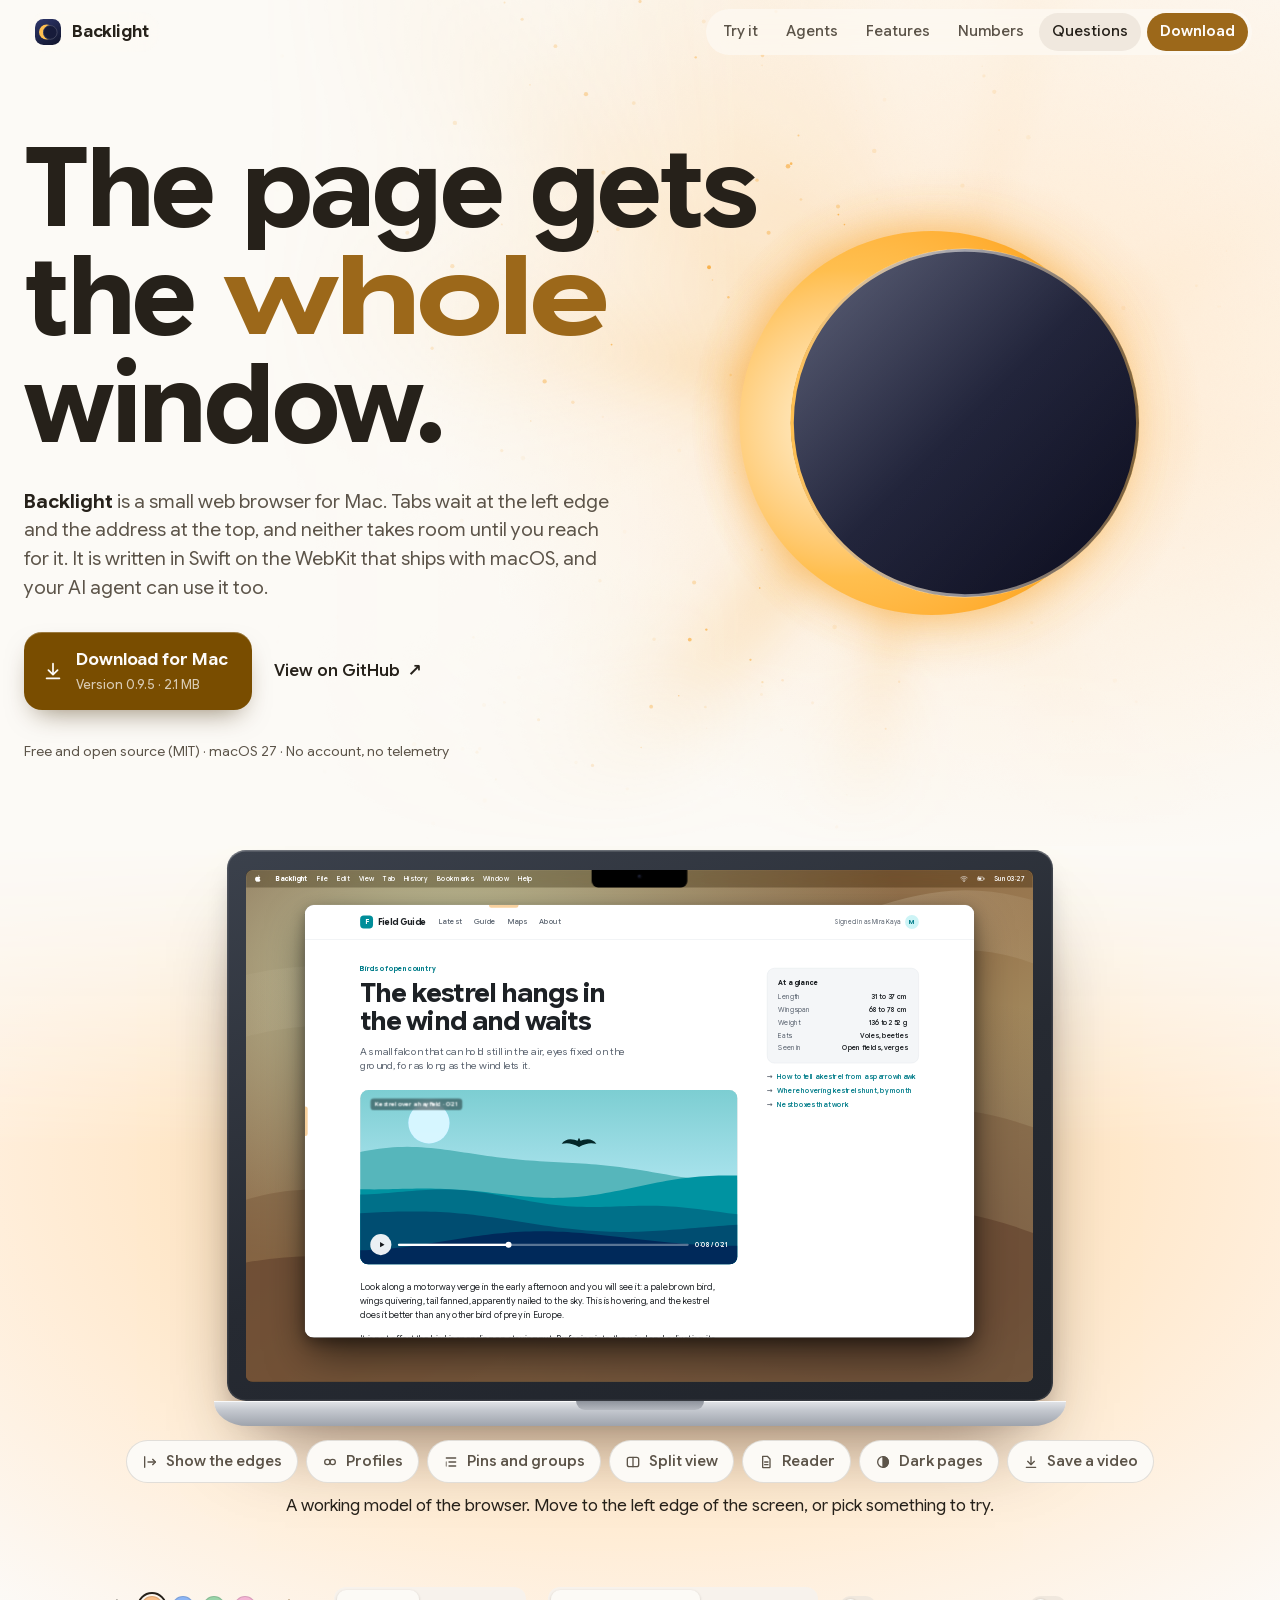
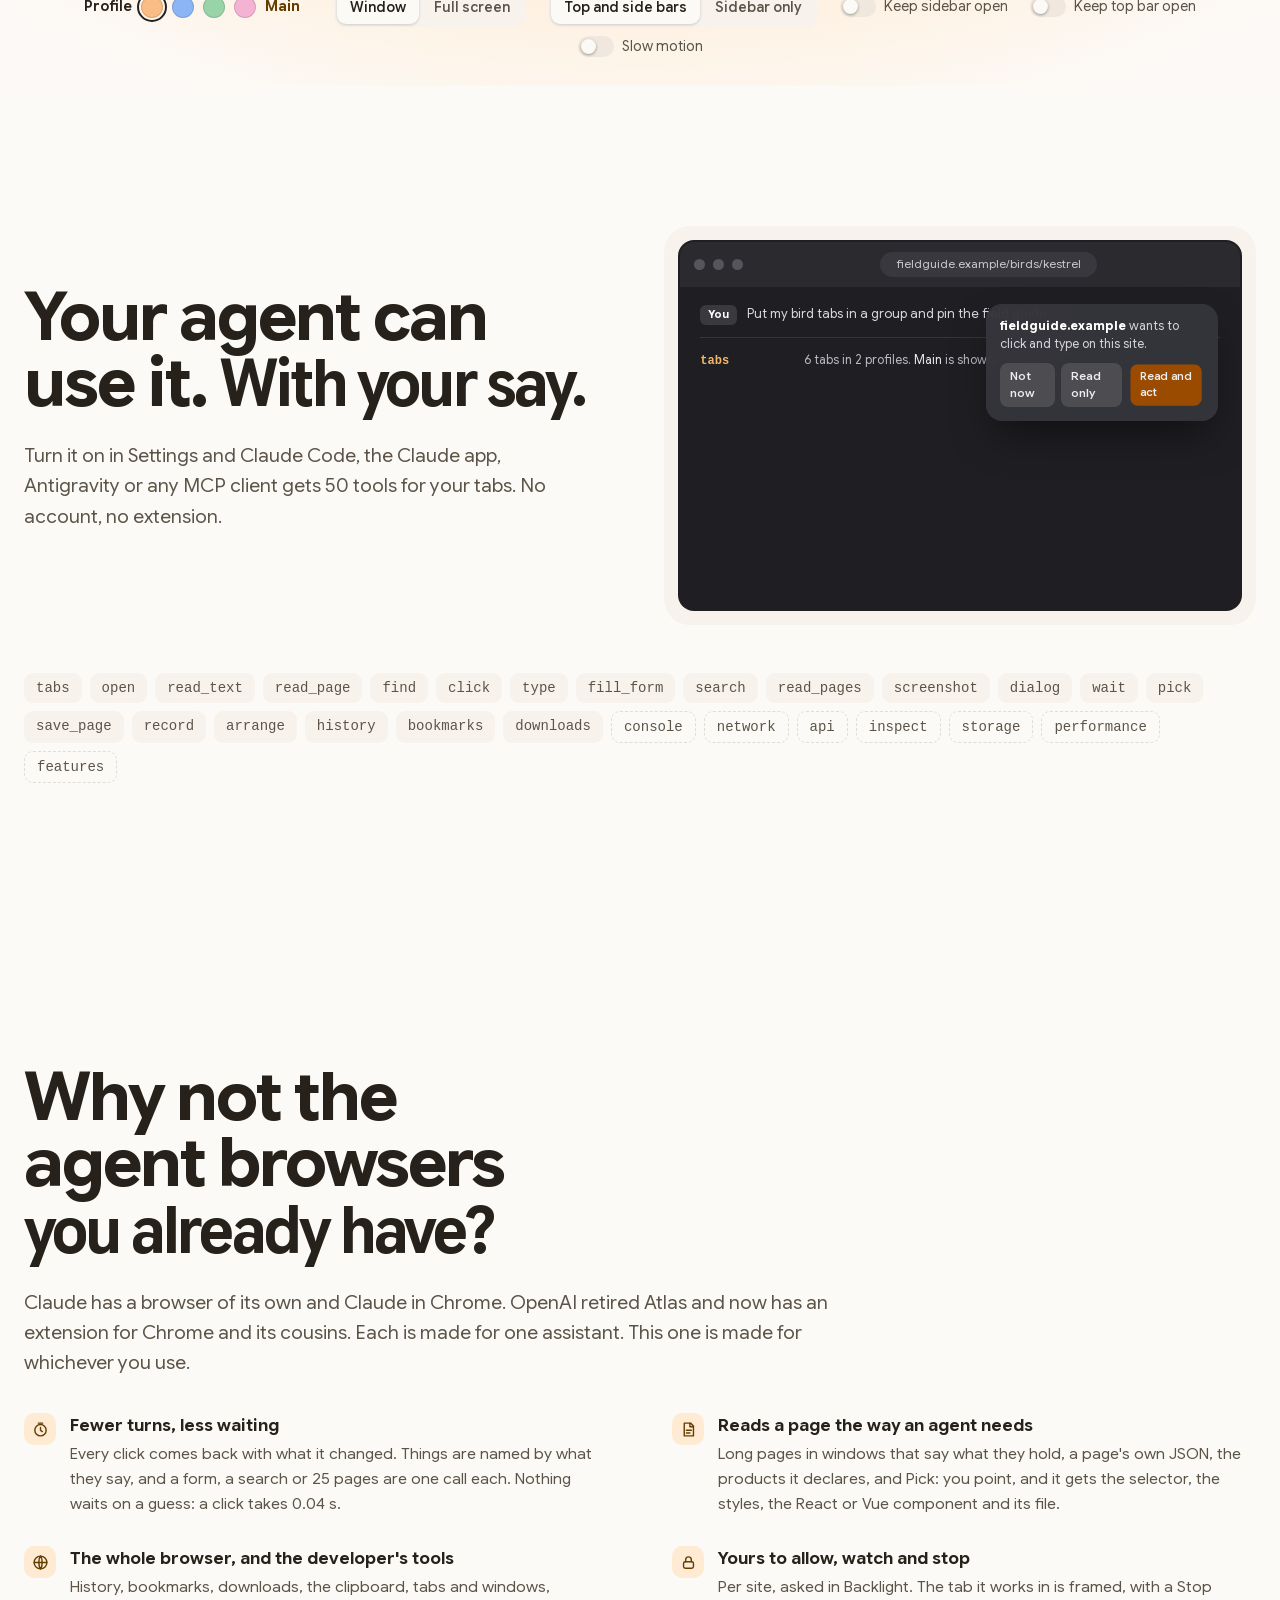
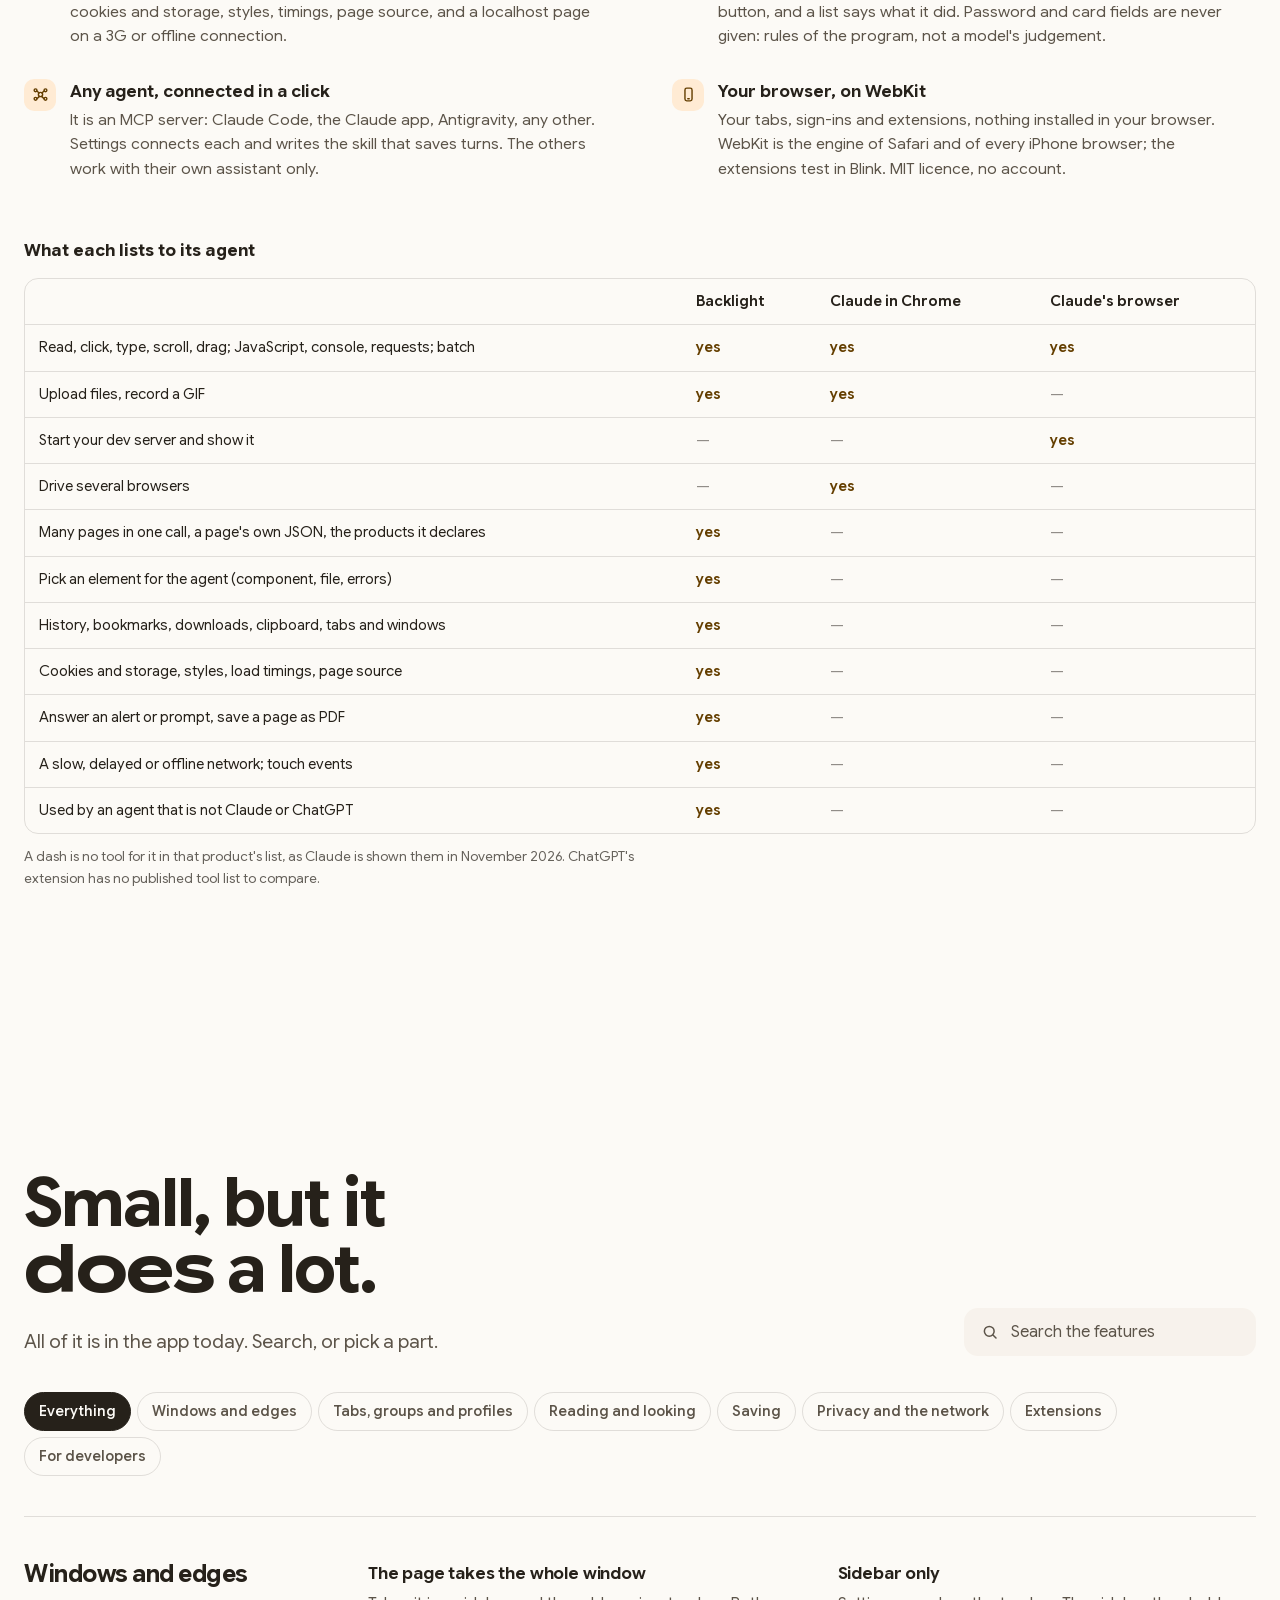
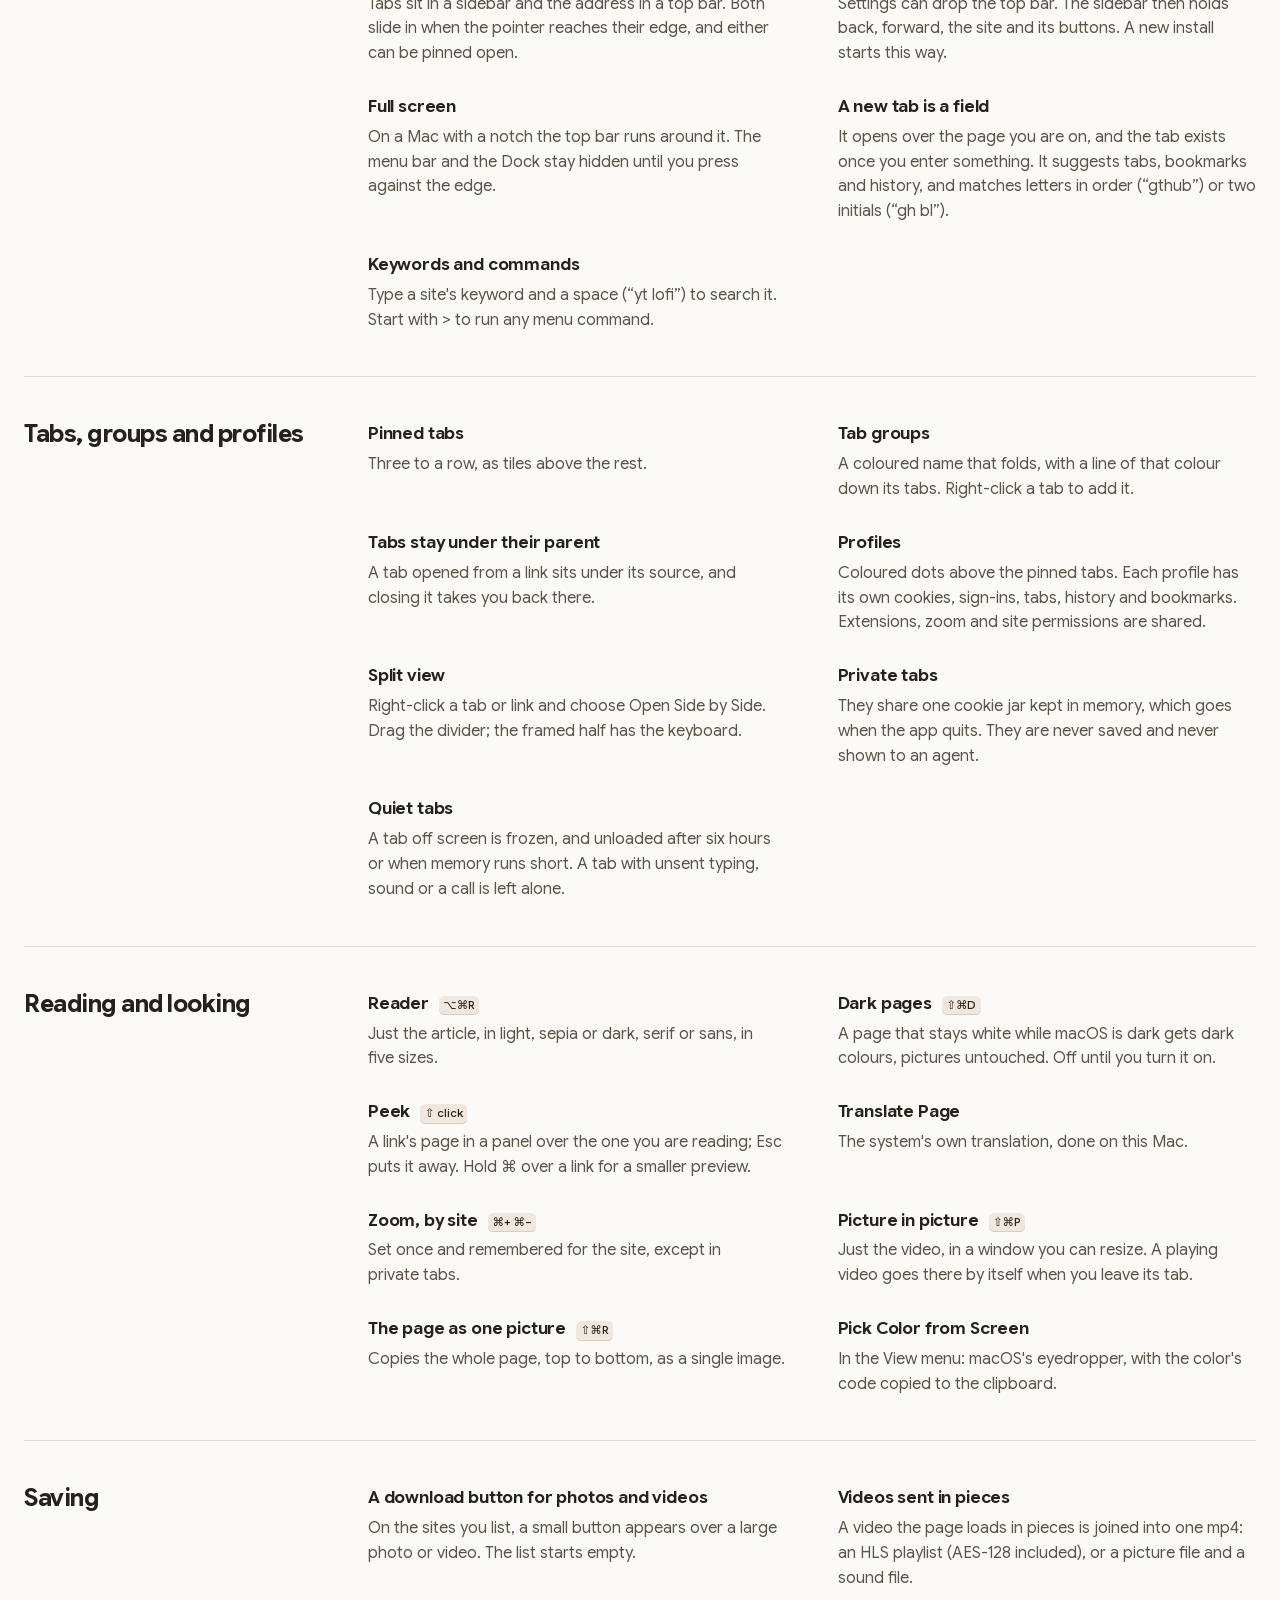
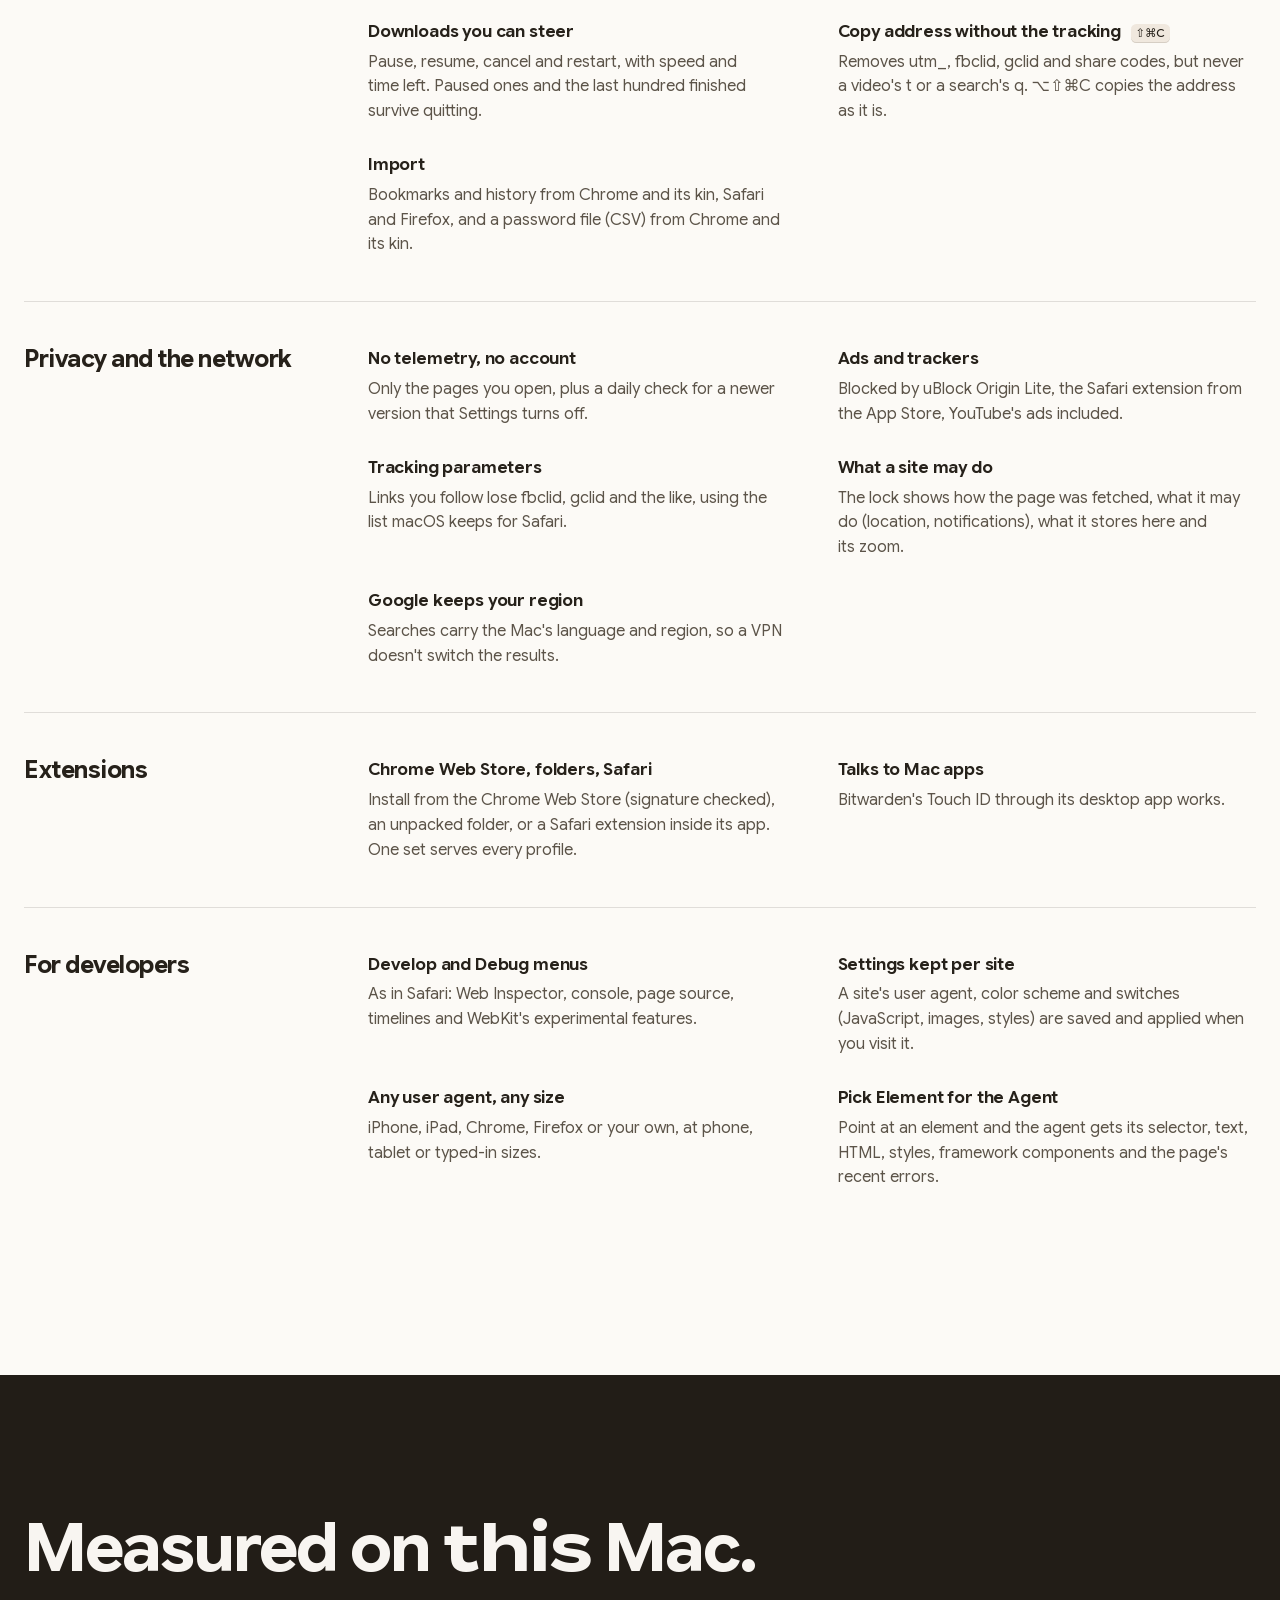
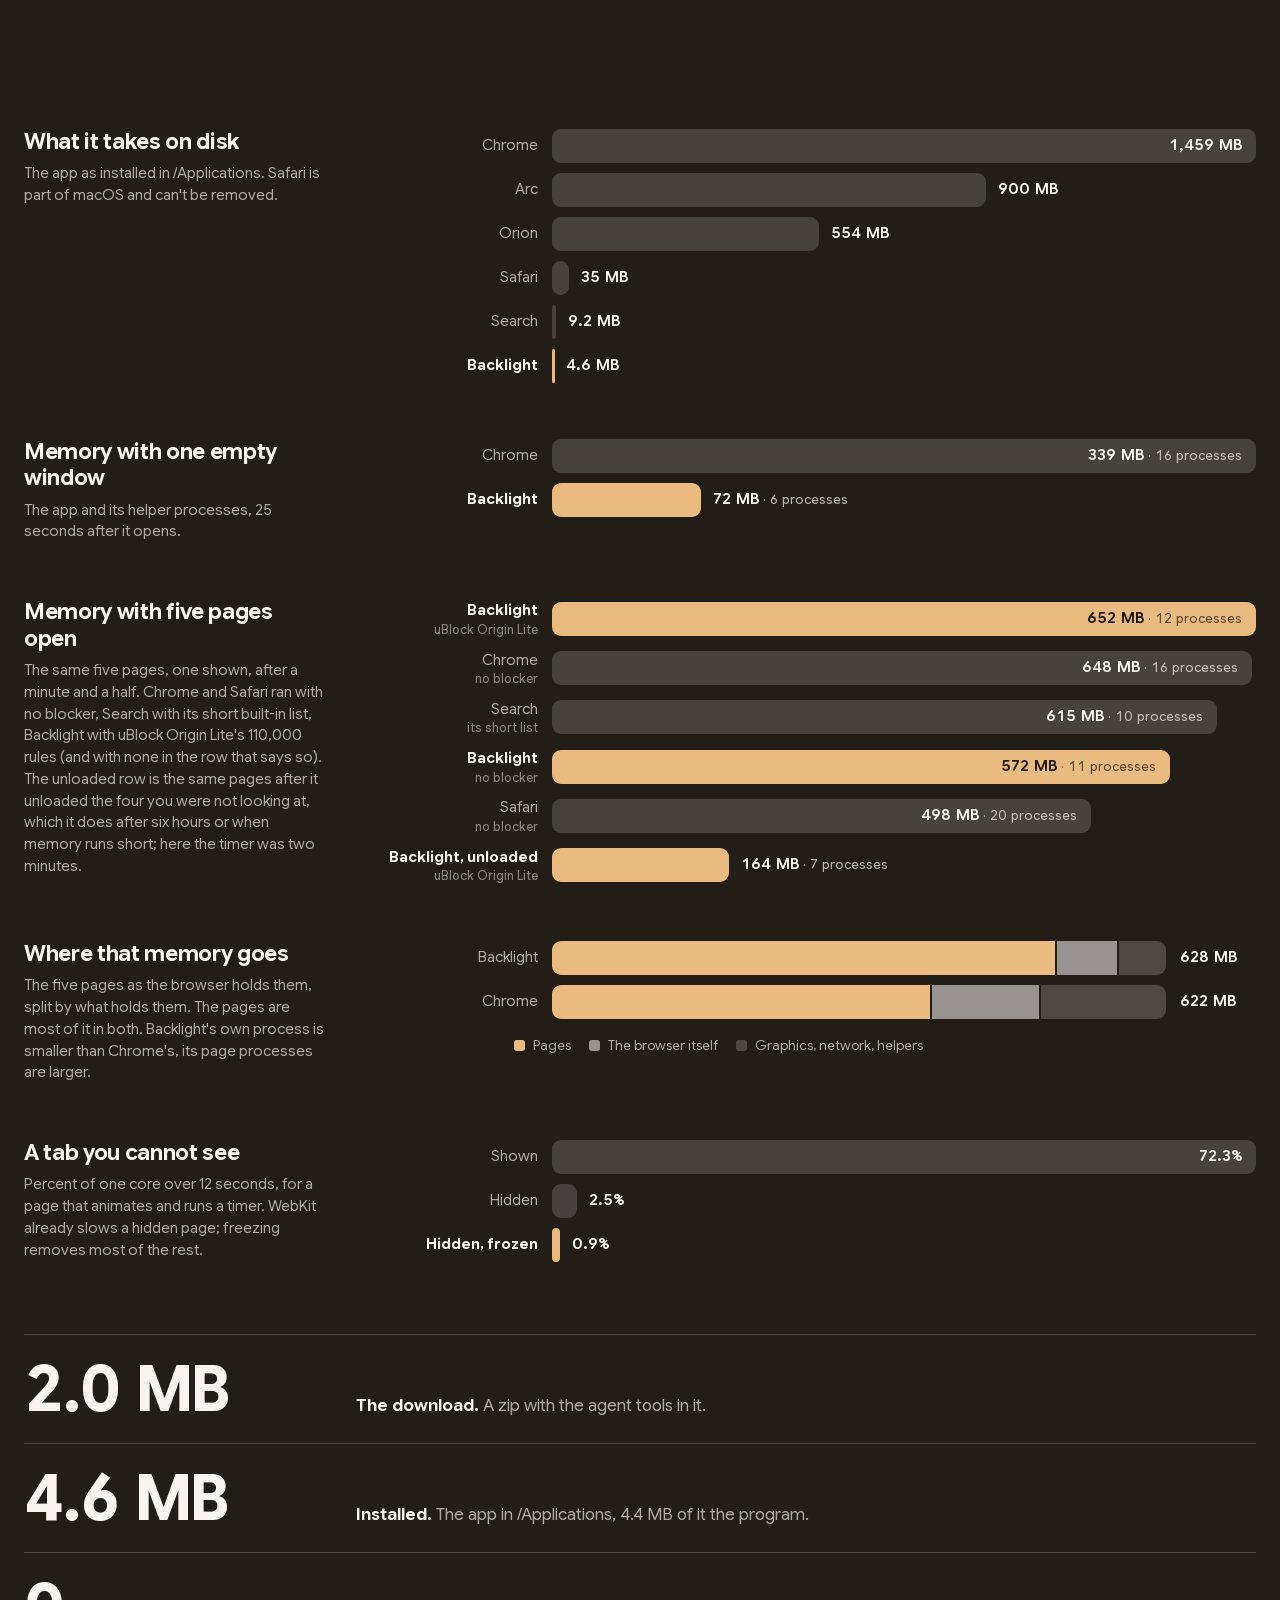
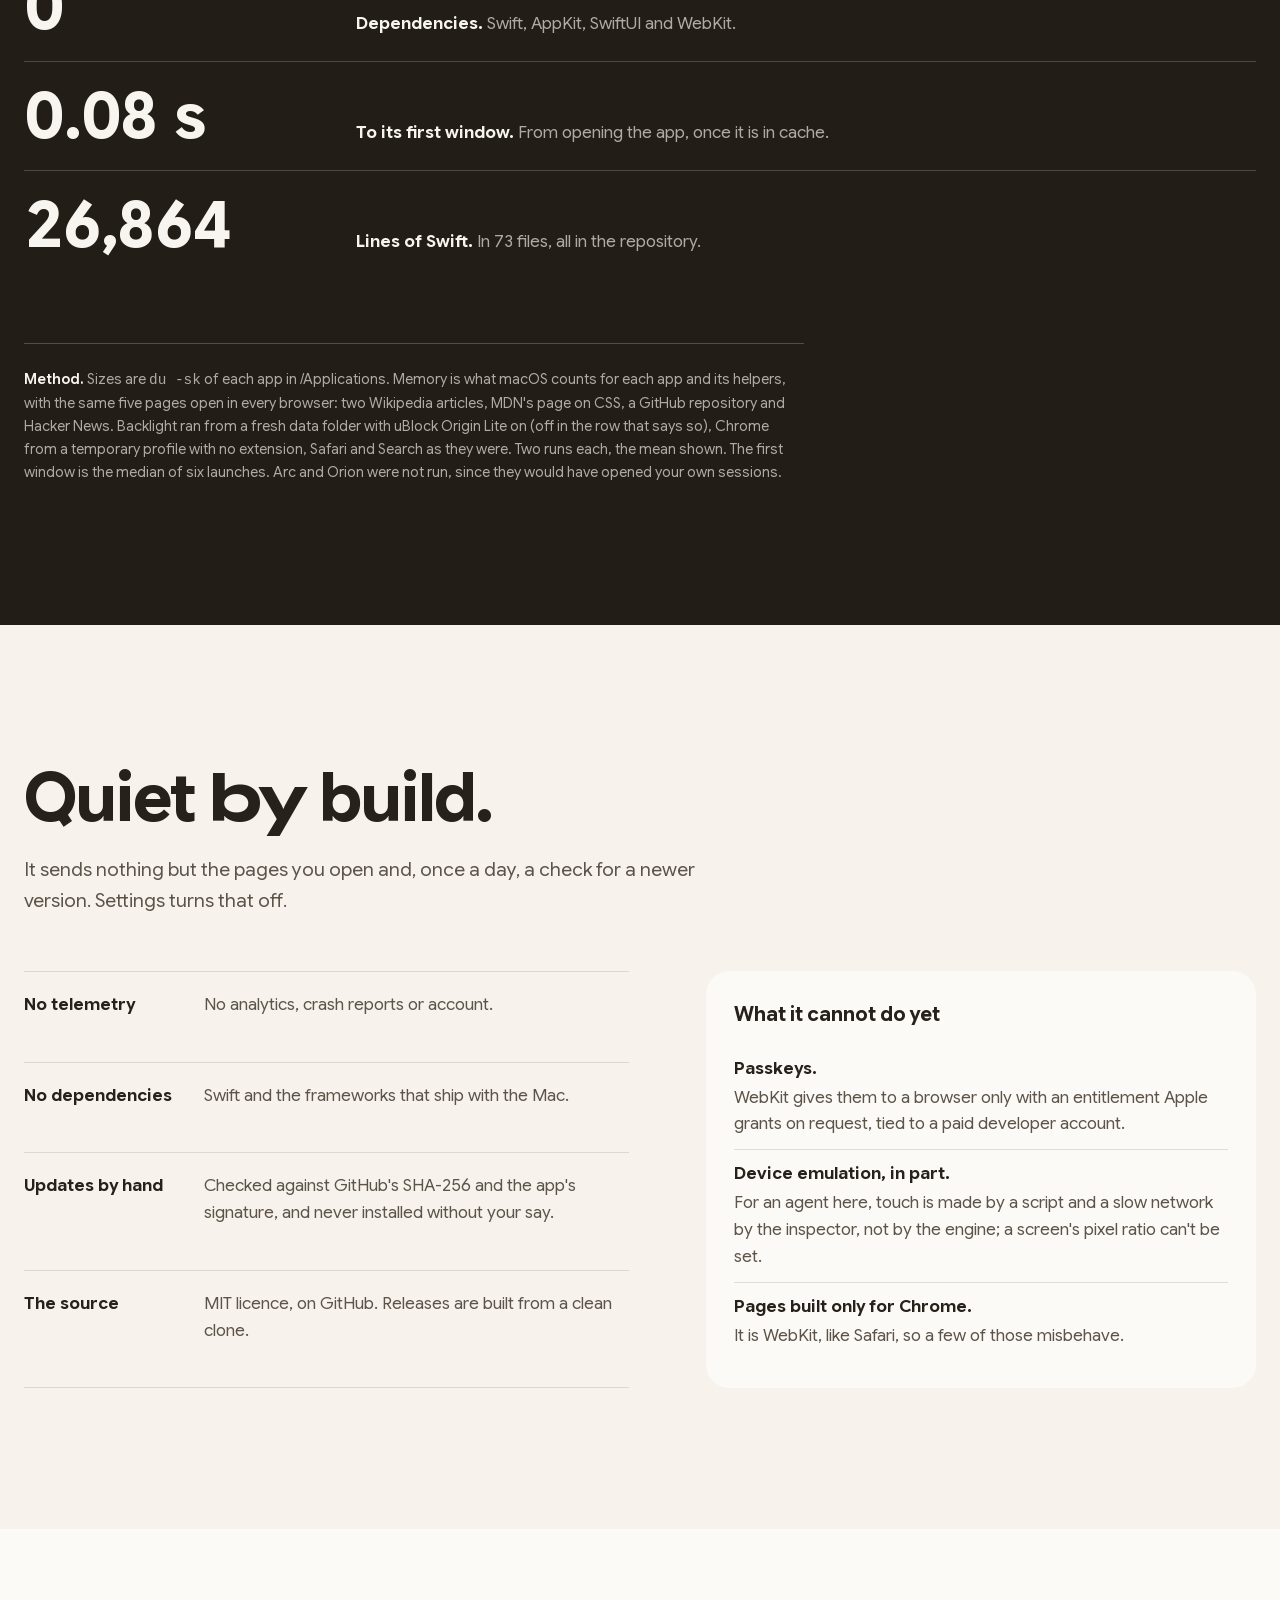
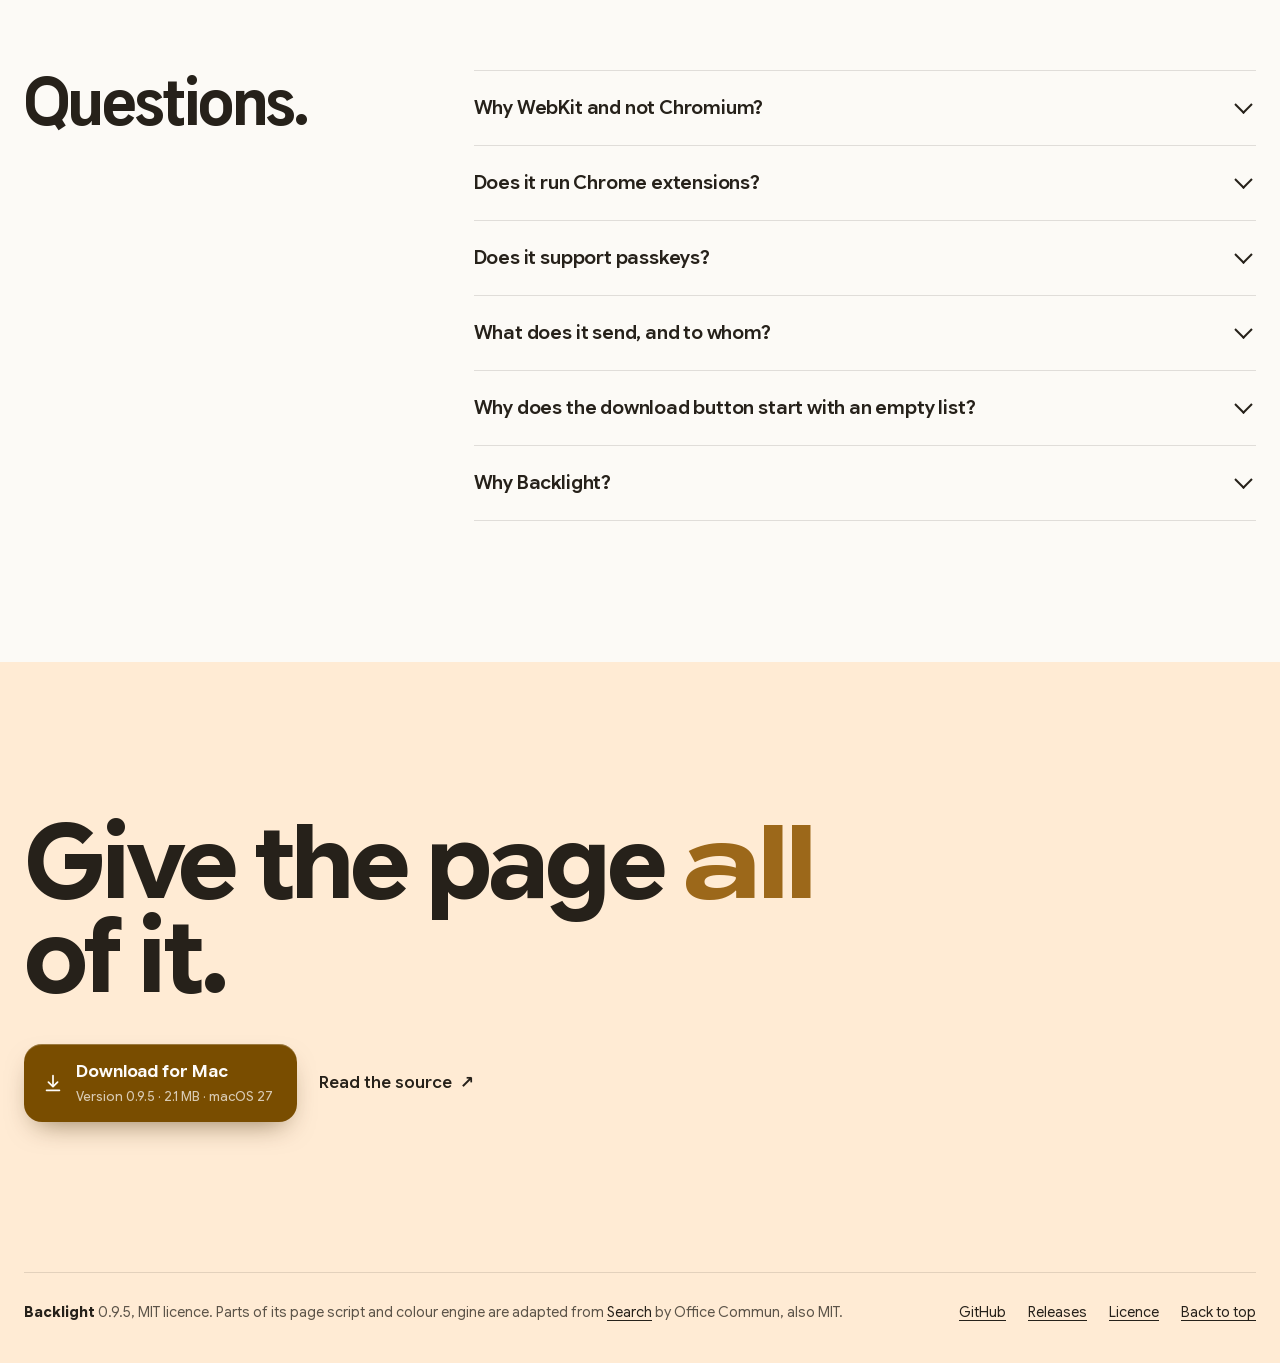
==== docs/index.html @ 26f2a79d "The website rebuilt from its source: the part Baha removed from site/src/body.html was still in docs" ====
<!doctype html>
<html lang="en">
<head>
<meta charset="utf-8">
<meta name="viewport" content="width=device-width, initial-scale=1, viewport-fit=cover">
<title>Backlight, a quiet web browser for Mac</title>
<meta name="description" content="A small web browser for macOS, written in Swift on WebKit. The page gets the whole window; tabs and the address wait at the edges. No telemetry, no account, a 2 MB download.">
<meta name="color-scheme" content="light dark">
<meta name="theme-color" content="#14172b">
<link rel="canonical" href="https://mbahakeskin.github.io/Backlight/">
<meta property="og:type" content="website">
<meta property="og:title" content="Backlight, a quiet web browser for Mac">
<meta property="og:description" content="A small web browser for macOS. The page gets the whole window; tabs and the address wait at the edges.">
<meta property="og:url" content="https://mbahakeskin.github.io/Backlight/">
<link rel="icon" href="data:image/svg+xml,%3Csvg xmlns='http://www.w3.org/2000/svg' viewBox='0 0 28 28'%3E%3Cdefs%3E%3ClinearGradient id='g' x1='.2' y1='0' x2='.8' y2='1'%3E%3Cstop offset='0' stop-color='%232d3568'/%3E%3Cstop offset='1' stop-color='%2312162f'/%3E%3C/linearGradient%3E%3Cmask id='m'%3E%3Crect width='28' height='28' fill='white'/%3E%3Ccircle cx='16.2' cy='14.4' r='7.1'/%3E%3C/mask%3E%3C/defs%3E%3Crect x='1' y='1' width='26' height='26' rx='8.5' fill='url(%23g)'/%3E%3Ccircle cx='12.6' cy='14' r='7.6' fill='%23ffc981' mask='url(%23m)'/%3E%3Ccircle cx='16.2' cy='14.4' r='7.1' fill='%23171b3a'/%3E%3C/svg%3E">
<style>
/* ---------- Tokens: the whole site wears the colour of the profile that is shown, in a pastel, and only as an accent ---------- */
@property --h { syntax: '<number>'; inherits: true; initial-value: 72; }
@property --c { syntax: '<number>'; inherits: true; initial-value: 0.11; }
@property --l { syntax: '<number>'; inherits: true; initial-value: 0.56; }

:root {
  --h: 72; --c: 0.11; --l: 0.56;
  --slow: 1;
  --ease: cubic-bezier(.16, 1, .3, 1);
  --ease-in: cubic-bezier(.7, 0, .84, 0);
  --font: "GSF", "Google Sans Flex", system-ui, sans-serif;
  --mac: -apple-system, BlinkMacSystemFont, "SF Pro Text", "GSF", system-ui, sans-serif;
  --serif: ui-serif, "New York", Georgia, serif;

  --brand: oklch(var(--l) var(--c) var(--h));
  --brand-deep: oklch(calc(var(--l) - .1) calc(var(--c) * .9) var(--h));
  --brand-ink: oklch(calc(var(--l) - .16) calc(var(--c) * .8) var(--h));
  --brand-soft: oklch(.95 calc(var(--c) * .34) var(--h));
  --brand-mid: oklch(.8 calc(var(--c) * .75) var(--h));
  --on-brand: oklch(.99 .004 var(--h));
  --on-brand-dim: oklch(.99 .004 var(--h) / .72);

  --paper: oklch(.985 .005 var(--h));
  --paper-2: oklch(.964 .01 var(--h));
  --paper-3: oklch(.935 .016 var(--h));
  --ink: oklch(.25 .015 var(--h));
  --ink-2: oklch(.45 .02 var(--h));
  --line: oklch(.25 .015 var(--h) / .13);
  --inv: oklch(.235 .014 var(--h));
  --dot: oklch(.82 calc(var(--c) * .7) var(--h));
  --wrap: min(1240px, 100% - 48px);
  /* the light behind the disc takes the colour of the profile that is shown */
  --eye-light: oklch(.86 calc(var(--c) * 1.4) var(--h));
  --eye-hot: oklch(.98 calc(var(--c) * .35) var(--h));
  --eye-edge: oklch(.76 calc(var(--c) * 1.5) var(--h));
  --eye-glow: oklch(.8 calc(var(--c) * 1.35) var(--h));
  --eye-glass-a: oklch(.31 .055 275);
  --eye-glass-b: oklch(.16 .035 280);
}
@media (prefers-color-scheme: dark) {
  :root:not([data-theme="light"]) {
    --brand: oklch(.78 calc(var(--c) * .9) var(--h));
    --brand-deep: oklch(.8 calc(var(--c) * .8) var(--h));
    --brand-ink: oklch(.86 calc(var(--c) * .6) var(--h));
    --brand-soft: oklch(.28 calc(var(--c) * .3) var(--h));
    --brand-mid: oklch(.55 calc(var(--c) * .7) var(--h));
    --on-brand: oklch(.2 .015 var(--h));
    --on-brand-dim: oklch(.2 .015 var(--h) / .7);
    --paper: oklch(.185 .008 var(--h));
    --paper-2: oklch(.225 .011 var(--h));
    --paper-3: oklch(.28 .015 var(--h));
    --ink: oklch(.95 .006 var(--h));
    --ink-2: oklch(.77 .012 var(--h));
    --line: oklch(.95 .006 var(--h) / .15);
    --inv: oklch(.27 .012 var(--h));
    --dot: oklch(.46 calc(var(--c) * .7) var(--h));
  }
}
:root { transition: --h calc(.9s * var(--slow)) var(--ease), --c calc(.9s * var(--slow)) var(--ease), --l calc(.9s * var(--slow)) var(--ease); }

/* ---------- Base ---------- */
@font-face { font-family: "GSF"; font-style: normal; font-weight: 300 800; font-stretch: 75% 125%; font-display: swap; src: url([data-uri]) format("woff2"); unicode-range: U+0000-00FF, U+0131, U+0152-0153, U+02BB-02BC, U+02C6, U+02DA, U+02DC, U+0304, U+0308, U+0329, U+2000-206F, U+20AC, U+2122, U+2191, U+2193, U+2212, U+2215, U+FEFF, U+FFFD; }
* { box-sizing: border-box; }
html { scroll-behavior: smooth; -webkit-text-size-adjust: 100%; }
body {
  margin: 0; background: var(--paper); color: var(--ink);
  font: 400 1.0625rem/1.58 var(--font); font-stretch: 100%;
  font-optical-sizing: auto; text-rendering: optimizeLegibility;
  -webkit-font-smoothing: antialiased; overflow-x: clip;
}
h1, h2, h3, h4, p, ul, ol, figure, dl, dd { margin: 0; }
ul, ol { padding: 0; list-style: none; }
a { color: inherit; text-decoration-thickness: 1px; text-underline-offset: .2em; }
button { font: inherit; color: inherit; cursor: pointer; }
:focus-visible { outline: 2px solid var(--brand); outline-offset: 3px; border-radius: 6px; }
.skip { position: absolute; left: 16px; top: -60px; z-index: 100; background: var(--paper); color: var(--ink); padding: 10px 14px; border-radius: 10px; }
.skip:focus { top: 14px; }
.wrap { width: var(--wrap); margin-inline: auto; }
.sr { position: absolute; width: 1px; height: 1px; overflow: hidden; clip-path: inset(50%); white-space: nowrap; }
kbd { font: 500 .78em/1 var(--mac); display: inline-grid; place-items: center; min-width: 1.7em; height: 1.7em; padding: 0 .4em; border-radius: .45em; background: var(--paper-3); color: var(--ink); box-shadow: inset 0 -1px 0 var(--line); }

/* ---------- Nav: anchored to the corners, nothing in the middle (the notch lives there) ---------- */
.nav { position: fixed; inset: 0 0 auto 0; z-index: 50; height: 64px; pointer-events: none; }
.nav-in { height: 100%; display: grid; grid-template-columns: 1fr minmax(0, 300px) 1fr; align-items: center; padding-inline: clamp(16px, 2.2vw, 28px); }
.nav > .nav-in > * { pointer-events: auto; }
.brand { display: inline-flex; align-items: center; gap: 10px; font-weight: 650; font-size: 1.0625rem; letter-spacing: -.01em; text-decoration: none; justify-self: start; padding: 6px 12px 6px 6px; border-radius: 999px; background: color-mix(in oklab, var(--paper) 70%, transparent); backdrop-filter: blur(14px) saturate(1.4); -webkit-backdrop-filter: blur(14px) saturate(1.4); color: var(--ink); }
.brand svg { width: 28px; height: 28px; display: block; }
.nav-links { grid-column: 3; justify-self: end; display: flex; align-items: center; gap: 2px; padding: 4px; border-radius: 999px; background: color-mix(in oklab, var(--paper) 70%, transparent); backdrop-filter: blur(14px) saturate(1.4); -webkit-backdrop-filter: blur(14px) saturate(1.4); }
.nav-links a { white-space: nowrap; text-decoration: none; padding: 7px 13px; border-radius: 999px; font-size: .9375rem; font-weight: 500; color: var(--ink-2); transition: color .2s, background .2s; }
.nav-links a:hover { color: var(--ink); background: var(--paper-2); }
.nav-links a.on { color: var(--ink); background: var(--paper-3); }
.nav-links a.get { background: var(--brand); color: var(--on-brand); font-weight: 600; margin-left: 4px; }
.nav-links a.get:hover { background: var(--brand-deep); }
@media (max-width: 880px) { .nav-links a:not(.get):not(.keep) { display: none; } .nav-in { grid-template-columns: 1fr auto; } .nav-links { grid-column: 2; } }

/* ---------- Buttons ---------- */
.btn { --bg: var(--brand-deep); --fg: var(--on-brand); display: inline-flex; align-items: center; gap: 12px; padding: 15px 24px 15px 18px; border-radius: 18px; background: var(--bg); color: var(--fg); text-decoration: none; font-weight: 650; font-size: 1.0625rem; letter-spacing: -.005em; border: 0; box-shadow: 0 1px 0 rgb(255 255 255 / .25) inset, 0 12px 28px -12px oklch(.3 .06 var(--h) / .6); transition: transform .25s var(--ease), box-shadow .25s; }
.btn:hover { transform: translateY(-2px); box-shadow: 0 1px 0 rgb(255 255 255 / .25) inset, 0 18px 34px -12px oklch(.3 .06 var(--h) / .65); }
.btn:active { transform: translateY(0) scale(.99); }
.btn svg { width: 22px; height: 22px; flex: none; }
.btn small { display: block; font-weight: 450; font-size: .8125rem; opacity: .72; margin-top: 1px; letter-spacing: 0; }
.btn-quiet { display: inline-flex; align-items: center; gap: 8px; padding: 15px 8px; color: var(--ink); font-weight: 550; text-decoration: none; }
.btn-quiet span { transition: transform .25s var(--ease); display: inline-block; }
.btn-quiet:hover span { transform: translate(3px, -3px); }

/* ---------- Hero ---------- */
.hero { position: relative; background: var(--paper); color: var(--ink); padding: clamp(112px, 15vh, 156px) 0 0; overflow: clip; isolation: isolate; }
.hero::before { content: ""; position: absolute; inset: 0; z-index: -2; background: radial-gradient(70% 90% at 82% 40%, var(--brand-soft), transparent 70%); }
/* the icon's own ground: dark indigo, not black, in the dark scheme; the hero fades into the page below it */
@media (prefers-color-scheme: dark) {
  :root:not([data-theme="light"]) .hero { background: oklch(.2 .042 276); }
  :root:not([data-theme="light"]) .hero::after { content: ""; position: absolute; left: 0; right: 0; bottom: 0; height: 260px; z-index: -1; background: linear-gradient(to bottom in oklab, transparent, var(--paper)); pointer-events: none; }
}
.dots { position: absolute; inset: 0; width: 100%; height: 100%; z-index: -1; color: var(--eye-glow); -webkit-mask-image: linear-gradient(to right, transparent 20%, #000 58%), linear-gradient(to bottom, #000 78%, transparent); -webkit-mask-composite: source-in; mask-image: linear-gradient(to right, transparent 20%, #000 58%), linear-gradient(to bottom, #000 78%, transparent); mask-composite: intersect; }
.hero-in { width: var(--wrap); margin-inline: auto; display: grid; gap: 28px; pointer-events: none; position: relative; z-index: 1; }
/* the disc that looks at the pointer: dark glass in front, the profile's light behind it, the dots ripple out from it */
.eye { position: absolute; left: 74%; top: 50%; z-index: 0; width: clamp(300px, 40vw, 600px); aspect-ratio: 1; transform: translate(-50%, -50%); pointer-events: none; }
.eye svg { display: block; width: 100%; height: 100%; overflow: visible; }
.eye .drift { animation: drift 15s ease-in-out infinite alternate; }
@keyframes drift { 0% { transform: translate(-5px, 3px); } 50% { transform: translate(4px, -4px); } 100% { transform: translate(-2px, 5px); } }
.nav .brand .mark { width: 28px; height: 28px; }
@media (max-width: 760px) { .eye { left: 78%; top: 19%; width: 68vw; opacity: .55; } }
@media (prefers-reduced-motion: reduce) { .eye .drift { animation: none; } }
.hero-in a, .hero-in .cta, .hero h1 { pointer-events: auto; }
.hero h1 { font-weight: 700; font-size: clamp(3.1rem, 8.6vw, 8.4rem); line-height: .98; letter-spacing: -.03em; word-spacing: .07em; max-width: 14ch; font-stretch: 100%; }
.hero h1 .l { display: block; overflow: hidden; padding-bottom: .08em; margin-bottom: -.08em; }
.hero h1 .l > span { display: inline-block; transform: translateY(105%); animation: rise 1.1s var(--ease) forwards; }
.hero h1 .l:nth-child(2) > span { animation-delay: .09s; }
.hero h1 .l:nth-child(3) > span { animation-delay: .18s; }
.hero h1 .narrow { font-stretch: 78%; font-weight: 640; }
.hero h1 .wide { font-stretch: 125%; font-weight: 800; letter-spacing: -.045em; color: var(--brand); transition: font-stretch .6s var(--ease), font-weight .6s var(--ease); }
.hero h1:hover .wide { font-stretch: 78%; font-weight: 700; }
@keyframes rise { to { transform: none; } }
.hero-row { display: grid; gap: 30px; justify-items: start; padding-bottom: clamp(44px, 7vw, 84px); }
.hero-sub { max-width: 46ch; font-size: clamp(1.125rem, 1.5vw, 1.3125rem); line-height: 1.5; color: var(--ink-2); opacity: 0; animation: fade .9s .45s var(--ease) forwards; }
.hero-sub b { color: var(--ink); font-weight: 650; }
.cta { display: flex; flex-wrap: wrap; align-items: center; gap: 4px 14px; opacity: 0; animation: fade .9s .6s var(--ease) forwards; }
.meta { font-size: .875rem; color: var(--ink-2); opacity: 0; animation: fade .9s .7s var(--ease) forwards; }
@keyframes fade { to { opacity: 1; } }

/* ---------- Stage section: the laptop and its controls fit in one screen ---------- */
.stage-sec { position: relative; background: var(--paper); padding: 4px 0 28px; scroll-margin-top: 56px; overflow: clip; isolation: isolate; --wash: oklch(.9 calc(var(--c) * .8) var(--h)); }
.stage-sec::before { content: ""; position: absolute; inset: 0; z-index: -1; background: radial-gradient(75% 70% at 50% 38%, var(--wash), color-mix(in oklch, var(--wash) 45%, var(--paper)) 55%, var(--paper) 100%); pointer-events: none; -webkit-mask-image: linear-gradient(to bottom, transparent 0, #000 300px); mask-image: linear-gradient(to bottom, transparent 0, #000 300px); }
@media (prefers-color-scheme: dark) { :root:not([data-theme="light"]) .stage-sec { --wash: oklch(.3 calc(var(--c) * .7) var(--h)); } }
.pulse { position: absolute; left: 50%; top: 42%; width: 120vmax; aspect-ratio: 1; border-radius: 50%; translate: -50% -50%; z-index: -1; pointer-events: none; background: radial-gradient(closest-side, var(--pc) 0, var(--pc) 55%, transparent 100%); opacity: 0; scale: .05; animation: pulse 1.3s var(--ease) forwards; }
@keyframes pulse { 0% { opacity: .85; scale: .05; } 100% { opacity: 0; scale: 1; } }
.profdots { display: inline-flex; align-items: center; gap: 9px; }
.profdots .lbl { font-weight: 600; color: var(--ink); }
.profdots button { width: 22px; height: 22px; border-radius: 50%; border: 0; padding: 0; position: relative; box-shadow: inset 0 0 0 1px oklch(0 0 0 / .12); transition: transform .25s var(--ease); }
.profdots button:hover { transform: scale(1.15); }
.profdots button[aria-pressed="true"]::after { content: ""; position: absolute; inset: -4px; border-radius: 50%; border: 2px solid var(--ink); }
.profdots .pn { min-width: 3.2em; font-weight: 650; color: var(--brand-ink); }
.stage-wrap { width: clamp(560px, calc((100svh - 330px) * 1.45), 1380px); max-width: calc(100% - 32px); margin-inline: auto; position: relative; }

.controls { position: relative; width: min(1360px, 100% - 32px); margin: 14px auto 0; display: grid; gap: 10px; }
.chips { display: flex; flex-wrap: wrap; gap: 8px; justify-content: center; }
.chip { display: inline-flex; align-items: center; gap: 8px; padding: 9px 15px; border-radius: 999px; border: 1px solid var(--line); background: var(--paper); color: var(--ink-2); font-weight: 550; font-size: .9375rem; transition: background .2s, color .2s, border-color .2s, transform .2s var(--ease); }
.chip:hover { background: var(--paper-2); color: var(--ink); }
.chip:active { transform: scale(.97); }
.chip[aria-pressed="true"] { background: var(--brand); border-color: transparent; color: var(--on-brand); }
.chip.ran { animation: ran .7s var(--ease); }
@keyframes ran { 0% { background: var(--brand-mid); } 100% { background: var(--paper); } }
.chip svg { width: 16px; height: 16px; }
.caption { min-height: 4.9em; display: grid; justify-items: center; align-content: start; text-align: center; }
.caption p { max-width: 74ch; font-size: 1.0625rem; line-height: 1.5; color: var(--ink); text-wrap: pretty; }
.caption .hint { display: none; }
.toggles { display: flex; flex-wrap: wrap; gap: 8px 22px; justify-content: center; align-items: center; font-size: .9rem; color: var(--ink-2); }
.seg { display: inline-flex; padding: 3px; border-radius: 12px; background: var(--paper-2); gap: 2px; align-items: center; }
.seg button { border: 0; background: none; padding: 6px 13px; border-radius: 9px; font-weight: 550; font-size: .875rem; color: var(--ink-2); transition: background .2s, color .2s; }
.seg button[aria-pressed="true"] { background: var(--paper); color: var(--ink); box-shadow: 0 1px 3px oklch(.2 .03 var(--h) / .18); }
.toggles label { display: inline-flex; align-items: center; gap: 8px; cursor: pointer; user-select: none; }
.sw { appearance: none; width: 36px; height: 21px; border-radius: 99px; background: var(--paper-3); position: relative; transition: background .25s; margin: 0; cursor: pointer; }
.sw::after { content: ""; position: absolute; left: 3px; top: 3px; width: 15px; height: 15px; border-radius: 50%; background: var(--paper); box-shadow: 0 1px 3px oklch(.2 .03 var(--h) / .4); transition: transform .3s var(--ease); }
.sw:checked { background: var(--brand); }
.sw:checked::after { transform: translateX(15px); }
.sw:disabled { opacity: .4; cursor: not-allowed; }
.toggles .lbl { font-weight: 600; color: var(--ink); }
@media (max-width: 760px) { .stage-wrap { width: 100%; max-width: none; } }

/* ---------- Sections ---------- */
section { position: relative; }
.sec { padding: clamp(72px, 11vw, 148px) 0; }
.sec h2 { font-size: clamp(2.2rem, 5.2vw, 4.4rem); line-height: 1; letter-spacing: -.03em; font-weight: 700; max-width: 16ch; text-wrap: balance; }
.sec h2 .w { font-stretch: 125%; font-weight: 780; }
.sec h2 .n { font-stretch: 76%; font-weight: 620; }
.lede { font-size: clamp(1.1rem, 1.5vw, 1.3rem); color: var(--ink-2); max-width: 54ch; margin-top: 22px; text-wrap: pretty; }
.reveal { opacity: 0; transform: translateY(22px); transition: opacity .8s var(--ease), transform .8s var(--ease); }
.reveal.in { opacity: 1; transform: none; }
@media (prefers-reduced-motion: reduce) { .reveal { opacity: 1; transform: none; transition: none; } .hero h1 .l > span { animation: none; transform: none; } .hero-sub, .cta, .meta { animation: none; opacity: 1; } html { scroll-behavior: auto; } }

/* What it does: an index, not a grid of cards */
.index-head { display: grid; grid-template-columns: minmax(0, 1fr) auto; gap: 24px 48px; align-items: end; }
.finder { display: flex; align-items: center; gap: 10px; padding: 0 16px; height: 48px; width: min(380px, 100%); border-radius: 14px; background: var(--paper-2); border: 1px solid transparent; }
.finder:focus-within { border-color: var(--brand); }
.finder svg { width: 18px; height: 18px; color: var(--ink-2); flex: none; }
.finder input { flex: 1; min-width: 0; border: 0; background: none; color: var(--ink); font: inherit; font-size: 1rem; outline: none; }
.finder input::placeholder { color: var(--ink-2); }
.groups-nav { display: flex; flex-wrap: wrap; gap: 6px; margin-top: 36px; }
.groups-nav button { border: 1px solid var(--line); background: none; padding: 7px 14px; border-radius: 999px; font-size: .9rem; font-weight: 550; color: var(--ink-2); transition: all .2s; }
.groups-nav button:hover { color: var(--ink); background: var(--paper-2); }
.groups-nav button[aria-pressed="true"] { background: var(--ink); border-color: var(--ink); color: var(--paper); }
.fgroup { display: grid; grid-template-columns: minmax(180px, 280px) 1fr; gap: 12px clamp(24px, 5vw, 80px); padding: 44px 0; border-top: 1px solid var(--line); }
.fgroup:first-of-type { margin-top: 40px; }
.fgroup h3 { font-size: 1.5rem; line-height: 1.15; letter-spacing: -.02em; font-weight: 680; position: sticky; top: 92px; align-self: start; }
.fgroup h3 small { display: block; margin-top: 8px; font-size: .9375rem; font-weight: 400; letter-spacing: 0; color: var(--ink-2); line-height: 1.45; }
.frows { display: grid; grid-template-columns: repeat(2, minmax(0, 1fr)); gap: 28px clamp(24px, 4vw, 56px); }
.frow h4 { font-size: 1.0625rem; font-weight: 640; letter-spacing: -.01em; display: flex; align-items: baseline; gap: 10px; }
.frow h4 kbd { font-size: .72rem; font-weight: 500; }
.frow p { color: var(--ink-2); font-size: 1rem; line-height: 1.55; margin-top: 4px; text-wrap: pretty; }
.frow[hidden], .fgroup[hidden] { display: none; }
.none { padding: 40px 0; color: var(--ink-2); }
@media (max-width: 820px) { .fgroup { grid-template-columns: 1fr; } .fgroup h3 { position: static; } .frows { grid-template-columns: 1fr; } .index-head { grid-template-columns: 1fr; } }

/* Numbers */
.numbers { background: var(--inv); color: oklch(.97 .006 var(--h)); --on-brand: oklch(.97 .006 var(--h)); --on-brand-dim: oklch(.97 .006 var(--h) / .66); --brand: oklch(.82 calc(var(--c) * .85) var(--h)); overflow: clip; }
.numbers .lede { color: var(--on-brand-dim); }
.numbers h2 { max-width: 18ch; }
.bars { margin-top: 64px; display: grid; gap: 56px; }
.bar-block { display: grid; grid-template-columns: minmax(200px, 300px) 1fr; gap: 16px clamp(24px, 5vw, 72px); align-items: start; }
.bar-block h3 { font-size: 1.375rem; font-weight: 660; letter-spacing: -.015em; line-height: 1.2; }
.bar-block h3 small { display: block; font-size: .9375rem; font-weight: 400; color: var(--on-brand-dim); margin-top: 8px; letter-spacing: 0; line-height: 1.45; }
.bar-list { display: grid; gap: 10px; }
.bar-row { display: grid; grid-template-columns: 150px 1fr; gap: 14px; align-items: center; font-size: .9375rem; }
.bar-row .name { color: var(--on-brand-dim); text-align: right; }
.bar-row.me .name { color: var(--on-brand); font-weight: 650; }
.bar-track { position: relative; height: 34px; }
.bar-fill { position: absolute; inset: 0 auto 0 0; width: calc(var(--w) * 1%); min-width: 3px; border-radius: 9px; background: oklch(.97 .006 var(--h) / .17); transform: scaleX(0); transform-origin: left; transition: transform 1.3s var(--ease); }
.bar-row.me .bar-fill { background: var(--brand); }
.in .bar-fill { transform: scaleX(1); }
.bar-val { position: absolute; left: calc(var(--w) * 1% + 12px); top: 50%; translate: 0 -50%; font-weight: 600; white-space: nowrap; font-variant-numeric: tabular-nums; }
.bar-row.me .bar-val { color: var(--on-brand); }
.bar-val.in-bar { left: auto; right: calc((100 - var(--w)) * 1% + 14px); color: var(--on-brand); }
.big-facts { display: grid; grid-template-columns: repeat(auto-fit, minmax(210px, 1fr)); gap: 40px 32px; margin-top: 8px; }
.fact b { display: block; font-size: clamp(2.4rem, 4.4vw, 3.8rem); font-weight: 720; letter-spacing: -.035em; line-height: 1; font-variant-numeric: tabular-nums; font-stretch: 90%; }
.fact span { display: block; margin-top: 10px; color: var(--on-brand-dim); font-size: .9875rem; max-width: 24ch; line-height: 1.4; }
.method { margin-top: 64px; padding-top: 24px; border-top: 1px solid oklch(.985 .012 var(--h) / .22); font-size: .9rem; line-height: 1.6; color: var(--on-brand-dim); max-width: 78ch; }
.method b { color: var(--on-brand); font-weight: 600; }
@media (max-width: 820px) { .bar-block { grid-template-columns: 1fr; } .bar-row { grid-template-columns: 84px 1fr; } }

/* Agents */
.agents { display: grid; grid-template-columns: minmax(0, 1fr) minmax(0, 1.05fr); gap: clamp(32px, 6vw, 96px); align-items: center; }
.agent-points { margin-top: 36px; display: grid; gap: 22px; }
.agent-points li { display: grid; grid-template-columns: 32px 1fr; gap: 14px; }
.agent-points .dot { width: 32px; height: 32px; border-radius: 10px; background: var(--brand-soft); color: var(--brand-ink); display: grid; place-items: center; }
@media (prefers-color-scheme: dark) { :root:not([data-theme="light"]) .agent-points .dot { color: var(--brand-mid); } }
.agent-points .dot svg { width: 17px; height: 17px; }
.agent-points h3 { font-size: 1.0625rem; font-weight: 650; }
.agent-points p { color: var(--ink-2); font-size: .975rem; margin-top: 2px; }
.agent-demo { position: relative; border-radius: 26px; background: var(--paper-2); padding: 14px; }
.agent-win { border-radius: 16px; overflow: hidden; background: #1f1f23; color: #eee; font: 13px/1.4 var(--mac); position: relative; border: 2px solid transparent; transition: border-color .4s, box-shadow .4s; }
.agent-demo.work .agent-win { border-color: oklch(.7 .16 var(--h)); box-shadow: 0 0 0 4px oklch(.7 .16 var(--h) / .22); }
.agent-bar { display: flex; align-items: center; gap: 8px; padding: 10px 14px; background: #2a2a2f; }
.agent-bar i { width: 11px; height: 11px; border-radius: 50%; background: #55555c; }
.agent-bar .url { margin: 0 auto; background: #38383e; border-radius: 99px; padding: 4px 16px; font-size: 12px; color: #c8c8ce; }
.agent-body { padding: 18px 20px 20px; display: grid; gap: 12px; min-height: 322px; align-content: start; }
.log { display: grid; gap: 9px; font-size: 12.5px; }
.log li { display: grid; grid-template-columns: 94px 1fr; gap: 10px; opacity: 0; transform: translateY(6px); transition: opacity .5s, transform .5s var(--ease); }
.log li.on { opacity: 1; transform: none; }
.log code { font: 600 12px/1.5 ui-monospace, "SF Mono", Menlo, monospace; color: oklch(.82 .12 var(--h)); }
.log span { color: #b9b9c1; }
.log em { color: #ececf0; font-style: normal; }
.pill { position: absolute; left: 50%; bottom: 14px; translate: -50% 0; display: flex; align-items: center; gap: 10px; padding: 8px 8px 8px 14px; border-radius: 999px; background: rgb(60 60 66 / .85); backdrop-filter: blur(16px); font-size: 12.5px; font-weight: 550; opacity: 0; transform: translateY(8px); transition: opacity .4s, transform .5s var(--ease); }
.agent-demo.work .pill { opacity: 1; transform: none; }
.pill i { width: 8px; height: 8px; border-radius: 50%; background: oklch(.75 .17 var(--h)); animation: pulse 1.4s ease-in-out infinite; }
.pill b { background: rgb(255 255 255 / .14); padding: 4px 12px; border-radius: 99px; font-weight: 600; }
@keyframes pulse { 50% { opacity: .3; } }
.ask { position: absolute; right: 22px; top: 62px; width: 232px; padding: 14px; border-radius: 16px; background: rgb(54 54 60 / .94); backdrop-filter: blur(20px); box-shadow: 0 20px 40px -10px rgb(0 0 0 / .5); font-size: 12.5px; opacity: 0; transform: translateY(-8px) scale(.98); transition: opacity .35s, transform .5s var(--ease); pointer-events: none; }
.agent-demo.asking .ask { opacity: 1; transform: none; }
.ask p { color: #d6d6dc; margin-bottom: 10px; line-height: 1.4; }
.ask p b { color: #fff; }
.ask div { display: flex; gap: 6px; }
.ask span { padding: 5px 10px; border-radius: 8px; background: rgb(255 255 255 / .12); font-weight: 550; font-size: 12px; }
.ask span.y { background: oklch(.62 .17 var(--h)); }
@media (max-width: 960px) { .agents { grid-template-columns: 1fr; } }
.tool-cloud { margin-top: 48px; display: flex; flex-wrap: wrap; gap: 8px; }
.tool-cloud span { font: 500 .875rem/1 ui-monospace, "SF Mono", Menlo, monospace; padding: 8px 12px; border-radius: 9px; background: var(--paper-2); color: var(--ink-2); }
.tool-cloud span.dev { background: none; border: 1px dashed var(--line); }

/* Quiet by construction */
.quiet { background: var(--paper-2); }
.quiet-grid { display: grid; grid-template-columns: 1.1fr 1fr; gap: clamp(32px, 6vw, 96px); margin-top: 56px; }
.quiet ul { display: grid; gap: 0; }
.quiet li { display: grid; grid-template-columns: 160px 1fr; gap: 20px; padding: 20px 0; border-top: 1px solid var(--line); }
.quiet li:last-child { border-bottom: 1px solid var(--line); }
.quiet li b { font-weight: 650; }
.quiet li span { color: var(--ink-2); }
.honest { padding: 28px; border-radius: 24px; background: var(--paper); align-self: start; }
.honest h3 { font-size: 1.25rem; font-weight: 670; margin-bottom: 14px; }
.honest li { grid-template-columns: 1fr; padding: 11px 0; gap: 2px; border-top: 1px solid var(--line); }
.honest li:first-child { border-top: 0; }
.honest li:last-child { border-bottom: 0; }
@media (max-width: 880px) { .quiet-grid { grid-template-columns: 1fr; } .quiet li { grid-template-columns: 1fr; gap: 2px; } }

/* FAQ */
.faq { display: grid; grid-template-columns: minmax(0, 360px) minmax(0, 1fr); gap: clamp(32px, 7vw, 112px); }
.faq h2 { position: sticky; top: 96px; align-self: start; }
details { border-top: 1px solid var(--line); }
details:last-child { border-bottom: 1px solid var(--line); }
summary { list-style: none; cursor: pointer; padding: 22px 40px 22px 0; font-size: 1.1875rem; font-weight: 600; letter-spacing: -.01em; position: relative; }
summary::-webkit-details-marker { display: none; }
summary::after { content: ""; position: absolute; right: 6px; top: 50%; width: 11px; height: 11px; border-right: 2px solid currentColor; border-bottom: 2px solid currentColor; translate: 0 -75%; rotate: 45deg; transition: rotate .35s var(--ease); }
details[open] summary::after { rotate: 225deg; translate: 0 -25%; }
details .a { display: grid; grid-template-rows: 0fr; transition: grid-template-rows .4s var(--ease); }
details[open] .a { grid-template-rows: 1fr; }
details .a > div { overflow: hidden; }
details .a p { padding: 0 40px 24px 0; color: var(--ink-2); max-width: 60ch; text-wrap: pretty; }
details .a p + p { margin-top: -10px; }
@media (max-width: 880px) { .faq { grid-template-columns: 1fr; } .faq h2 { position: static; } }

/* Closing */
.closing { background: var(--brand-soft); color: var(--ink); padding: clamp(80px, 12vw, 160px) 0 0; overflow: clip; position: relative; isolation: isolate; }
.closing h2 { font-size: clamp(2.8rem, 8vw, 7.6rem); font-weight: 700; line-height: .92; letter-spacing: -.04em; max-width: 12ch; }
.closing h2 .w { font-stretch: 125%; font-weight: 800; color: var(--brand); }
.closing .cta { opacity: 1; animation: none; margin-top: 40px; }
.foot { margin-top: clamp(80px, 12vw, 150px); padding: 28px 0 40px; border-top: 1px solid var(--line); display: flex; flex-wrap: wrap; gap: 12px 32px; justify-content: space-between; font-size: .9rem; color: var(--ink-2); }
.foot a { color: var(--ink); }
.foot-links { display: flex; flex-wrap: wrap; gap: 6px 22px; }

noscript .wrap p { padding: 14px 0; }

.agent-body .you { color: #d9d9df; font-size: 13px; line-height: 1.45; padding-bottom: 12px; border-bottom: 1px solid rgb(255 255 255 / .1); margin-bottom: 2px; }
.agent-body .you b { display: inline-block; margin-right: 10px; font-size: 11px; font-weight: 650; padding: 2px 8px; border-radius: 6px; background: rgb(255 255 255 / .12); color: #fff; }
.ask span.y.press { transform: scale(.94); background: oklch(.5 .17 var(--h)); }

.bar-val small { font-weight: 450; opacity: .7; font-size: .85em; }
.bar-row.me .bar-val.in-bar { color: oklch(.22 .02 var(--h)); }

.split-row { display: grid; grid-template-columns: 150px 1fr 76px; gap: 14px; align-items: center; font-size: .9375rem; }
.split-row .name { color: var(--on-brand-dim); text-align: right; }
.split-row .tot { font-variant-numeric: tabular-nums; font-weight: 600; }
.split { display: flex; height: 34px; border-radius: 9px; overflow: hidden; gap: 2px; transform-origin: left; transform: scaleX(0); transition: transform 1.3s var(--ease); }
.in .split { transform: scaleX(1); }
.split > span { flex: 0 0 calc(var(--w) * 1%); min-width: 2px; }
.seg-p { background: var(--brand); } .seg-s { background: oklch(.97 .006 var(--h) / .55); } .seg-r { background: oklch(.97 .006 var(--h) / .2); }
.split i { display: none; }
.legend { margin: 6px 0 0 126px; font-size: .85rem; color: var(--on-brand-dim); display: flex; flex-wrap: wrap; gap: 4px 18px; align-items: center; }
.legend span { width: 11px; height: 11px; border-radius: 3px; display: inline-block; margin-right: -10px; }
.k-p { background: var(--brand); } .k-s { background: oklch(.97 .006 var(--h) / .55); } .k-r { background: oklch(.97 .006 var(--h) / .2); }
@media (max-width: 820px) { .split-row { grid-template-columns: 84px 1fr 62px; } .legend { margin-left: 0; } }

.bar-row .name small { display: block; font-size: .78rem; font-weight: 450; opacity: .72; line-height: 1.25; }
.bar-row.me .name small { color: var(--on-brand-dim); }
@media (max-width: 760px) { .dots { opacity: .35; } }

/* ---------- Split view: the whole page wears two colours, the left half's and the right half's ---------- */
body::before { content: ""; position: fixed; inset: 0; z-index: -1; pointer-events: none; opacity: 0; transition: opacity .9s var(--ease);
  --tl: oklch(.955 calc(var(--cl, .08) * .55) var(--hl, 255)); --tr: oklch(.955 calc(var(--cr, .08) * .55) var(--hr, 55));
  background: linear-gradient(90deg in oklab, var(--tl) 0, var(--tl) 40%, var(--tr) 60%, var(--tr) 100%); }
@media (prefers-color-scheme: dark) { :root:not([data-theme="light"]) body::before { --tl: oklch(.25 calc(var(--cl, .08) * .5) var(--hl, 255)); --tr: oklch(.25 calc(var(--cr, .08) * .5) var(--hr, 55)); } }
html.twin body::before { opacity: 1; }
html.twin .hero, html.twin .stage-sec { background: transparent; }
.stage-sec::after { content: ""; position: absolute; inset: 0; z-index: -1; pointer-events: none; opacity: 0; transition: opacity .9s var(--ease);
  --wl: oklch(.88 calc(var(--cl, .08) * .9) var(--hl, 255)); --wr: oklch(.88 calc(var(--cr, .08) * .9) var(--hr, 55));
  background: radial-gradient(48% 70% at 24% 40%, var(--wl), transparent 100%), radial-gradient(48% 70% at 76% 40%, var(--wr), transparent 100%); }
@media (prefers-color-scheme: dark) { :root:not([data-theme="light"]) .stage-sec::after { --wl: oklch(.34 calc(var(--cl, .08) * .8) var(--hl, 255)); --wr: oklch(.34 calc(var(--cr, .08) * .8) var(--hr, 55)); } }
html.twin .stage-sec::after { opacity: 1; }
html.twin .stage-sec::before { opacity: 0; }
.stage-sec::before { transition: opacity .9s var(--ease); }

/* Why this one: the agent points in two columns, one on a narrow screen. */
.why .lede { max-width: 62ch; }
.why .agent-points { grid-template-columns: repeat(2, minmax(0, 1fr)); gap: 30px clamp(28px, 5vw, 72px); }
.why .honest { margin-top: 56px; }
@media (max-width: 760px) { .why .agent-points { grid-template-columns: 1fr; } }

.cmp { margin-top: 56px; }
.cmp h3 { font-size: 1.05rem; margin-bottom: 14px; }
.cmp-wrap { overflow-x: auto; border: 1px solid var(--line, rgba(128,128,128,.25)); border-radius: 14px; }
.cmp table { width: 100%; border-collapse: collapse; font-size: .92rem; min-width: 560px; }
.cmp th, .cmp td { padding: 11px 14px; text-align: left; border-bottom: 1px solid var(--line, rgba(128,128,128,.2)); vertical-align: top; }
.cmp thead th { font-weight: 600; white-space: nowrap; }
.cmp tbody th { font-weight: 400; }
.cmp tbody tr:last-child th, .cmp tbody tr:last-child td { border-bottom: 0; }
.cmp td { white-space: nowrap; }
.cmp td.y { color: var(--brand-ink, inherit); font-weight: 600; }
.cmp td.n { opacity: .5; }
.cmp-note { margin-top: 12px; font-size: .85rem; opacity: .7; max-width: 70ch; }
.why .honest li b { margin-right: .45em; }

/* ---------- The laptop: a 13.6" MacBook Air, measured off the real screen (1710 x 1112 pt, notch 208 x 37.5) ---------- */
.laptop { --k: .7; position: relative; width: 100%; }
.lid { position: relative; padding: 2.37%; border-radius: 2.3% / 3.3%; background: linear-gradient(160deg, #3b414c 0%, #262a32 55%, #20242b 100%); box-shadow: inset 0 0 0 1.5px rgb(255 255 255 / .09), inset 0 1.5px 0 rgb(255 255 255 / .18), 0 60px 80px -30px oklch(.14 .06 var(--h) / .55), 0 18px 30px -12px oklch(.14 .06 var(--h) / .35); }
.screen-wrap { position: relative; aspect-ratio: 1710 / 1112; border-radius: .85% / 1.3%; overflow: hidden; background: #000; contain: layout paint; }
.screen { position: absolute; left: 0; top: 0; width: 1710px; height: 1112px; transform: scale(var(--k)); transform-origin: 0 0; font-family: var(--mac); color: #f3f3f5; overflow: hidden; user-select: none; -webkit-user-select: none; background: #111; --t: calc(.24s * var(--slow)); }
.hinge { height: 1.1%; margin: 0 -.4%; background: linear-gradient(#0c0d10, #1b1d22); border-radius: 0 0 3px 3px; }
.base { position: relative; height: clamp(8px, 1.9vw, 26px); margin: 0 -1.6%; background: linear-gradient(#e3e5e9 0, #c3c7ce 38%, #9ea3ac 100%); border-radius: 0 0 4% 4% / 0 0 100% 100%; box-shadow: inset 0 1px 0 rgb(255 255 255 / .8); }
.base::before { content: ""; position: absolute; left: 50%; top: 0; width: 15%; height: 36%; translate: -50% 0; border-radius: 0 0 99px 99px; background: linear-gradient(#8e939c, #b4b8bf); }

/* Wallpaper and the macOS menu bar */
.wall { position: absolute; inset: 0; width: 100%; height: 100%; display: block; }
.menubar { position: absolute; left: 0; right: 0; top: 0; height: 37.5px; z-index: 30; display: flex; align-items: center; padding: 0 16px 0 18px; gap: 4px; font-size: 14.5px; font-weight: 500; color: #fff; background: rgb(0 0 0 / .26); backdrop-filter: blur(24px) saturate(1.5); -webkit-backdrop-filter: blur(24px) saturate(1.5); transition: transform var(--t) var(--ease); }
.menubar .logo { width: 17px; height: 17px; margin-right: 16px; fill: #fff; flex: none; }
.menubar span { padding: 0 8px; white-space: nowrap; }
.menubar span.app { font-weight: 700; }
.menubar .sp { flex: 1; }
.menubar .sys { display: flex; align-items: center; gap: 16px; padding-right: 2px; font-weight: 500; }
.menubar .sys svg { width: 18px; height: 18px; fill: none; stroke: #fff; stroke-width: 1.6; stroke-linecap: round; stroke-linejoin: round; }
.screen.full .menubar { transform: translateY(-100%); box-shadow: none; }
.screen.full.menu-down .menubar { transform: none; }
.notch { position: absolute; left: 751px; top: -1px; width: 208px; height: 38.5px; z-index: 60; background: #000; border-radius: 0 0 14px 14px; pointer-events: none; }
.notch::after { content: ""; position: absolute; left: 50%; top: 11px; width: 8px; height: 8px; translate: -50% 0; border-radius: 50%; background: radial-gradient(circle at 35% 35%, #20243a 0, #0a0b12 70%); box-shadow: 0 0 0 2px #050508; }
.clock { position: absolute; top: 5px; right: 8px; height: 27.5px; padding: 0 9px; border-radius: 99px; display: grid; place-items: center; z-index: 45; font-size: 13px; font-weight: 500; font-variant-numeric: tabular-nums; color: #fff; background: color-mix(in oklab, rgb(40 40 46) 42%, transparent); backdrop-filter: blur(24px) saturate(1.8); -webkit-backdrop-filter: blur(24px) saturate(1.8); border: 1px solid rgb(255 255 255 / .16); box-shadow: inset 0 1px 0 rgb(255 255 255 / .12); opacity: 0; transition: opacity var(--t); pointer-events: none; }
.screen.full .clock { opacity: 1; }
.screen.full.menu-down .clock { opacity: 0; }

/* The window */
.win { position: absolute; z-index: 10; left: 128px; top: 76px; right: 128px; bottom: 96px; border-radius: 20px; overflow: hidden; background: #1c1c20; box-shadow: 0 0 0 1px rgb(255 255 255 / .12), 0 40px 90px -10px rgb(0 0 0 / .6), 0 10px 30px rgb(0 0 0 / .35); transition: left var(--t) var(--ease), top var(--t) var(--ease), right var(--t) var(--ease), bottom var(--t) var(--ease), border-radius var(--t) var(--ease), box-shadow var(--t); font-size: 13px; line-height: 1.25; --pad-l: 0px; --pad-t: 0px; }
.screen.full .win { left: 0; top: 0; right: 0; bottom: 0; border-radius: 0; box-shadow: none; }
.screen.full.menu-down .win { }
.pagehost { position: absolute; left: var(--pad-l); top: var(--pad-t); right: 0; bottom: 0; background: #fff; overflow: hidden; transition: left var(--t) var(--ease), top var(--t) var(--ease), right var(--t) var(--ease), bottom var(--t) var(--ease), border-radius var(--t) var(--ease); }
.win.pin-side { --pad-l: 262px; }
.win.pin-top { --pad-t: 54px; }
.win.pin-side .pagehost, .win.pin-top .pagehost { border-radius: 12px; right: 6px; bottom: 6px; }
.win.pin-side { background: #232327; }
.win.pin-side:not(.pin-top) .pagehost { top: 6px; }
.win.pin-top:not(.pin-side) .pagehost { left: 6px; }
.screen.full.notch-bar .win.pin-top { --pad-t: 43px; }
.screen.full.notch-bar .win.pin-top.pin-side { --pad-t: 43px; }

.glass { background: color-mix(in oklab, rgb(40 40 46) 58%, transparent); backdrop-filter: blur(28px) saturate(1.8) brightness(1.02); -webkit-backdrop-filter: blur(28px) saturate(1.8) brightness(1.02); border: 1px solid rgb(255 255 255 / .15); box-shadow: 0 14px 44px rgb(0 0 0 / .36), inset 0 1px 0 rgb(255 255 255 / .14); }

/* Sidebar */
.sb { position: absolute; z-index: 20; left: 6px; top: 6px; bottom: 6px; width: 250px; border-radius: 14px; padding: 8px; display: flex; flex-direction: column; gap: 2px; transform: translateX(calc(-100% - 14px)); opacity: 0; visibility: hidden; transition: transform var(--t) var(--ease), opacity var(--t) ease-out, top var(--t) var(--ease), visibility 0s var(--t); }
.sb.out { transform: none; opacity: 1; visibility: visible; transition: transform var(--t) var(--ease), opacity var(--t) ease-out, visibility 0s; }
.win.pin-side .sb { transform: none; opacity: 1; visibility: visible; left: 0; top: 0; bottom: 0; background: transparent; border: 0; box-shadow: none; backdrop-filter: none; -webkit-backdrop-filter: none; width: 262px; padding: 8px 8px 8px 8px; }
.sb-row { display: flex; align-items: center; height: 30px; flex: none; gap: 2px; }
.sb-row.sp { justify-content: space-between; }
.ib { width: 28px; height: 28px; display: grid; place-items: center; border-radius: 8px; border: 0; background: none; color: #e6e6ea; padding: 0; position: relative; transition: background .15s; }
.ib:hover { background: rgb(255 255 255 / .1); }
.ib:disabled { color: rgb(255 255 255 / .28); pointer-events: none; }
.ib svg, .tbt svg { width: 16px; height: 16px; fill: none; stroke: currentColor; stroke-width: 1.6; stroke-linecap: round; stroke-linejoin: round; }
.ib.on { color: #6aa9ff; }
.ib.awake-on { color: #ff9f2e; }
.ib.kept { color: #ffd23f; }
.ib.paused { color: rgb(255 255 255 / .45); }

.lights { display: flex; gap: 8px; padding: 0 8px; flex: none; }
.lights i { width: 13px; height: 13px; border-radius: 50%; background: #ff5f57; box-shadow: inset 0 0 0 .5px rgb(0 0 0 / .25); }
.lights i:nth-child(2) { background: #febc2e; }
.lights i:nth-child(3) { background: #28c840; }
.addr { flex: 1; min-width: 0; height: 28px; border-radius: 99px; background: rgb(255 255 255 / .09); display: flex; align-items: center; font-size: 13px; color: #f1f1f4; transition: background .15s; }
.addr:hover { background: rgb(255 255 255 / .13); }
.addr .host { flex: 1; text-align: center; white-space: nowrap; overflow: hidden; text-overflow: ellipsis; }
.addr .ib { width: 28px; height: 28px; flex: none; color: #cfcfd5; }
.addr .lock svg { width: 13px; height: 13px; }
.prof { display: flex; align-items: center; gap: 9px; height: 26px; padding: 0 8px; flex: none; margin-top: 2px; }
.prof .dot { width: 14px; height: 14px; border-radius: 50%; border: 0; padding: 0; position: relative; flex: none; background: var(--dc); transition: transform .2s var(--ease); }
.prof .dot:hover { transform: scale(1.18); }
.prof .dot.cur::after { content: ""; position: absolute; inset: -3.5px; border-radius: 50%; border: 1.5px solid rgb(255 255 255 / .8); }
.prof .plus { color: rgb(255 255 255 / .45); font-size: 15px; line-height: 1; border: 0; background: none; padding: 0 2px; }
.prof .pname { margin-left: auto; font-size: 11.5px; font-weight: 600; color: var(--pc); transition: color .3s; }
.pins { display: grid; grid-template-columns: repeat(3, 1fr); gap: 6px; padding: 4px 0 6px; flex: none; }
.pin { height: 42px; border-radius: 11px; border: 1px solid rgb(255 255 255 / .1); background: rgb(255 255 255 / .06); display: grid; place-items: center; padding: 0; transition: background .15s, border-color .15s, transform .25s var(--ease); position: relative; }
.pin:hover { background: rgb(255 255 255 / .12); }
.pin.sel { background: rgb(255 255 255 / .16); border-color: rgb(255 255 255 / .22); }
.pin.pop { animation: pop .5s var(--ease); }
@keyframes pop { from { transform: scale(.6); opacity: 0; } }
.fav { width: 18px; height: 18px; border-radius: 5px; display: grid; place-items: center; font: 700 10.5px/1 var(--mac); color: #fff; flex: none; background: var(--fc, #666); }
.pin .fav { width: 22px; height: 22px; border-radius: 6px; font-size: 12px; }
.fav.round { border-radius: 50%; }
.sb-sep { height: 1px; background: rgb(255 255 255 / .1); margin: 4px 4px; flex: none; }
.newtab { display: flex; align-items: center; gap: 9px; height: 30px; padding: 0 9px; border-radius: 9px; color: rgb(255 255 255 / .52); border: 0; background: none; text-align: left; flex: none; width: 100%; transition: background .15s; }
.newtab:hover { background: rgb(255 255 255 / .07); color: rgb(255 255 255 / .8); }
.newtab svg { width: 14px; height: 14px; stroke: currentColor; fill: none; stroke-width: 1.6; stroke-linecap: round; }
.tabs { flex: 1; min-height: 0; overflow: hidden; display: flex; flex-direction: column; padding-top: 2px; }
.tab { display: flex; align-items: center; gap: 9px; height: 31px; padding: 0 8px; margin-top: 3px; border-radius: 9px; border: 0; background: none; text-align: left; width: 100%; color: #ececf0; flex: none; position: relative; transition: background .15s; }
.tab:hover { background: rgb(255 255 255 / .07); }
.tab.sel { background: rgb(255 255 255 / .14); color: #fff; font-weight: 500; }
.tab .t { flex: 1; min-width: 0; white-space: nowrap; overflow: hidden; text-overflow: ellipsis; }
.tab .x { opacity: 0; width: 18px; height: 18px; border-radius: 5px; display: grid; place-items: center; font-size: 14px; color: #ccc; }
.tab:hover .x, .tab.sel .x { opacity: .8; }
.tab .x:hover { background: rgb(255 255 255 / .14); opacity: 1; }
.tab.enter { animation: tabin .45s var(--ease); }
@keyframes tabin { from { opacity: 0; transform: translateX(-10px); } }
.tab.depth1 { margin-left: 14px; width: calc(100% - 14px); }
.tab.depth2 { margin-left: 28px; width: calc(100% - 28px); }
.tab.depth1::before, .tab.depth2::before { content: ""; position: absolute; left: -7px; top: -4px; bottom: 50%; width: 8px; border-left: 1.5px solid var(--gc, rgb(255 255 255 / .22)); border-bottom: 1.5px solid var(--gc, rgb(255 255 255 / .22)); border-radius: 0 0 0 6px; opacity: .7; }
.grp { margin-top: 5px; flex: none; }
.grp-h { display: flex; align-items: center; gap: 6px; height: 28px; padding: 0 8px; border-radius: 8px; border: 0; background: none; width: 100%; text-align: left; color: var(--gc); font-weight: 650; font-size: 13px; transition: background .15s; }
.grp-h:hover { background: rgb(255 255 255 / .07); }
.grp-h svg { width: 10px; height: 10px; stroke: currentColor; fill: none; stroke-width: 2.2; stroke-linecap: round; stroke-linejoin: round; transition: rotate .25s var(--ease); }
.grp.folded .grp-h svg { rotate: -90deg; }
.grp-h .count { margin-left: auto; font-weight: 500; font-size: 11px; opacity: .65; }
.grp-body { display: grid; grid-template-rows: 1fr; transition: grid-template-rows calc(.32s * var(--slow)) var(--ease); }
.grp.folded .grp-body { grid-template-rows: 0fr; }
.grp-in { overflow: hidden; margin-left: 11px; padding-left: 5px; border-left: 2px solid var(--gc); border-radius: 0 0 0 2px; min-height: 0; }
.grp-in .tab:first-child { margin-top: 1px; }
.grp-in .newtab { height: 26px; font-size: 12px; margin-top: 2px; color: rgb(255 255 255 / .42); }
.sb-end { margin-top: auto; display: flex; align-items: center; justify-content: space-between; padding-top: 6px; flex: none; }

/* Top bar */
.tb { position: absolute; z-index: 21; left: 6px; right: 6px; top: 6px; height: 40px; border-radius: 14px; display: flex; align-items: center; padding: 0 6px; gap: 2px; transform: translateY(calc(-100% - 14px)); opacity: 0; visibility: hidden; transition: transform var(--t) var(--ease), opacity var(--t) ease-out, visibility 0s var(--t); }
.tb.out { transform: none; opacity: 1; visibility: visible; transition: transform var(--t) var(--ease), opacity var(--t) ease-out, visibility 0s; }
.win.pin-top .tb { transform: none; opacity: 1; visibility: visible; }
.tb .lights { padding: 0 10px 0 8px; }
.tb .mid { flex: 1; display: flex; justify-content: center; min-width: 0; }
.tb .mid .addr { max-width: 640px; }
.tb .tools { display: flex; gap: 2px; }
.tb.nb { top: 0; height: 37.5px; left: 6px; right: 6px; border-radius: 14px; padding: 0; display: grid; grid-template-columns: 1fr 208px 1fr; gap: 0; }
.tb.nb .half { display: flex; align-items: center; min-width: 0; padding: 0 6px; gap: 2px; }
.tb.nb .half.r { padding-right: 70px; }
.tb.nb .half.l .lights { padding: 0 10px 0 8px; }
.tb.nb .half .sp { flex: 1; }
.tb.nb .addr { height: 27px; }
.tb.nb .gap { }
.tb.nb::after { content: none; }
.screen.full.menu-down .tb.nb { transform: translateY(37.5px); }
.screen.full.menu-down .sb:not(.x) { }
.tbt { width: 28px; height: 28px; display: grid; place-items: center; }


/* Edge hints */
.edge { position: absolute; z-index: 5; pointer-events: none; opacity: 0; }
.edge.l { left: 0; top: 14%; bottom: 14%; width: 14px; background: linear-gradient(to right, oklch(.8 .14 var(--h) / .65), transparent); }
.edge.t { top: 0; left: 14%; right: 55%; height: 14px; background: linear-gradient(to bottom, oklch(.8 .14 var(--h) / .65), transparent); }
.screen.hint .edge.l { animation: edge 2.4s ease-in-out infinite; }
.screen.hint.show-top .edge.t { animation: edge 2.4s ease-in-out infinite .6s; }
.screen.hint.layout-side .edge.t { display: none; }
@keyframes edge { 0%, 100% { opacity: 0; } 50% { opacity: 1; } }
.handle { position: absolute; z-index: 25; border: 0; padding: 0; background: oklch(.82 .12 var(--h) / .85); border-radius: 0 5px 5px 0; opacity: 0; transition: opacity .3s; }
.handle.l { left: 0; top: 50%; width: 6px; height: 64px; margin-top: -32px; }
.handle.t { top: 0; left: 400px; width: 64px; height: 6px; border-radius: 0 0 5px 5px; }
.screen.hint .handle { opacity: .75; }
.handle:hover { opacity: 1 !important; }

/* Pop-overs, menus, toast */
.dlp { position: absolute; z-index: 30; width: 340px; border-radius: 14px; padding: 12px; right: 12px; top: 54px; transform: translateY(-8px) scale(.97); transform-origin: top right; opacity: 0; visibility: hidden; transition: transform var(--t) var(--ease), opacity var(--t), visibility 0s var(--t); font-size: 12.5px; }
.dlp.open { transform: none; opacity: 1; visibility: visible; transition: transform var(--t) var(--ease), opacity var(--t), visibility 0s; }
.screen.full.notch-bar .dlp { top: 50px; }
.dlp h5 { margin: 0 0 8px 2px; font-size: 12px; font-weight: 600; color: rgb(255 255 255 / .6); }
.dl-row { display: grid; grid-template-columns: 34px 1fr auto; gap: 10px; align-items: center; padding: 8px; border-radius: 10px; background: rgb(255 255 255 / .06); }
.dl-ic { width: 34px; height: 34px; border-radius: 8px; background: rgb(255 255 255 / .12); display: grid; place-items: center; }
.dl-ic svg { width: 17px; height: 17px; stroke: #fff; fill: none; stroke-width: 1.6; stroke-linecap: round; stroke-linejoin: round; }
.dl-name { font-weight: 600; white-space: nowrap; overflow: hidden; text-overflow: ellipsis; }
.dl-meta { font-size: 11.5px; color: rgb(255 255 255 / .6); margin-top: 2px; font-variant-numeric: tabular-nums; }
.dl-bar { height: 4px; border-radius: 3px; background: rgb(255 255 255 / .14); margin-top: 6px; overflow: hidden; }
.dl-bar i { display: block; height: 100%; width: calc(var(--p, 0) * 1%); background: #6aa9ff; border-radius: 3px; }
.dl-empty { padding: 14px 6px; color: rgb(255 255 255 / .55); text-align: center; }
.dl-act { display: flex; gap: 2px; }
.dl-act .ib { width: 24px; height: 24px; }
.ring { position: absolute; inset: 2px; border-radius: 50%; background: conic-gradient(#6aa9ff calc(var(--p, 0) * 1%), transparent 0); -webkit-mask: radial-gradient(circle, transparent 11px, #000 12px); mask: radial-gradient(circle, transparent 11px, #000 12px); opacity: 0; transition: opacity .2s; }
.ring.on { opacity: 1; }

.ctx { position: absolute; z-index: 40; min-width: 210px; padding: 5px; border-radius: 12px; font-size: 13px; opacity: 0; visibility: hidden; transform: scale(.96); transform-origin: top left; transition: opacity .12s, transform .18s var(--ease), visibility 0s .12s; }
.ctx.open { opacity: 1; visibility: visible; transform: none; transition: opacity .12s, transform .18s var(--ease), visibility 0s; }
.ctx button { display: flex; width: 100%; align-items: center; justify-content: space-between; gap: 18px; padding: 6px 10px; border: 0; background: none; border-radius: 7px; text-align: left; color: #f1f1f4; }
.ctx button:hover, .ctx button.hov, .ctx button.hot { background: #2f7bf0; }
.ctx hr { border: 0; height: 1px; background: rgb(255 255 255 / .12); margin: 5px 6px; }
.ctx .sub { position: absolute; left: calc(100% - 4px); top: -5px; min-width: 190px; padding: 5px; border-radius: 12px; opacity: 0; visibility: hidden; transition: opacity .12s, visibility 0s .12s; }
.ctx .has:hover > .sub, .ctx .has.hov > .sub { opacity: 1; visibility: visible; transition: opacity .12s, visibility 0s; }
.ctx .has { position: relative; }
.ctx .sw-c { width: 10px; height: 10px; border-radius: 50%; display: inline-block; margin-right: 8px; vertical-align: -1px; }
.toast { position: absolute; z-index: 35; left: 50%; bottom: 22px; translate: -50% 0; display: flex; align-items: center; gap: 14px; padding: 9px 10px 9px 16px; border-radius: 99px; font-size: 13px; opacity: 0; transform: translateY(12px); visibility: hidden; transition: opacity .25s, transform .4s var(--ease), visibility 0s .25s; white-space: nowrap; }
.toast.open { opacity: 1; transform: none; visibility: visible; transition: opacity .25s, transform .4s var(--ease), visibility 0s; }
.toast button { border: 0; background: rgb(255 255 255 / .14); color: #fff; border-radius: 99px; padding: 5px 12px; font-weight: 550; font-size: 12.5px; }
.toast button:hover { background: rgb(255 255 255 / .24); }
.toast .q { color: rgb(255 255 255 / .7); }

/* ---------- The page inside the window: a made-up site that the demo browses ---------- */
.page { position: absolute; inset: 0; overflow: hidden; background: var(--bg); color: var(--fg); font-family: var(--font); transition: background .5s, color .5s; --bg: #fff; --fg: #1d2125; --fg2: #5b6470; --card: #f4f6f8; --line: #e3e7eb; --link: oklch(.5 .17 var(--ph, 255)); --acc: oklch(.56 .16 var(--ph, 255)); --acc-soft: oklch(.94 .04 var(--ph, 255)); }
.page.dusk, .page.nd { --bg: #17191c; --fg: #e8eaed; --fg2: #a2a9b3; --card: #20242a; --line: #30353c; --link: oklch(.78 .12 var(--ph, 255)); --acc-soft: oklch(.3 .05 var(--ph, 255)); }
.page-in { position: absolute; inset: 0; overflow: hidden; }
.page-in.swap { animation: pg .45s var(--ease); }
@keyframes pg { from { opacity: 0; transform: translateY(8px); } }
.pg-head { display: flex; align-items: center; gap: 28px; padding: 22px 120px; border-bottom: 1px solid var(--line); font-size: 16px; }
.pg-brand { display: flex; align-items: center; gap: 10px; font-weight: 700; font-size: 19px; letter-spacing: -.01em; color: var(--fg); }
.pg-brand i { width: 28px; height: 28px; border-radius: 8px; background: var(--acc); display: grid; place-items: center; color: #fff; font: 700 15px/1 var(--font); font-style: normal; }
.pg-head nav { display: flex; gap: 26px; color: var(--fg2); font-weight: 500; }
.pg-head .who { margin-left: auto; display: flex; align-items: center; gap: 10px; color: var(--fg2); font-size: 14px; }
.pg-head .who b { width: 30px; height: 30px; border-radius: 50%; background: var(--acc-soft); color: var(--link); display: grid; place-items: center; font-size: 13px; }
.pg-main { padding: 54px 120px 0; display: grid; grid-template-columns: minmax(0, 1fr) 330px; gap: 64px; }
.pg-kick { color: var(--link); font-weight: 650; font-size: 15px; margin-bottom: 14px; }
.pg-main h1 { font-size: 58px; line-height: 1.04; letter-spacing: -.028em; font-weight: 700; max-width: 17ch; text-wrap: balance; }
.pg-lede { font-size: 22px; line-height: 1.45; color: var(--fg2); margin-top: 20px; max-width: 44ch; }
.media { position: relative; margin-top: 36px; border-radius: 18px; overflow: hidden; aspect-ratio: 16 / 7.4; background: #ddd; }
.media svg.art { display: block; width: 100%; height: 100%; }
.media .play { position: absolute; left: 22px; bottom: 20px; right: 22px; display: flex; align-items: center; gap: 14px; color: #fff; font-size: 14px; font-weight: 600; }
.media .play .pbtn { width: 46px; height: 46px; border-radius: 50%; background: rgb(255 255 255 / .92); display: grid; place-items: center; flex: none; }
.media .play .pbtn svg { width: 18px; height: 18px; fill: #14171a; margin-left: 3px; }
.media .play .scrub { flex: 1; height: 5px; border-radius: 3px; background: rgb(255 255 255 / .35); position: relative; }
.media .play .scrub::after { content: ""; position: absolute; inset: 0 62% 0 0; background: #fff; border-radius: 3px; }
.media .play .scrub i { position: absolute; left: 38%; top: 50%; width: 13px; height: 13px; margin: -6.5px 0 0 -6.5px; border-radius: 50%; background: #fff; }
.media .cap { position: absolute; left: 22px; top: 18px; padding: 5px 11px; border-radius: 8px; background: rgb(0 0 0 / .42); color: #fff; font-size: 13px; font-weight: 600; backdrop-filter: blur(8px); }
.dlb { position: absolute; right: 16px; top: 16px; width: 44px; height: 44px; border-radius: 50%; border: 0; display: grid; place-items: center; background: rgb(28 28 32 / .55); backdrop-filter: blur(16px) saturate(1.6); -webkit-backdrop-filter: blur(16px) saturate(1.6); box-shadow: inset 0 0 0 1px rgb(255 255 255 / .22), 0 6px 20px rgb(0 0 0 / .3); color: #fff; opacity: 0; transform: scale(.8); pointer-events: none; transition: opacity .18s, transform .3s var(--ease); }
.dlb svg { width: 20px; height: 20px; stroke: #fff; fill: none; stroke-width: 1.8; stroke-linecap: round; stroke-linejoin: round; }
.media:hover .dlb, .media.hov .dlb { opacity: 1; transform: none; pointer-events: auto; }
.dlb:hover { background: rgb(28 28 32 / .78); }
.pg-body { margin-top: 34px; max-width: 62ch; font-size: 19px; line-height: 1.62; color: var(--fg); }
.pg-body p + p { margin-top: 1.05em; }
.pg-side { margin-top: 8px; }
.facts { border: 1px solid var(--line); border-radius: 16px; padding: 22px 24px; background: var(--card); }
.facts h3 { font-size: 15px; margin-bottom: 12px; }
.facts dl { display: grid; grid-template-columns: auto 1fr; gap: 9px 18px; font-size: 15px; }
.facts dt { color: var(--fg2); }
.facts dd { text-align: right; font-weight: 550; }
.related { margin-top: 20px; display: grid; gap: 12px; font-size: 15px; }
.related a { display: flex; gap: 10px; color: var(--link); font-weight: 550; }
.related a::before { content: "\2192"; color: var(--fg2); }
.pg-list { padding: 50px 120px 0; }
.pg-list h1 { font-size: 46px; letter-spacing: -.025em; line-height: 1.05; font-weight: 700; }
.pg-list .sub { color: var(--fg2); font-size: 19px; margin-top: 10px; }
.rows { margin-top: 30px; border-top: 1px solid var(--line); max-width: 980px; }
.rows .r { display: grid; grid-template-columns: 56px 1fr auto; gap: 18px; align-items: center; padding: 17px 4px; border-bottom: 1px solid var(--line); font-size: 17px; }
.rows .r i { width: 40px; height: 40px; border-radius: 12px; background: var(--acc-soft); color: var(--link); display: grid; place-items: center; font: 700 15px/1 var(--font); font-style: normal; }
.rows .r b { font-weight: 600; display: block; }
.rows .r span { color: var(--fg2); font-size: 15px; }
.rows .r em { font-style: normal; color: var(--fg2); font-size: 15px; font-variant-numeric: tabular-nums; }

/* Reader */
.reader { position: absolute; inset: 0; z-index: 8; overflow: hidden; background: var(--rb); color: var(--rf); transform: translateY(14px); opacity: 0; visibility: hidden; transition: opacity var(--t), transform calc(.4s * var(--slow)) var(--ease), background .35s, color .35s, visibility 0s var(--t); --rb: #fbfbfa; --rf: #1e1e20; --rf2: #6d6d72; font-family: var(--serif); }
.reader.open { opacity: 1; transform: none; visibility: visible; transition: opacity var(--t), transform calc(.4s * var(--slow)) var(--ease), background .35s, color .35s, visibility 0s; }
.reader[data-th="sepia"] { --rb: #f4ecd8; --rf: #433422; --rf2: #8b7658; }
.reader[data-th="dark"] { --rb: #19191b; --rf: #e1e1e4; --rf2: #8d8d93; }
.reader.sans { font-family: var(--mac); }
.reader .col { width: var(--rw, 720px); max-width: calc(100% - 120px); margin: 0 auto; padding: 92px 0 120px; font-size: var(--rs, 22px); line-height: 1.62; }
.reader h1 { font-size: 2.1em; line-height: 1.1; letter-spacing: -.015em; font-weight: 700; margin-bottom: .3em; text-wrap: balance; }
.reader .by { color: var(--rf2); font-size: .72em; font-family: var(--mac); margin-bottom: 1.6em; }
.reader p { margin-bottom: 1em; }
.reader .rfig { margin: 1.6em 0; border-radius: 10px; overflow: hidden; }
.reader .rfig svg { display: block; width: 100%; height: auto; }
.reader-tools { position: absolute; z-index: 9; top: 16px; right: 16px; display: flex; align-items: center; gap: 4px; padding: 5px; border-radius: 99px; background: rgb(30 30 34 / .68); backdrop-filter: blur(18px) saturate(1.6); -webkit-backdrop-filter: blur(18px) saturate(1.6); box-shadow: inset 0 0 0 1px rgb(255 255 255 / .14); color: #eee; font-size: 13px; }
.reader-tools button { height: 28px; min-width: 28px; padding: 0 9px; border: 0; background: none; border-radius: 99px; color: inherit; font-weight: 600; }
.reader-tools button:hover { background: rgb(255 255 255 / .14); }
.reader-tools button[aria-pressed="true"] { background: rgb(255 255 255 / .22); }
.reader-tools .th { width: 22px; height: 22px; border-radius: 50%; padding: 0; margin: 0 2px; box-shadow: inset 0 0 0 1px rgb(0 0 0 / .25); min-width: 0; }
.reader-tools .th[aria-pressed="true"] { box-shadow: 0 0 0 2px rgb(30 30 34), 0 0 0 3.5px #fff; background-clip: padding-box; }
.reader-tools i { width: 1px; height: 18px; background: rgb(255 255 255 / .2); margin: 0 3px; }

.agent-frame { position: absolute; inset: 0; z-index: 12; pointer-events: none; border: 3px solid transparent; border-radius: inherit; }

/* Mobile: the laptop keeps its size and scrolls sideways, as a picture of a screen would */
.stage-scroll { width: 100%; }
@media (max-width: 760px) {
  .stage-scroll { overflow-x: auto; scrollbar-width: none; padding-bottom: 6px; -webkit-overflow-scrolling: touch; }
  .stage-scroll::-webkit-scrollbar { display: none; }
  .stage-scroll .laptop { width: 760px; }
  .stage-wrap { width: 100%; }
}

/* Where the sidebar goes while the top bar is out */
.win.tb-open .sb { top: 52px; }
.screen.notch-bar .win.tb-open .sb { top: 49px; }
.screen.notch-bar.menu-down .win.tb-open .sb { top: 86px; }
.win.pin-side .sb { top: 0; }
.win.pin-side.tb-open .sb { top: 50px; }
.screen.notch-bar .win.pin-side.tb-open .sb { top: 43px; }
.screen.notch-bar.menu-down .win.pin-side.tb-open .sb { top: 80px; }
.win.pin-top:not(.pin-side) .pagehost { left: 6px; }

/* The new-tab field, over the page */
.omni { position: absolute; z-index: 38; left: 50%; top: 150px; width: 640px; margin-left: -320px; border-radius: 18px; padding: 8px; opacity: 0; visibility: hidden; transform: translateY(-10px) scale(.98); transition: opacity var(--t), transform var(--t) var(--ease), visibility 0s var(--t); }
.omni.open { opacity: 1; visibility: visible; transform: none; transition: opacity var(--t), transform var(--t) var(--ease), visibility 0s; }
.omni input { width: 100%; height: 46px; border-radius: 12px; border: 0; background: rgb(255 255 255 / .1); color: #fff; font: 400 17px var(--mac); padding: 0 16px; outline: none; }
.omni input::placeholder { color: rgb(255 255 255 / .5); }
.omni ul { list-style: none; margin: 6px 0 0; padding: 0; }
.omni li button { display: flex; width: 100%; align-items: center; gap: 12px; height: 40px; padding: 0 12px; border: 0; background: none; border-radius: 10px; color: #f1f1f4; font: 400 14px var(--mac); text-align: left; }
.omni li button:hover { background: #2f7bf0; }
.omni .ot { font-weight: 500; white-space: nowrap; overflow: hidden; text-overflow: ellipsis; }
.omni .os { color: rgb(255 255 255 / .55); font-size: 13px; flex: 1; white-space: nowrap; overflow: hidden; text-overflow: ellipsis; }
.omni em { font-style: normal; font-size: 12px; color: rgb(255 255 255 / .5); }
.omni .empty { padding: 12px; color: rgb(255 255 255 / .6); font-size: 14px; }
.dlp.beside { transform-origin: top left; }
.reader-tools[hidden], .tb[hidden] { display: none; }

/* Split view */
.page { container-type: inline-size; }
.pagehost { --sr: .5; }
.pagehost.twopane { background: #c6cad1; }
.pagehost.twopane #page { right: calc((1 - var(--sr)) * 100% + 4px); transition: background .5s, color .5s, right .35s var(--ease); }
.pagehost.dragging #page, .pagehost.dragging .page.p2, .pagehost.dragging .sframe { transition: none; }
.page.p2 { left: calc(var(--sr) * 100% + 4px); transition: background .5s, color .5s, left .35s var(--ease); }
.page.p2[hidden], .sdiv[hidden], .sframe[hidden] { display: none; }
.sdiv { position: absolute; z-index: 7; top: 0; bottom: 0; left: calc(var(--sr) * 100% - 6px); width: 16px; cursor: ew-resize; touch-action: none; transition: left .35s var(--ease); }
.pagehost.dragging .sdiv { transition: none; }
.sdiv::after { content: ""; position: absolute; left: 6.5px; top: 50%; width: 3px; height: 44px; margin-top: -22px; border-radius: 2px; background: rgb(60 60 67 / .55); }
.sframe { position: absolute; z-index: 6; top: 0; bottom: 0; border: 2px solid oklch(.6 .16 var(--h)); border-radius: 8px; pointer-events: none; transition: left .35s var(--ease), right .35s var(--ease), border-color .6s; }
.pagehost[data-focus="a"] .sframe { left: 0; right: calc((1 - var(--sr)) * 100% + 4px); }
.pagehost[data-focus="b"] .sframe { left: calc(var(--sr) * 100% + 4px); right: 0; }
.tab.pair { background: rgb(255 255 255 / .07); }
.pin.pair { box-shadow: inset 0 0 0 1.5px rgb(255 255 255 / .4); }
@container (max-width: 1100px) {
  .pg-head { padding: 16px 32px; gap: 18px; font-size: 14px; }
  .pg-head nav { gap: 16px; } .pg-head .who { font-size: 12px; }
  .pg-main { padding: 34px 32px 0; grid-template-columns: minmax(0, 1fr); gap: 30px; }
  .pg-main h1 { font-size: 40px; } .pg-lede { font-size: 18px; } .pg-body { font-size: 17px; }
  .pg-side { display: none; }
  .pg-list { padding: 34px 32px 0; } .pg-list h1 { font-size: 36px; } .pg-list .sub { font-size: 16px; }
  .rows .r { font-size: 15px; gap: 12px; }
}
@container (max-width: 700px) { .pg-head nav { display: none; } .pg-head .who span, .pg-head .who { gap: 6px; } }

</style>
</head>
<body>
<a class="skip" href="#main">Skip to the page</a>

<header class="nav" id="top">
  <div class="nav-in">
    <a class="brand" href="#top" aria-label="Backlight, back to the top">
      <svg class="mark" viewBox="0 0 28 28" aria-hidden="true"><defs><linearGradient id="mkg" x1=".2" y1="0" x2=".8" y2="1"><stop offset="0" stop-color="#2d3568"/><stop offset="1" stop-color="#12162f"/></linearGradient><mask id="mkm"><rect width="28" height="28" fill="#fff"/><circle cx="16.2" cy="14.4" r="7.1" fill="#000"/></mask></defs><rect x="1" y="1" width="26" height="26" rx="8.5" fill="url(#mkg)"/><circle cx="12.6" cy="14" r="7.6" style="fill:var(--eye-light)" mask="url(#mkm)"/><circle cx="16.2" cy="14.4" r="7.1" fill="#171b3a"/><circle cx="16.2" cy="14.4" r="6.9" fill="none" stroke="#fff" stroke-opacity=".22" stroke-width=".8"/></svg>
      <span data-name>Backlight</span>
    </a>
    <nav class="nav-links" aria-label="Sections">
      <a href="#try" data-spy="try">Try it</a>
      <a href="#agents" data-spy="agents" class="keep">Agents</a>
      <a href="#features" data-spy="features">Features</a>
      <a href="#numbers" data-spy="numbers">Numbers</a>
      <a href="#faq" data-spy="faq">Questions</a>
      <a class="get" href="https://github.com/mbahakeskin/Backlight/releases/latest">Download</a>
    </nav>
  </div>
</header>

<main id="main">
  <section class="hero" aria-labelledby="h1">
    <canvas class="dots" id="shafts" aria-hidden="true"></canvas>
    <canvas class="dots" id="dots" aria-hidden="true"></canvas>
    <div class="eye" id="eye" aria-hidden="true">
      <svg viewBox="0 0 400 400">
        <defs>
          <radialGradient id="eyeHalo" cx="50%" cy="50%" r="50%"><stop offset=".34" style="stop-color:var(--eye-glow);stop-opacity:.85"/><stop offset=".62" style="stop-color:var(--eye-glow);stop-opacity:.2"/><stop offset="1" style="stop-color:var(--eye-glow);stop-opacity:0"/></radialGradient>
          <radialGradient id="eyeLight" cx="28%" cy="50%" r="80%"><stop offset="0" style="stop-color:var(--eye-hot)"/><stop offset=".5" style="stop-color:var(--eye-light)"/><stop offset="1" style="stop-color:var(--eye-edge)"/></radialGradient>
          <linearGradient id="eyeGlass" x1="0" y1="0" x2="1" y2="1"><stop offset="0" style="stop-color:var(--eye-glass-a)"/><stop offset="1" style="stop-color:var(--eye-glass-b)"/></linearGradient>
          <linearGradient id="eyeSheen" x1="0" y1="0" x2="1" y2="1"><stop offset="0" stop-color="#fff" stop-opacity=".26"/><stop offset=".5" stop-color="#fff" stop-opacity=".04"/><stop offset="1" stop-color="#fff" stop-opacity="0"/></linearGradient>
          <linearGradient id="eyeRim" x1="0" y1="0" x2="1" y2="0"><stop offset="0" style="stop-color:var(--eye-light)"/><stop offset=".5" stop-color="#fff" stop-opacity=".5"/><stop offset="1" style="stop-color:var(--eye-light);stop-opacity:.45"/></linearGradient>
          <filter id="eyeBlur" x="-30%" y="-30%" width="160%" height="160%"><feGaussianBlur stdDeviation="16"/></filter>
        </defs>
        <circle cx="200" cy="200" r="200" fill="url(#eyeHalo)"/>
        <circle cx="188" cy="200" r="152" style="fill:var(--eye-glow)" opacity=".7" filter="url(#eyeBlur)"/>
        <circle cx="188" cy="200" r="150" fill="url(#eyeLight)"/>
        <g class="drift"><g id="iris">
          <circle cx="214" cy="200" r="136" fill="url(#eyeGlass)"/>
          <circle cx="214" cy="200" r="136" fill="url(#eyeSheen)"/>
          <circle cx="214" cy="200" r="135" fill="none" stroke="url(#eyeRim)" stroke-width="2.6"/>
        </g></g>
      </svg>
    </div>
    <div class="hero-in">
      <h1 id="h1">
        <span class="l"><span>The page gets</span></span>
        <span class="l"><span>the <span class="wide">whole</span></span></span>
        <span class="l"><span>window.</span></span>
      </h1>
      <div class="hero-row">
        <p class="hero-sub"><b data-name>Backlight</b> is a small web browser for Mac. Tabs wait at the left edge and the address at the top, and neither takes room until you reach for it. It is written in Swift on the WebKit that ships with macOS, and your AI agent can use it too.</p>
        <div class="cta">
          <a class="btn" href="https://github.com/mbahakeskin/Backlight/releases/latest">
            <svg viewBox="0 0 24 24" fill="none" stroke="currentColor" stroke-width="1.9" stroke-linecap="round" stroke-linejoin="round" aria-hidden="true"><path d="M12 4v11"/><path d="m7 11 5 5 5-5"/><path d="M5 20h14"/></svg>
            <span>Download for Mac<small>Version 0.9.5 · 2.1 MB</small></span>
          </a>
          <a class="btn-quiet" href="https://github.com/mbahakeskin/Backlight">View on GitHub <span aria-hidden="true">↗</span></a>
        </div>
        <p class="meta">Free and open source (MIT) · macOS 27 · No account, no telemetry</p>
      </div>
    </div>
  </section>

  <section class="stage-sec" id="try" aria-label="Try it">
    <div class="stage-wrap">
      <div class="stage-scroll">
      <div class="laptop" id="laptop">
        <div class="lid">
          <div class="screen-wrap" id="screenWrap">
            <div class="screen" id="screen">
              <svg class="wall" id="wall" viewBox="0 0 1710 1112" preserveAspectRatio="xMidYMid slice" aria-hidden="true"></svg>

              <div class="menubar" id="menubar" aria-hidden="true">
                <svg class="logo" viewBox="0 0 24 24"><path d="M16.37 12.64c-.03-2.6 2.12-3.85 2.22-3.91-1.21-1.77-3.09-2.01-3.76-2.04-1.6-.16-3.12.94-3.93.94-.81 0-2.06-.92-3.39-.89-1.74.03-3.35 1.01-4.25 2.57-1.81 3.14-.46 7.78 1.3 10.33.86 1.25 1.89 2.65 3.24 2.6 1.3-.05 1.79-.84 3.36-.84 1.57 0 2.01.84 3.38.82 1.4-.03 2.28-1.27 3.13-2.52.99-1.45 1.4-2.85 1.42-2.92-.03-.01-2.72-1.04-2.75-4.14zM13.8 4.9c.71-.86 1.19-2.06 1.06-3.25-1.02.04-2.26.68-3 1.54-.66.76-1.24 1.98-1.08 3.15 1.14.09 2.31-.58 3.02-1.44z"/></svg>
                <span class="app">Backlight</span><span>File</span><span>Edit</span><span>View</span><span>Tab</span><span>History</span><span>Bookmarks</span><span>Window</span><span>Help</span>
                <div class="sp"></div>
                <div class="sys">
                  <svg viewBox="0 0 24 24"><path d="M2.5 9a14 14 0 0 1 19 0"/><path d="M5.5 12.5a9.5 9.5 0 0 1 13 0"/><path d="M8.7 16a5 5 0 0 1 6.6 0"/><circle cx="12" cy="19" r=".6"/></svg>
                  <svg viewBox="0 0 24 24" style="width:24px"><rect x="2" y="7" width="17" height="10" rx="2.6"/><path d="M21.5 10.5v3"/><rect x="4" y="9" width="9" height="6" rx="1.2" fill="#fff" stroke="none"/></svg>
                  <span id="menuClock" style="padding:0">Sat 19:08</span>
                </div>
              </div>

              <div class="win" id="win">
                <div class="pagehost" id="pagehost">
                  <div class="page" id="page"><div class="page-in" id="pageIn"></div></div>
                  <div class="page p2" id="page2" hidden><div class="page-in" id="pageIn2"></div></div>
                  <div class="sdiv" id="sdiv" hidden aria-hidden="true"></div>
                  <div class="sframe" id="sframe" hidden></div>
                  <div class="reader" id="reader" aria-hidden="true"></div>
                  <div class="reader-tools" id="readerTools" hidden></div>
                </div>

                <div class="edge l"></div><div class="edge t"></div>
                <button class="handle l" id="handleL" aria-label="Show the sidebar" tabindex="-1"></button>
                <button class="handle t" id="handleT" aria-label="Show the top bar" tabindex="-1"></button>

                <aside class="sb glass" id="sb" aria-label="Sidebar of the demo browser"></aside>
                <div class="tb glass" id="tb" aria-label="Top bar of the demo browser"></div>
                <div class="dlp glass" id="dlp"></div>
                <div class="ctx glass" id="ctx" role="menu"></div>
                <div class="toast glass" id="toast" role="status" aria-live="polite"></div>
              </div>

              <div class="clock" id="clock">19:08</div>
              <div class="notch" aria-hidden="true"></div>
            </div>
          </div>
        </div>
        <div class="hinge"></div>
        <div class="base"></div>
      </div>
      </div>
    </div>

    <div class="controls">
      <div class="chips" id="chips" role="group" aria-label="Things to try">
        <button class="chip" data-preset="edges" aria-pressed="false"><svg viewBox="0 0 24 24" fill="none" stroke="currentColor" stroke-width="2" stroke-linecap="round" stroke-linejoin="round"><path d="M4 4v16"/><path d="M9 12h11"/><path d="m16 8 4 4-4 4"/></svg>Show the edges</button>
        <button class="chip" data-preset="profiles" aria-pressed="false"><svg viewBox="0 0 24 24" fill="none" stroke="currentColor" stroke-width="2"><circle cx="8" cy="12" r="4"/><circle cx="16" cy="12" r="4"/></svg>Profiles</button>
        <button class="chip" data-preset="tabs" aria-pressed="false"><svg viewBox="0 0 24 24" fill="none" stroke="currentColor" stroke-width="2" stroke-linecap="round"><path d="M5 6h14M9 12h10M9 18h10"/><path d="M5 12v6" opacity=".6"/></svg>Pins and groups</button>
        <button class="chip" data-preset="split" aria-pressed="false"><svg viewBox="0 0 24 24" fill="none" stroke="currentColor" stroke-width="2" stroke-linecap="round" stroke-linejoin="round"><rect x="3.5" y="5" width="17" height="14" rx="3"/><path d="M12 5v14"/></svg>Split view</button>
        <button class="chip" data-preset="reader" aria-pressed="false"><svg viewBox="0 0 24 24" fill="none" stroke="currentColor" stroke-width="2" stroke-linecap="round" stroke-linejoin="round"><path d="M7 3.5h7l4 4V20a.5.5 0 0 1-.5.5h-10A.5.5 0 0 1 7 20z"/><path d="M10 12h5M10 16h5"/></svg>Reader</button>
        <button class="chip" data-preset="dusk" aria-pressed="false"><svg viewBox="0 0 24 24" fill="none" stroke="currentColor" stroke-width="2"><circle cx="12" cy="12" r="8"/><path d="M12 4a8 8 0 0 1 0 16z" fill="currentColor"/></svg>Dark pages</button>
        <button class="chip" data-preset="save" aria-pressed="false"><svg viewBox="0 0 24 24" fill="none" stroke="currentColor" stroke-width="2" stroke-linecap="round" stroke-linejoin="round"><path d="M12 4v11M7 11l5 5 5-5M5 20h14"/></svg>Save a video</button>
      </div>
      <div class="caption" aria-live="polite">
        <p id="capText"></p>
        <div class="hint" id="capHint"></div>
      </div>
      <div class="toggles">
        <span class="profdots" id="profdots" role="group" aria-label="Profile, and with it the colour of this page"></span>
        <span class="seg" role="group" aria-label="Window mode"><button data-mode="window" aria-pressed="true">Window</button><button data-mode="full" aria-pressed="false">Full screen</button></span>
        <span class="seg" role="group" aria-label="Bars"><button data-layout="both" aria-pressed="true">Top and side bars</button><button data-layout="side" aria-pressed="false">Sidebar only</button></span>
        <label><input class="sw" type="checkbox" id="swSide"> Keep sidebar open</label>
        <label><input class="sw" type="checkbox" id="swTop"> Keep top bar open</label>
        <label><input class="sw" type="checkbox" id="swSlow"> Slow motion</label>
      </div>
    </div>
  </section>

  <section class="sec" id="agents" aria-labelledby="ah">
    <div class="wrap agents">
      <div>
        <h2 id="ah" class="reveal">Your agent can use it. <span class="n">With your say.</span></h2>
        <p class="lede reveal">Turn it on in Settings and Claude Code, the Claude app, Antigravity or any MCP client gets 50 tools for your tabs. No account, no extension.</p>
        <ul class="agent-points reveal">
        </ul>
      </div>
      <div class="agent-demo reveal" id="agentDemo" aria-label="An example of an agent at work, drawn here">
        <div class="agent-win">
          <div class="agent-bar"><i></i><i></i><i></i><span class="url">fieldguide.example/birds/kestrel</span></div>
          <div class="agent-body">
            <p class="you"><b>You</b>Put my bird tabs in a group and pin the field guide.</p>
            <ul class="log" id="agentLog">
              <li><code>tabs</code><span>6 tabs in 2 profiles. <em>Main</em> is shown.</span></li>
              <li><code>open</code><span>fieldguide.example/birds/kestrel in <em>Agent</em> (no sign-ins)</span></li>
              <li><code>read_text</code><span>Kestrel article, <em>4 paragraphs, 1 video</em></span></li>
              <li><code>find</code><span>“wingspan” in <em>At a glance</em>, 68 to 78 cm</span></li>
              <li><code>arrange</code><span>Group 3 tabs as <em>Birds</em>, pin 1</span></li>
              <li><code>screenshot</code><span><em>max_width 900</em>, marks on</span></li>
            </ul>
          </div>
          <div class="ask"><p><b>fieldguide.example</b> wants to click and type on this site.</p><div><span>Not now</span><span>Read only</span><span class="y">Read and act</span></div></div>
          <div class="pill"><i></i>Agent at work<b>Stop</b></div>
        </div>
      </div>
    </div>
    <div class="wrap reveal">
      <div class="tool-cloud" aria-label="Some of the tools">
        <span>tabs</span><span>open</span><span>read_text</span><span>read_page</span><span>find</span><span>click</span><span>type</span><span>fill_form</span><span>search</span><span>read_pages</span><span>screenshot</span><span>dialog</span><span>wait</span><span>pick</span><span>save_page</span><span>record</span><span>arrange</span><span>history</span><span>bookmarks</span><span>downloads</span><span class="dev">console</span><span class="dev">network</span><span class="dev">api</span><span class="dev">inspect</span><span class="dev">storage</span><span class="dev">performance</span><span class="dev">features</span>
      </div>
    </div>
  </section>

  <section class="sec why" id="why" aria-labelledby="wh">
    <div class="wrap">
      <h2 id="wh" class="reveal">Why not the agent browsers <span class="n">you already have?</span></h2>
      <p class="lede reveal">Claude has a browser of its own and Claude in Chrome. OpenAI retired Atlas and now has an extension for Chrome and its cousins. Each is made for one assistant. This one is made for whichever you use.</p>
      <ul class="agent-points reveal">
          <li><span class="dot"><svg viewBox="0 0 24 24" fill="none" stroke="currentColor" stroke-width="2" stroke-linecap="round" stroke-linejoin="round"><circle cx="12" cy="13" r="8"/><path d="M12 9v4l2.5 2"/><path d="M9 3h6"/></svg></span><div><h3>Fewer turns, less waiting</h3><p>Every click comes back with what it changed. Things are named by what they say, and a form, a search or 25 pages are one call each. Nothing waits on a guess: a click takes 0.04 s.</p></div></li>
          <li><span class="dot"><svg viewBox="0 0 24 24" fill="none" stroke="currentColor" stroke-width="2" stroke-linecap="round" stroke-linejoin="round"><path d="M6 3h9l4 4v14H6z"/><path d="M14 3v5h5"/><path d="M9 13h7M9 17h5"/></svg></span><div><h3>Reads a page the way an agent needs</h3><p>Long pages in windows that say what they hold, a page's own JSON, the products it declares, and Pick: you point, and it gets the selector, the styles, the React or Vue component and its file.</p></div></li>
          <li><span class="dot"><svg viewBox="0 0 24 24" fill="none" stroke="currentColor" stroke-width="2" stroke-linecap="round" stroke-linejoin="round"><circle cx="12" cy="12" r="9"/><path d="M3 12h18"/><path d="M12 3c3 3.2 3 14.8 0 18M12 3c-3 3.2-3 14.8 0 18"/></svg></span><div><h3>The whole browser, and the developer's tools</h3><p>History, bookmarks, downloads, the clipboard, tabs and windows, cookies and storage, styles, timings, page source, and a localhost page on a 3G or offline connection.</p></div></li>
          <li><span class="dot"><svg viewBox="0 0 24 24" fill="none" stroke="currentColor" stroke-width="2" stroke-linecap="round" stroke-linejoin="round"><rect x="5" y="11" width="14" height="9" rx="2.5"/><path d="M8 11V8a4 4 0 0 1 8 0v3"/></svg></span><div><h3>Yours to allow, watch and stop</h3><p>Per site, asked in Backlight. The tab it works in is framed, with a Stop button, and a list says what it did. Password and card fields are never given: rules of the program, not a model's judgement.</p></div></li>
          <li><span class="dot"><svg viewBox="0 0 24 24" fill="none" stroke="currentColor" stroke-width="2" stroke-linecap="round" stroke-linejoin="round"><circle cx="12" cy="12" r="3"/><circle cx="5" cy="6" r="2"/><circle cx="19" cy="6" r="2"/><circle cx="5" cy="18" r="2"/><circle cx="19" cy="18" r="2"/><path d="m7 7 3 3m7-3-3 3m-7 8 3-3m7 3-3-3"/></svg></span><div><h3>Any agent, connected in a click</h3><p>It is an MCP server: Claude Code, the Claude app, Antigravity, any other. Settings connects each and writes the skill that saves turns. The others work with their own assistant only.</p></div></li>
          <li><span class="dot"><svg viewBox="0 0 24 24" fill="none" stroke="currentColor" stroke-width="2" stroke-linecap="round" stroke-linejoin="round"><rect x="7" y="3" width="10" height="18" rx="2.5"/><path d="M11 18h2"/></svg></span><div><h3>Your browser, on WebKit</h3><p>Your tabs, sign-ins and extensions, nothing installed in your browser. WebKit is the engine of Safari and of every iPhone browser; the extensions test in Blink. MIT licence, no account.</p></div></li>
      </ul>
      <div class="cmp reveal">
        <h3>What each lists to its agent</h3>
        <div class="cmp-wrap"><table>
          <thead><tr><th></th><th>Backlight</th><th>Claude in Chrome</th><th>Claude's browser</th></tr></thead>
          <tbody>
            <tr><th scope="row">Read, click, type, scroll, drag; JavaScript, console, requests; batch</th><td class="y">yes</td><td class="y">yes</td><td class="y">yes</td></tr>
            <tr><th scope="row">Upload files, record a GIF</th><td class="y">yes</td><td class="y">yes</td><td class="n">—</td></tr>
            <tr><th scope="row">Start your dev server and show it</th><td class="n">—</td><td class="n">—</td><td class="y">yes</td></tr>
            <tr><th scope="row">Drive several browsers</th><td class="n">—</td><td class="y">yes</td><td class="n">—</td></tr>
            <tr><th scope="row">Many pages in one call, a page's own JSON, the products it declares</th><td class="y">yes</td><td class="n">—</td><td class="n">—</td></tr>
            <tr><th scope="row">Pick an element for the agent (component, file, errors)</th><td class="y">yes</td><td class="n">—</td><td class="n">—</td></tr>
            <tr><th scope="row">History, bookmarks, downloads, clipboard, tabs and windows</th><td class="y">yes</td><td class="n">—</td><td class="n">—</td></tr>
            <tr><th scope="row">Cookies and storage, styles, load timings, page source</th><td class="y">yes</td><td class="n">—</td><td class="n">—</td></tr>
            <tr><th scope="row">Answer an alert or prompt, save a page as PDF</th><td class="y">yes</td><td class="n">—</td><td class="n">—</td></tr>
            <tr><th scope="row">A slow, delayed or offline network; touch events</th><td class="y">yes</td><td class="n">—</td><td class="n">—</td></tr>
            <tr><th scope="row">Used by an agent that is not Claude or ChatGPT</th><td class="y">yes</td><td class="n">—</td><td class="n">—</td></tr>
          </tbody>
        </table></div>
        <p class="cmp-note">A dash is no tool for it in that product's list, as Claude is shown them in November 2026. ChatGPT's extension has no published tool list to compare.</p>
      </div>
    </div>
  </section>


  <section class="sec" id="features" aria-labelledby="fh">
    <div class="wrap">
      <div class="index-head reveal">
        <div>
          <h2 id="fh">Small, but it <span class="w">does</span> a lot.</h2>
          <p class="lede">All of it is in the app today. Search, or pick a part.</p>
        </div>
        <label class="finder"><svg viewBox="0 0 24 24" fill="none" stroke="currentColor" stroke-width="2" stroke-linecap="round" aria-hidden="true"><circle cx="11" cy="11" r="6.5"/><path d="m16 16 4 4"/></svg><span class="sr">Search the features</span><input id="finder" type="search" placeholder="Search the features" autocomplete="off"></label>
      </div>
      <div class="groups-nav" id="gnav" role="group" aria-label="Parts"></div>
      <div id="findex">
      <div class="fgroup reveal" id="f-edges" data-group="edges" data-title="Windows and edges">
        <h3>Windows and edges</h3>
        <div class="frows">
          <div class="frow"><h4>The page takes the whole window</h4><p>Tabs sit in a sidebar and the address in a top bar. Both slide in when the pointer reaches their edge, and either can be pinned open.</p></div>
          <div class="frow"><h4>Sidebar only</h4><p>Settings can drop the top bar. The sidebar then holds back, forward, the site and its buttons. A new install starts this way.</p></div>
          <div class="frow"><h4>Full screen</h4><p>On a Mac with a notch the top bar runs around it. The menu bar and the Dock stay hidden until you press against the edge.</p></div>
          <div class="frow"><h4>A new tab is a field</h4><p>It opens over the page you are on, and the tab exists once you enter something. It suggests tabs, bookmarks and history, and matches letters in order (“gthub”) or two initials (“gh bl”).</p></div>
          <div class="frow"><h4>Keywords and commands</h4><p>Type a site's keyword and a space (“yt lofi”) to search it. Start with &gt; to run any menu command.</p></div>
        </div>
      </div>
      <div class="fgroup reveal" id="f-tabs" data-group="tabs" data-title="Tabs, groups and profiles">
        <h3>Tabs, groups and profiles</h3>
        <div class="frows">
          <div class="frow"><h4>Pinned tabs</h4><p>Three to a row, as tiles above the rest.</p></div>
          <div class="frow"><h4>Tab groups</h4><p>A coloured name that folds, with a line of that colour down its tabs. Right-click a tab to add it.</p></div>
          <div class="frow"><h4>Tabs stay under their parent</h4><p>A tab opened from a link sits under its source, and closing it takes you back there.</p></div>
          <div class="frow"><h4>Profiles</h4><p>Coloured dots above the pinned tabs. Each profile has its own cookies, sign-ins, tabs, history and bookmarks. Extensions, zoom and site permissions are shared.</p></div>
          <div class="frow"><h4>Split view</h4><p>Right-click a tab or link and choose Open Side by Side. Drag the divider; the framed half has the keyboard.</p></div>
          <div class="frow"><h4>Private tabs</h4><p>They share one cookie jar kept in memory, which goes when the app quits. They are never saved and never shown to an agent.</p></div>
          <div class="frow"><h4>Quiet tabs</h4><p>A tab off screen is frozen, and unloaded after six hours or when memory runs short. A tab with unsent typing, sound or a call is left alone.</p></div>
        </div>
      </div>
      <div class="fgroup reveal" id="f-reading" data-group="reading" data-title="Reading and looking">
        <h3>Reading and looking</h3>
        <div class="frows">
          <div class="frow"><h4>Reader <kbd>⌥⌘R</kbd></h4><p>Just the article, in light, sepia or dark, serif or sans, in five sizes.</p></div>
          <div class="frow"><h4>Dark pages <kbd>⇧⌘D</kbd></h4><p>A page that stays white while macOS is dark gets dark colours, pictures untouched. Off until you turn it on.</p></div>
          <div class="frow"><h4>Peek <kbd>⇧ click</kbd></h4><p>A link's page in a panel over the one you are reading; Esc puts it away. Hold ⌘ over a link for a smaller preview.</p></div>
          <div class="frow"><h4>Translate Page</h4><p>The system's own translation, done on this Mac.</p></div>
          <div class="frow"><h4>Zoom, by site <kbd>⌘+ ⌘−</kbd></h4><p>Set once and remembered for the site, except in private tabs.</p></div>
          <div class="frow"><h4>Picture in picture <kbd>⇧⌘P</kbd></h4><p>Just the video, in a window you can resize. A playing video goes there by itself when you leave its tab.</p></div>
          <div class="frow"><h4>The page as one picture <kbd>⇧⌘R</kbd></h4><p>Copies the whole page, top to bottom, as a single image.</p></div>
          <div class="frow"><h4>Pick Color from Screen</h4><p>In the View menu: macOS's eyedropper, with the color's code copied to the clipboard.</p></div>
        </div>
      </div>
      <div class="fgroup reveal" id="f-saving" data-group="saving" data-title="Saving">
        <h3>Saving</h3>
        <div class="frows">
          <div class="frow"><h4>A download button for photos and videos</h4><p>On the sites you list, a small button appears over a large photo or video. The list starts empty.</p></div>
          <div class="frow"><h4>Videos sent in pieces</h4><p>A video the page loads in pieces is joined into one mp4: an HLS playlist (AES-128 included), or a picture file and a sound file.</p></div>
          <div class="frow"><h4>Downloads you can steer</h4><p>Pause, resume, cancel and restart, with speed and time left. Paused ones and the last hundred finished survive quitting.</p></div>
          <div class="frow"><h4>Copy address without the tracking <kbd>⇧⌘C</kbd></h4><p>Removes utm_, fbclid, gclid and share codes, but never a video's t or a search's q. ⌥⇧⌘C copies the address as it is.</p></div>
          <div class="frow"><h4>Import</h4><p>Bookmarks and history from Chrome and its kin, Safari and Firefox, and a password file (CSV) from Chrome and its kin.</p></div>
        </div>
      </div>
      <div class="fgroup reveal" id="f-privacy" data-group="privacy" data-title="Privacy and the network">
        <h3>Privacy and the network</h3>
        <div class="frows">
          <div class="frow"><h4>No telemetry, no account</h4><p>Only the pages you open, plus a daily check for a newer version that Settings turns off.</p></div>
          <div class="frow"><h4>Ads and trackers</h4><p>Blocked by uBlock Origin Lite, the Safari extension from the App Store, YouTube's ads included.</p></div>
          <div class="frow"><h4>Tracking parameters</h4><p>Links you follow lose fbclid, gclid and the like, using the list macOS keeps for Safari.</p></div>
          <div class="frow"><h4>What a site may do</h4><p>The lock shows how the page was fetched, what it may do (location, notifications), what it stores here and its zoom.</p></div>
          <div class="frow"><h4>Google keeps your region</h4><p>Searches carry the Mac's language and region, so a VPN doesn't switch the results.</p></div>
        </div>
      </div>
      <div class="fgroup reveal" id="f-ext" data-group="ext" data-title="Extensions">
        <h3>Extensions</h3>
        <div class="frows">
          <div class="frow"><h4>Chrome Web Store, folders, Safari</h4><p>Install from the Chrome Web Store (signature checked), an unpacked folder, or a Safari extension inside its app. One set serves every profile.</p></div>
          <div class="frow"><h4>Talks to Mac apps</h4><p>Bitwarden's Touch ID through its desktop app works.</p></div>
        </div>
      </div>
      <div class="fgroup reveal" id="f-dev" data-group="dev" data-title="For developers">
        <h3>For developers</h3>
        <div class="frows">
          <div class="frow"><h4>Develop and Debug menus</h4><p>As in Safari: Web Inspector, console, page source, timelines and WebKit's experimental features.</p></div>
          <div class="frow"><h4>Settings kept per site</h4><p>A site's user agent, color scheme and switches (JavaScript, images, styles) are saved and applied when you visit it.</p></div>
          <div class="frow"><h4>Any user agent, any size</h4><p>iPhone, iPad, Chrome, Firefox or your own, at phone, tablet or typed-in sizes.</p></div>
          <div class="frow"><h4>Pick Element for the Agent</h4><p>Point at an element and the agent gets its selector, text, HTML, styles, framework components and the page's recent errors.</p></div>
        </div>
      </div>
      </div>
      <p class="none" id="none" hidden>Nothing here by that name. <button type="button" id="clearFind" style="background:none;border:0;color:var(--brand);font-weight:600;padding:0;text-decoration:underline">Show everything</button></p>
    </div>
  </section>

  <section class="sec numbers" id="numbers" aria-labelledby="nh">
    <div class="wrap">
      <h2 id="nh" class="reveal">Measured on <span class="w">this</span> Mac.</h2>
      <p class="lede reveal">A MacBook Air with the M3 chip on macOS 27, 1 November 2026. The method is below if you want to repeat it.</p>
      <div class="bars">
        <div class="bar-block reveal" data-bars>
          <h3>What it takes on disk<small>The app as installed in /Applications. Safari is part of macOS and can't be removed.</small></h3>
          <div class="bar-list">
            <div class="bar-row"><span class="name">Chrome</span><div class="bar-track" style="--w:100.0"><span class="bar-fill"></span><span class="bar-val in-bar">1,459 MB</span></div></div>
            <div class="bar-row"><span class="name">Arc</span><div class="bar-track" style="--w:61.7"><span class="bar-fill"></span><span class="bar-val">900 MB</span></div></div>
            <div class="bar-row"><span class="name">Orion</span><div class="bar-track" style="--w:37.9"><span class="bar-fill"></span><span class="bar-val">554 MB</span></div></div>
            <div class="bar-row"><span class="name">Safari</span><div class="bar-track" style="--w:2.4"><span class="bar-fill"></span><span class="bar-val">35 MB</span></div></div>
            <div class="bar-row"><span class="name">Search</span><div class="bar-track" style="--w:0.63"><span class="bar-fill"></span><span class="bar-val">9.2 MB</span></div></div>
            <div class="bar-row me"><span class="name" data-name>Backlight</span><div class="bar-track" style="--w:0.31"><span class="bar-fill"></span><span class="bar-val">4.6 MB</span></div></div>
          </div>
        </div>
        <div class="bar-block reveal" data-bars>
          <h3>Memory with one empty window<small>The app and its helper processes, 25 seconds after it opens.</small></h3>
          <div class="bar-list">
            <div class="bar-row"><span class="name">Chrome</span><div class="bar-track" style="--w:100.0"><span class="bar-fill"></span><span class="bar-val in-bar">339 MB<small> &middot; 16 processes</small></span></div></div>
            <div class="bar-row me"><span class="name">Backlight</span><div class="bar-track" style="--w:21.2"><span class="bar-fill"></span><span class="bar-val">72 MB<small> &middot; 6 processes</small></span></div></div>
          </div>
        </div>
        <div class="bar-block reveal" data-bars>
          <h3>Memory with five pages open<small>The same five pages, one shown, after a minute and a half. Chrome and Safari ran with no blocker, Search with its short built-in list, Backlight with uBlock Origin Lite's 110,000 rules (and with none in the row that says so). The unloaded row is the same pages after it unloaded the four you were not looking at, which it does after six hours or when memory runs short; here the timer was two minutes.</small></h3>
          <div class="bar-list">
            <div class="bar-row me"><span class="name">Backlight<small>uBlock Origin Lite</small></span><div class="bar-track" style="--w:100.0"><span class="bar-fill"></span><span class="bar-val in-bar">652 MB<small> &middot; 12 processes</small></span></div></div>
            <div class="bar-row"><span class="name">Chrome<small>no blocker</small></span><div class="bar-track" style="--w:99.5"><span class="bar-fill"></span><span class="bar-val in-bar">648 MB<small> &middot; 16 processes</small></span></div></div>
            <div class="bar-row"><span class="name">Search<small>its short list</small></span><div class="bar-track" style="--w:94.4"><span class="bar-fill"></span><span class="bar-val in-bar">615 MB<small> &middot; 10 processes</small></span></div></div>
            <div class="bar-row me"><span class="name">Backlight<small>no blocker</small></span><div class="bar-track" style="--w:87.8"><span class="bar-fill"></span><span class="bar-val in-bar">572 MB<small> &middot; 11 processes</small></span></div></div>
            <div class="bar-row"><span class="name">Safari<small>no blocker</small></span><div class="bar-track" style="--w:76.5"><span class="bar-fill"></span><span class="bar-val in-bar">498 MB<small> &middot; 20 processes</small></span></div></div>
            <div class="bar-row me"><span class="name">Backlight, unloaded<small>uBlock Origin Lite</small></span><div class="bar-track" style="--w:25.2"><span class="bar-fill"></span><span class="bar-val">164 MB<small> &middot; 7 processes</small></span></div></div>
          </div>
        </div>
        <div class="bar-block reveal" data-bars>
          <h3>Where that memory goes<small>The five pages as the browser holds them, split by what holds them. The pages are most of it in both. Backlight's own process is smaller than Chrome's, its page processes are larger.</small></h3>
          <div class="bar-list">
            <div class="split-row"><span class="name">Backlight</span><div class="split"><span class="seg-p" style="--w:81.85" title="Pages, 514 MB"><i>Pages</i></span><span class="seg-s" style="--w:9.77" title="The browser itself, 61 MB"><i>The browser itself</i></span><span class="seg-r" style="--w:8.39" title="Graphics, network, helpers, 53 MB"><i>Graphics, network, helpers</i></span></div><span class="tot">628 MB</span></div>
            <div class="split-row"><span class="name">Chrome</span><div class="split"><span class="seg-p" style="--w:61.58" title="Pages, 383 MB"><i>Pages</i></span><span class="seg-s" style="--w:17.36" title="The browser itself, 108 MB"><i>The browser itself</i></span><span class="seg-r" style="--w:21.06" title="Graphics, network, helpers, 131 MB"><i>Graphics, network, helpers</i></span></div><span class="tot">622 MB</span></div>
            <p class="legend"><span class="k-p"></span>Pages <span class="k-s"></span>The browser itself <span class="k-r"></span>Graphics, network, helpers</p>
          </div>
        </div>
        <div class="bar-block reveal" data-bars>
          <h3>A tab you cannot see<small>Percent of one core over 12 seconds, for a page that animates and runs a timer. WebKit already slows a hidden page; freezing removes most of the rest.</small></h3>
          <div class="bar-list" id="cpuBars">
            <div class="bar-row"><span class="name">Shown</span><div class="bar-track" style="--w:100.0"><span class="bar-fill"></span><span class="bar-val in-bar">72.3%</span></div></div>
            <div class="bar-row"><span class="name">Hidden</span><div class="bar-track" style="--w:3.5"><span class="bar-fill"></span><span class="bar-val">2.5%</span></div></div>
            <div class="bar-row me"><span class="name">Hidden, frozen</span><div class="bar-track" style="--w:1.2"><span class="bar-fill"></span><span class="bar-val">0.9%</span></div></div>
          </div>
        </div>
      </div>

      <dl class="ledger reveal" style="margin:72px 0 0; display:grid; gap:0">
        <div style="display:grid;grid-template-columns:minmax(150px,300px) 1fr;gap:8px 32px;align-items:baseline;padding:22px 0;border-top:1px solid oklch(.985 .012 var(--h) / .2)"><dt style="font-size:clamp(2.2rem,5vw,4rem);font-weight:700;letter-spacing:-.035em;font-stretch:88%;font-variant-numeric:tabular-nums;line-height:1">2.0 MB</dt><dd style="font-size:1.0625rem;max-width:62ch"><b style="font-weight:650">The download.</b> <span style="color:var(--on-brand-dim)">A zip with the agent tools in it.</span></dd></div>
        <div style="display:grid;grid-template-columns:minmax(150px,300px) 1fr;gap:8px 32px;align-items:baseline;padding:22px 0;border-top:1px solid oklch(.985 .012 var(--h) / .2)"><dt style="font-size:clamp(2.2rem,5vw,4rem);font-weight:700;letter-spacing:-.035em;font-stretch:88%;font-variant-numeric:tabular-nums;line-height:1">4.6 MB</dt><dd style="font-size:1.0625rem;max-width:62ch"><b style="font-weight:650">Installed.</b> <span style="color:var(--on-brand-dim)">The app in /Applications, 4.4 MB of it the program.</span></dd></div>
        <div style="display:grid;grid-template-columns:minmax(150px,300px) 1fr;gap:8px 32px;align-items:baseline;padding:22px 0;border-top:1px solid oklch(.985 .012 var(--h) / .2)"><dt style="font-size:clamp(2.2rem,5vw,4rem);font-weight:700;letter-spacing:-.035em;font-stretch:88%;font-variant-numeric:tabular-nums;line-height:1">0</dt><dd style="font-size:1.0625rem;max-width:62ch"><b style="font-weight:650">Dependencies.</b> <span style="color:var(--on-brand-dim)">Swift, AppKit, SwiftUI and WebKit.</span></dd></div>
        <div style="display:grid;grid-template-columns:minmax(150px,300px) 1fr;gap:8px 32px;align-items:baseline;padding:22px 0;border-top:1px solid oklch(.985 .012 var(--h) / .2)"><dt style="font-size:clamp(2.2rem,5vw,4rem);font-weight:700;letter-spacing:-.035em;font-stretch:88%;font-variant-numeric:tabular-nums;line-height:1">0.08 s</dt><dd style="font-size:1.0625rem;max-width:62ch"><b style="font-weight:650">To its first window.</b> <span style="color:var(--on-brand-dim)">From opening the app, once it is in cache.</span></dd></div>
        <div style="display:grid;grid-template-columns:minmax(150px,300px) 1fr;gap:8px 32px;align-items:baseline;padding:22px 0;border-top:1px solid oklch(.985 .012 var(--h) / .2)"><dt style="font-size:clamp(2.2rem,5vw,4rem);font-weight:700;letter-spacing:-.035em;font-stretch:88%;font-variant-numeric:tabular-nums;line-height:1">26,864</dt><dd style="font-size:1.0625rem;max-width:62ch"><b style="font-weight:650">Lines of Swift.</b> <span style="color:var(--on-brand-dim)">In 73 files, all in the repository.</span></dd></div>
      </dl>

      <p class="method reveal"><b>Method.</b> Sizes are <code>du -sk</code> of each app in /Applications. Memory is what macOS counts for each app and its helpers, with the same five pages open in every browser: two Wikipedia articles, MDN's page on CSS, a GitHub repository and Hacker News. Backlight ran from a fresh data folder with uBlock Origin Lite on (off in the row that says so), Chrome from a temporary profile with no extension, Safari and Search as they were. Two runs each, the mean shown. The first window is the median of six launches. Arc and Orion were not run, since they would have opened your own sessions.</p>
    </div>
  </section>

  <section class="sec quiet" id="quiet" aria-labelledby="qh">
    <div class="wrap">
      <h2 id="qh" class="reveal">Quiet <span class="w">by</span> build.</h2>
      <p class="lede reveal">It sends nothing but the pages you open and, once a day, a check for a newer version. Settings turns that off.</p>
      <div class="quiet-grid">
        <ul class="reveal">
          <li><b>No telemetry</b><span>No analytics, crash reports or account.</span></li>
          <li><b>No dependencies</b><span>Swift and the frameworks that ship with the Mac.</span></li>
          <li><b>Updates by hand</b><span>Checked against GitHub's SHA-256 and the app's signature, and never installed without your say.</span></li>
          <li><b>The source</b><span>MIT licence, on GitHub. Releases are built from a clean clone.</span></li>
        </ul>
        <div class="honest reveal">
          <h3>What it cannot do yet</h3>
          <ul>
            <li><b>Passkeys.</b><span>WebKit gives them to a browser only with an entitlement Apple grants on request, tied to a paid developer account.</span></li>
            <li><b>Device emulation, in part.</b><span>For an agent here, touch is made by a script and a slow network by the inspector, not by the engine; a screen's pixel ratio can't be set.</span></li>
            <li><b>Pages built only for Chrome.</b><span>It is WebKit, like Safari, so a few of those misbehave.</span></li>
          </ul>
        </div>
      </div>
    </div>
  </section>

  <section class="sec" id="faq" aria-labelledby="qa">
    <div class="wrap faq">
      <h2 id="qa" class="reveal"><span class="n">Questions.</span></h2>
      <div class="reveal">
        <details><summary>Why WebKit and not Chromium?</summary><div class="a"><div><p>WebKit already ships with every Mac and macOS keeps it up to date, so the browser can be a few megabytes of Swift. A few pages built only for Chrome will misbehave, as they do in Safari.</p></div></div></details>
        <details><summary>Does it run Chrome extensions?</summary><div class="a"><div><p>Many. WebKit's extension engine loads them from the Chrome Web Store, a folder or a Safari app, and one set serves every profile. An extension that needs Chrome's debugger won't work.</p></div></div></details>
        <details><summary>Does it support passkeys?</summary><div class="a"><div><p>Not yet. Apple grants browsers that entitlement on request, tied to a paid Developer ID. Password managers that work as extensions, such as Bitwarden, do work.</p></div></div></details>
        <details><summary>What does it send, and to whom?</summary><div class="a"><div><p>Only the pages you open and a daily check for a newer version, which Settings turns off. What an agent reads, when you let it, goes to that agent.</p></div></div></details>
        <details><summary>Why does the download button start with an empty list?</summary><div class="a"><div><p>A button over every picture on every site gets in the way. You add the sites you want it on, in Settings.</p></div></div></details>
        <details><summary>Why Backlight?</summary><div class="a"><div><p>A backlight is the light behind a screen. The page is lit, and the tabs and address stay out of the way until you reach for them. It was called BasicShell until 0.9.0.</p></div></div></details>
      </div>
    </div>
  </section>

  <section class="closing" aria-labelledby="ch">
    <div class="wrap">
      <h2 id="ch">Give the page <span class="w">all</span> of it.</h2>
      <div class="cta">
        <a class="btn" href="https://github.com/mbahakeskin/Backlight/releases/latest">
          <svg viewBox="0 0 24 24" fill="none" stroke="currentColor" stroke-width="1.9" stroke-linecap="round" stroke-linejoin="round" aria-hidden="true"><path d="M12 4v11"/><path d="m7 11 5 5 5-5"/><path d="M5 20h14"/></svg>
          <span>Download for Mac<small>Version 0.9.5 · 2.1 MB · macOS 27</small></span>
        </a>
        <a class="btn-quiet" href="https://github.com/mbahakeskin/Backlight">Read the source <span aria-hidden="true">↗</span></a>
      </div>
      <footer class="foot">
        <span><b data-name style="color:var(--ink)">Backlight</b> 0.9.5, MIT licence. Parts of its page script and colour engine are adapted from <a href="https://github.com/driceroland/Search">Search</a> by Office Commun, also MIT.</span>
        <span class="foot-links"><a href="https://github.com/mbahakeskin/Backlight">GitHub</a><a href="https://github.com/mbahakeskin/Backlight/releases">Releases</a><a href="https://github.com/mbahakeskin/Backlight/blob/main/LICENSE">Licence</a><a href="#top">Back to top</a></span>
      </footer>
    </div>
  </section>
</main>
<noscript><div class="wrap"><p>The model browser needs JavaScript. The download link and the text work without it.</p></div></noscript>

<script>
(() => {
'use strict';
const $ = (s, r = document) => r.querySelector(s);
const $$ = (s, r = document) => [...r.querySelectorAll(s)];
const reduce = matchMedia('(prefers-reduced-motion: reduce)').matches;
const root = document.documentElement;
const esc = s => String(s).replace(/[&<>"]/g, c => ({ '&': '&amp;', '<': '&lt;', '>': '&gt;', '"': '&quot;' }[c]));
const sleep = ms => new Promise(r => setTimeout(r, reduce ? Math.min(ms, 60) : ms));

/* ------------------------------------------------------------------ */
/* Data: what the model browser shows                                  */
/* ------------------------------------------------------------------ */
// The group and profile palette is the app's own (Groups.swift).
const COLORS = ['rgb(140,181,245)', 'rgb(245,158,163)', 'rgb(153,212,168)', 'rgb(250,189,133)', 'rgb(189,166,237)', 'rgb(245,179,212)', 'rgb(133,207,207)', 'rgb(245,217,140)'];
const COLOR_NAMES = ['Blue', 'Red', 'Green', 'Orange', 'Purple', 'Pink', 'Teal', 'Yellow'];

const PROFILES = [
  { name: 'Main', who: 'Mira Kaya', ini: 'M', color: 3, h: 72, c: .11, l: .56 },
  { name: 'Work', who: 'mira@studio', ini: 'W', color: 0, h: 255, c: .1, l: .5 },
  { name: 'Home', who: 'Mira', ini: 'H', color: 2, h: 152, c: .075, l: .5 },
  { name: 'Play', who: 'miraplays', ini: 'P', color: 5, h: 350, c: .095, l: .52 },
];

// Seeded pictures: ridgelines drawn in the page's own hue, so there is no image file to carry.
function rng(seed) { let a = seed >>> 0; return () => { a = (a + 0x6D2B79F5) >>> 0; let t = a; t = Math.imul(t ^ (t >>> 15), t | 1); t ^= t + Math.imul(t ^ (t >>> 7), t | 61); return ((t ^ (t >>> 14)) >>> 0) / 4294967296; }; }
function art(seed, h, mood = 'day', bird = false) {
  const r = rng(seed), W = 1600, H = 740;
  const sky = mood === 'night' ? [`oklch(.25 .06 ${h})`, `oklch(.42 .1 ${h + 30})`] : mood === 'dusk' ? [`oklch(.72 .1 ${h + 30})`, `oklch(.9 .07 ${h - 20})`] : [`oklch(.8 .08 ${h})`, `oklch(.95 .045 ${h + 25})`];
  let s = `<svg class="art" viewBox="0 0 ${W} ${H}" preserveAspectRatio="xMidYMid slice" aria-hidden="true"><defs><linearGradient id="g${seed}" x1="0" y1="0" x2="0" y2="1"><stop offset="0" stop-color="${sky[0]}"/><stop offset="1" stop-color="${sky[1]}"/></linearGradient></defs><rect width="${W}" height="${H}" fill="url(#g${seed})"/>`;
  const sx = 280 + r() * 1000, sy = 130 + r() * 150;
  s += `<circle cx="${sx}" cy="${sy}" r="${58 + r() * 30}" fill="${mood === 'night' ? `oklch(.92 .04 ${h})` : `oklch(.97 .05 ${h + 50})`}" opacity=".92"/>`;
  const layers = 5;
  for (let i = 0; i < layers; i++) {
    const base = H * (.42 + i * .11), amp = 60 - i * 7, f1 = .0016 + r() * .002, f2 = .004 + r() * .004, p1 = r() * 9, p2 = r() * 9;
    let d = `M0 ${H} L0 ${base}`;
    for (let x = 0; x <= W; x += 20) d += ` L${x} ${(base + Math.sin(x * f1 + p1) * amp + Math.sin(x * f2 + p2) * amp * .35).toFixed(1)}`;
    d += ` L${W} ${H} Z`;
    const L = mood === 'night' ? .3 - i * .04 : .72 - i * .115, C = .09 + i * .014;
    s += `<path d="${d}" fill="oklch(${L} ${C} ${h + i * 7})"/>`;
  }
  if (bird) s += `<g transform="translate(${W * .58} ${H * .3}) scale(1.6)" fill="oklch(.25 .04 ${h})"><path d="M-46 4c10-14 26-16 46-6 20-10 36-8 46 6-14-4-28-2-46 8-18-10-32-12-46-8z"/><path d="M-4 -4l4 -8 4 8-4 16z"/></g>`;
  return s + '</svg>';
}

// Pages. kind "article" has a Reader; "list" does not (as in the app, only a page with an article offers it).
const PAGES = {
  kestrel: { site: 'Field Guide', letter: 'F', host: 'fieldguide.example', path: '/birds/kestrel', kind: 'article', hue: 200, seed: 7, mood: 'day', bird: true,
    kick: 'Birds of open country', title: 'The kestrel hangs in the wind and waits',
    lede: 'A small falcon that can hold still in the air, eyes fixed on the ground, for as long as the wind lets it.',
    media: { type: 'video', cap: 'Kestrel over a hayfield · 0:21', file: 'kestrel-hover.mp4', mb: 21.4 },
    paras: ['Look along a motorway verge in the early afternoon and you will see it: a pale brown bird, wings quivering, tail fanned, apparently nailed to the sky. This is hovering, and the kestrel does it better than any other bird of prey in Europe.',
      'It is not effort the bird is spending on staying put. By facing into the wind and adjusting its wings a few degrees at a time, it holds its head almost perfectly still, which is what lets it see a vole move in the grass thirty metres below.',
      'Kestrels see ultraviolet light, and voles leave trails of urine that glow in it. A hunting kestrel is partly reading a map. It drops in short stages, hovering again at each, and only commits when the target stops moving.'],
    facts: [['Length', '31 to 37 cm'], ['Wingspan', '68 to 78 cm'], ['Weight', '136 to 252 g'], ['Eats', 'Voles, beetles'], ['Seen in', 'Open fields, verges']],
    related: ['How to tell a kestrel from a sparrowhawk', 'Where hovering kestrels hunt, by month', 'Nest boxes that work'] },
  tides: list('TideClock', 'T', 'tideclock.example', '/saint-malo', 'Saint-Malo, this week', 'Heights in metres, times local', 200, [
    ['H|High water|Mon 06:41|12.1 m'], ['L|Low water|Mon 12:58|1.8 m'], ['H|High water|Mon 19:04|12.4 m'], ['L|Low water|Tue 01:22|1.6 m'], ['H|High water|Tue 07:25|12.6 m']]),
  porto: { site: 'Rail Notes', letter: 'R', host: 'railnotes.example', path: '/night-train/porto', kind: 'article', hue: 28, seed: 21, mood: 'dusk',
    kick: 'Slow travel', title: 'Night train to Porto, and why the top bunk wins',
    lede: 'Sixteen hours, three countries, and one very good reason to bring your own pillow.',
    media: { type: 'photo', cap: 'The border at dawn', file: 'border-dawn.jpg', mb: 3.2 },
    paras: ['The sleeper leaves at nine in the evening and the whole point of it is that you do not have to be awake for most of it. By the time the carriage lights go to their dim setting you have already crossed one border without noticing.',
      'Take the top bunk. It costs the same, it is quieter, and the small window by your head is the best seat on the train when the light changes over the Spanish plateau at about six.',
      'Bring a pillow, a scarf, and food that does not smell. Bring a paper ticket as a backup, because the one thing the night train cannot forgive is a flat phone at the platform.'],
    facts: [['Departs', '21:04'], ['Arrives', '13:20 next day'], ['Changes', 'None'], ['Bunk', 'Top, by the window']],
    related: ['Seat map for the sleeper car', 'Hostels near Ribeira'] },
  seatmap: list('Rail Notes', 'R', 'railnotes.example', '/night-train/seat-map', 'Seat map, sleeper car', 'Compartments of four, top bunks marked', 28, [
    ['1|Compartment 1|2 free|Lower'], ['2|Compartment 2|1 free|Top'], ['3|Compartment 3|Full|None'], ['4|Compartment 4|3 free|Mixed']]),
  hostels: list('Stay Porto', 'S', 'stayporto.example', '/ribeira', 'Hostels near Ribeira', 'Under 30 euros a night', 28, [
    ['C|Casa do Rio|24 euros|0.3 km'], ['A|Alma Hostel|27 euros|0.5 km'], ['T|Terraço|22 euros|0.8 km']]),
  inbox: list('Mail', 'M', 'mail.example', '/inbox', 'Inbox', '3 unread', 255, [['M|Maya from the allotment|Seeds are in, come Saturday|08:12'], ['T|Tomás|Photos from the weekend|Yesterday'], ['R|Rail Notes|Your booking is confirmed|Mon']]),
  calendar: list('Calendar', 'C', 'calendar.example', '/week', 'This week', 'Nothing before ten', 255, [['M|Mon|Dentist|10:30'], ['W|Wed|Allotment, with Maya|17:00'], ['F|Fri|Train to Porto|21:04']]),
  notes: list('Notes', 'N', 'notes.example', '/all', 'Notes', '14 notes', 255, [['L|Packing list|Pillow, scarf, paper ticket|Today'], ['I|Birds seen|Kestrel, two buzzards|Sun'], ['B|Books|Three to start|Sat']]),
  roadmap: list('Roadmap', 'R', 'roadmap.example', '/q3', 'Q3 roadmap', 'Four things, in order', 52, [['1|Ship the quiet release|Done|Aug'], ['2|Reader typography|In review|Sep'], ['3|Profiles import|Planned|Sep'], ['4|Onboarding|Planned|Oct']]),
  board: list('Board', 'B', 'board.example', '/team', 'Team board', '11 cards open', 52, [['P|Pin sync bug|Mira|Today'], ['D|Docs for groups|Ali|Wed'], ['T|Tab tree lines|Mira|Thu']]),
  docs: list('Docs', 'D', 'docs.example', '/home', 'Docs', 'Recently edited', 52, [['S|Style notes|Edited 2 h ago|Mira'], ['R|Release checklist|Edited yesterday|Ali'], ['P|Press kit|Edited Mon|Sam']]),
  review: { site: 'Studio Notes', letter: 'S', host: 'studionotes.example', path: '/design-review', kind: 'article', hue: 52, seed: 33, mood: 'dusk',
    kick: 'Design review', title: 'What the review taught us about empty states',
    lede: 'Three rounds of feedback, one surprise: the quietest screens were the ones people talked about most.',
    media: { type: 'photo', cap: 'The wall after round two', file: 'review-wall.jpg', mb: 2.4 },
    paras: ['We expected the debate to be about the busy screens, the dashboards and the tables. It was about the empty ones. What a screen says when there is nothing on it is the first thing a new person ever reads.',
      'The fix was not more illustration. It was one plain sentence that says what will appear here and how to make it appear, followed by a single button. People stopped asking where to start.',
      'We kept the rule short enough to put on the wall: an empty state explains itself, offers one next step, and never apologises.'],
    facts: [['Rounds', '3'], ['People', '9'], ['Screens', '14'], ['Decision', 'One sentence, one button']], related: ['Release checklist', 'Changelog draft'] },
  checklist: list('Studio Notes', 'S', 'studionotes.example', '/release-checklist', 'Release checklist', '5 of 8 done', 52, [['✓|Update the notes|Done|Ali'], ['✓|Build from a clean clone|Done|Mira'], ['✓|Check the signature|Done|Mira'], ['8|Tell people|Open|Sam']]),
  changelog: { site: 'Studio Notes', letter: 'S', host: 'studionotes.example', path: '/changelog', kind: 'article', hue: 300, seed: 41, mood: 'day',
    kick: 'Changelog, draft', title: 'Version 0.9: groups that remember where you were',
    lede: 'Folded groups now stay folded between launches, and a tab opened from a link finds its place under its parent.',
    media: { type: 'photo', cap: 'Groups in the sidebar', file: 'groups.png', mb: .9 },
    paras: ['A group that you folded yesterday is folded today. It sounds like nothing and it is the thing people noticed first when they tried the build.',
      'Tabs opened from a link now sit under the tab they came from, with a line of the group colour down the tree. Closing one returns you to the tab you were on before.',
      'Also fixed: a pinned tab dragged into a group now unpins itself, instead of staying in two places at once.'],
    facts: [['Version', '0.9'], ['Status', 'Draft'], ['Reviewer', 'Ali']], related: ['Release checklist'] },
  recipes: list('Kitchen', 'K', 'kitchen.example', '/saved', 'Saved recipes', '23 saved', 152, [['S|Sourdough, week two|45 min hands-on|★ 4.8'], ['T|Tomato and bread soup|30 min|★ 4.6'], ['L|Lemon polenta cake|50 min|★ 4.9']]),
  maps: list('Maps', 'M', 'maps.example', '/saved', 'Saved places', '9 places', 152, [['A|Allotment|12 min by bike|Open'], ['B|Bakery on Elm|4 min walk|Closes 18:00'], ['P|Pool|20 min by bus|Open']]),
  radio: list('Radio', 'R', 'radio.example', '/now', 'Now playing', 'Quiet hours', 152, [['1|Slow morning|Ambient|Live'], ['2|Kitchen jazz|Instrumental|Live'], ['3|Rain on a tin roof|Sounds|Loop']]),
  sourdough: { site: 'Kitchen', letter: 'K', host: 'kitchen.example', path: '/sourdough/week-two', kind: 'article', hue: 75, seed: 55, mood: 'day',
    kick: 'Bread, week two', title: 'Sourdough, week two: it finally rises',
    lede: 'The starter doubled in four hours, and the loaf, for the first time, had an ear.',
    media: { type: 'photo', cap: 'Loaf number two, cooling', file: 'loaf-two.jpg', mb: 4.1 },
    paras: ['Last week the dough sat there like a wet sandbag. This week I fed the starter twice a day, kept it by the radiator, and waited until it smelled like green apples instead of nail polish.',
      'The change that mattered was patience in the first rise. Six hours, not four, with a fold every hour for the first three. The dough went from sticky to springy, and it held its shape on the board.',
      'Baked at 240 degrees in a covered pot for twenty minutes, then uncovered for twenty more. The ear, the little ridge along the score, opened and stayed open.'],
    facts: [['Flour', '500 g'], ['Water', '375 g'], ['Starter', '100 g'], ['Rise', '6 hours'], ['Bake', '240 °C, 40 min']], related: ['Tomato and bread soup', 'Saved recipes'] },
  tomatoes: { site: 'Kitchen', letter: 'K', host: 'kitchen.example', path: '/balcony-tomatoes', kind: 'article', hue: 25, seed: 61, mood: 'dusk',
    kick: 'Growing', title: 'Balcony tomatoes, and the one thing that matters',
    lede: 'It is not the soil and it is not the feed. It is the light, and where you put the pot.',
    media: { type: 'photo', cap: 'South wall, July', file: 'tomatoes.jpg', mb: 3.6 },
    paras: ['Four plants, one south-facing wall, and a summer where nothing ripened until August. The mistake was putting the pots against the wall, where the brick kept them in shade until noon.',
      'Moved forward by half a metre, the same plants had three more hours of sun. Fruit set within a week, and the leaves stopped curling.',
      'Water in the morning, never at night, and pinch the side shoots every Sunday. That is the whole method.'],
    facts: [['Plants', '4'], ['Pot', '20 litres'], ['Sun', '8 hours'], ['First ripe', '9 August']], related: ['Sourdough, week two'] },
  paint: list('Hardware', 'H', 'hardware.example', '/paint', 'Paint samples', 'For the hallway', 152, [['W|Warm white|Matt|12 euros'], ['S|Sage|Silk|14 euros'], ['C|Clay|Matt|14 euros']]),
  boxes: list('Hardware', 'H', 'hardware.example', '/boxes', 'Boxes and tape', 'Moving on the 14th', 152, [['B|Book boxes ×10|In stock|18 euros'], ['T|Brown tape ×6|In stock|7 euros'], ['M|Marker pens|In stock|4 euros']]),
  arcade: list('Arcade', 'A', 'arcade.example', '/daily', 'Daily puzzle', 'Resets at midnight', 350, [['1|Sliding tiles|Medium|2:41'], ['2|Word ladder|Easy|1:12'], ['3|Light switch|Hard|4:50']]),
  music: list('Music', 'M', 'music.example', '/library', 'Library', 'Recently played', 350, [['C|Chiptune weekly|Playlist|42 tracks'], ['S|Synth sketches|Album|11 tracks'], ['L|Lo-fi for coding|Playlist|60 tracks']]),
  chat: list('Chat', 'C', 'chat.example', '/rooms', 'Rooms', '2 unread', 350, [['J|jam-2026|3 new|11:02'], ['G|garden-devlog|Quiet|Mon'], ['H|hello|Quiet|Sun']]),
  pixel: { site: 'Pixel Garden', letter: 'P', host: 'pixelgarden.example', path: '/devlog/12', kind: 'article', hue: 330, seed: 77, mood: 'night', dark: true,
    kick: 'Devlog 12', title: 'The garden grows when you leave',
    lede: 'Plants now keep growing while the game is closed, and the first thing you see on return is what changed.',
    media: { type: 'video', cap: 'Offline growth, captured · 0:34', file: 'garden-growth.mp4', mb: 12.7 },
    paras: ['Until this week the garden waited for you. It felt dead, like a diorama. Now the game works out how long you have been away and grows each plant by that much, within a ceiling so nothing overruns the screen.',
      'On opening, a short banner lists the three biggest changes. People told us this was the part that made them want to come back the next day, so we made it skippable but never silent.',
      'Next up: weather. Rain will fill the pond faster, and a dry week will make the sunflowers lean.'],
    facts: [['Build', '0.12'], ['Platform', 'Browser'], ['Size', '3.1 MB'], ['Players', '412']], related: ['Chiptune weekly', 'Jam rules'] },
  chiptune: list('Music', 'M', 'music.example', '/chiptune', 'Chiptune weekly', '42 tracks', 350, [['1|Pocket sunrise|Nibble|2:48'], ['2|Level select|Quarter|3:05'], ['3|Boss, second phase|Nibble|2:31']]),
  jam: { site: 'Jam', letter: 'J', host: 'jam.example', path: '/2026/rules', kind: 'article', hue: 195, seed: 83, mood: 'day',
    kick: 'Game jam 2026', title: 'Jam rules: one theme, 72 hours, no excuses',
    lede: 'Make something small that you can finish. A finished small thing beats a large unfinished one every time.',
    media: { type: 'photo', cap: 'Last year\'s winning entry', file: 'jam-winner.png', mb: 1.2 },
    paras: ['The theme is announced at the start and stays secret until then. You may work alone or in a team of up to four, and you may use any engine, as long as the game runs in a browser.',
      'Everything you submit must be made during the jam, except tools and fonts that are free to use. Credit everything. A credits screen is not optional.',
      'Judging looks at three things: does it work, does it fit the theme, and is it fun for two minutes. In that order.'],
    facts: [['Length', '72 hours'], ['Team', 'Up to 4'], ['Runs in', 'A browser']], related: ['Sprite sheet'] },
  sprite: list('Jam', 'J', 'jam.example', '/assets/sprites', 'Sprite sheet', 'Free to use, credit required', 195, [['1|Hero, 16 frames|PNG|42 KB'], ['2|Tiles, grass|PNG|18 KB'], ['3|Coins and keys|PNG|9 KB']]),
};
function list(site, letter, host, path, title, sub, hue, rows) {
  return { site, letter, host, path, kind: 'list', hue, title, sub, rows: rows.map(r => r[0].split('|')) };
}

const T = (id, title, page, extra = {}) => ({ id, title, page, ...extra });
const FAV = { F: 'oklch(.55 .12 200)', T: 'oklch(.5 .12 230)', R: 'oklch(.52 .14 28)', S: 'oklch(.52 .13 52)', M: 'oklch(.5 .15 255)', C: 'oklch(.52 .14 300)', N: 'oklch(.55 .13 85)', B: 'oklch(.5 .14 160)', D: 'oklch(.5 .14 20)', K: 'oklch(.55 .13 75)', H: 'oklch(.5 .08 150)', A: 'oklch(.55 .17 350)', J: 'oklch(.5 .13 195)', P: 'oklch(.52 .17 330)' };
const favOf = pg => FAV[PAGES[pg].letter] || '#666';

function seed() {
  return [
    { tabs: [T('m-in', 'Inbox', 'inbox', { pinned: 1 }), T('m-cal', 'Calendar', 'calendar', { pinned: 1 }), T('m-no', 'Notes', 'notes', { pinned: 1 }),
      T('m-k', 'Kestrel, a field guide', 'kestrel'), T('m-t', 'Tide tables, Saint-Malo', 'tides'),
      T('m-p', 'Night train to Porto', 'porto', { group: 'trip' }), T('m-s', 'Seat map, sleeper car', 'seatmap', { group: 'trip', depth: 1 }), T('m-h', 'Hostels near Ribeira', 'hostels', { group: 'trip' })],
      groups: [{ id: 'trip', name: 'Trip', color: 2 }], sel: 'm-k' },
    { tabs: [T('w-r', 'Roadmap', 'roadmap', { pinned: 1 }), T('w-b', 'Board', 'board', { pinned: 1 }), T('w-d', 'Docs', 'docs', { pinned: 1 }),
      T('w-v', 'What the review taught us', 'review'), T('w-c', 'Release checklist', 'checklist', { group: 'launch' }), T('w-l', 'Changelog draft', 'changelog', { group: 'launch' })],
      groups: [{ id: 'launch', name: 'Launch', color: 4 }], sel: 'w-v' },
    { tabs: [T('h-r', 'Recipes', 'recipes', { pinned: 1 }), T('h-m', 'Maps', 'maps', { pinned: 1 }), T('h-ra', 'Radio', 'radio', { pinned: 1 }),
      T('h-s', 'Sourdough, week two', 'sourdough'), T('h-t', 'Balcony tomatoes', 'tomatoes'),
      T('h-p', 'Paint samples', 'paint', { group: 'move' }), T('h-b', 'Boxes and tape', 'boxes', { group: 'move' })],
      groups: [{ id: 'move', name: 'Move', color: 7 }], sel: 'h-s' },
    { tabs: [T('p-a', 'Arcade', 'arcade', { pinned: 1 }), T('p-m', 'Music', 'music', { pinned: 1 }), T('p-c', 'Chat', 'chat', { pinned: 1 }),
      T('p-g', 'Pixel garden, devlog 12', 'pixel'), T('p-ch', 'Chiptune weekly', 'chiptune'),
      T('p-j', 'Jam rules', 'jam', { group: 'jam' }), T('p-sp', 'Sprite sheet', 'sprite', { group: 'jam' })],
      groups: [{ id: 'jam', name: 'Jam', color: 6 }], sel: 'p-g' },
  ];
}

/* ------------------------------------------------------------------ */
/* State                                                               */
/* ------------------------------------------------------------------ */
const D = seed();
const S = {
  p: 0, mode: 'window', layout: 'both', pinSide: false, pinTop: false,
  side: false, top: false, menu: false, dlOpen: false, omni: false, ctx: null,
  reader: false, rTheme: 'light', rSans: false, rSize: 2, rWidth: 1,
  duskSetting: false, duskOff: new Set(), duskPause: false, awake: new Set(), peeked: false,
  stars: new Set(), split: null, touched: false, hint: true, dl: [], newTab: null, popPin: null,
};
const prof = () => D[S.p];
const tabById = id => prof().tabs.find(t => t.id === id);
const cur = () => tabById(prof().sel) || prof().tabs[0];
const page = () => PAGES[cur().page];

/* ------------------------------------------------------------------ */
/* Icons                                                               */
/* ------------------------------------------------------------------ */
const svg = p => `<svg viewBox="0 0 24 24" aria-hidden="true">${p}</svg>`;
const IC = {
  back: svg('<path d="m14.5 6-6 6 6 6"/>'), fwd: svg('<path d="m9.5 6 6 6-6 6"/>'),
  reload: svg('<path d="M19.5 12a7.5 7.5 0 1 1-2.4-5.5"/><path d="M19.5 4.5v4.2h-4.2"/>'),
  side: svg('<rect x="3.5" y="5" width="17" height="14" rx="3.2"/><path d="M9.5 5v14"/>'),
  pin: svg('<path d="m9 4 6 0 -1 5 3 3H7l3-3z"/><path d="M12 12v8"/>'),
  plus: svg('<path d="M12 5v14M5 12h14"/>'),
  glasses: svg('<circle cx="7" cy="14.5" r="3.4"/><circle cx="17" cy="14.5" r="3.4"/><path d="M10.4 14.5h3.2M3.7 14.5 5.3 7.5M20.3 14.5 18.7 7.5"/>'),
  reader: svg('<path d="M7 3.5h7l4 4V20a.5.5 0 0 1-.5.5h-10A.5.5 0 0 1 7 20z"/><path d="M10 12h5M10 16h5"/>'),
  half: svg('<circle cx="12" cy="12" r="7.6"/><path d="M12 4.4a7.6 7.6 0 0 1 0 15.2z" fill="currentColor"/>'),
  zzz: svg('<path d="M18.5 15.5A7 7 0 0 1 9 6a7 7 0 1 0 9.5 9.5z"/><path d="M14.5 3.5h4l-4 4h4"/>'),
  sun: svg('<circle cx="12" cy="12" r="3.8" fill="currentColor"/><path d="M12 3.5v2M12 18.5v2M3.5 12h2M18.5 12h2M6 6l1.4 1.4M16.6 16.6 18 18M18 6l-1.4 1.4M7.4 16.6 6 18"/>'),
  ublock: '<svg viewBox="0 0 24 24" aria-hidden="true"><circle cx="12" cy="12" r="7.4" fill="#b3262d" stroke="none"/><path d="M8.6 12h6.8" stroke="#fff" stroke-width="2"/></svg>',
  dl: svg('<circle cx="12" cy="12" r="8.5"/><path d="M12 7.8v6.4M9 11.4l3 3 3-3"/>'),
  star: svg('<path d="m12 4.2 2.4 5 5.4.7-4 3.8 1 5.4-4.8-2.7-4.8 2.7 1-5.4-4-3.8 5.4-.7z"/>'),
  starOn: svg('<path d="m12 4.2 2.4 5 5.4.7-4 3.8 1 5.4-4.8-2.7-4.8 2.7 1-5.4-4-3.8 5.4-.7z" fill="currentColor"/>'),
  lock: svg('<rect x="6" y="11" width="12" height="8.5" rx="2.2"/><path d="M8.7 11V8.6a3.3 3.3 0 0 1 6.6 0V11"/>'),
  translate: svg('<path d="M4 6h8M8 4v2M5.5 6c.7 3 2.6 5.4 5 6.6M11 6c-.7 3-2.8 5.6-6 7"/><path d="m13.5 19 3.3-8 3.2 8M14.6 16.6h4.4"/>'),
  arrow: svg('<path d="M12 4.5v11M7.5 11 12 15.5 16.5 11M5.5 19.5h13"/>'),
  chev: svg('<path d="m6.5 9 5.5 5.5L17.5 9"/>'),
  file: svg('<path d="M7 4h7l4 4v12H7z"/><path d="M14 4v4h4"/>'),
  pause: svg('<path d="M9 6v12M15 6v12"/>'), cancel: svg('<path d="m7 7 10 10M17 7 7 17"/>'), find: svg('<circle cx="11" cy="11" r="6"/><path d="m16 16 4 4"/>'),
};
const ib = (icon, act, o = {}) => `<button class="ib${o.on ? ' on' : ''}${o.cls ? ' ' + o.cls : ''}" data-act="${act}"${o.id ? ` data-id="${o.id}"` : ''} aria-label="${esc(o.label || act)}"${o.off ? ' disabled' : ''}>${IC[icon]}${o.badge ? '<i class="badge"></i>' : ''}${o.ring ? '<i class="ring" id="dlRing"></i>' : ''}</button>`;

/* ------------------------------------------------------------------ */
/* DOM handles                                                         */
/* ------------------------------------------------------------------ */
const screen = $('#screen'), win = $('#win'), sb = $('#sb'), tb = $('#tb'), dlp = $('#dlp'), ctx = $('#ctx'), toastEl = $('#toast');
const pageEl = $('#page'), pageIn = $('#pageIn'), page2 = $('#page2'), pageIn2 = $('#pageIn2'), sdiv = $('#sdiv'), readerEl = $('#reader'), rtools = $('#readerTools'), pagehost = $('#pagehost');

/* ------------------------------------------------------------------ */
/* Rendering                                                           */
/* ------------------------------------------------------------------ */
const hostOnly = () => page().host;
const isArticle = () => page().kind === 'article';
const duskOffered = () => S.duskSetting;
const duskFor = P => S.duskSetting && !S.duskPause && !S.duskOff.has(P.host) && !P.dark;
const duskNow = () => duskFor(page());

function addrHTML() {
  return `<div class="addr"><button class="ib lock" data-act="info" aria-label="Site information">${IC.lock}</button><button class="host" data-act="omni" style="background:none;border:0;color:inherit;font:inherit;padding:0;min-width:0;cursor:text">${esc(hostOnly())}</button><button class="ib" data-act="tr" aria-label="Translate page">${IC.translate}</button>${ib('reload', 'reload', { label: 'Reload' })}</div>`;
}
function toolsHTML(ext = true) {
  const k = S.stars.has(cur().id), awake = S.awake.has(page().host);
  return (isArticle() || S.reader ? ib('reader', 'reader', { on: S.reader, label: S.reader ? 'Hide Reader' : 'Show Reader' }) : '') +
    (duskOffered() ? ib('half', 'duskmenu', { on: duskNow(), label: 'Dark pages', cls: 'dusk-btn' + (S.duskPause ? ' paused' : '') }) : '') +
    ib(awake ? 'sun' : 'zzz', 'awake', { label: awake ? 'Let this site sleep' : 'Keep this site awake', cls: awake ? 'awake-on' : '' }) +
    (ext ? `<button class="ib" data-act="ext" aria-label="uBlock Origin Lite">${IC.ublock}</button>` : '') +
    (S.dl.length || S.dlOpen ? ib('dl', 'dl', { on: S.dlOpen, label: 'Downloads', ring: true }) : '') +
    ib(k ? 'starOn' : 'star', 'star', { label: 'Bookmark', on: false, cls: k ? 'kept' : '' });
}
const fav = (pg, round) => `<span class="fav${round ? ' round' : ''}" style="--fc:${favOf(pg)}">${PAGES[pg].letter}</span>`;

const pairOf = id => S.split && id !== prof().sel && (id === S.split.a || id === S.split.b) ? ' pair' : '';
function tabRow(t) {
  const g = t.group ? prof().groups.find(x => x.id === t.group) : null;
  const gc = g ? ` style="--gc:${COLORS[g.color]}"` : '';
  return `<button class="tab${t.id === prof().sel ? ' sel' : ''}${pairOf(t.id)}${t.depth ? ' depth' + t.depth : ''}${S.newTab === t.id ? ' enter' : ''}" data-act="tab" data-id="${t.id}"${gc}>${fav(t.page, true)}<span class="t">${esc(t.title)}</span><span class="x" data-act="close" data-id="${t.id}" role="button" aria-label="Close tab">×</span></button>`;
}
function sidebarHTML() {
  const P = prof(), sideOnly = S.layout === 'side', pinned = P.tabs.filter(t => t.pinned), loose = P.tabs.filter(t => !t.pinned);
  let h = '';
  const newtabs = `<div style="display:flex">${ib('plus', 'omni', { label: 'New tab' })}${ib('glasses', 'private', { label: 'New private tab' })}</div>`;
  const pin = ib(S.pinSide ? 'side' : 'pin', 'pinside', { label: S.pinSide ? 'Hide sidebar when not in use' : 'Keep sidebar open' });
  if (sideOnly) {
    h += `<div class="sb-row"><div class="lights"><i></i><i></i><i></i></div>${ib('back', 'back', { off: 1, label: 'Back' })}${ib('fwd', 'fwd', { off: 1, label: 'Forward' })}<span style="flex:1"></span>${pin}</div>`;
    h += `<div class="sb-row">${addrHTML()}</div>`;
    h += `<div class="sb-row sp">${newtabs}<div style="display:flex">${toolsHTML(false)}</div></div>`;
  } else {
    h += `<div class="sb-row sp">${newtabs}${pin}</div>`;
  }
  h += `<div class="prof">${PROFILES.map((p, i) => `<button class="dot${i === S.p ? ' cur' : ''}" data-act="prof" data-id="${i}" style="--dc:${COLORS[p.color]}" aria-label="${p.name} profile"></button>`).join('')}<button class="plus" data-act="newprof" aria-label="New profile">+</button><span class="pname" style="--pc:${COLORS[PROFILES[S.p].color]}">${PROFILES[S.p].name}</span></div>`;
  if (pinned.length) h += `<div class="pins">${pinned.map(t => `<button class="pin${t.id === P.sel ? ' sel' : ''}${pairOf(t.id)}${S.popPin === t.id ? ' pop' : ''}" data-act="tab" data-id="${t.id}" aria-label="${esc(t.title)}" title="${esc(t.title)}">${fav(t.page)}</button>`).join('')}</div><div class="sb-sep"></div>`;
  h += `<button class="newtab" data-act="omni"><svg viewBox="0 0 24 24"><path d="M12 5v14M5 12h14"/></svg>New Tab</button>`;
  h += '<div class="tabs">';
  const done = new Set();
  for (const t of loose) {
    if (!t.group) { h += tabRow(t); continue; }
    if (done.has(t.group)) continue; done.add(t.group);
    const g = P.groups.find(x => x.id === t.group), members = loose.filter(x => x.group === g.id);
    h += `<div class="grp${g.folded ? ' folded' : ''}" data-gid="${g.id}" style="--gc:${COLORS[g.color]}"><button class="grp-h" data-act="fold" data-id="${g.id}">${IC.chev}<span class="gn">${esc(g.name)}</span><span class="count">${members.length}</span></button><div class="grp-body"><div class="grp-in">${members.map(tabRow).join('')}<button class="newtab" data-act="newin" data-id="${g.id}"><svg viewBox="0 0 24 24"><path d="M12 5v14M5 12h14"/></svg>New Tab</button></div></div></div>`;
  }
  h += '</div>';
  return h;
}
function topbarHTML() {
  const nb = S.mode === 'full';
  const nav = ib('back', 'back', { off: 1, label: 'Back' }) + ib('fwd', 'fwd', { off: 1, label: 'Forward' });
  if (nb) return `<div class="half l"><div class="lights"><i></i><i></i><i></i></div>${nav}<span class="sp"></span>${toolsHTML()}</div><div class="gap"></div><div class="half r">${addrHTML()}</div>`;
  return `<div class="lights"><i></i><i></i><i></i></div>${nav}<div class="mid">${addrHTML()}</div><div class="tools">${toolsHTML()}</div>`;
}
function dlHTML() {
  if (!S.dl.length) return `<h5>Downloads</h5><div class="dl-empty">Nothing yet. Hover a large photo or video on a listed site and press its button.</div>`;
  return `<h5>Downloads</h5>` + S.dl.map((d, i) => `<div class="dl-row" data-i="${i}"><div class="dl-ic">${IC.file}</div><div style="min-width:0"><div class="dl-name">${esc(d.name)}</div><div class="dl-meta"></div><div class="dl-bar"><i style="--p:${d.p}"></i></div></div><div class="dl-act"><button class="ib" data-act="dlpause" data-id="${i}" aria-label="Pause">${IC.pause}</button><button class="ib" data-act="dlx" data-id="${i}" aria-label="Cancel">${IC.cancel}</button></div></div>`).join('<div style="height:6px"></div>');
}
function renderSidebar() { sb.innerHTML = sidebarHTML(); S.newTab = null; S.popPin = null; }
function renderTop() { tb.innerHTML = topbarHTML(); }
function renderDl() { dlp.innerHTML = dlHTML(); paintDl(); }

function pageHTML(P) {
  const who = PROFILES[S.p];
  const head = `<div class="pg-head"><div class="pg-brand"><i>${P.letter}</i>${esc(P.site)}</div><nav><span>Latest</span><span>Guide</span><span>Maps</span><span>About</span></nav><div class="who">Signed in as ${esc(who.who)}<b>${who.ini}</b></div></div>`;
  if (P.kind === 'list') {
    return head + `<div class="pg-list"><h1>${esc(P.title)}</h1><p class="sub">${esc(P.sub)}</p><div class="rows">${P.rows.map(r => `<div class="r"><i>${esc(r[0])}</i><div><b>${esc(r[1])}</b><span>${esc(r[2])}</span></div><em>${esc(r[3])}</em></div>`).join('')}</div></div>`;
  }
  const m = P.media;
  const media = `<div class="media" id="media">${art(P.seed, P.hue, P.mood, P.bird)}<span class="cap">${esc(m.cap)}</span>${m.type === 'video' ? `<div class="play"><span class="pbtn"><svg viewBox="0 0 24 24"><path d="M7 4.5v15l13-7.5z"/></svg></span><span class="scrub"><i></i></span><span>0:08 / ${esc(m.cap.split('· ')[1] || '0:21')}</span></div>` : ''}<button class="dlb" data-act="dlb" aria-label="Save ${esc(m.type === 'video' ? 'this video' : 'this picture')}">${IC.arrow}</button></div>`;
  return head + `<div class="pg-main"><div><p class="pg-kick">${esc(P.kick)}</p><h1>${esc(P.title)}</h1><p class="pg-lede">${esc(P.lede)}</p>${media}<div class="pg-body">${P.paras.map(p => `<p>${esc(p)}</p>`).join('')}</div></div><aside class="pg-side"><div class="facts"><h3>At a glance</h3><dl>${P.facts.map(f => `<dt>${esc(f[0])}</dt><dd>${esc(f[1])}</dd>`).join('')}</dl></div><div class="related">${P.related.map(r => `<a>${esc(r)}</a>`).join('')}</div></aside></div><div style="height:90px"></div>`;
}
function drawPane(inner, P, swap) {
  inner.parentElement.style.setProperty('--ph', P.hue);
  inner.innerHTML = pageHTML(P);
  inner.scrollTop = 0;
  if (swap && !reduce) { inner.classList.remove('swap'); void inner.offsetWidth; inner.classList.add('swap'); }
}
const splitPage = k => PAGES[tabById(S.split[k]).page];
function renderPage(swap) {
  const P = S.split ? splitPage('a') : page();
  drawPane(pageIn, P, swap);
  if (S.split) drawPane(pageIn2, splitPage('b'), swap);
  applyDusk();
  if (!isArticle() && S.reader) S.reader = false;
  renderReader();
}
function applyDusk() {
  const A = S.split ? splitPage('a') : page();
  pageEl.classList.toggle('dusk', duskFor(A)); pageEl.classList.toggle('nd', !!A.dark);
  if (S.split) { const B = splitPage('b'); page2.classList.toggle('dusk', duskFor(B)); page2.classList.toggle('nd', !!B.dark); }
}
function renderReader() {
  const P = page();
  const open = S.reader && isArticle();
  readerEl.classList.toggle('open', open);
  readerEl.setAttribute('aria-hidden', open ? 'false' : 'true');
  rtools.hidden = !open;
  readerEl.dataset.th = S.rTheme;
  readerEl.classList.toggle('sans', S.rSans);
  const sizes = [18, 20, 22, 25, 29], widths = [600, 720, 860];
  readerEl.style.setProperty('--rs', sizes[S.rSize] + 'px');
  readerEl.style.setProperty('--rw', widths[S.rWidth] + 'px');
  if (isArticle()) {
    readerEl.innerHTML = `<div class="col"><h1>${esc(P.title)}</h1><p class="by">${esc(P.site)} · 4 min read</p><p>${esc(P.lede)}</p><figure class="rfig">${art(P.seed, P.hue, P.mood, P.bird)}</figure>${P.paras.map(p => `<p>${esc(p)}</p>`).join('')}</div>`;
    rtools.innerHTML = ['light', 'sepia', 'dark'].map(t => `<button class="th" data-act="rth" data-id="${t}" aria-pressed="${S.rTheme === t}" aria-label="${t} theme" style="background:${{ light: '#fbfbfa', sepia: '#f4ecd8', dark: '#19191b' }[t]}"></button>`).join('') + `<i></i><button data-act="rfont" aria-pressed="${S.rSans}" aria-label="Typeface" style="font-family:${S.rSans ? 'var(--mac)' : 'var(--serif)'}">${S.rSans ? 'Sans' : 'Serif'}</button><button data-act="rsm" aria-label="Smaller">A−</button><button data-act="rlg" aria-label="Larger">A+</button><button data-act="rw" aria-label="Width">Width ${S.rWidth + 1}/3</button><i></i><button data-act="reader" aria-label="Close Reader">✕</button>`;
  }
  syncChips();
}

/* ------------------------------------------------------------------ */
/* Layout classes: what is out, what is pinned                         */
/* ------------------------------------------------------------------ */
function apply() {
  const full = S.mode === 'full', both = S.layout === 'both';
  screen.classList.toggle('full', full);
  screen.classList.toggle('notch-bar', full && both);
  screen.classList.toggle('layout-side', !both);
  screen.classList.toggle('menu-down', full && S.menu);
  const topOut = both && (S.pinTop || S.top || S.dlOpen);
  const sideOut = S.pinSide || S.side || !!S.ctx || S.omni || (!both && S.dlOpen);
  win.classList.toggle('pin-side', S.pinSide);
  win.classList.toggle('pin-top', both && S.pinTop);
  win.classList.toggle('tb-open', topOut);
  sb.classList.toggle('out', sideOut);
  tb.classList.toggle('out', topOut);
  tb.classList.toggle('nb', full);
  screen.classList.toggle('tb-open', topOut);
  screen.classList.toggle('hint', S.hint && !sideOut && !topOut);
  screen.classList.toggle('show-top', both);
  tb.hidden = !both;
  dlp.classList.toggle('open', S.dlOpen);
  dlp.classList.toggle('beside', !both);
  $('#swSide').checked = S.pinSide; $('#swTop').checked = S.pinTop;
  $$('[data-mode]').forEach(b => b.setAttribute('aria-pressed', b.dataset.mode === S.mode));
  $$('[data-layout]').forEach(b => b.setAttribute('aria-pressed', b.dataset.layout === S.layout));
  $('#swTop').disabled = !both;
  positionDl();
}
function positionDl() {
  const both = S.layout === 'both', full = S.mode === 'full';
  if (both) { dlp.style.left = 'auto'; dlp.style.right = '12px'; dlp.style.top = (full ? 50 : 54) + (S.menu && full ? 37 : 0) + 'px'; dlp.style.transformOrigin = 'top right'; }
  else { dlp.style.right = 'auto'; dlp.style.left = '264px'; dlp.style.top = (full ? 44 : 44) + 'px'; dlp.style.transformOrigin = 'top left'; }
}
function fullRender() { renderSidebar(); renderTop(); renderReader(); applyDusk(); apply(); }

/* ------------------------------------------------------------------ */
/* Actions                                                             */
/* ------------------------------------------------------------------ */
let toastT;
function toast(html, ms = 3200, buttons = []) {
  toastEl.innerHTML = html + buttons.map((b, i) => `<button data-toast="${i}">${esc(b[0])}</button>`).join('');
  toastEl.classList.add('open');
  toastEl._b = buttons;
  clearTimeout(toastT); if (ms) toastT = setTimeout(() => toastEl.classList.remove('open'), ms);
}
toastEl.addEventListener('click', e => { const b = e.target.closest('[data-toast]'); if (!b) return; toastEl._b[+b.dataset.toast][1](); toastEl.classList.remove('open'); });

function paint(i) { const p = PROFILES[i]; root.style.setProperty('--h', p.h); root.style.setProperty('--c', p.c); root.style.setProperty('--l', p.l); root.dataset.profile = p.name; }
function setProfile(i, quiet) {
  const was = !!S.split; if (was) endSplit(true);
  if (i === S.p) { if (was) { renderPage(false); renderSidebar(); renderTop(); apply(); syncSiteDots(); syncChips(); } return; }
  S.p = i;
  paint(i);
  S.reader = false; closeCtx(); S.omni = false; omniEl.classList.remove('open');
  renderSidebar(); renderTop(); renderPage(true); apply(); syncSiteDots(); tintPulse(i);
  document.querySelector('meta[name=theme-color]').content = getComputedStyle(root).getPropertyValue('--brand') || '#3b5bdb';
}
function tintPulse(i) {
  const sec = $('.stage-sec'); if (!sec || reduce) return;
  const el = document.createElement('i'); el.className = 'pulse'; el.style.setProperty('--pc', `oklch(.84 ${PROFILES[i].c * .95} ${PROFILES[i].h})`);
  sec.appendChild(el); setTimeout(() => el.remove(), 1500);
}
/* Split view: two tabs side by side, a divider to drag, a frame round the half that has the keyboard.
   In the app both halves are one profile's. Here each half also wears a colour, so the page can show which one you are in. */
function startSplit(id) {
  const P = prof(); if (!id || id === P.sel) { toast('Pick another tab to put beside this one.', 2200); return; }
  if (S.split) endSplit(true);
  S.reader = false;
  S.split = { a: P.sel, b: id, focus: 'a', l: S.p, r: (S.p + 1) % PROFILES.length };
  syncSplit(); renderPage(false); renderReader(); renderSidebar(); renderTop(); apply(); syncSiteDots(); syncChips();
  tintPulse(S.split.r);
}
function focusSplit(which) {
  const sp = S.split; if (!sp || sp.focus === which) return;
  sp.focus = which; prof().sel = sp[which];
  paint(which === 'a' ? sp.l : sp.r); tintPulse(which === 'a' ? sp.l : sp.r);
  syncSplit(); renderSidebar(); renderTop(); apply(); syncSiteDots();
}
function endSplit(quiet) {
  if (!S.split) return;
  S.split = null; syncSplit(); paint(S.p);
  if (!quiet) { renderPage(false); renderSidebar(); renderTop(); apply(); syncSiteDots(); syncChips(); }
}
function syncSplit() {
  const sp = S.split, L = sp && PROFILES[sp.l], R = sp && PROFILES[sp.r];
  pagehost.classList.toggle('twopane', !!sp); pagehost.dataset.focus = sp ? sp.focus : '';
  root.classList.toggle('twin', !!sp);
  if (sp) { root.style.setProperty('--hl', L.h); root.style.setProperty('--cl', L.c); root.style.setProperty('--hr', R.h); root.style.setProperty('--cr', R.c); }
  page2.hidden = !sp; sdiv.hidden = !sp; $('#sframe').hidden = !sp;
}
(() => {
  let drag = false;
  const move = e => { const r = pagehost.getBoundingClientRect(); const v = Math.min(.8, Math.max(.2, (e.clientX - r.left) / r.width)); pagehost.style.setProperty('--sr', v); };
  sdiv.addEventListener('pointerdown', e => { drag = true; sdiv.setPointerCapture(e.pointerId); pagehost.classList.add('dragging'); bump(); e.preventDefault(); });
  sdiv.addEventListener('pointermove', e => { if (drag) move(e); });
  const up = () => { drag = false; pagehost.classList.remove('dragging'); };
  sdiv.addEventListener('pointerup', up); sdiv.addEventListener('pointercancel', up);
  pagehost.addEventListener('pointerdown', e => { if (!S.split) return; const w = e.target.closest('#page2') ? 'b' : e.target.closest('#page') ? 'a' : null; if (w) { bump(); focusSplit(w); } });
})();
function selectTab(id) {
  if (S.split) { if (id === S.split.a || id === S.split.b) { focusSplit(id === S.split.a ? 'a' : 'b'); return; } endSplit(true); }
  const P = prof(); if (P.sel === id) return;
  P.sel = id; S.reader = false; closeCtx();
  renderSidebar(); renderTop(); renderPage(true); apply();
}
function closeTab(id) {
  const P = prof(), i = P.tabs.findIndex(t => t.id === id); if (i < 0) return;
  if (P.tabs.length <= 1) return;
  if (S.split && (id === S.split.a || id === S.split.b)) endSplit(true);
  const t = P.tabs[i]; P.tabs.splice(i, 1);
  if (P.sel === id) { const n = P.tabs[Math.max(0, i - 1)]; P.sel = n.id; renderPage(true); }
  renderSidebar(); renderTop(); apply();
}
function togglePin(id) {
  const t = tabById(id); t.pinned = t.pinned ? 0 : 1; if (t.pinned) { t.group = null; t.depth = 0; S.popPin = id; }
  // pinned tiles first, in the order they were pinned; the rest keep theirs
  const P = prof(); P.tabs = [...P.tabs.filter(x => x.pinned && x.id !== id), ...(t.pinned ? [t] : []), ...P.tabs.filter(x => !x.pinned && x.id !== id)];
  if (!t.pinned) { const at = P.tabs.findIndex(x => !x.pinned); P.tabs.splice(at < 0 ? P.tabs.length : at, 0, t); }
  P.tabs = [...P.tabs.filter(x => x.pinned), ...P.tabs.filter(x => !x.pinned)];
  renderSidebar(); apply(); toast(t.pinned ? `Pinned “${esc(t.title)}”. It is a tile now.` : `Unpinned “${esc(t.title)}”.`, 2200);
}
function addToGroup(id, gid) {
  const P = prof(), t = tabById(id);
  if (gid === '__new') {
    const used = new Set(P.groups.map(g => g.color)); const color = [...COLORS.keys()].find(c => !used.has(c)) ?? 0;
    const g = { id: 'g' + Date.now(), name: ['Reading', 'Ideas', 'Later', 'Errands'][P.groups.length % 4], color }; P.groups.push(g); gid = g.id;
  }
  t.group = gid; t.pinned = 0; t.depth = 0;
  const rest = P.tabs.filter(x => x.id !== id), last = rest.map(x => x.group).lastIndexOf(gid);
  rest.splice(last < 0 ? rest.length : last + 1, 0, t); P.tabs = [...rest.filter(x => x.pinned), ...rest.filter(x => !x.pinned)];
  renderSidebar(); apply();
}
function removeFromGroup(id) { const t = tabById(id); t.group = null; t.depth = 0; renderSidebar(); apply(); }

/* context menu */
function openCtx(id, x, y) {
  const P = prof(), t = tabById(id); S.ctx = id;
  const groups = P.groups.map(g => `<button data-act="cgrp" data-id="${g.id}"><span><i class="sw-c" style="background:${COLORS[g.color]}"></i>${esc(g.name)}</span></button>`).join('');
  ctx.innerHTML = `<button data-act="cpin"><span>${t.pinned ? 'Unpin Tab' : 'Pin Tab'}</span></button>` +
    (t.pinned ? '' : `<div class="has"><button><span>Add to Group</span><span>›</span></button><div class="sub glass"><button data-act="cgrp" data-id="__new"><span>New Group</span></button>${groups ? '<hr>' + groups : ''}${t.group ? `<hr><button data-act="cungrp"><span>Remove from Group</span></button>` : ''}</div></div>`) +
    `<hr><button data-act="cside"><span>Open Side by Side</span></button><hr><button data-act="cclose"><span>Close Tab</span></button>`;
  const r = win.getBoundingClientRect(), k = kNow();
  ctx.style.left = Math.min(x, r.width / k - 230) + 'px'; ctx.style.top = Math.min(y, r.height / k - 190) + 'px';
  ctx.classList.add('open'); apply();
}
function closeCtx() { if (!S.ctx) return; S.ctx = null; ctx.classList.remove('open'); if (S.peeked) { S.peeked = false; if (!S.pinSide) S.side = false; } apply(); }

/* a small menu at a button, the way the dark pages button has one */
function openMenu(items, el) {
  S.ctx = 'menu';
  ctx.innerHTML = items.map(i => i === '-' ? '<hr>' : `<button data-act="${i[1]}"><span>${esc(i[0])}</span><span style="opacity:.55">${i[2] || ''}</span></button>`).join('');
  const r = el.getBoundingClientRect(), w = win.getBoundingClientRect(), k = kNow();
  ctx.style.left = Math.min((r.left - w.left) / k - 150, w.width / k - 330) + 'px'; ctx.style.top = (r.bottom - w.top) / k + 6 + 'px';
  ctx.classList.add('open'); apply();
}

/* new-tab field */
const omniEl = document.createElement('div');
omniEl.className = 'omni glass'; omniEl.innerHTML = `<input id="omniIn" type="text" placeholder="Search or enter address" autocomplete="off" spellcheck="false" aria-label="Search or enter address"><ul id="omniList"></ul>`;
win.appendChild(omniEl);
const HISTORY = [['Github notifications', 'code.example'], ['Pixel art tutorial', 'pixelgarden.example'], ['Kestrel nest box plans', 'fieldguide.example'], ['Bread flour, 25 kg', 'kitchen.example']];
function fuzzy(q, s) { q = q.toLowerCase().replace(/\s+/g, ''); s = s.toLowerCase(); let i = 0; for (const ch of s) if (ch === q[i]) i++; return i === q.length; }
function omniList() {
  const q = $('#omniIn').value.trim(), items = [];
  D[S.p].tabs.forEach(t => items.push({ k: 'Tab', title: t.title, sub: PAGES[t.page].host, id: t.id, pg: t.page }));
  HISTORY.forEach(h => items.push({ k: 'History', title: h[0], sub: h[1], pg: 'kestrel' }));
  const res = (q ? items.filter(it => fuzzy(q, it.title) || fuzzy(q, it.sub)) : items.filter(i => i.k === 'Tab')).slice(0, 6);
  $('#omniList').innerHTML = res.length ? res.map((r, i) => `<li><button data-act="omnipick" data-id="${r.id || ''}"><span class="fav round" style="--fc:${r.id ? favOf(r.pg) : '#666'}">${(r.title[0] || '').toUpperCase()}</span><span class="ot">${esc(r.title)}</span><span class="os">${esc(r.sub)}</span><em>${r.k}</em></button></li>`).join('') : `<li class="empty">Press Return to search for “${esc(q)}”</li>`;
}
function openOmni() { S.omni = true; omniEl.classList.add('open'); $('#omniIn').value = ''; omniList(); apply(); setTimeout(() => $('#omniIn').focus({ preventScroll: true }), 30); }
function closeOmni() { S.omni = false; omniEl.classList.remove('open'); $('#omniIn').blur(); apply(); }
$('#omniIn').addEventListener('input', omniList);
$('#omniIn').addEventListener('keydown', e => { if (e.key === 'Escape') { closeOmni(); e.stopPropagation(); } if (e.key === 'Enter') { const first = $('#omniList button'); if (first && first.dataset.id) { closeOmni(); selectTab(first.dataset.id); } else { closeOmni(); toast('In the browser this would search or open the address.', 2400); } } });

/* downloads, driven by the clock so that slow motion slows it */
let dlRaf = 0;
function startDownload() {
  const m = page().media; if (!m) return;
  const speed = 3.1 + Math.random() * .6;
  S.dl.unshift({ name: m.file, size: m.mb, p: 0, state: 'run', t: 0, speed, done: false });
  S.dlOpen = true; renderTop(); renderSidebar(); renderDl(); apply();
  cancelAnimationFrame(dlRaf); let last = performance.now();
  const tick = now => {
    const dt = Math.min(.1, (now - last) / 1000) / (slow() ? 3 : 1); last = now;
    let any = false;
    for (const d of S.dl) if (d.state === 'run') { d.p = Math.min(100, d.p + (d.speed * dt / d.size) * 100 * (reduce ? 8 : 2.2)); if (d.p >= 100) { d.state = 'done'; finishDl(d); } else any = true; }
    paintDl();
    if (any) dlRaf = requestAnimationFrame(tick);
  };
  dlRaf = requestAnimationFrame(tick);
}
function paintDl() {
  const run = S.dl.find(d => d.state === 'run');
  $$('#dlRing').forEach(r => { r.style.setProperty('--p', run ? run.p : 0); r.classList.toggle('on', !!run); });
  $$('.dl-row', dlp).forEach(row => {
    const d = S.dl[+row.dataset.i]; if (!d) return;
    row.querySelector('.dl-bar i').style.setProperty('--p', d.p);
    const got = d.size * d.p / 100, eta = Math.max(0, Math.ceil((d.size - got) / d.speed / (reduce ? 8 : 2.2) * 2.2));
    row.querySelector('.dl-meta').textContent = d.state === 'done' ? `${d.size.toFixed(1)} MB · Done` : d.state === 'pause' ? `${got.toFixed(1)} of ${d.size.toFixed(1)} MB · Paused` : `${got.toFixed(1)} of ${d.size.toFixed(1)} MB · ${d.speed.toFixed(1)} MB/s · ${eta} s left`;
  });
}
function finishDl(d) {
  toast(`<span>Saved <b>${esc(d.name)}</b> to Downloads</span>`, 3600, [['Show in Finder', () => { }]]);
  setTimeout(() => { if (!dlp.matches(':hover')) { S.dlOpen = false; apply(); } }, reduce ? 300 : 2600);
}
const slow = () => $('#swSlow').checked;

/* ------------------------------------------------------------------ */
/* Events on the demo                                                  */
/* ------------------------------------------------------------------ */
const kNow = () => parseFloat(screen.style.getPropertyValue('--k')) || .7;
function bump() { if (S.hint) { S.hint = false; apply(); } S.touched = true; }

win.addEventListener('click', e => {
  const a = e.target.closest('[data-act]');
  if (!a) {
    if (e.target.closest('.ctx') || e.target.closest('.omni')) return;
    if (S.ctx) closeCtx();
    if (S.omni && !e.target.closest('.omni')) closeOmni();
    if (e.target.closest('#pagehost') && !e.target.closest('.reader-tools')) { if (S.side && !S.pinSide) { S.side = false; } if (S.top && !S.pinTop) { S.top = false; } if (S.dlOpen && !e.target.closest('.dlb')) S.dlOpen = false; apply(); }
    return;
  }
  bump();
  if (S.ctx && !a.closest('.ctx')) closeCtx();
  const id = a.dataset.id;
  switch (a.dataset.act) {
    case 'tab': selectTab(id); break;
    case 'close': e.stopPropagation(); closeTab(id); break;
    case 'prof': setProfile(+id); break;
    case 'newprof': toast('A new profile gets a name and a colour in the app.', 2400); break;
    case 'fold': { const g = prof().groups.find(x => x.id === id); g.folded = !g.folded; a.closest('.grp').classList.toggle('folded', g.folded); break; }
    case 'pinside': S.pinSide = !S.pinSide; S.side = true; renderSidebar(); apply(); break;
    case 'pintop': S.pinTop = !S.pinTop; apply(); break;
    case 'reader': if (S.split) endSplit(true); S.reader = !S.reader; renderTop(); renderSidebar(); renderReader(); apply(); break;
    case 'private': toast('A private tab keeps nothing: its cookies stay in memory and go when the app quits.', 3000); break;
    case 'ext': toast('uBlock Origin Lite: its button turns it off for this site.', 2600); break;
    case 'awake': { const h = page().host; S.awake.has(h) ? S.awake.delete(h) : S.awake.add(h); renderTop(); renderSidebar(); apply(); toast(S.awake.has(h) ? `${esc(h)} is kept awake.` : `${esc(h)} may sleep again.`, 2200); break; }
    case 'duskmenu': { const h = page().host; openMenu(S.duskPause ? [['Darken light pages again', 'duskpause', '⌥⇧⌘D']] : [[S.duskOff.has(h) || page().dark ? `Darken ${h}` : `Leave ${h} as it is`, 'dusksite', '⇧⌘D'], ['Pause dark pages everywhere', 'duskpause', '⌥⇧⌘D']], a); break; }
    case 'dusksite': closeCtx(); toggleDusk(); break;
    case 'duskpause': closeCtx(); S.duskPause = !S.duskPause; refreshDusk(); toast(S.duskPause ? 'Dark pages are paused everywhere.' : 'Dark pages are back.', 2200); break;
    case 'rth': S.rTheme = id; renderReader(); break;
    case 'rfont': S.rSans = !S.rSans; renderReader(); break;
    case 'rsm': S.rSize = Math.max(0, S.rSize - 1); renderReader(); break;
    case 'rlg': S.rSize = Math.min(4, S.rSize + 1); renderReader(); break;
    case 'rw': S.rWidth = (S.rWidth + 1) % 3; renderReader(); break;
    case 'dl': S.dlOpen = !S.dlOpen; if (S.dlOpen) renderDl(); apply(); break;
    case 'dlb': e.stopPropagation(); startDownload(); break;
    case 'dlpause': { const d = S.dl[+id]; if (d.state === 'run') { d.state = 'pause'; } else if (d.state === 'pause') { d.state = 'run'; resume(); } paintDl(); break; }
    case 'dlx': S.dl.splice(+id, 1); renderDl(); paintDl(); break;
    case 'star': { const k = cur().id; S.stars.has(k) ? S.stars.delete(k) : S.stars.add(k); renderTop(); renderSidebar(); apply(); toast(S.stars.has(k) ? 'Bookmarked.' : 'Bookmark removed.', 1600); break; }
    case 'omni': openOmni(); break;
    case 'omnipick': closeOmni(); if (id) selectTab(id); else toast('In the browser this would open the page.', 2000); break;
    case 'newin': { const g = id, n = { id: 'n' + Date.now(), title: 'New tab', page: 'kestrel', group: g }; toast('In the browser this opens a field over the page.', 2200); break; }
    case 'cpin': { const t = S.ctx; closeCtx(); togglePin(t); break; }
    case 'cgrp': { const t = S.ctx; closeCtx(); addToGroup(t, id); break; }
    case 'cungrp': { const t = S.ctx; closeCtx(); removeFromGroup(t); break; }
    case 'cclose': { const t = S.ctx; closeCtx(); closeTab(t); break; }
    case 'cside': { const t = S.ctx; closeCtx(); startSplit(t); break; }
    case 'info': toast('The lock shows the certificate, what the site may do, and what it keeps.', 2600); break;
    case 'tr': toast('Translate Page: the system\'s own translation, on this Mac.', 2600); break;
    case 'reload': renderPage(true); break;
  }
});
function resume() { if (S.dl.some(d => d.state === 'run')) { const d = S.dl.find(x => x.state === 'run'); startDownloadLoop(); } }
function startDownloadLoop() {
  cancelAnimationFrame(dlRaf); let last = performance.now();
  const tick = now => { const dt = Math.min(.1, (now - last) / 1000) / (slow() ? 3 : 1); last = now; let any = false;
    for (const d of S.dl) if (d.state === 'run') { d.p = Math.min(100, d.p + (d.speed * dt / d.size) * 100 * (reduce ? 8 : 2.2)); if (d.p >= 100) { d.state = 'done'; finishDl(d); } else any = true; }
    paintDl(); if (any) dlRaf = requestAnimationFrame(tick); };
  dlRaf = requestAnimationFrame(tick);
}
function closeSoon() { S.side = false; if (!S.pinSide) apply(); }
function refreshDusk() { applyDusk(); renderTop(); renderSidebar(); apply(); syncChips(); }
function toggleDusk() {
  if (!S.duskSetting) return toast('Dark pages are off. Settings › General turns them on.', 2600);
  const P = page();
  if (P.dark) return duskNote();
  if (S.duskPause) S.duskPause = false; else if (S.duskOff.has(P.host)) S.duskOff.delete(P.host); else S.duskOff.add(P.host);
  refreshDusk(); duskNote();
}
function setDuskSetting(on) {
  S.duskSetting = on; if (on) { S.duskOff.delete(page().host); S.duskPause = false; }
  refreshDusk(); if (on) duskNote(); else toast('Dark pages are off in Settings.', 2200);
}
function duskNote() {
  const P = page();
  if (P.dark) return toast('This page is dark already, so it is left as it is.', 2800);
  if (duskNow()) toast(`<span class="q">Dark pages on for</span> ${esc(P.host)}`, 5200, [['Off for this site', () => { S.duskOff.add(P.host); refreshDusk(); }], ['Pause everywhere', () => { S.duskPause = true; refreshDusk(); }]]);
  else toast(S.duskPause ? 'Dark pages are paused everywhere.' : `Dark pages off for ${esc(P.host)}.`, 2200);
}
$('#screen').addEventListener('contextmenu', e => {
  const t = e.target.closest('.tab,.pin'); if (!t) return;
  e.preventDefault(); bump();
  const r = win.getBoundingClientRect(), k = kNow();
  openCtx(t.dataset.id, (e.clientX - r.left) / k, (e.clientY - r.top) / k);
});
// the demo's own keys, only while the pointer is over it
let over = false;
$('#screen').addEventListener('pointerenter', () => over = true);
$('#screen').addEventListener('pointerleave', () => over = false);
addEventListener('keydown', e => {
  if (!over) return;
  const k = e.key.toLowerCase();
  if (e.key === 'Escape') { if (S.reader) { S.reader = false; renderReader(); renderTop(); renderSidebar(); } closeCtx(); if (S.omni) closeOmni(); return; }
  if ((e.metaKey || e.ctrlKey) && e.shiftKey && k === 'd') { e.preventDefault(); toggleDusk(); }
  if ((e.metaKey || e.ctrlKey) && e.altKey && (k === 'r' || k === '®')) { e.preventDefault(); if (isArticle()) { S.reader = !S.reader; renderReader(); renderTop(); renderSidebar(); apply(); } }
});

/* The edges: the pointer at the left edge brings the sidebar, at the top the address; leaving takes them back. */
const TM = { show: {}, hide: {}, menu: 0 };
function schedule(which, on, delay) {
  const same = on ? TM.show : TM.hide, opp = on ? TM.hide : TM.show;
  clearTimeout(opp[which]); opp[which] = 0;
  if (!!S[which] === on || same[which]) return;
  same[which] = setTimeout(() => { same[which] = 0; S[which] = on; if (!on && which === 'top') S.menu = false; apply(); }, delay * (slow() ? 3 : 1));
}
const cancel = (which, kind) => { clearTimeout(TM[kind][which]); TM[kind][which] = 0; };
win.addEventListener('pointermove', e => {
  if (e.pointerType === 'touch') return;
  const r = win.getBoundingClientRect(), k = kNow(), x = (e.clientX - r.left) / k, y = (e.clientY - r.top) / k, w = r.width / k;
  const both = S.layout === 'both', full = S.mode === 'full';
  if (x <= 6 && y >= 0) { bump(); schedule('side', true, 120); }
  else { cancel('side', 'show'); if (S.side && !S.pinSide && !S.omni && !S.ctx) { if (x > 250 + 6 + 24) schedule('side', false, 120); else cancel('side', 'hide'); } }
  if (both) {
    if (y <= 6) { bump(); schedule('top', true, 120); }
    else { cancel('top', 'show'); if (S.top && !S.pinTop && !S.dlOpen) { if (y > 46 + 24 + (S.menu ? 37 : 0)) schedule('top', false, 120); else cancel('top', 'hide'); } }
  }
  // pressed against the very top of a full screen: macOS's own menu bar comes down over the bar
  if (full) {
    if (y <= 1.5) { if (!TM.menu && !S.menu) TM.menu = setTimeout(() => { S.menu = true; TM.menu = 0; apply(); }, 420 * (slow() ? 3 : 1)); }
    else { clearTimeout(TM.menu); TM.menu = 0; if (S.menu && y > 37.5 + 46 + 20) { S.menu = false; apply(); } }
  }
});
win.addEventListener('pointerleave', e => { if (e.pointerType === 'touch') return; clearTimeout(TM.menu); TM.menu = 0; if (S.omni || S.ctx) return; if (!S.pinSide) schedule('side', false, 120); if (!S.pinTop) schedule('top', false, 120); if (S.menu) { S.menu = false; apply(); } });
$('#handleL').addEventListener('click', () => { bump(); S.side = !S.side; apply(); });
$('#handleT').addEventListener('click', () => { bump(); S.top = !S.top; apply(); });

/* ------------------------------------------------------------------ */
/* Controls under the laptop                                           */
/* ------------------------------------------------------------------ */
const CAP = {
  start: ['A working model of the browser. Move to the left edge of the screen, or pick something to try.'],
  edges: ['The sidebar comes out of the left edge as glass, and the top edge brings the address down. Neither takes room until you want it.'],
  profiles: ['Each profile has its own sign-ins, tabs, history and bookmarks. Notice that this whole page takes the color of the profile you are in.'],
  tabs: ['Pinned tabs are tiles. Right-click a tab to pin it or add it to a group. Tabs opened from a link sit under the one they came from.'],
  reader: ['Reader, on ⌥⌘R: just the article, in light, sepia or dark. Only a page that has an article offers it.'],
  dusk: ['Dark pages, on ⇧⌘D once turned on in Settings: a page that stays white while macOS is dark gets dark colors. A page that is dark already is left alone.'],
  save: ['On the sites you list, the download button comes up over a large photo or video. It also joins videos that a site sends in pieces.'],
  split: ['Right-click a tab, then Open Side by Side. Drag the divider; the framed half has the keyboard, and the address follows it. In the app both halves share a profile, but here the second gets its own color so you can tell them apart.'],
  window: ['A window with the page across all of it. The menu bar and the Dock are macOS\'s own.'],
  full: ['Full screen on a Mac with a notch: the top bar runs around it, with the clock on glass at the far end. Press against the very top and macOS\'s menu bar comes down.'],
  both: ['Top and side bars: the sidebar holds the tabs, the top bar the address and the site\'s buttons. Each comes out at its edge.'],
  side: ['Sidebar only, how a new install starts: back, forward, the site and its buttons sit above the tabs, and a click on the site shows its whole address.'],
};
function caption(key) { $('#capText').textContent = CAP[key][0]; }
function syncChips() { $$('.chip[data-preset=reader]').forEach(c => c.setAttribute('aria-pressed', S.reader)); $$('.chip[data-preset=dusk]').forEach(c => c.setAttribute('aria-pressed', S.duskSetting)); $$('.chip[data-preset=split]').forEach(c => c.setAttribute('aria-pressed', !!S.split)); }
/* a bar shown for a moment, so that a button in it can be seen */
function peek(which, ms = 2200) { if (which === 'top' && S.layout !== 'both') which = 'side'; S[which] = true; apply(); setTimeout(() => { if (which === 'side' ? !S.pinSide : !S.pinTop) { S[which] = false; apply(); } }, ms * (slow() ? 3 : 1)); }
let runId = 0;
async function preset(key) {
  const my = ++runId; const live = () => my === runId;
  const chip = $(`[data-preset=${key}]`); if (chip && !['reader', 'dusk', 'split'].includes(key)) { chip.classList.remove('ran'); void chip.offsetWidth; chip.classList.add('ran'); }
  caption(key); S.hint = false; closeCtx(); if (S.omni) closeOmni(); toastEl.classList.remove('open');
  const article = () => prof().tabs.find(t => PAGES[t.page].kind === 'article');
  if (key === 'edges') {
    S.reader = false; renderReader(); syncChips();
    S.side = true; apply(); await sleep(1700); if (!live()) return; if (!S.pinSide) S.side = false; apply(); await sleep(500);
    if (!live() || S.layout !== 'both') return; S.top = true; apply(); await sleep(1700); if (!live()) return; if (!S.pinTop) S.top = false; apply(); S.hint = true; apply();
  } else if (key === 'profiles') {
    if (!S.pinSide) { S.side = true; apply(); } await sleep(700);
    for (const i of [1, 2, 3, 0, 1]) { if (!live()) return; setProfile(i); await sleep(1400); }
    if (live() && !S.pinSide) { S.side = false; apply(); }
  } else if (key === 'tabs') {
    S.reader = false; renderReader(); syncChips();
    const t = prof().tabs.find(x => !x.pinned && !x.group); if (!t) return;
    if (!S.pinSide) { S.side = true; S.peeked = true; apply(); } await sleep(700); if (!live()) return;
    const r = sb.querySelector(`[data-id="${t.id}"]`).getBoundingClientRect(), wr = win.getBoundingClientRect(), k = kNow();
    openCtx(t.id, (r.left - wr.left) / k + 120, (r.top - wr.top) / k + 22);
    await sleep(500); if (!live() || !S.ctx) return; ctx.querySelector('.has')?.classList.add('hov');
  } else if (key === 'split') {
    if (S.split) { endSplit(); return; }
    S.reader = false; renderReader(); syncChips();
    const P = prof(), t = P.tabs.find(x => !x.pinned && !x.group && x.id !== P.sel) || P.tabs.find(x => !x.pinned && x.id !== P.sel) || P.tabs.find(x => x.id !== P.sel);
    if (!S.pinSide) { S.side = true; S.peeked = true; apply(); } await sleep(700); if (!live()) return;
    const r = sb.querySelector(`[data-id="${t.id}"]`).getBoundingClientRect(), wr = win.getBoundingClientRect(), k = kNow();
    openCtx(t.id, (r.left - wr.left) / k + 120, (r.top - wr.top) / k + 22);
    await sleep(500); if (!live() || !S.ctx) return; ctx.querySelector('[data-act=cside]')?.classList.add('hot');
    await sleep(1100); if (!live()) return;
    closeCtx(); startSplit(t.id); if (!S.pinSide) { S.side = false; apply(); }
    await sleep(2200); if (!live() || !S.split) return; focusSplit('b');
    await sleep(2200); if (!live() || !S.split) return; focusSplit('a');
  } else if (key === 'reader') {
    if (S.split) endSplit(true);
    if (S.reader) { S.reader = false; renderReader(); renderTop(); renderSidebar(); apply(); syncChips(); return; }
    const t = isArticle() ? cur() : article(); if (t) selectTab(t.id);
    peek('top', 1600); await sleep(700); if (!live()) return;
    S.reader = true; renderReader(); renderTop(); renderSidebar(); apply(); syncChips();
  } else if (key === 'dusk') {
    if (S.duskSetting) { setDuskSetting(false); return; }
    S.reader = false; renderReader();
    if (page().dark || !isArticle()) { const t = prof().tabs.find(x => PAGES[x.page].kind === 'article' && !PAGES[x.page].dark); if (t) selectTab(t.id); }
    setDuskSetting(true); peek('top', 2600);
  } else if (key === 'save') {
    S.reader = false; renderReader(); syncChips();
    const t = prof().tabs.find(x => PAGES[x.page].media); if (t) selectTab(t.id); else return;
    await sleep(500); if (!live()) return; pageIn.scrollTop = 0; $('#media')?.classList.add('hov');
  }
}
function clearAll() { closeCtx(); if (S.omni) closeOmni(); ['side','top'].forEach(k => { cancel(k,'show'); cancel(k,'hide'); }); S.side = false; S.top = false; S.menu = false; $('#media')?.classList.remove('hov'); toastEl.classList.remove('open'); }
$('#chips').addEventListener('click', e => { const b = e.target.closest('[data-preset]'); if (b) preset(b.dataset.preset); });
$$('[data-mode]').forEach(b => b.addEventListener('click', () => { runId++; S.mode = b.dataset.mode; S.menu = false; bump(); renderTop(); renderSidebar(); apply(); caption(S.mode === 'full' ? 'full' : 'window'); if (S.layout === 'both') peek('top', 2600); }));
$$('[data-layout]').forEach(b => b.addEventListener('click', () => { runId++; S.layout = b.dataset.layout; bump(); if (S.layout === 'side') S.pinTop = false; renderTop(); renderSidebar(); apply(); caption(S.layout === 'side' ? 'side' : 'both'); peek(S.layout === 'side' ? 'side' : 'top', 2400); }));
$('#swSide').addEventListener('change', e => { S.pinSide = e.target.checked; S.side = false; bump(); renderSidebar(); apply(); });
$('#swTop').addEventListener('change', e => { S.pinTop = e.target.checked; S.top = false; bump(); apply(); });
$('#swSlow').addEventListener('change', e => { root.style.setProperty('--slow', e.target.checked ? 4 : 1); });

/* ------------------------------------------------------------------ */
/* Scale the 1710 x 1112 screen to whatever width it is given          */
/* ------------------------------------------------------------------ */
const wrap = $('#screenWrap');
function fit() { const k = wrap.clientWidth / 1710; screen.style.setProperty('--k', k); }
new ResizeObserver(fit).observe(wrap); fit();
// on a phone the laptop is wider than the screen: start in the middle of it
(() => { const sc = $('.stage-scroll'); const mid = () => { if (sc.scrollWidth > sc.clientWidth) sc.scrollLeft = (sc.scrollWidth - sc.clientWidth) / 2; }; mid(); addEventListener('load', mid); })();

/* Wallpaper, drawn in the page's own hue */
$('#wall').innerHTML = `<defs>
 <linearGradient id="wb" x1="0" y1="0" x2="1" y2="1"><stop offset="0" style="stop-color:oklch(.46 .06 calc(var(--h) - 20))"/><stop offset=".55" style="stop-color:oklch(.6 .07 var(--h))"/><stop offset="1" style="stop-color:oklch(.78 .07 calc(var(--h) + 40))"/></linearGradient>
 <radialGradient id="wr1" cx=".25" cy=".2" r=".6"><stop offset="0" style="stop-color:oklch(.9 .06 calc(var(--h) + 50) / .8)"/><stop offset="1" style="stop-color:oklch(.9 .06 calc(var(--h) + 50) / 0)"/></radialGradient>
 <radialGradient id="wr2" cx=".85" cy=".8" r=".55"><stop offset="0" style="stop-color:oklch(.4 .06 calc(var(--h) - 40) / .75)"/><stop offset="1" style="stop-color:oklch(.4 .06 calc(var(--h) - 40) / 0)"/></radialGradient>
 <linearGradient id="wr3" x1="0" y1="0" x2="1" y2="0"><stop offset="0" style="stop-color:oklch(.93 .04 calc(var(--h) + 20) / 0)"/><stop offset=".5" style="stop-color:oklch(.93 .04 calc(var(--h) + 20) / .45)"/><stop offset="1" style="stop-color:oklch(.93 .04 calc(var(--h) + 20) / 0)"/></linearGradient></defs>
 <rect width="1710" height="1112" fill="url(#wb)"/><rect width="1710" height="1112" fill="url(#wr1)"/><rect width="1710" height="1112" fill="url(#wr2)"/>
 <path d="M-100 760C260 560 520 900 900 700s640-260 980-60V1112H-100Z" style="fill:oklch(.5 .06 calc(var(--h) - 10) / .5)"/>
 <path d="M-100 880C300 740 640 1020 1000 860s520-160 810-30V1112H-100Z" style="fill:oklch(.4 .055 calc(var(--h) - 20) / .55)"/>
 <path d="M-100 330C300 150 700 470 1100 270S1600 60 1900 220" fill="none" stroke="url(#wr3)" stroke-width="130"/>`;

/* The clock in the menu bar and beside the notch */
function clockTick() { const d = new Date(), hm = d.toLocaleTimeString('en-GB', { hour: '2-digit', minute: '2-digit' }), wd = d.toLocaleDateString('en-GB', { weekday: 'short' }); $('#clock').textContent = hm; $('#menuClock').textContent = `${wd} ${hm}`; }
clockTick(); setInterval(clockTick, 20000);

/* ------------------------------------------------------------------ */
/* The site                                                            */
/* ------------------------------------------------------------------ */
function syncSiteDots() {
  const pd = $('#profdots');
  if (pd) pd.innerHTML = `<span class="lbl">Profile</span>` + PROFILES.map((p, i) => `<button style="background:${COLORS[p.color]}" data-site-prof="${i}" aria-pressed="${i === S.p || (S.split && i === S.split.r)}" aria-label="${p.name} profile"></button>`).join('') + `<span class="pn">${S.split ? PROFILES[S.p].name + ' + ' + PROFILES[S.split.r].name : PROFILES[S.p].name}</span>`;
}
syncSiteDots();
document.addEventListener('click', e => { const b = e.target.closest('[data-site-prof]'); if (b) setProfile(+b.dataset.siteProf); });

// where the disc looks, shared with the light: the crescent (and the light that leaks) is on the far side
const look = { x: 0, y: 0 };

// the hero's light: moonlight through a dark room. It is the light that gets past the dark disc: where the crescent opens, light pours
// out in soft wide lobes; where the disc covers the light, little does. Move the disc and the light moves with it. A fragment shader
// draws it at the screen's own resolution (no rays, a lit haze with a few broad shafts in it); dust hangs in the same light, and the
// pointer is a torch for it.
(() => {
  const hero = $('.hero'), cv = $('#dots'), sh = $('#shafts'), eye = $('#eye'), g = cv.getContext('2d');
  const gl = sh.getContext('webgl', { premultipliedAlpha: true, alpha: true, antialias: false });
  let W = 0, H = 0, dpr = 1, sdpr = 1, mx = -999, my = -999, on = true, raf = 0, last = 0, t0 = performance.now();
  const TAU = 6.2832, mqDark = matchMedia('(prefers-color-scheme: dark)');
  const rnd = (() => { let a = 20261107; return () => { a = (a + 0x6D2B79F5) >>> 0; let t = a; t = Math.imul(t ^ (t >>> 15), t | 1); t ^= t + Math.imul(t ^ (t >>> 7), t | 61); return ((t ^ (t >>> 14)) >>> 0) / 4294967296; }; })();
  // broad lobes of light round the disc: where, how wide (radians) and how strong; they drift slowly
  const N = 9, lobes = Array.from({ length: N }, (_, i) => ({ a: (i / N) * TAU + (rnd() - .5) * .5, w: .1 + rnd() * .17, s: .55 + rnd() * .45, sw: rnd() * TAU, sp: .02 + rnd() * .04 }));
  const lobeData = new Float32Array(N * 3);
  let motes = [];
  const seed = () => { motes = Array.from({ length: Math.round(Math.min(300, Math.max(110, W * H / 4300))) }, () => ({ x: rnd() * W, y: rnd() * H, vx: (rnd() - .4) * 5, vy: -2 - rnd() * 6, r: .6 + rnd() * 1.7, p: rnd() * TAU, f: .5 + rnd() * 1.3 })); };
  // the light itself, on the GPU
  let prog = null, U = {};
  if (gl) {
    const compile = (type, src) => { const x = gl.createShader(type); gl.shaderSource(x, src); gl.compileShader(x); if (gl.getShaderParameter(x, gl.COMPILE_STATUS)) return x; console.warn('light shader:', gl.getShaderInfoLog(x)); return null; };
    const vs = compile(gl.VERTEX_SHADER, 'attribute vec2 q; void main(){ gl_Position = vec4(q, 0., 1.); }');
    const fs = compile(gl.FRAGMENT_SHADER, `precision highp float;
      uniform vec2 res, c, off; uniform float dpr, R, Rd, L, t, gain; uniform vec3 col; uniform vec3 lobe[${N}];
      float hash(vec2 p) { return fract(sin(dot(p, vec2(12.9898, 78.233))) * 43758.5453); }
      void main() {
        vec2 p = vec2(gl_FragCoord.x, res.y - gl_FragCoord.y) / dpr, v = p - c;
        float r = length(v); if (r < R * .9) { gl_FragColor = vec4(0.); return; }   // under the disc there is only the disc
        vec2 u = v / r; float th = atan(v.y, v.x);
        // how much light gets past the dark disc along this direction
        float s = dot(off, u), perp = off.x * u.y - off.y * u.x, h = Rd * Rd - perp * perp;
        float far = h > 0. ? s + sqrt(h) : 0.;
        float vis = smoothstep(0., R * .55, max(R - far, 0.));
        float ang = 0.;
        for (int i = 0; i < ${N}; i++) { float d = abs(mod(th - lobe[i].x + 3.14159, 6.28318) - 3.14159); ang += lobe[i].z * exp(-(d * d) / (lobe[i].y * lobe[i].y)); }
        ang = .06 + .94 * min(ang, 1.25);
        float streak = .8 + .2 * sin(th * 11. + t * .12 + r * .0025);
        float out_ = max(r - R * .92, 0.);
        float fall = exp(-out_ / L);
        float I = (.04 + .96 * vis) * ang * streak * fall * 1.8;
        I += .3 * exp(-out_ / (R * .25)) * (.2 + .8 * vis);
        I *= gain; I = min(I, .92);
        I += (hash(gl_FragCoord.xy + t) - .5) / 255.;
        gl_FragColor = vec4(col * I, I);
      }`);
    prog = gl.createProgram(); gl.attachShader(prog, vs); gl.attachShader(prog, fs); gl.linkProgram(prog);
    if (!vs || !fs || !gl.getProgramParameter(prog, gl.LINK_STATUS)) { if (vs && fs) console.warn('light shader link:', gl.getProgramInfoLog(prog)); prog = null; }
    else {
      gl.useProgram(prog); const b = gl.createBuffer(); gl.bindBuffer(gl.ARRAY_BUFFER, b);
      gl.bufferData(gl.ARRAY_BUFFER, new Float32Array([-1, -1, 3, -1, -1, 3]), gl.STATIC_DRAW);
      const q = gl.getAttribLocation(prog, 'q'); gl.enableVertexAttribArray(q); gl.vertexAttribPointer(q, 2, gl.FLOAT, false, 0, 0);
      for (const n of ['res', 'c', 'off', 'dpr', 'R', 'Rd', 'L', 't', 'gain', 'col', 'lobe']) U[n] = gl.getUniformLocation(prog, n);
    }
  }
  const size = () => {
    const r = cv.getBoundingClientRect(); dpr = Math.min(2, devicePixelRatio || 1); W = r.width; H = r.height;
    cv.width = Math.round(W * dpr); cv.height = Math.round(H * dpr);
    // the light is smooth, so it is drawn at one pixel per CSS pixel and the browser stretches it: a quarter of the work on a sharp screen
    sdpr = Math.min(1, dpr); sh.width = Math.round(W * sdpr); sh.height = Math.round(H * sdpr);
    g.setTransform(dpr, 0, 0, dpr, 0, 0); if (prog) gl.viewport(0, 0, sh.width, sh.height); seed();
  };
  // the colour of the light as the shader wants it
  // (a colour the page wrote in oklch comes back as oklch: a 1 px canvas turns it into red, green and blue)
  const px = document.createElement('canvas'); px.width = px.height = 1; const pg = px.getContext('2d', { willReadFrequently: true });
  let seenCss = '', seenRgb = [1, .8, .5];
  const rgb = css => { if (css !== seenCss) { seenCss = css; pg.clearRect(0, 0, 1, 1); pg.fillStyle = css; pg.fillRect(0, 0, 1, 1); const d = pg.getImageData(0, 0, 1, 1).data; seenRgb = [d[0] / 255, d[1] / 255, d[2] / 255]; } return seenRgb; };
  let geo = null;
  const draw = (t, dt) => {
    g.clearRect(0, 0, W, H);
    const cssCol = getComputedStyle(cv).color, e = eye.getBoundingClientRect(), r0 = cv.getBoundingClientRect();
    const k = e.width / 400, gain = mqDark.matches && document.documentElement.dataset.theme !== 'light' ? 1 : .42;
    // the two discs, as the drawing has them: the light at 188, the dark one at 214 plus where it has been moved to
    const c = { x: e.left - r0.left + e.width / 2 + (188 - 200) * k, y: e.top - r0.top + e.height / 2 };
    const off = { x: (26 + look.x) * k, y: look.y * k }, R = 150 * k, Rd = 136 * k, L = Math.hypot(W, H) * .4;
    geo = { c, off, R, Rd };
    lobes.forEach((b, i) => { lobeData[i * 3] = b.a + t * b.sp * .6 + Math.sin(t * .07 + b.sw) * .08; lobeData[i * 3 + 1] = b.w; lobeData[i * 3 + 2] = b.s; });
    if (prog) {
      gl.clearColor(0, 0, 0, 0); gl.clear(gl.COLOR_BUFFER_BIT);
      gl.uniform2f(U.res, sh.width, sh.height); gl.uniform2f(U.c, c.x, c.y); gl.uniform2f(U.off, off.x, off.y); gl.uniform1f(U.dpr, sdpr);
      gl.uniform1f(U.R, R); gl.uniform1f(U.Rd, Rd); gl.uniform1f(U.L, L); gl.uniform1f(U.t, t); gl.uniform1f(U.gain, gain);
      gl.uniform3fv(U.col, rgb(cssCol)); gl.uniform3fv(U.lobe, lobeData); gl.drawArrays(gl.TRIANGLES, 0, 3);
    }
    // the same light, in numbers, for the dust
    const light = (th, r) => {
      const ux = Math.cos(th), uy = Math.sin(th), s = off.x * ux + off.y * uy, perp = off.x * uy - off.y * ux, h = Rd * Rd - perp * perp;
      const far = h > 0 ? s + Math.sqrt(h) : 0, x = Math.max(R - far, 0) / (R * .55), vis = Math.min(1, x) * Math.min(1, x) * (3 - 2 * Math.min(1, x));
      let a = 0; for (let i = 0; i < N; i++) { const d = Math.abs(((th - lobeData[i * 3] + Math.PI) % TAU + TAU) % TAU - Math.PI); a += lobeData[i * 3 + 2] * Math.exp(-(d * d) / (lobeData[i * 3 + 1] ** 2)); }
      return (.04 + .96 * vis) * (.06 + .94 * Math.min(a, 1.25)) * 1.8 * Math.exp(-Math.max(r - R * .92, 0) / L);
    };
    g.save(); g.fillStyle = cssCol;
    for (const m of motes) {
      const dx = m.x - mx, dy = m.y - my, dd = dx * dx + dy * dy;
      let torch = 0;
      if (dd < 40000) {
        const d = Math.sqrt(dd) || 1;
        if (d > 46) { const pull = (1 - d / 200) * 16 * dt; m.x -= dx / d * pull; m.y -= dy / d * pull; }
        else { const push = (1 - d / 46) * 90 * dt; m.x += dx / d * push; m.y += dy / d * push; }
        torch = Math.pow(1 - d / 200, 2);
      }
      m.x += (m.vx + Math.sin(t * .3 + m.p) * 2) * dt; m.y += m.vy * dt;
      if (m.y < -6) { m.y = H + 6; m.x = rnd() * W; } if (m.x < -6) m.x = W + 6; if (m.x > W + 6) m.x = -6;
      const ax = m.x - c.x, ay = m.y - c.y, dist = Math.hypot(ax, ay), tw = .6 + .4 * Math.sin(t * m.f + m.p);
      const seen = dist > R * .9 ? light(Math.atan2(ay, ax), dist) : 0;
      const a = Math.min(.95, (seen * 1.5 + torch * .85) * tw * (gain < 1 ? 1.4 : 1));
      if (a < .03) continue;
      g.globalAlpha = a; g.beginPath(); g.arc(m.x, m.y, m.r * (1 + torch * .6), 0, TAU); g.fill();
    }
    g.restore();
  };
  const frame = now => { raf = 0; if (!on) return; const dt = Math.min(.1, (now - last) / 1000 || .033); if (now - last > 30) { last = now; draw((now - t0) / 1000, dt); } raf = requestAnimationFrame(frame); };
  const start = () => { if (!raf && on && !reduce) raf = requestAnimationFrame(frame); };
  size(); draw(9, 0);
  new ResizeObserver(() => { size(); draw((performance.now() - t0) / 1000, 0); }).observe(cv);
  hero.addEventListener('pointermove', e => { const r = cv.getBoundingClientRect(); mx = e.clientX - r.left; my = e.clientY - r.top; });
  hero.addEventListener('pointerleave', () => { mx = my = -999; });
  new IntersectionObserver(es => { on = es[0].isIntersecting && !document.hidden; start(); }).observe(hero);
  document.addEventListener('visibilitychange', () => { on = !document.hidden; start(); });
  start();
})();

// the disc looks at the pointer: it slides toward it inside the light, leaving the crescent on the far side
(() => {
  const eye = $('#eye'), iris = $('#iris'), hero = $('.hero');
  const MAX = 38; let tx = 0, ty = 0, x = 0, y = 0, raf = 0, seen = true;
  const draw = () => iris.setAttribute('transform', `translate(${x.toFixed(2)} ${y.toFixed(2)})`);
  const tick = () => { raf = 0; x += (tx - x) * .14; y += (ty - y) * .14; look.x = x; look.y = y; draw(); if (Math.hypot(tx - x, ty - y) > .04 && seen) raf = requestAnimationFrame(tick); };
  const aim = (px, py) => {
    const r = eye.getBoundingClientRect(), dx = px - (r.left + r.width / 2), dy = py - (r.top + r.height / 2), d = Math.hypot(dx, dy) || 1, k = Math.min(1, d / (r.width * .8));
    tx = dx / d * MAX * k; ty = dy / d * MAX * k;
    if (!raf && seen && !reduce) raf = requestAnimationFrame(tick);
  };
  addEventListener('pointermove', e => aim(e.clientX, e.clientY), { passive: true });
  document.addEventListener('pointerleave', () => { tx = 0; ty = 0; if (!raf && !reduce) raf = requestAnimationFrame(tick); });
  new IntersectionObserver(es => { seen = es[0].isIntersecting; }).observe(hero);
})();

// reveal on scroll
const io = new IntersectionObserver(es => es.forEach(e => { if (e.isIntersecting) { e.target.classList.add('in'); io.unobserve(e.target); } }), { rootMargin: '0px 0px -8% 0px', threshold: .08 });
$$('.reveal').forEach(el => io.observe(el));

// the section in view, in the nav
const spyTargets = [...new Set($$('[data-spy]').map(a => a.dataset.spy))].map(id => document.getElementById(id)).filter(Boolean);
const spy = new IntersectionObserver(es => es.forEach(e => { if (e.isIntersecting) $$('[data-spy]').forEach(a => a.classList.toggle('on', a.dataset.spy === e.target.id)); }), { rootMargin: '-45% 0px -50% 0px' });
spyTargets.forEach(t => spy.observe(t));

// the feature index: search and parts
(() => {
  const groups = $$('.fgroup'), input = $('#finder'), nav = $('#gnav'), none = $('#none'); let part = 'all';
  nav.innerHTML = `<button data-g="all" aria-pressed="true">Everything</button>` + groups.map(g => `<button data-g="${g.dataset.group}" aria-pressed="false">${esc(g.dataset.title)}</button>`).join('');
  const run = () => {
    const q = input.value.trim().toLowerCase().split(/\s+/).filter(Boolean); let any = false;
    groups.forEach(g => {
      let n = 0;
      $$('.frow', g).forEach(r => { const ok = q.every(w => (r.textContent + ' ' + g.dataset.title).toLowerCase().includes(w)); r.hidden = !ok; if (ok) n++; });
      const show = n > 0 && (part === 'all' || g.dataset.group === part); g.hidden = !show; if (show) any = true;
    });
    none.hidden = any;
  };
  input.addEventListener('input', run);
  nav.addEventListener('click', e => { const b = e.target.closest('[data-g]'); if (!b) return; part = b.dataset.g; $$('button', nav).forEach(x => x.setAttribute('aria-pressed', x === b)); run(); });
  $('#clearFind').addEventListener('click', () => { input.value = ''; part = 'all'; $$('button', nav).forEach((x, i) => x.setAttribute('aria-pressed', i === 0)); run(); });
})();

// the agent example plays once when it is seen
(() => {
  const demo = $('#agentDemo'), items = $$('#agentLog li'); let playing = false;
  const play = async () => {
    if (playing) return; playing = true; items.forEach(li => li.classList.remove('on')); demo.classList.remove('work'); $('.ask .y', demo).classList.remove('press');
    await sleep(500); items[0].classList.add('on');
    await sleep(900); demo.classList.add('asking'); await sleep(2300); $('.ask .y', demo).classList.add('press'); await sleep(450);
    demo.classList.remove('asking'); demo.classList.add('work');
    for (const li of items.slice(1)) { await sleep(750); li.classList.add('on'); }
    await sleep(2600); demo.classList.remove('work'); playing = false;
  };
  new IntersectionObserver((es, o) => es.forEach(e => { if (e.isIntersecting) { play(); } }), { threshold: .55 }).observe(demo);
  demo.addEventListener('click', play);
})();

/* ------------------------------------------------------------------ */
/* Start                                                               */
/* ------------------------------------------------------------------ */
renderPage(false); fullRender(); renderDl(); caption('start'); syncChips();
// the first time the laptop is seen, show where the edges are
new IntersectionObserver((es, o) => es.forEach(async e => {
  if (!e.isIntersecting || S.touched) return; o.disconnect();
  await sleep(900); if (S.touched || reduce) return;
  S.side = true; apply(); await sleep(1500); if (S.touched) { return; } S.side = false; apply();
}), { threshold: .6 }).observe($('#laptop'));
})();

</script>
</body>
</html>
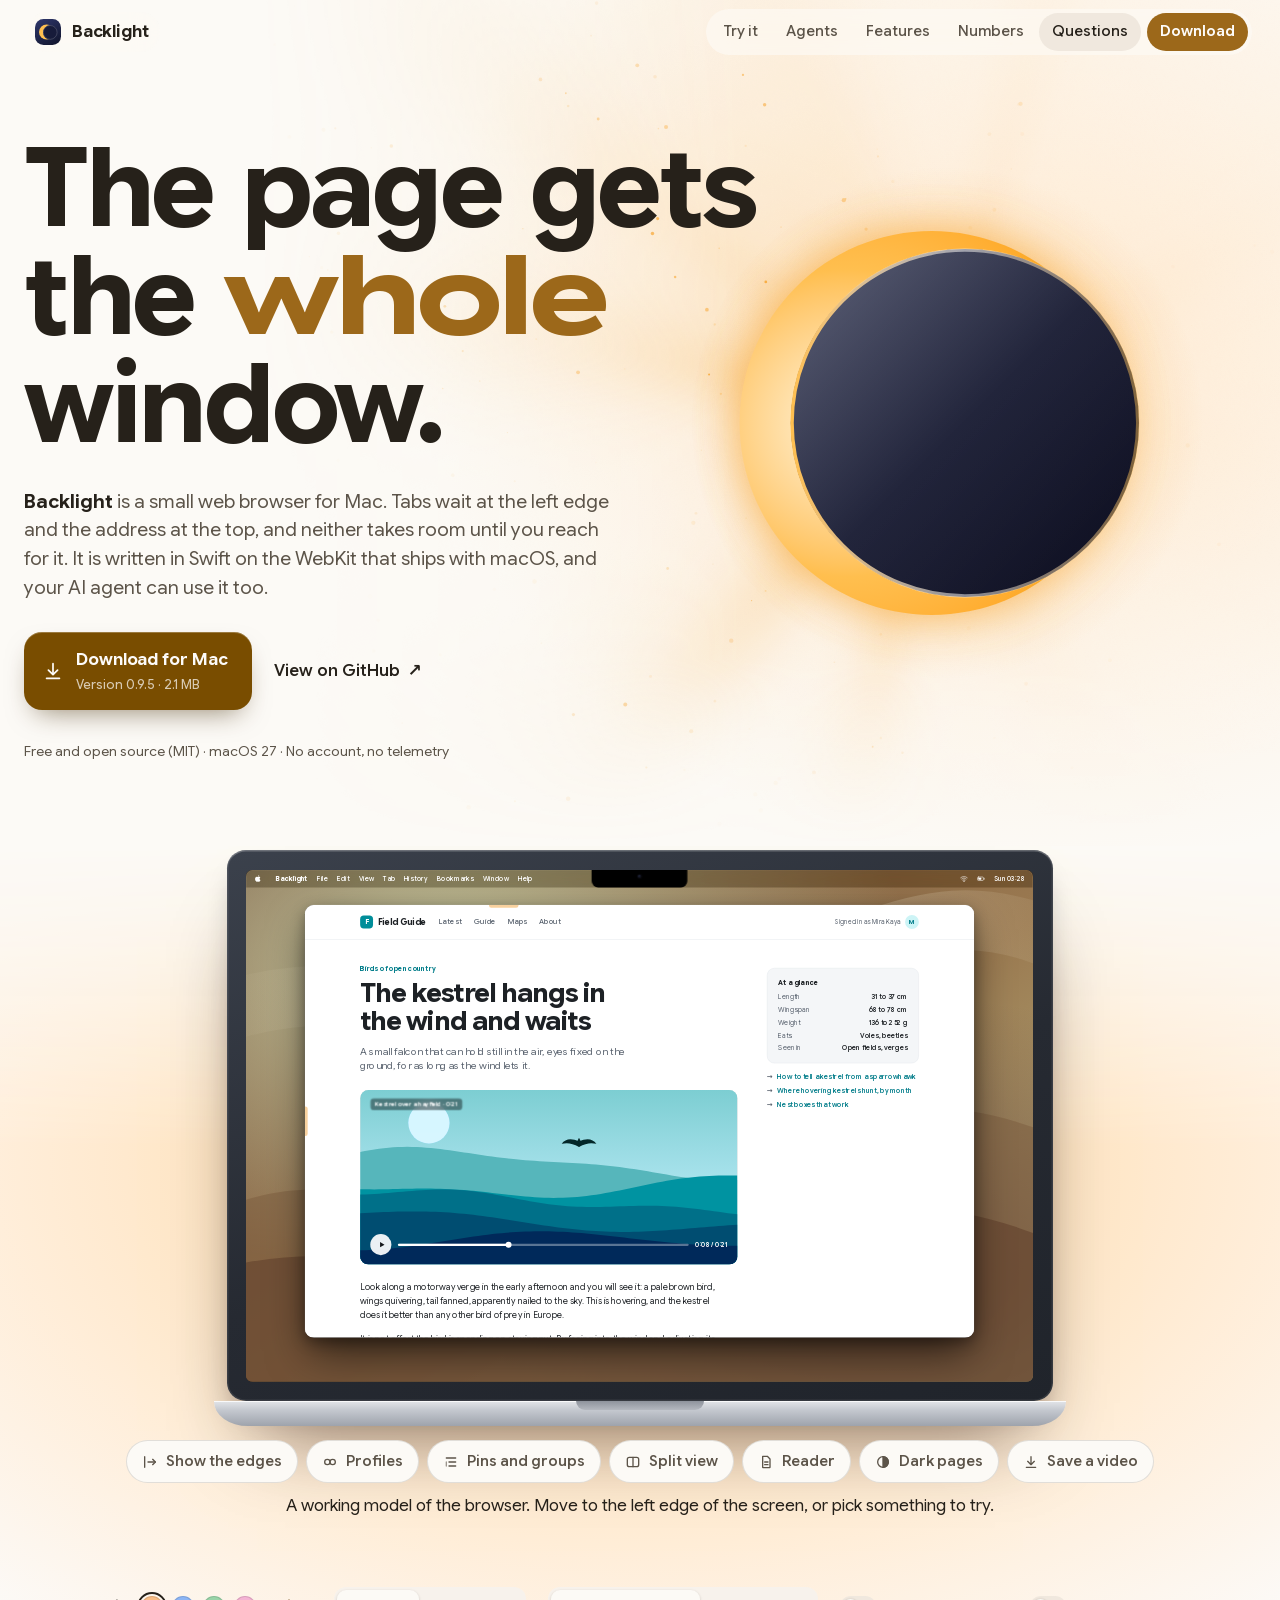
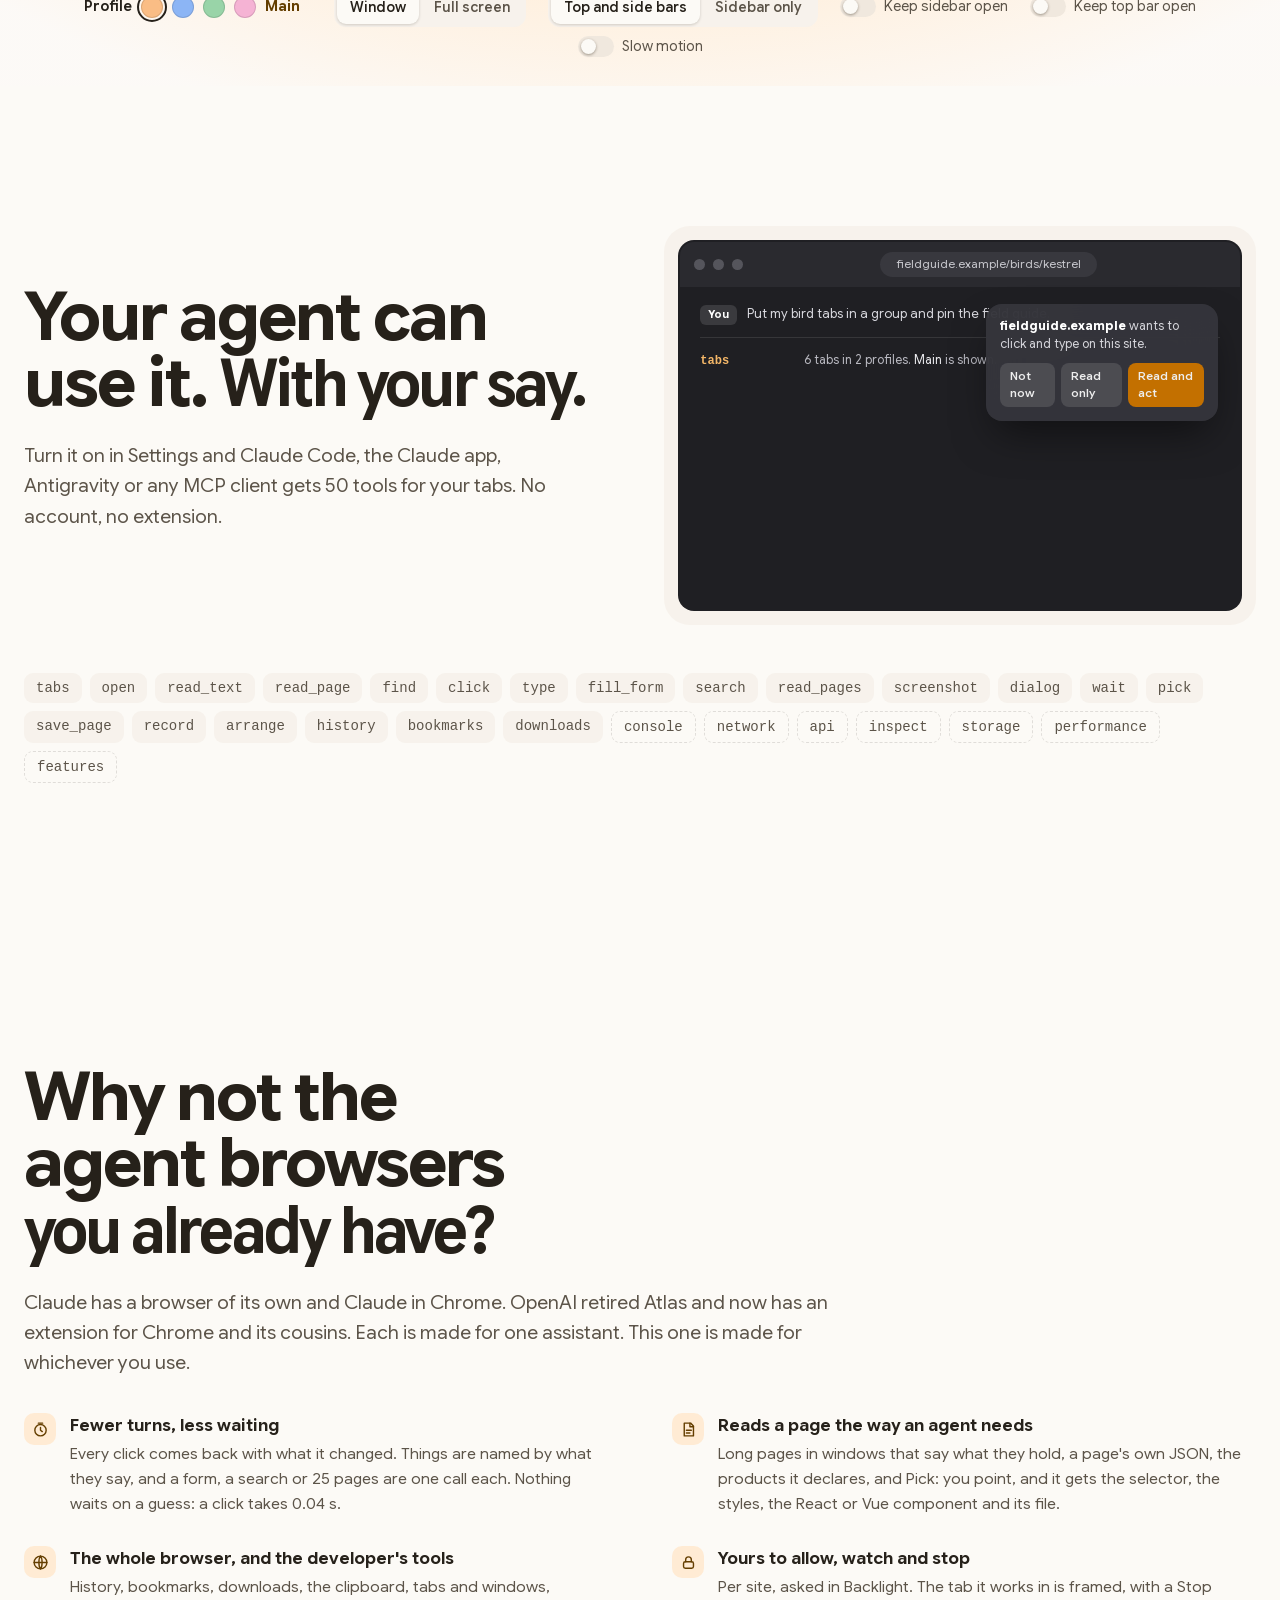
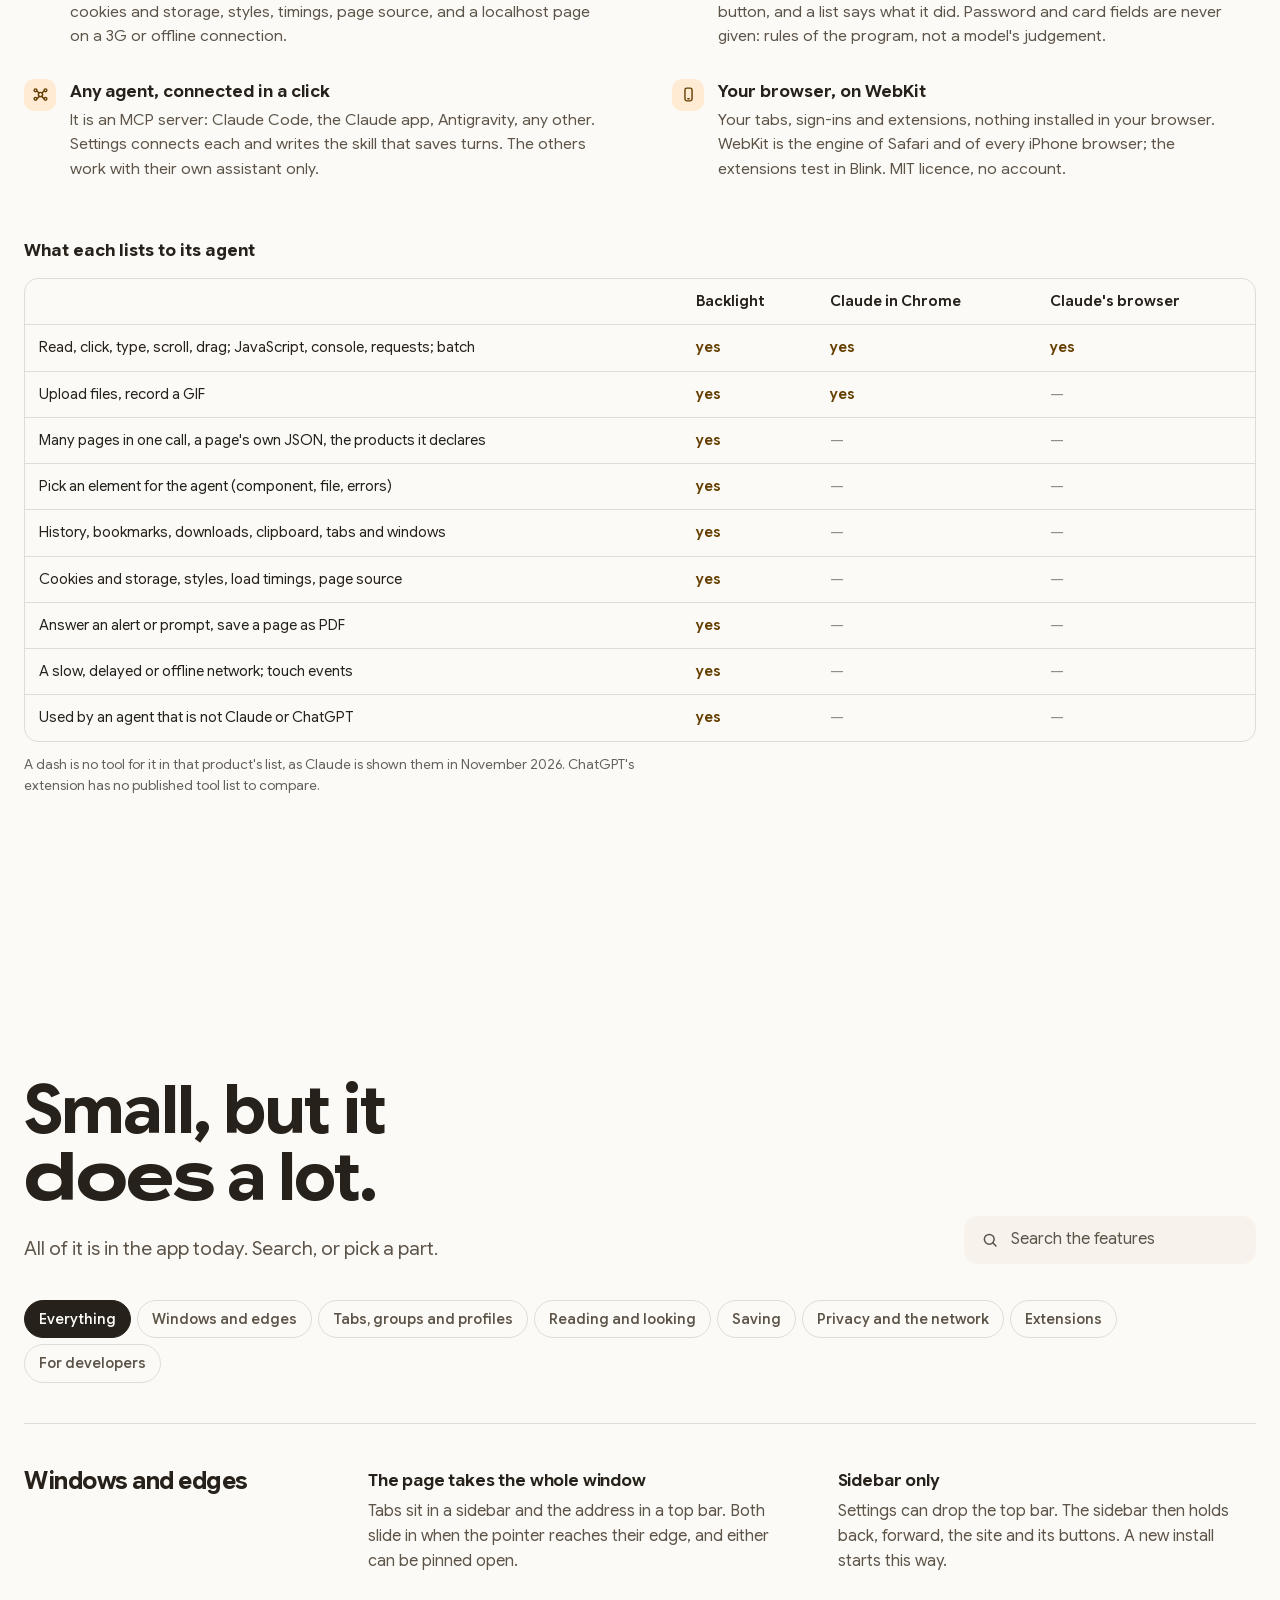
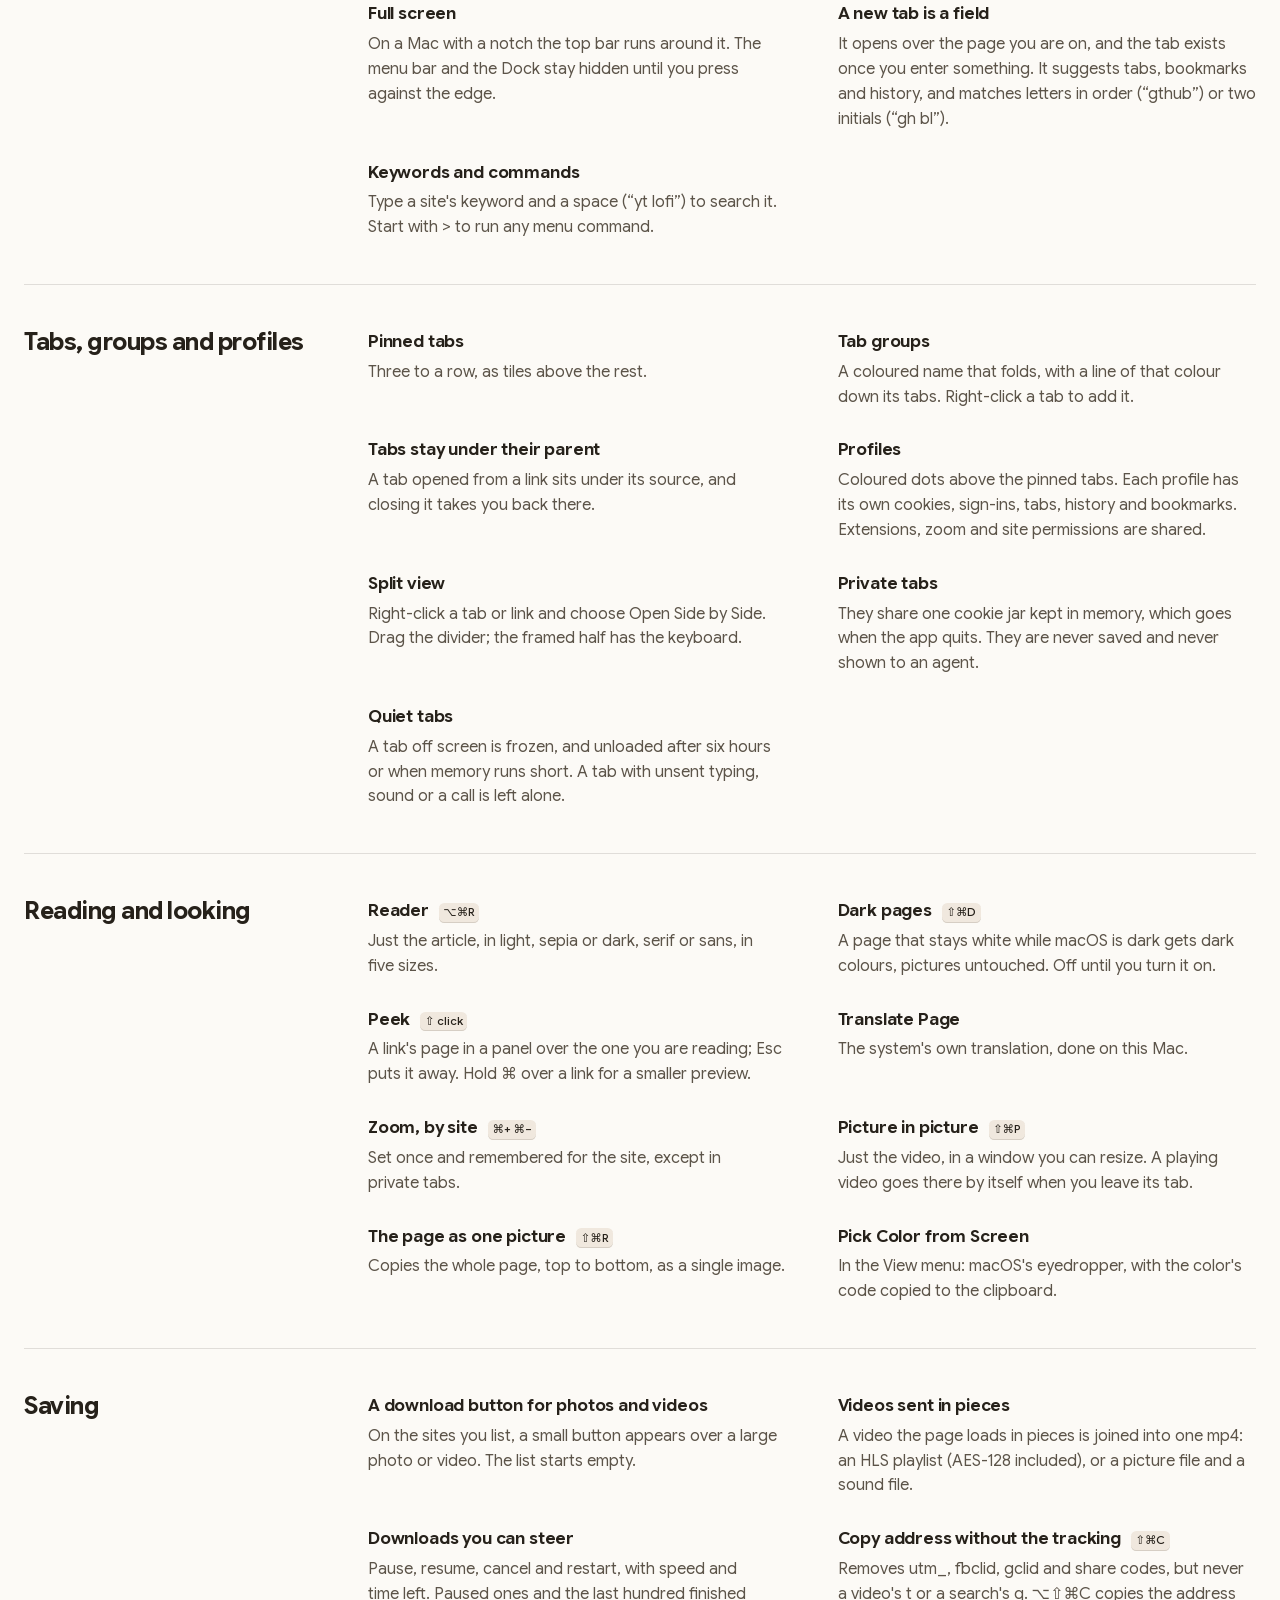
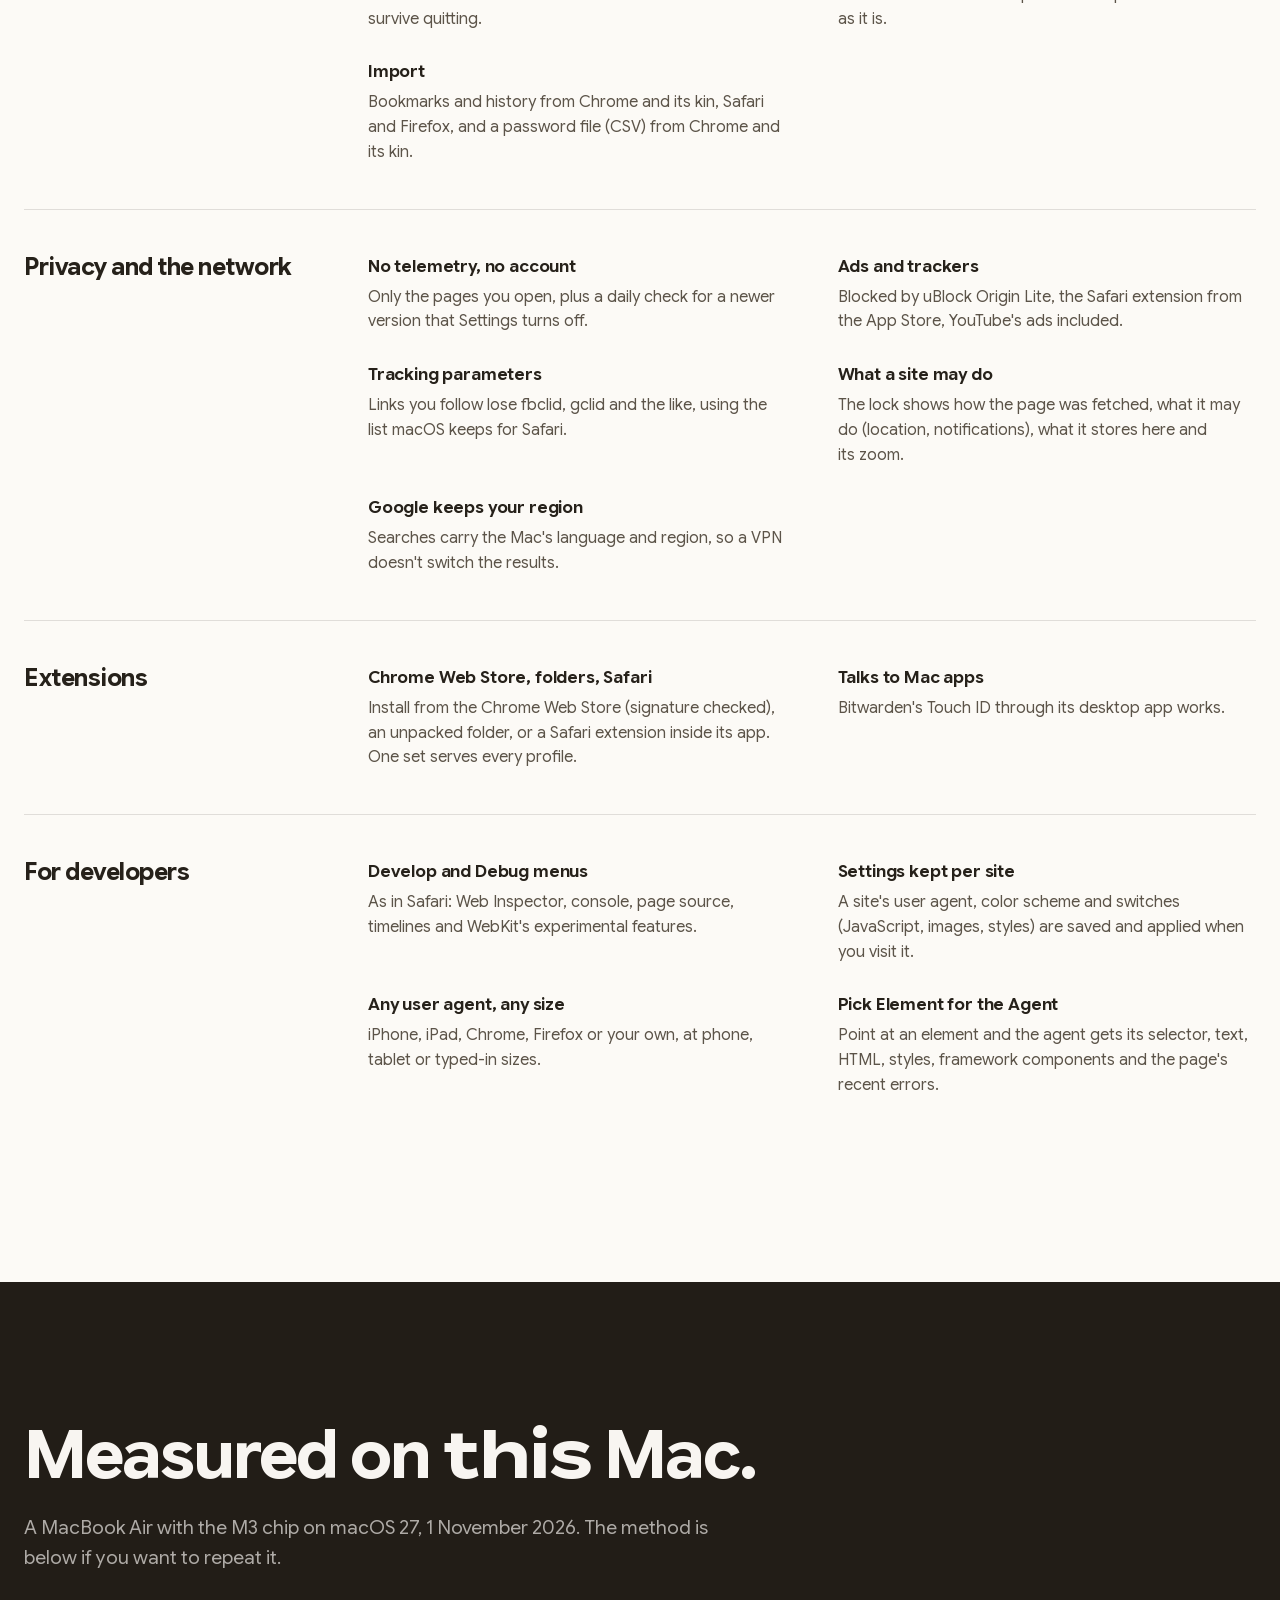
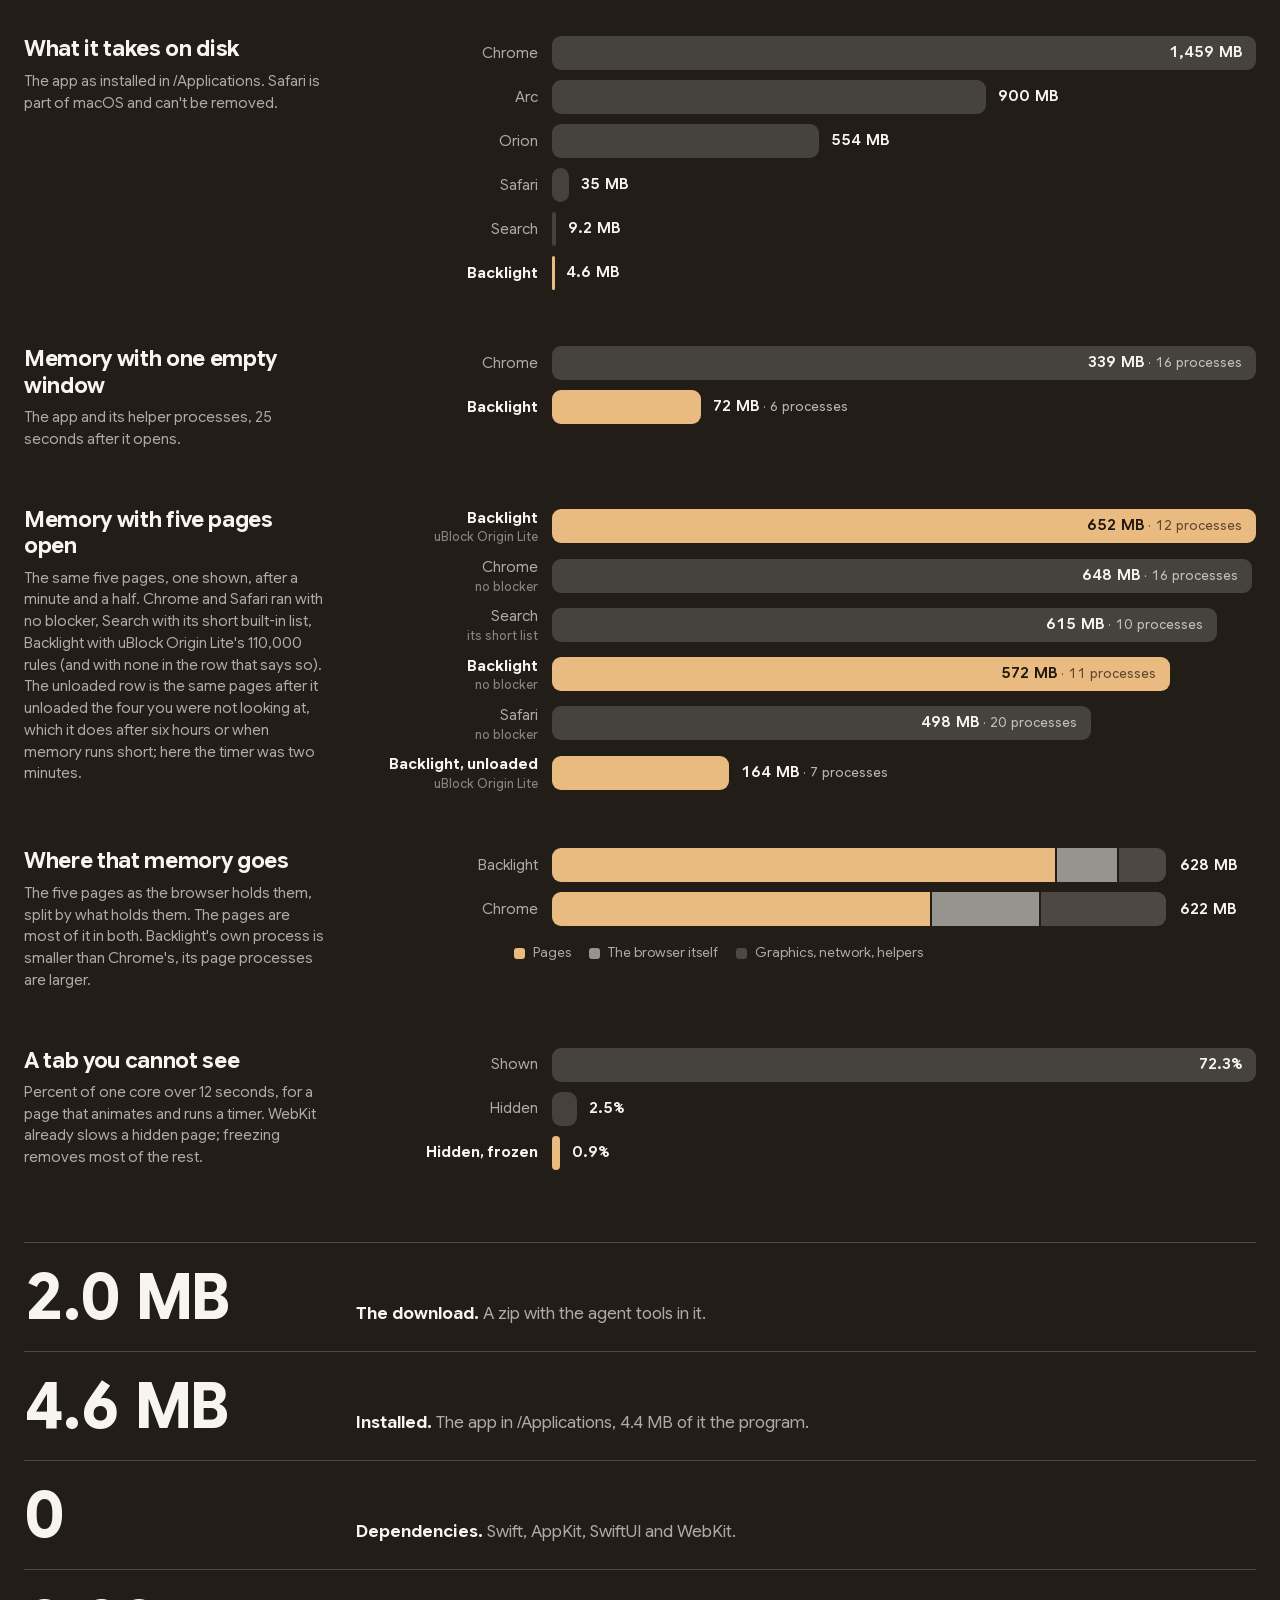
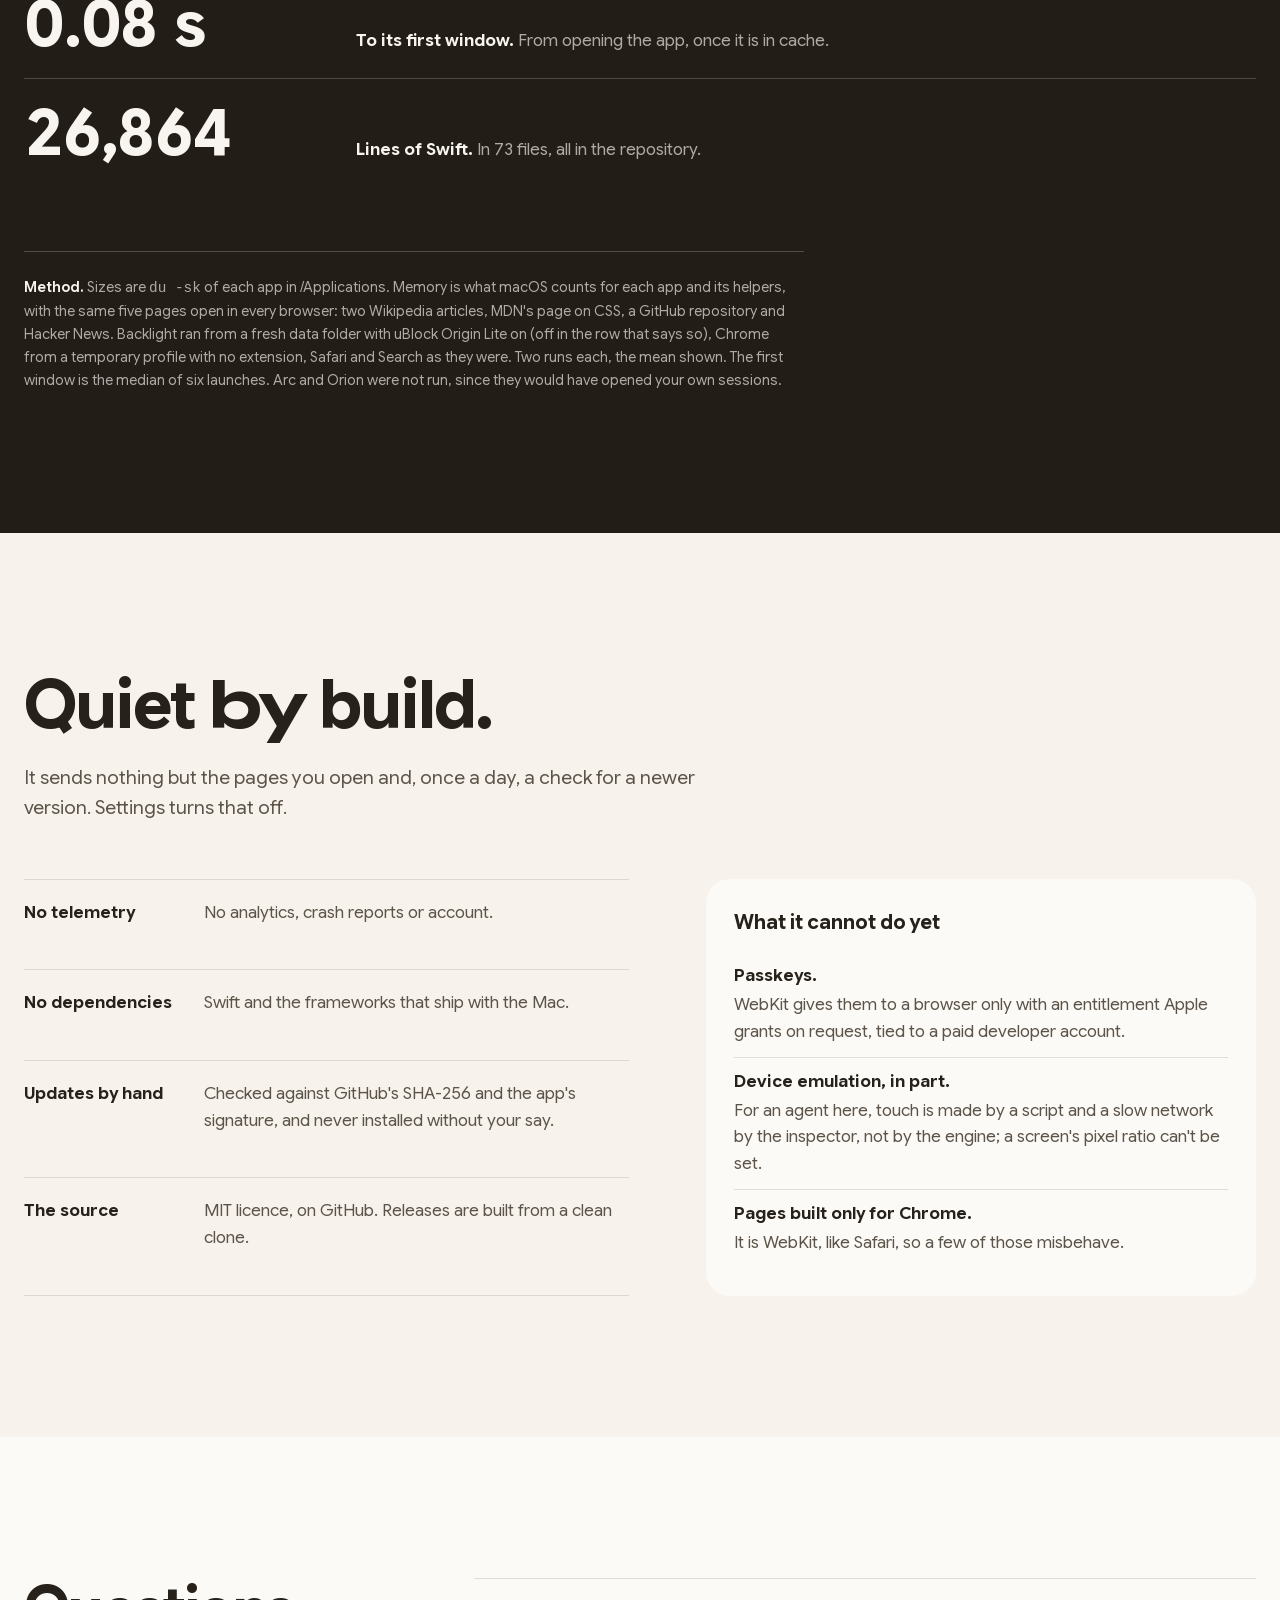
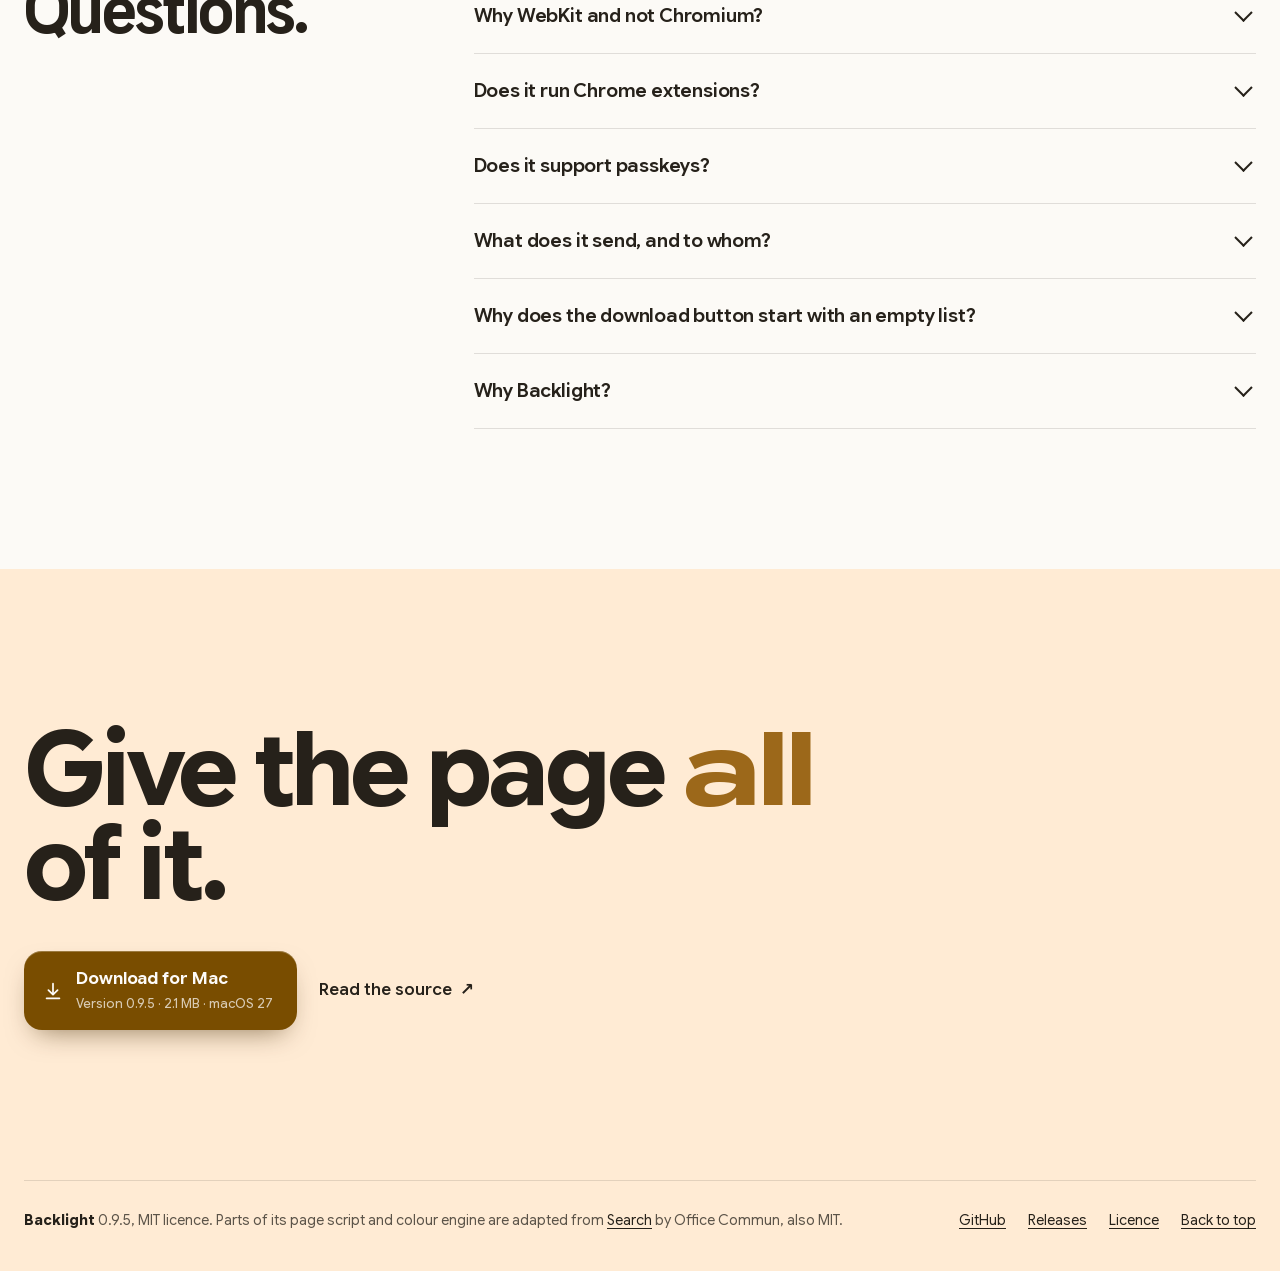
==== commit 6c579ad8: "The two rows that are not gaps of ours (several browsers; starting a dev server) are out of the tabl" ====
--- a/docs/index.html
+++ b/docs/index.html
@@ -901,8 +901,6 @@
           <tbody>
             <tr><th scope="row">Read, click, type, scroll, drag; JavaScript, console, requests; batch</th><td class="y">yes</td><td class="y">yes</td><td class="y">yes</td></tr>
             <tr><th scope="row">Upload files, record a GIF</th><td class="y">yes</td><td class="y">yes</td><td class="n">—</td></tr>
-            <tr><th scope="row">Start your dev server and show it</th><td class="n">—</td><td class="n">—</td><td class="y">yes</td></tr>
-            <tr><th scope="row">Drive several browsers</th><td class="n">—</td><td class="y">yes</td><td class="n">—</td></tr>
             <tr><th scope="row">Many pages in one call, a page's own JSON, the products it declares</th><td class="y">yes</td><td class="n">—</td><td class="n">—</td></tr>
             <tr><th scope="row">Pick an element for the agent (component, file, errors)</th><td class="y">yes</td><td class="n">—</td><td class="n">—</td></tr>
             <tr><th scope="row">History, bookmarks, downloads, clipboard, tabs and windows</th><td class="y">yes</td><td class="n">—</td><td class="n">—</td></tr>
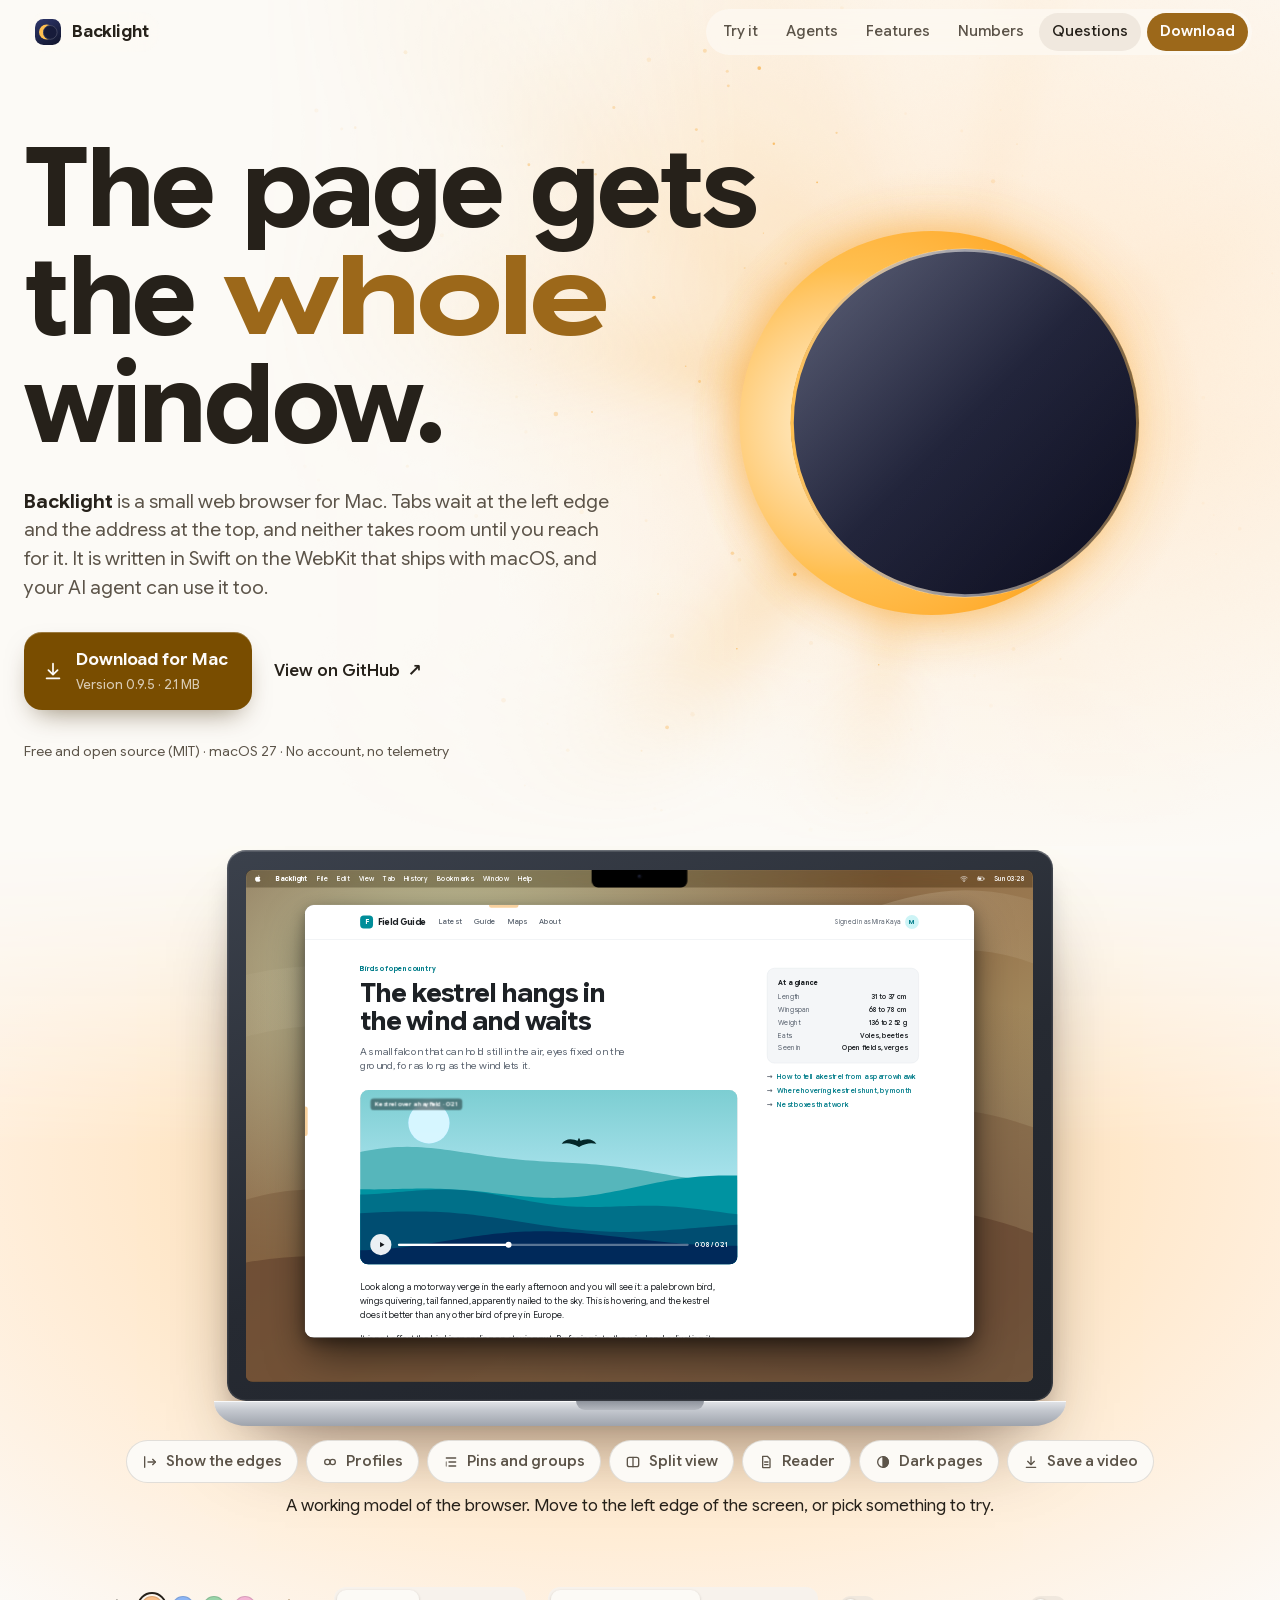
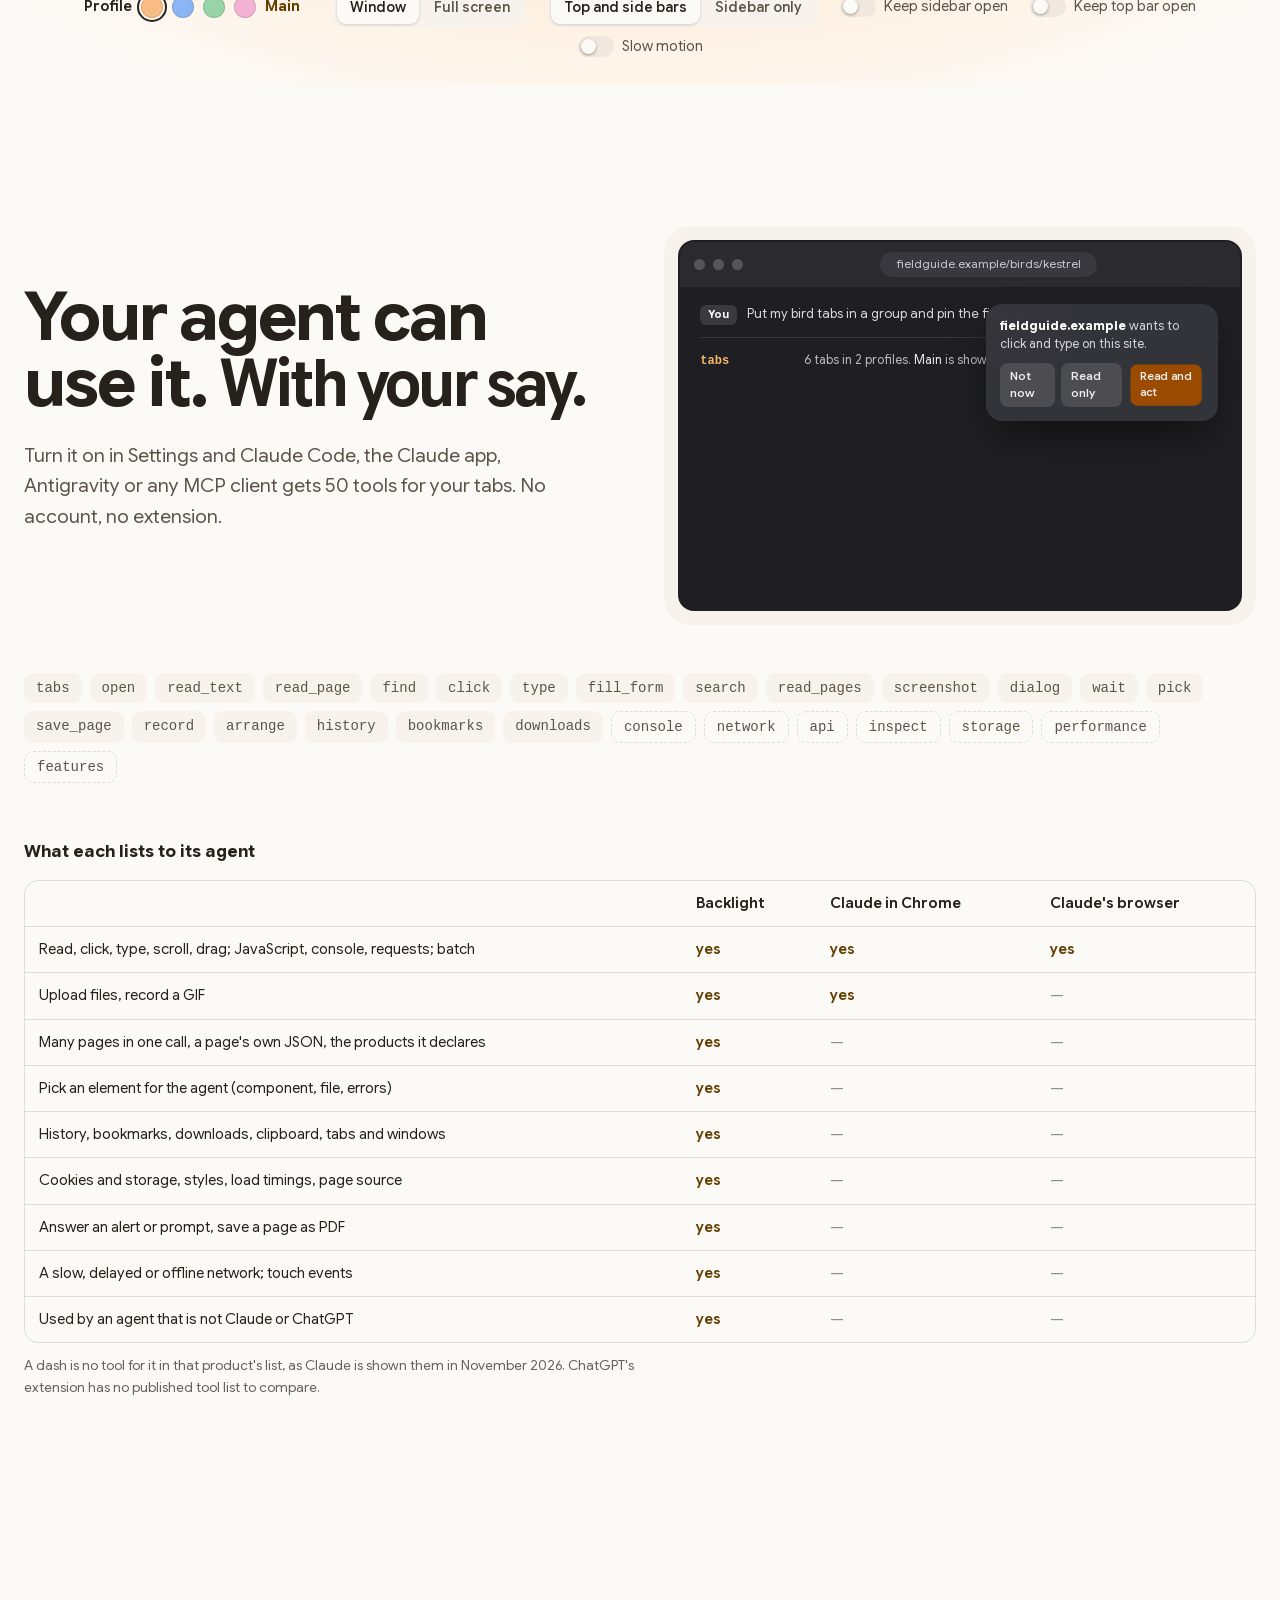
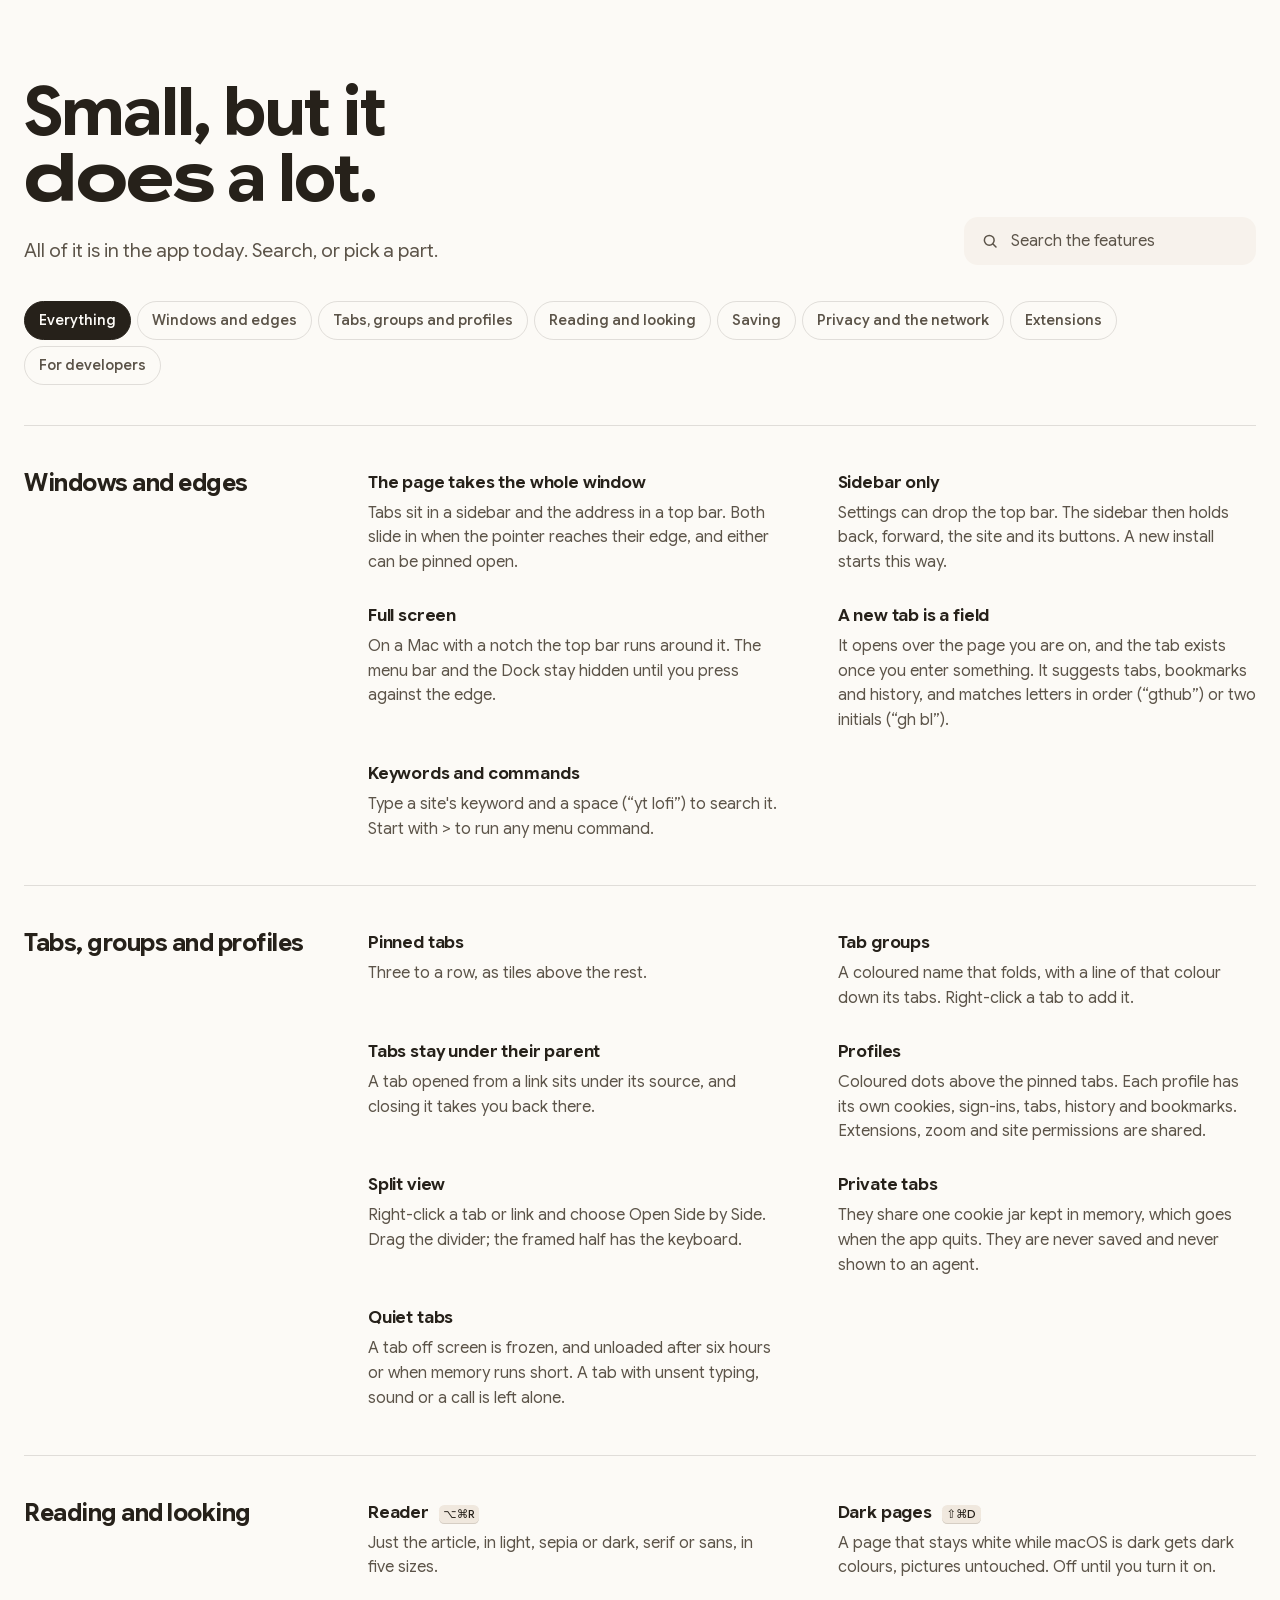
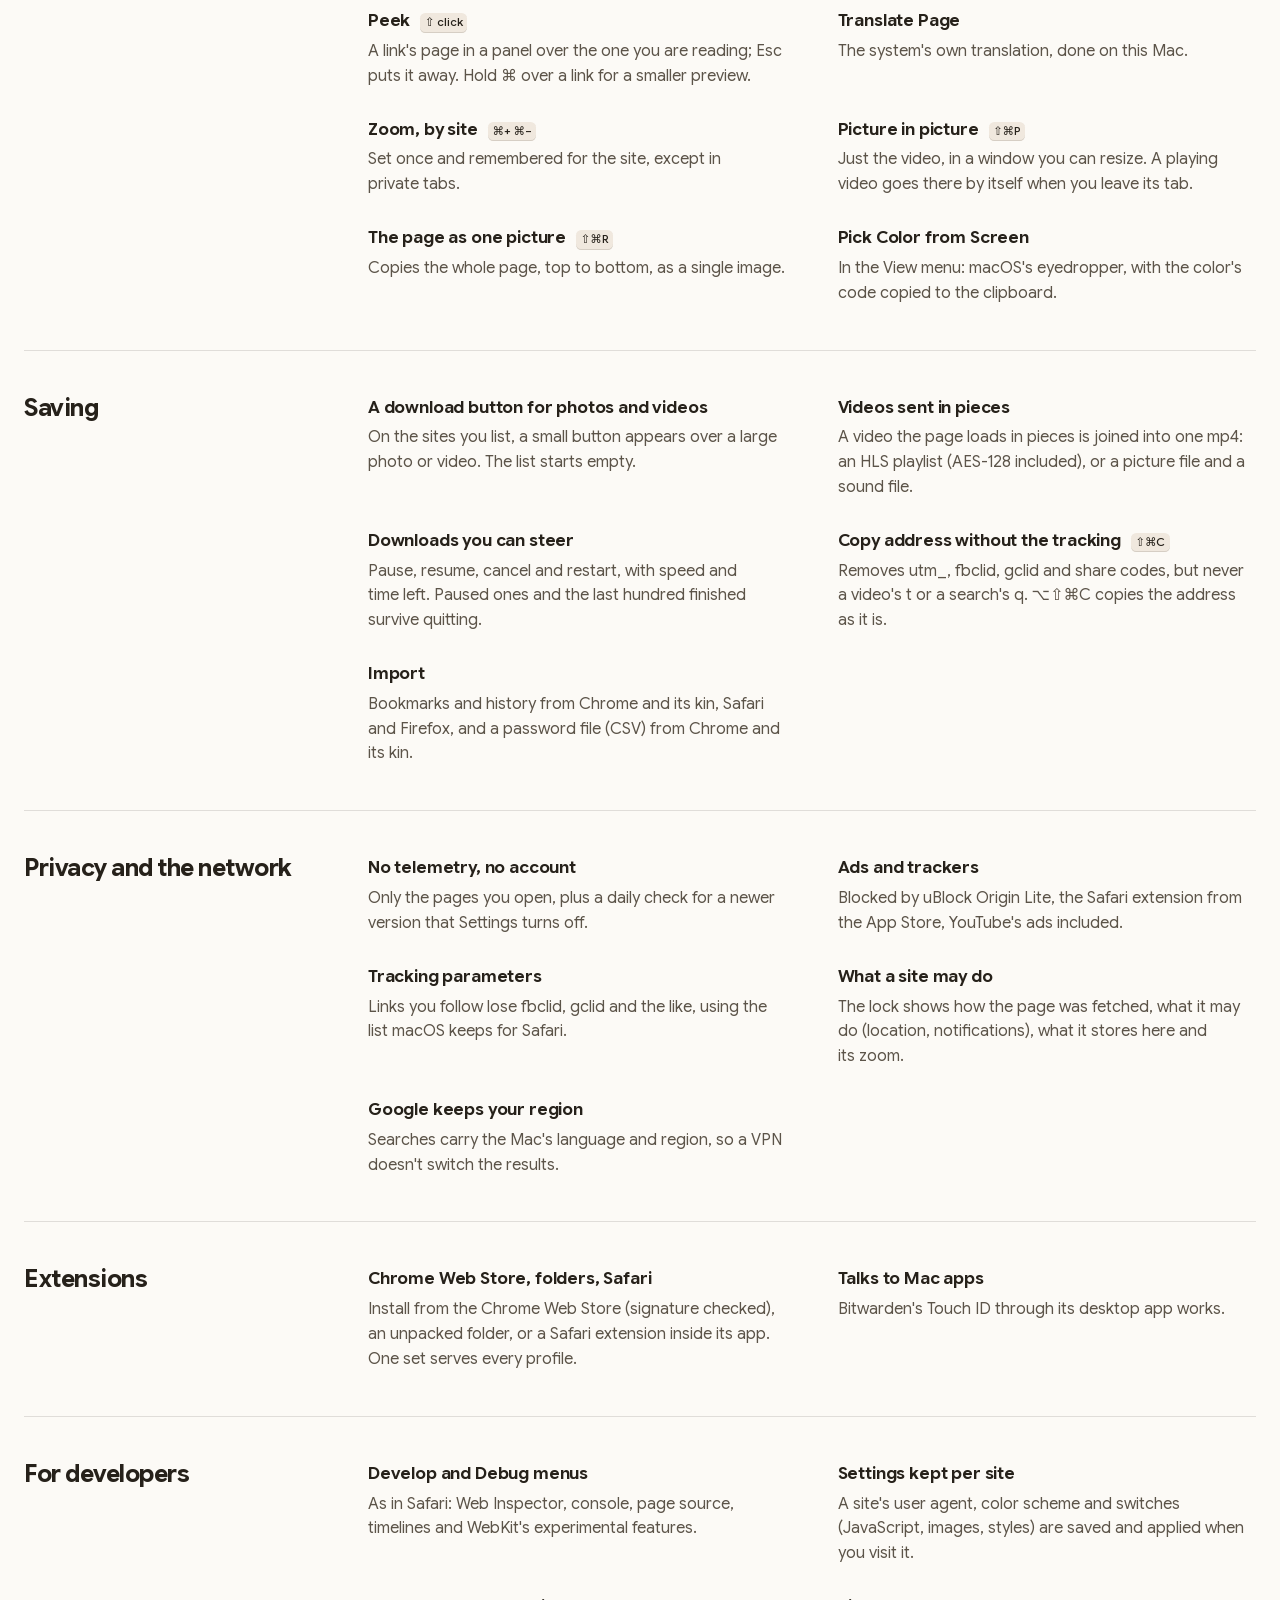
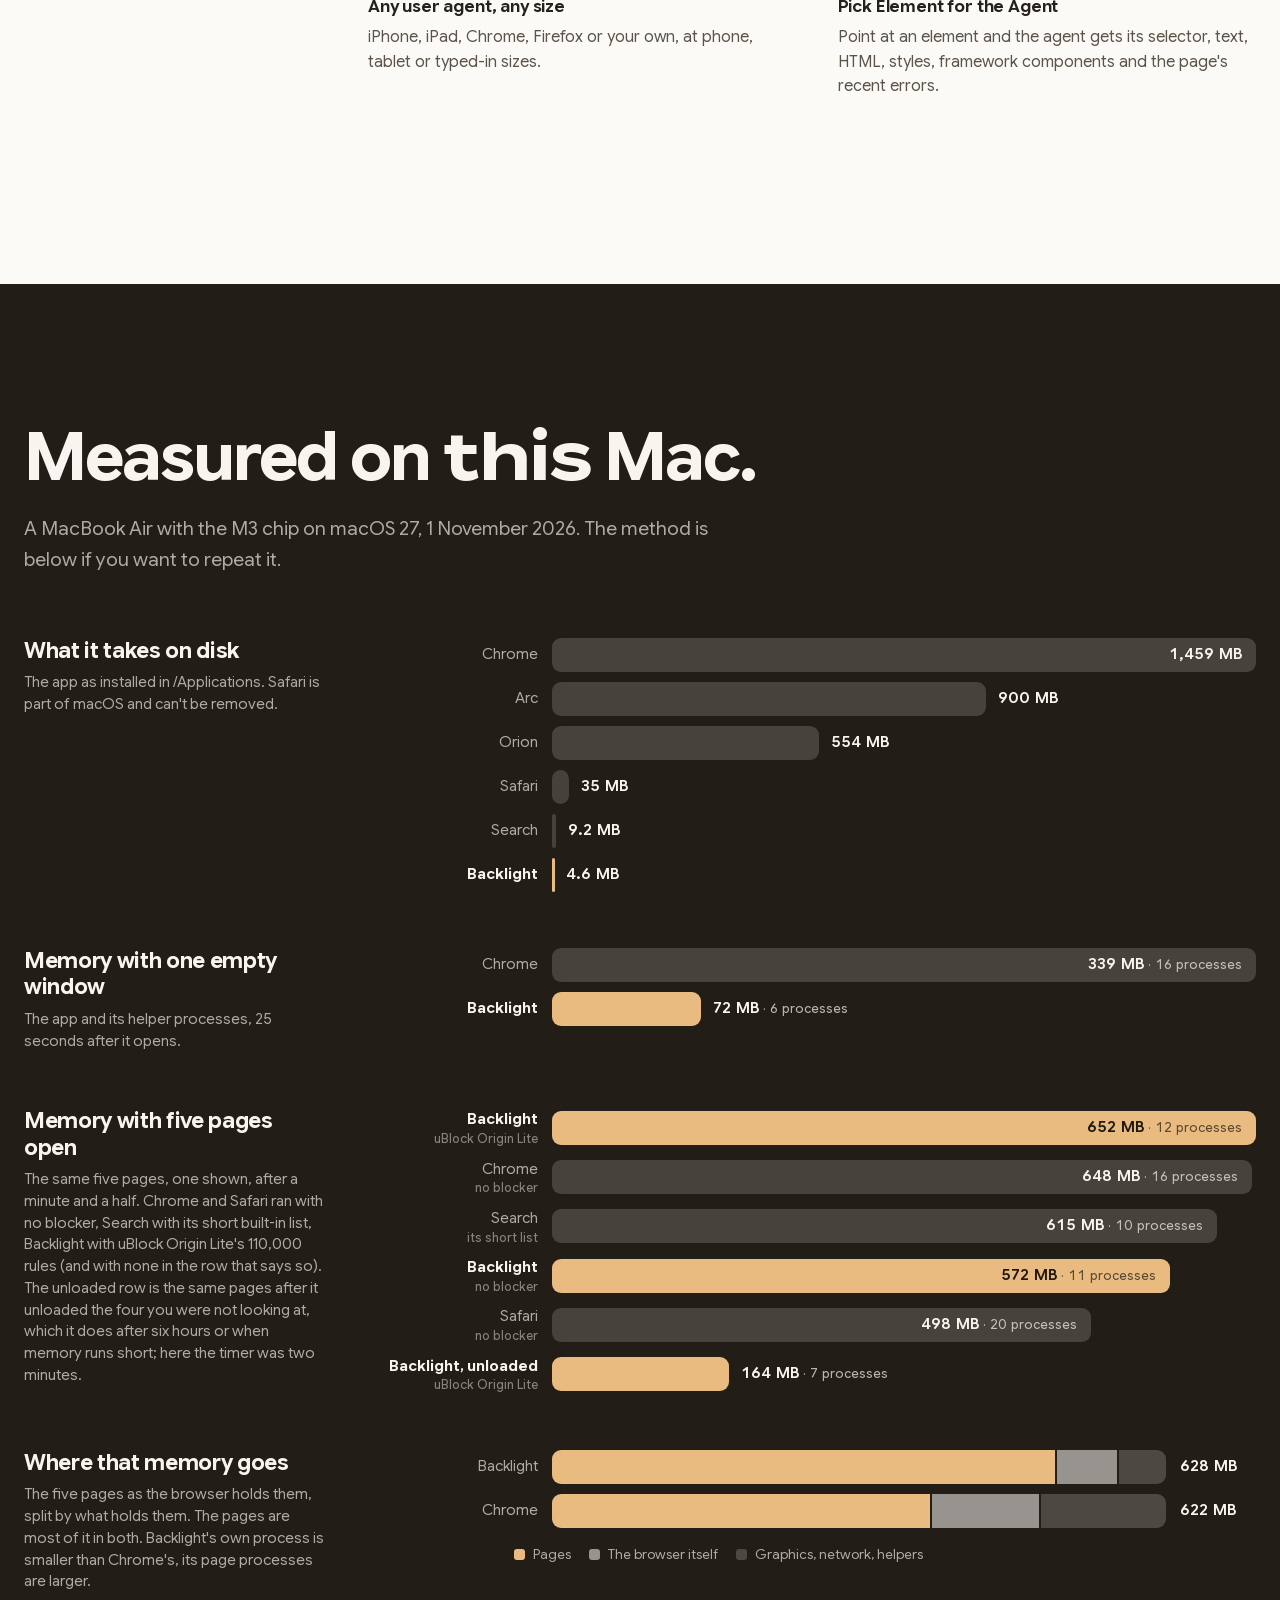
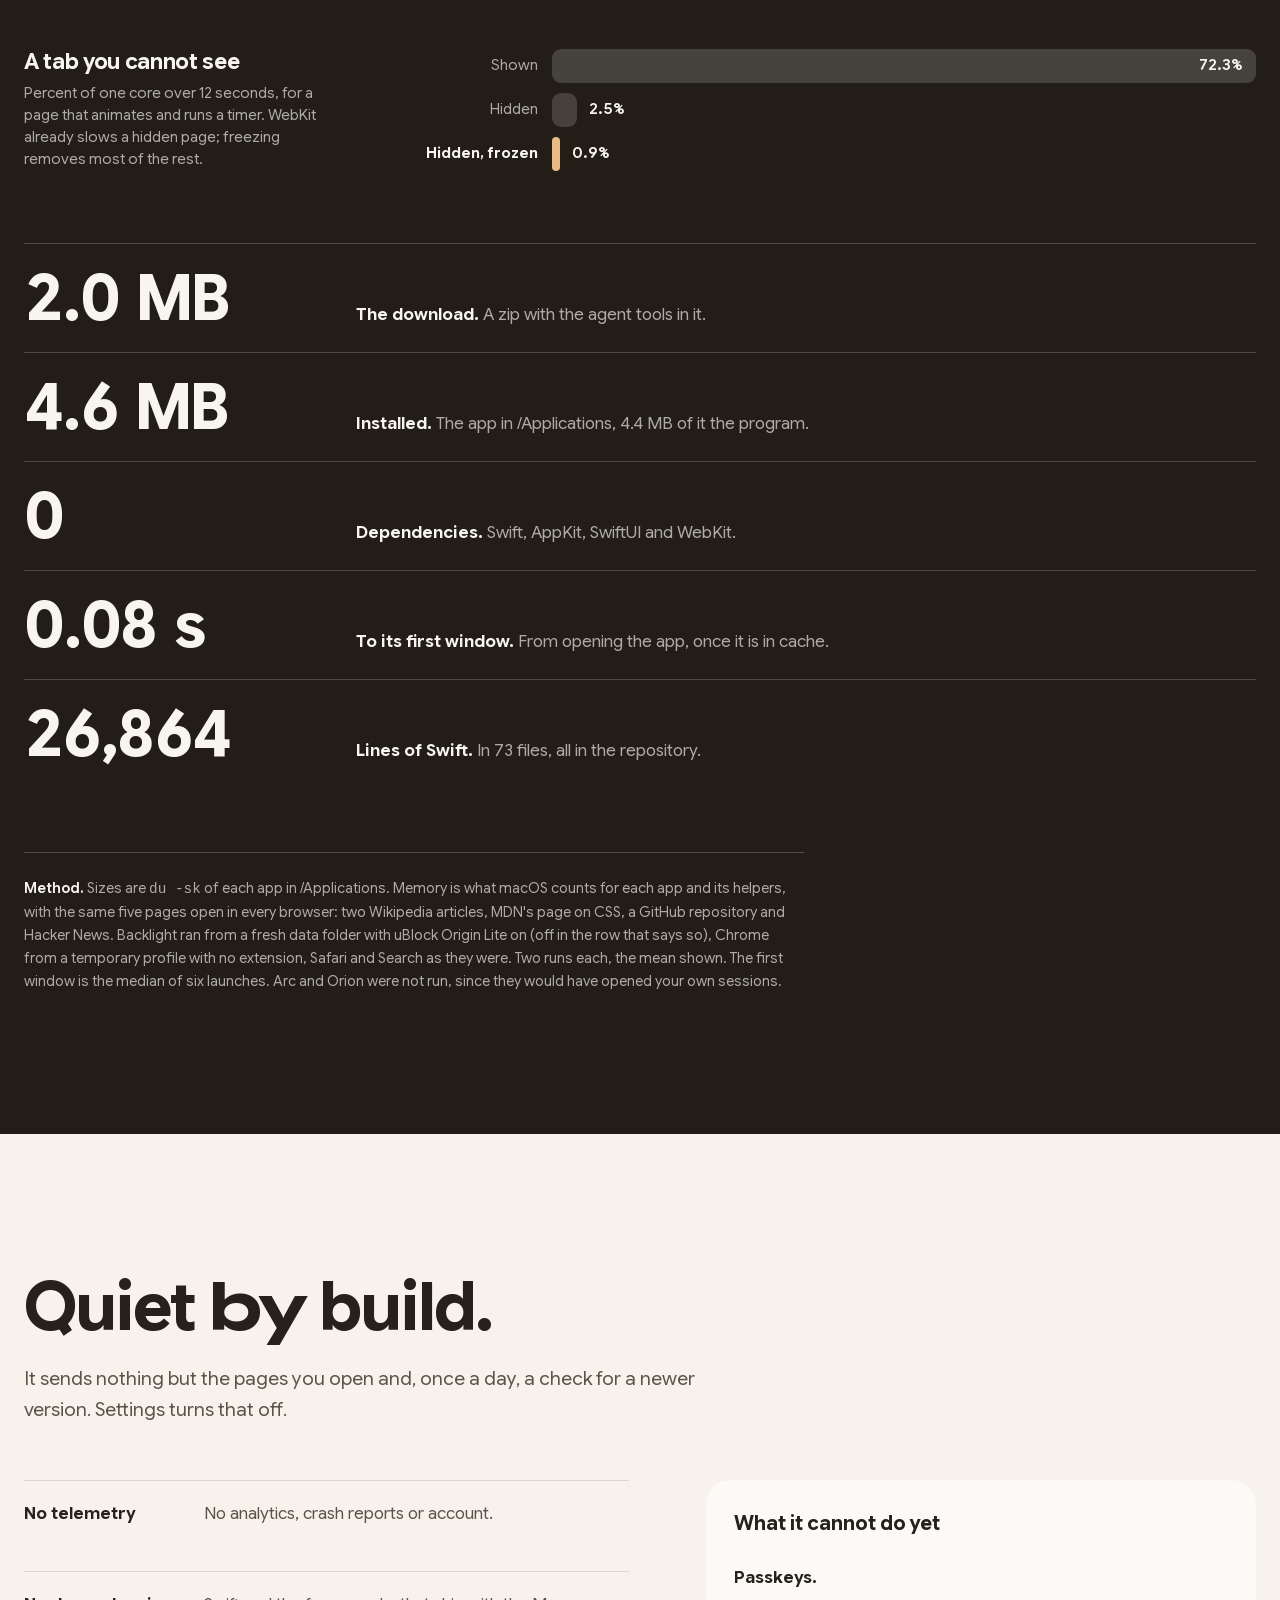
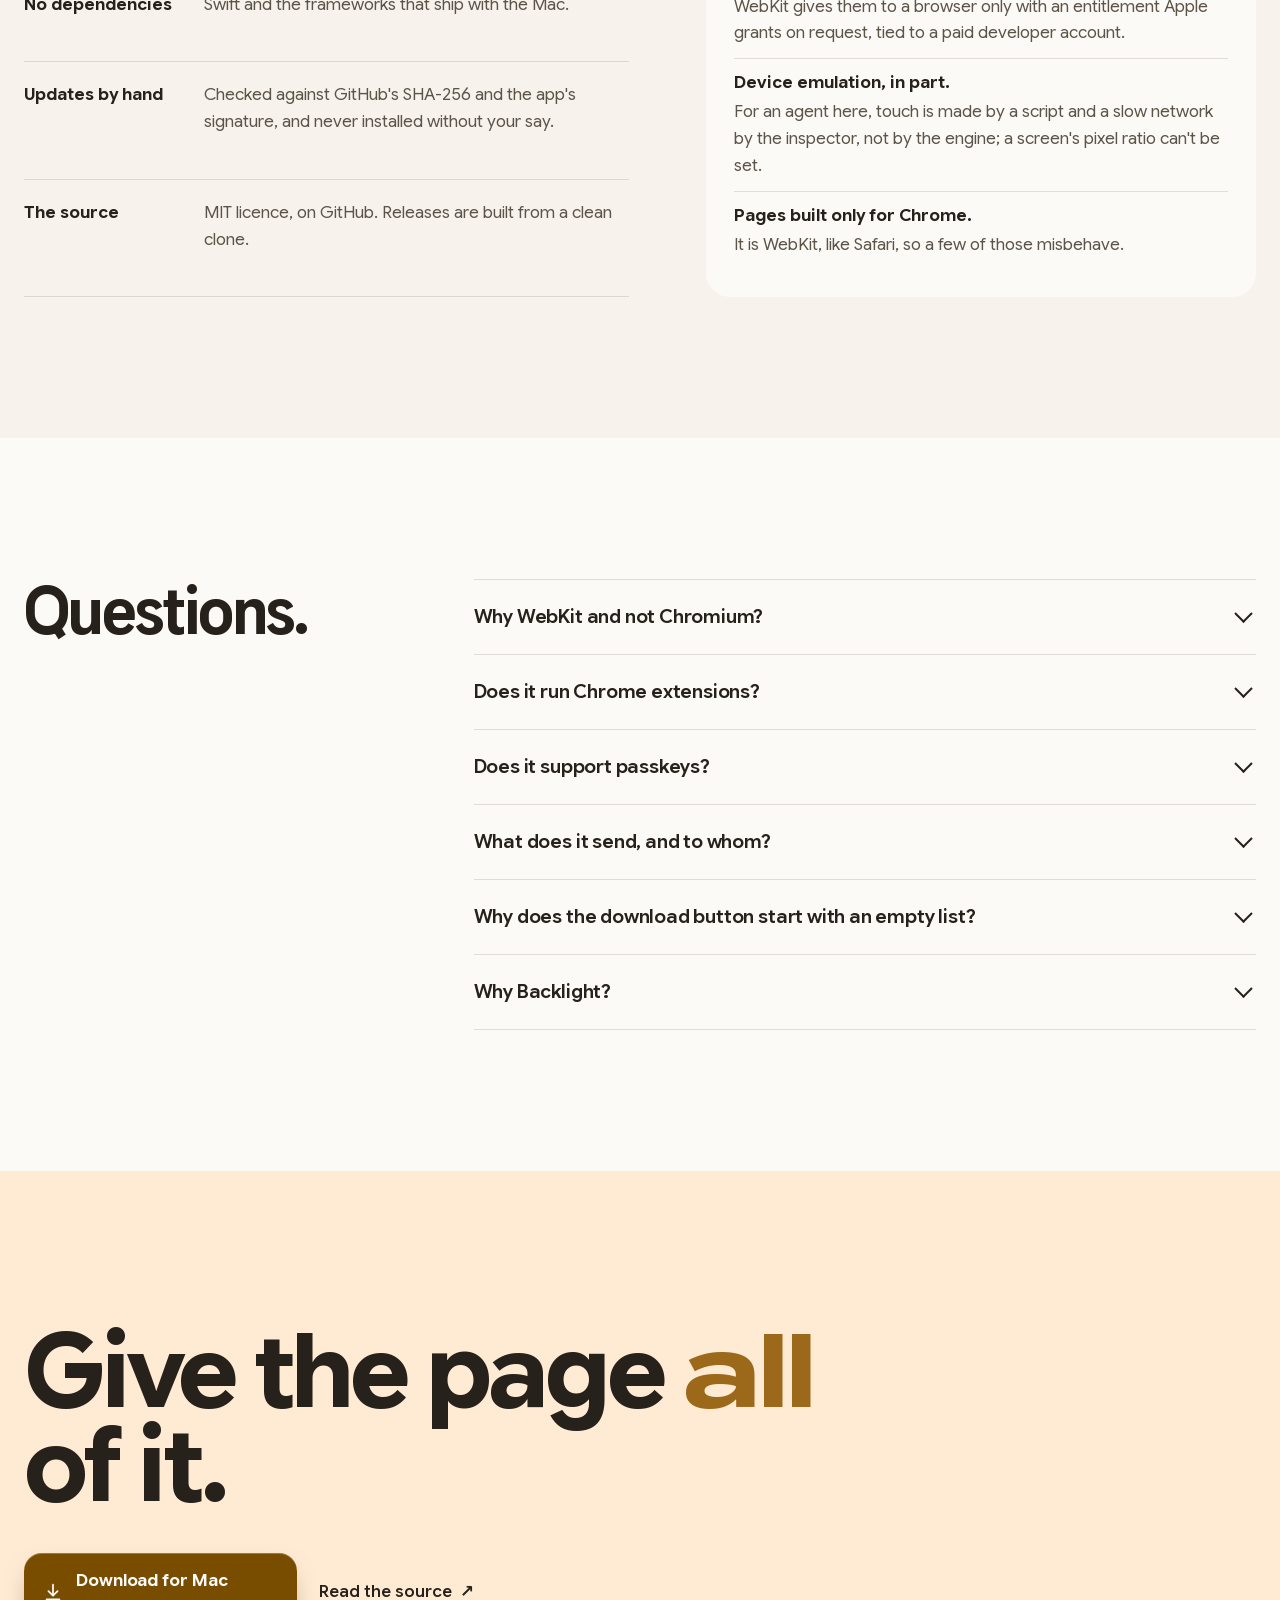
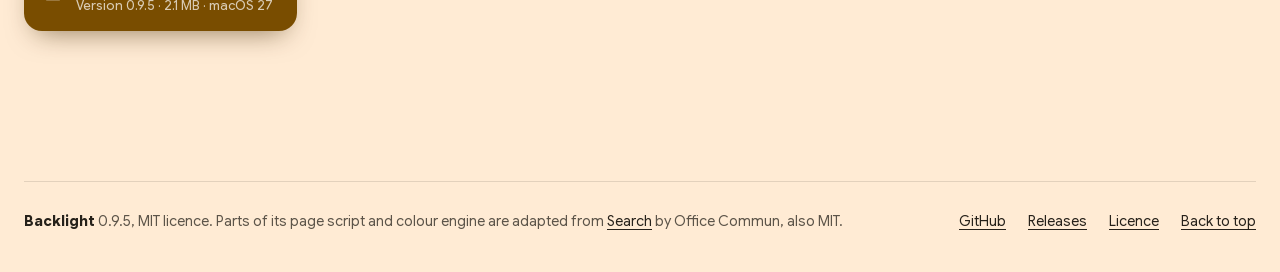
==== commit 22df6d74: "The website: one agents section; the comparison table sits under it and the separate 'why not the ag" ====
--- a/docs/index.html
+++ b/docs/index.html
@@ -373,12 +373,6 @@
 html.twin .stage-sec::before { opacity: 0; }
 .stage-sec::before { transition: opacity .9s var(--ease); }
 
-/* Why this one: the agent points in two columns, one on a narrow screen. */
-.why .lede { max-width: 62ch; }
-.why .agent-points { grid-template-columns: repeat(2, minmax(0, 1fr)); gap: 30px clamp(28px, 5vw, 72px); }
-.why .honest { margin-top: 56px; }
-@media (max-width: 760px) { .why .agent-points { grid-template-columns: 1fr; } }
-
 .cmp { margin-top: 56px; }
 .cmp h3 { font-size: 1.05rem; margin-bottom: 14px; }
 .cmp-wrap { overflow-x: auto; border: 1px solid var(--line, rgba(128,128,128,.25)); border-radius: 14px; }
@@ -391,7 +385,6 @@
 .cmp td.y { color: var(--brand-ink, inherit); font-weight: 600; }
 .cmp td.n { opacity: .5; }
 .cmp-note { margin-top: 12px; font-size: .85rem; opacity: .7; max-width: 70ch; }
-.why .honest li b { margin-right: .45em; }
 
 /* ---------- The laptop: a 13.6" MacBook Air, measured off the real screen (1710 x 1112 pt, notch 208 x 37.5) ---------- */
 .laptop { --k: .7; position: relative; width: 100%; }
@@ -880,20 +873,7 @@
         <span>tabs</span><span>open</span><span>read_text</span><span>read_page</span><span>find</span><span>click</span><span>type</span><span>fill_form</span><span>search</span><span>read_pages</span><span>screenshot</span><span>dialog</span><span>wait</span><span>pick</span><span>save_page</span><span>record</span><span>arrange</span><span>history</span><span>bookmarks</span><span>downloads</span><span class="dev">console</span><span class="dev">network</span><span class="dev">api</span><span class="dev">inspect</span><span class="dev">storage</span><span class="dev">performance</span><span class="dev">features</span>
       </div>
     </div>
-  </section>
-
-  <section class="sec why" id="why" aria-labelledby="wh">
     <div class="wrap">
-      <h2 id="wh" class="reveal">Why not the agent browsers <span class="n">you already have?</span></h2>
-      <p class="lede reveal">Claude has a browser of its own and Claude in Chrome. OpenAI retired Atlas and now has an extension for Chrome and its cousins. Each is made for one assistant. This one is made for whichever you use.</p>
-      <ul class="agent-points reveal">
-          <li><span class="dot"><svg viewBox="0 0 24 24" fill="none" stroke="currentColor" stroke-width="2" stroke-linecap="round" stroke-linejoin="round"><circle cx="12" cy="13" r="8"/><path d="M12 9v4l2.5 2"/><path d="M9 3h6"/></svg></span><div><h3>Fewer turns, less waiting</h3><p>Every click comes back with what it changed. Things are named by what they say, and a form, a search or 25 pages are one call each. Nothing waits on a guess: a click takes 0.04 s.</p></div></li>
-          <li><span class="dot"><svg viewBox="0 0 24 24" fill="none" stroke="currentColor" stroke-width="2" stroke-linecap="round" stroke-linejoin="round"><path d="M6 3h9l4 4v14H6z"/><path d="M14 3v5h5"/><path d="M9 13h7M9 17h5"/></svg></span><div><h3>Reads a page the way an agent needs</h3><p>Long pages in windows that say what they hold, a page's own JSON, the products it declares, and Pick: you point, and it gets the selector, the styles, the React or Vue component and its file.</p></div></li>
-          <li><span class="dot"><svg viewBox="0 0 24 24" fill="none" stroke="currentColor" stroke-width="2" stroke-linecap="round" stroke-linejoin="round"><circle cx="12" cy="12" r="9"/><path d="M3 12h18"/><path d="M12 3c3 3.2 3 14.8 0 18M12 3c-3 3.2-3 14.8 0 18"/></svg></span><div><h3>The whole browser, and the developer's tools</h3><p>History, bookmarks, downloads, the clipboard, tabs and windows, cookies and storage, styles, timings, page source, and a localhost page on a 3G or offline connection.</p></div></li>
-          <li><span class="dot"><svg viewBox="0 0 24 24" fill="none" stroke="currentColor" stroke-width="2" stroke-linecap="round" stroke-linejoin="round"><rect x="5" y="11" width="14" height="9" rx="2.5"/><path d="M8 11V8a4 4 0 0 1 8 0v3"/></svg></span><div><h3>Yours to allow, watch and stop</h3><p>Per site, asked in Backlight. The tab it works in is framed, with a Stop button, and a list says what it did. Password and card fields are never given: rules of the program, not a model's judgement.</p></div></li>
-          <li><span class="dot"><svg viewBox="0 0 24 24" fill="none" stroke="currentColor" stroke-width="2" stroke-linecap="round" stroke-linejoin="round"><circle cx="12" cy="12" r="3"/><circle cx="5" cy="6" r="2"/><circle cx="19" cy="6" r="2"/><circle cx="5" cy="18" r="2"/><circle cx="19" cy="18" r="2"/><path d="m7 7 3 3m7-3-3 3m-7 8 3-3m7 3-3-3"/></svg></span><div><h3>Any agent, connected in a click</h3><p>It is an MCP server: Claude Code, the Claude app, Antigravity, any other. Settings connects each and writes the skill that saves turns. The others work with their own assistant only.</p></div></li>
-          <li><span class="dot"><svg viewBox="0 0 24 24" fill="none" stroke="currentColor" stroke-width="2" stroke-linecap="round" stroke-linejoin="round"><rect x="7" y="3" width="10" height="18" rx="2.5"/><path d="M11 18h2"/></svg></span><div><h3>Your browser, on WebKit</h3><p>Your tabs, sign-ins and extensions, nothing installed in your browser. WebKit is the engine of Safari and of every iPhone browser; the extensions test in Blink. MIT licence, no account.</p></div></li>
-      </ul>
       <div class="cmp reveal">
         <h3>What each lists to its agent</h3>
         <div class="cmp-wrap"><table>
@@ -914,6 +894,9 @@
       </div>
     </div>
   </section>
+
+  
+
 
 
   <section class="sec" id="features" aria-labelledby="fh">
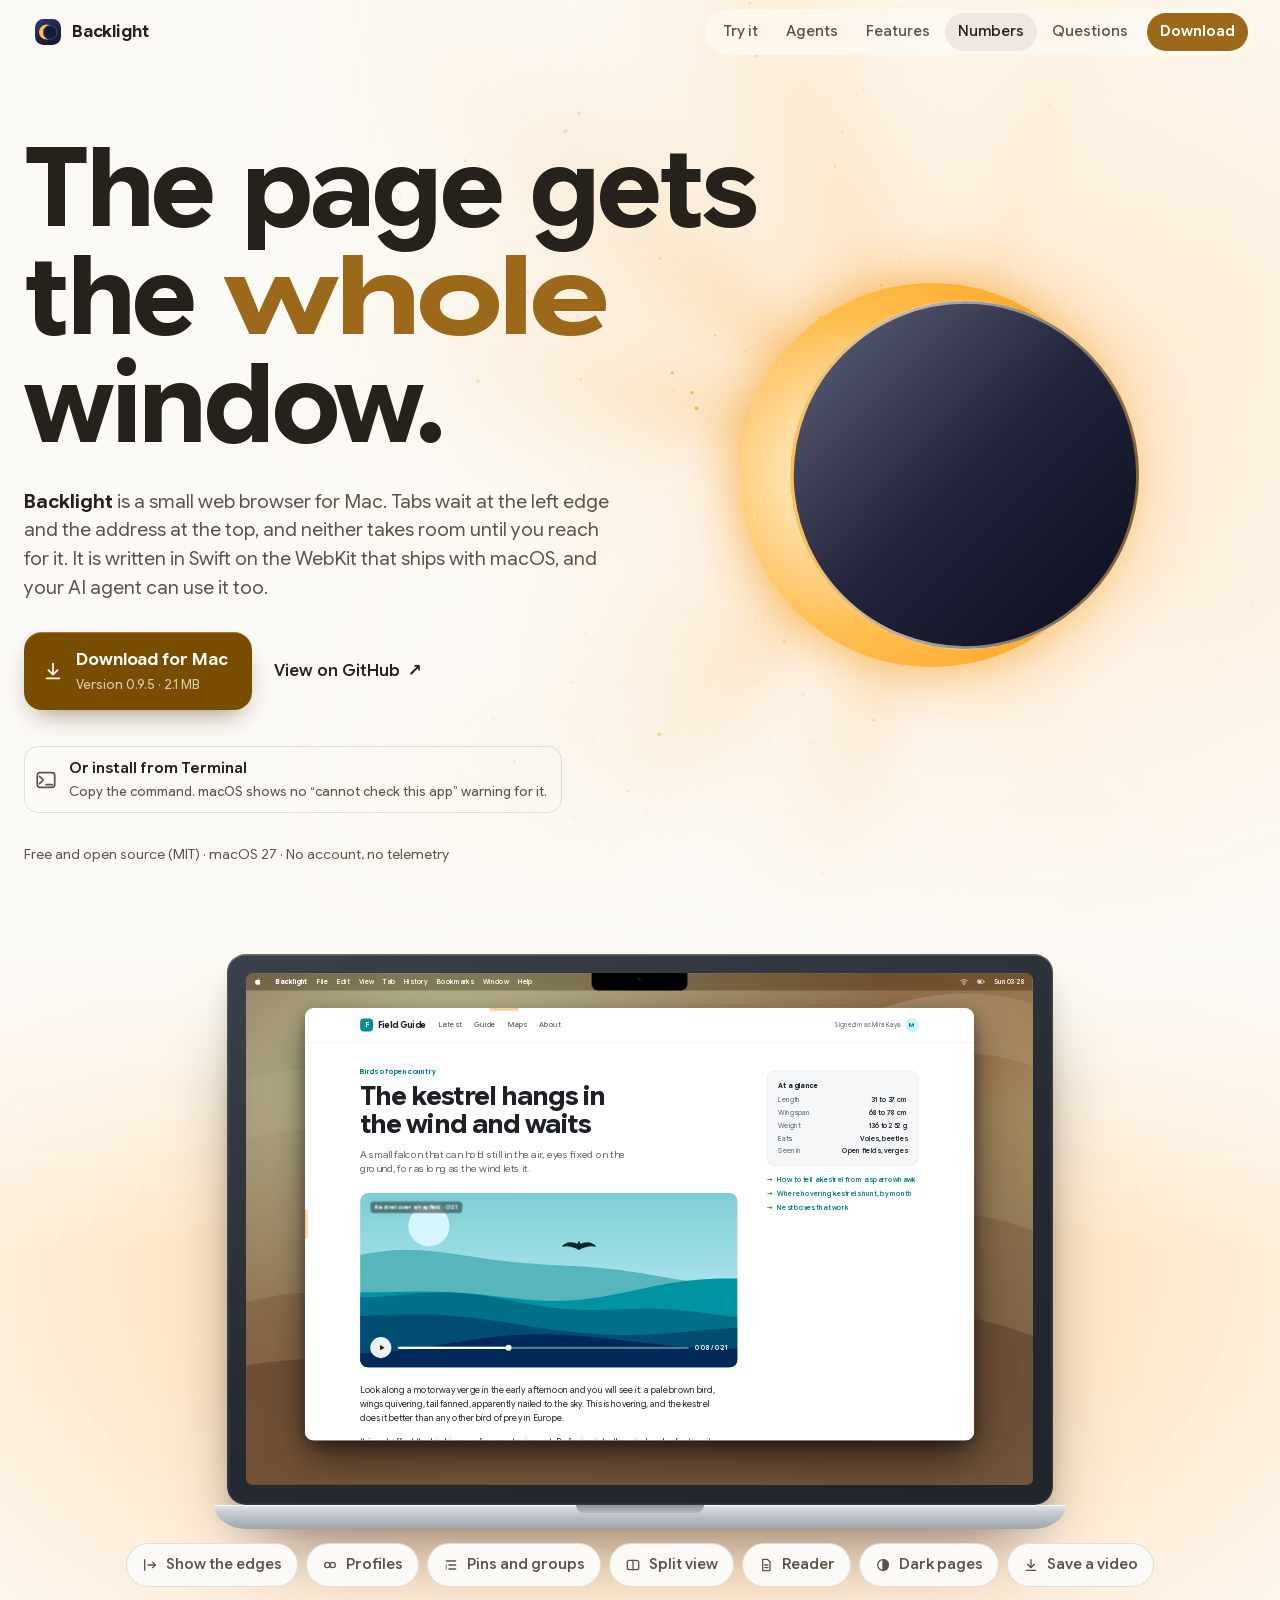
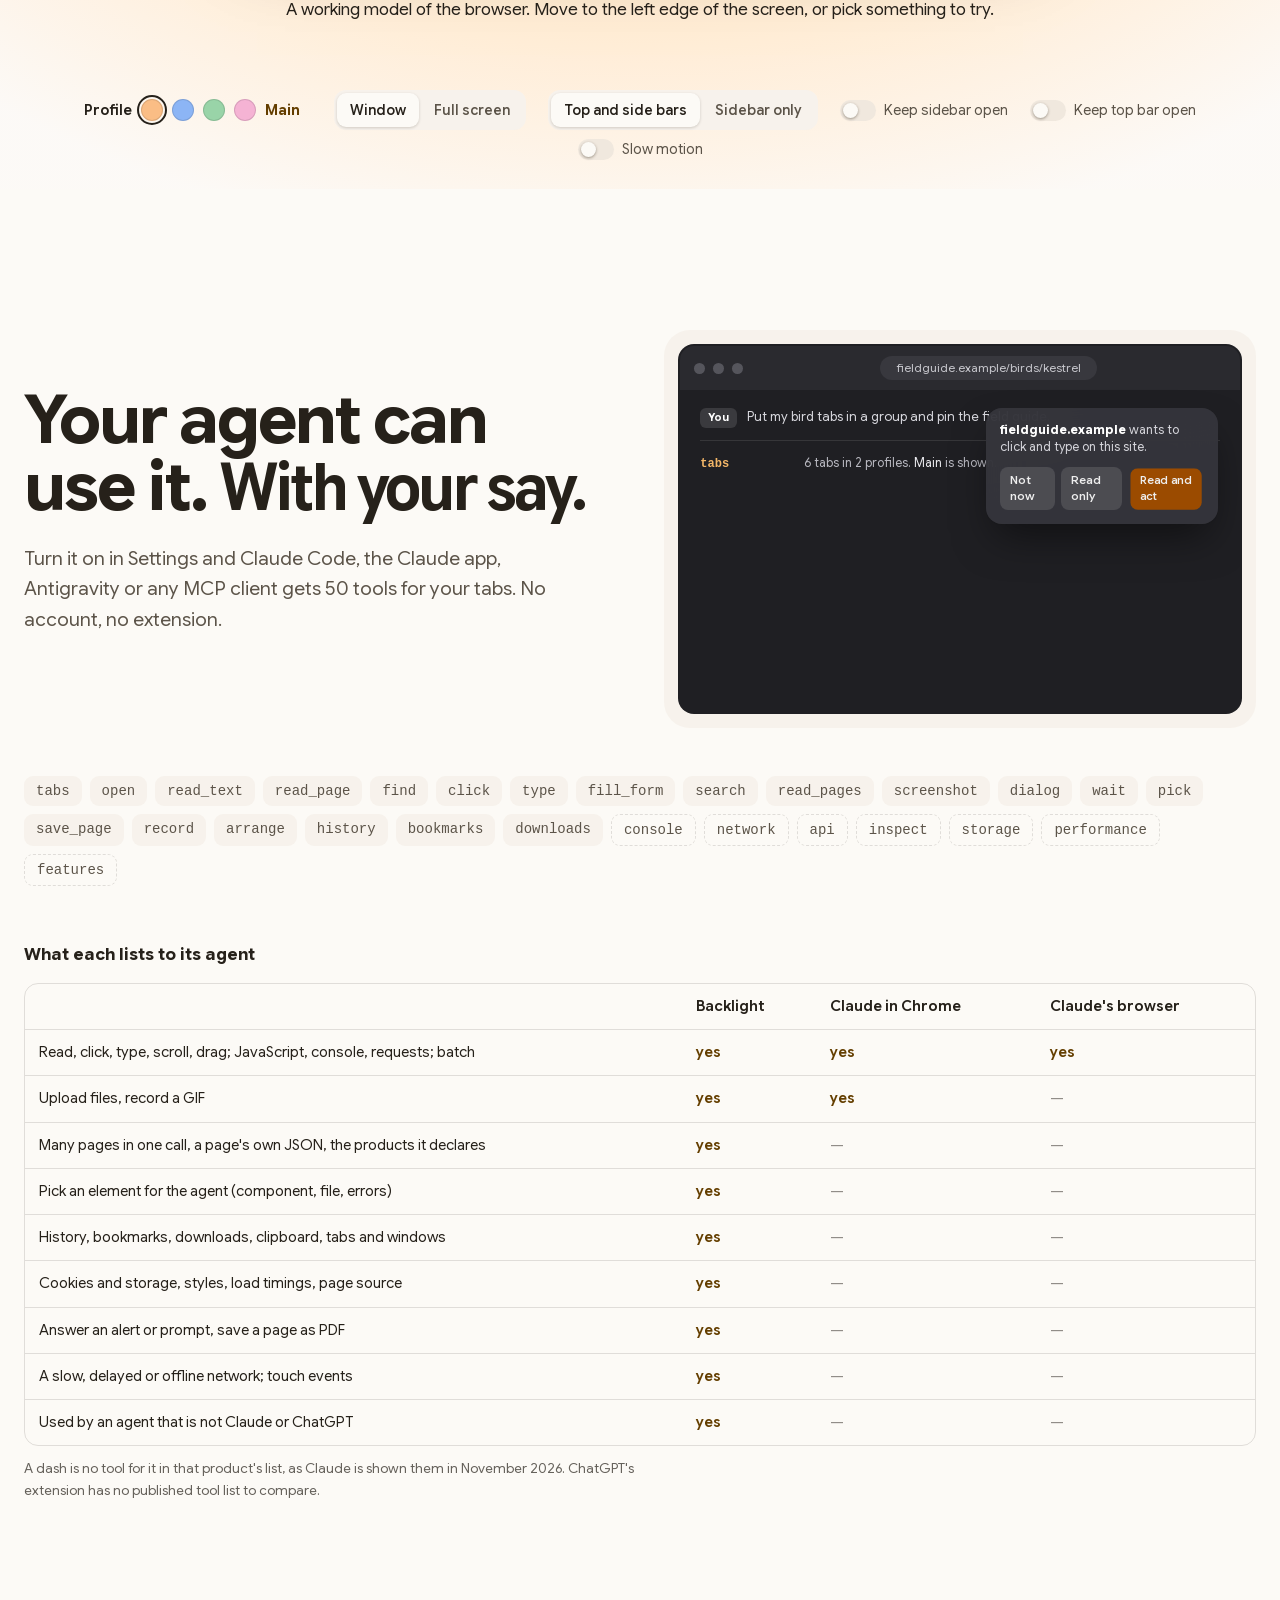
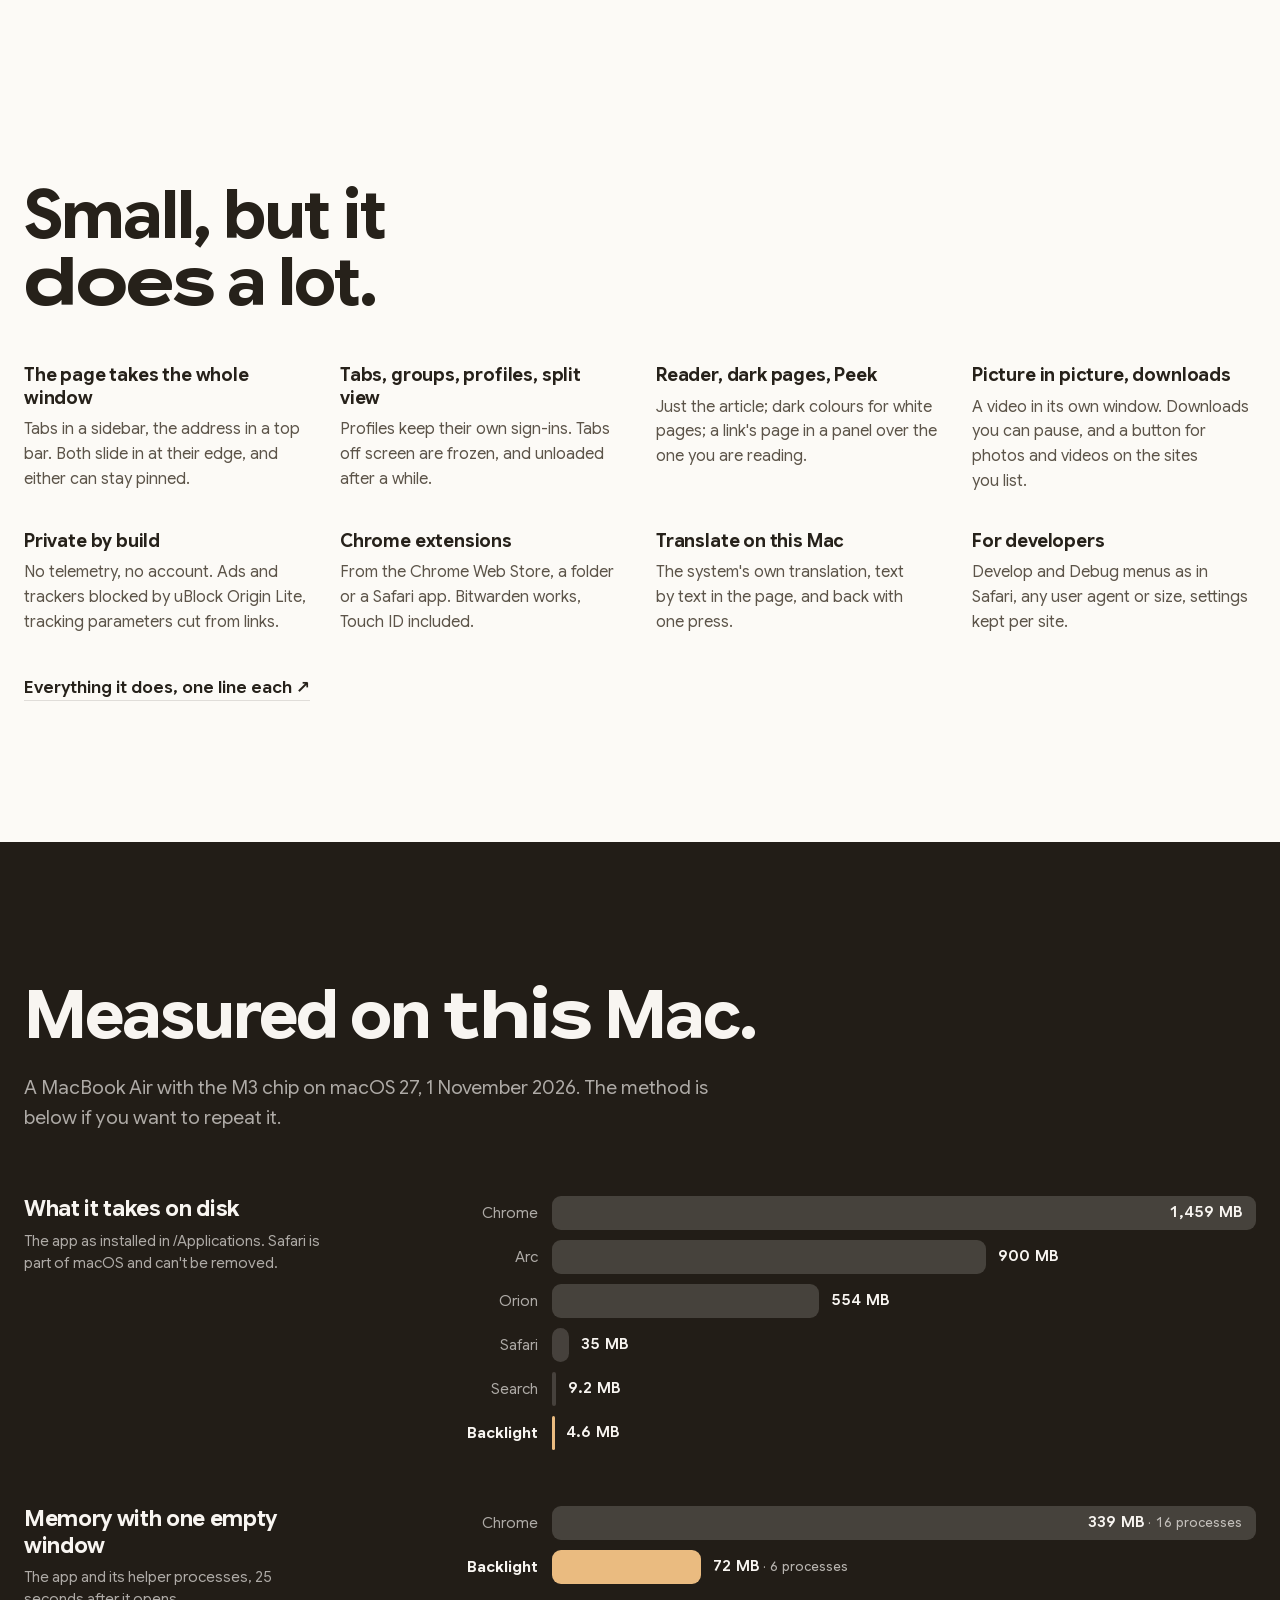
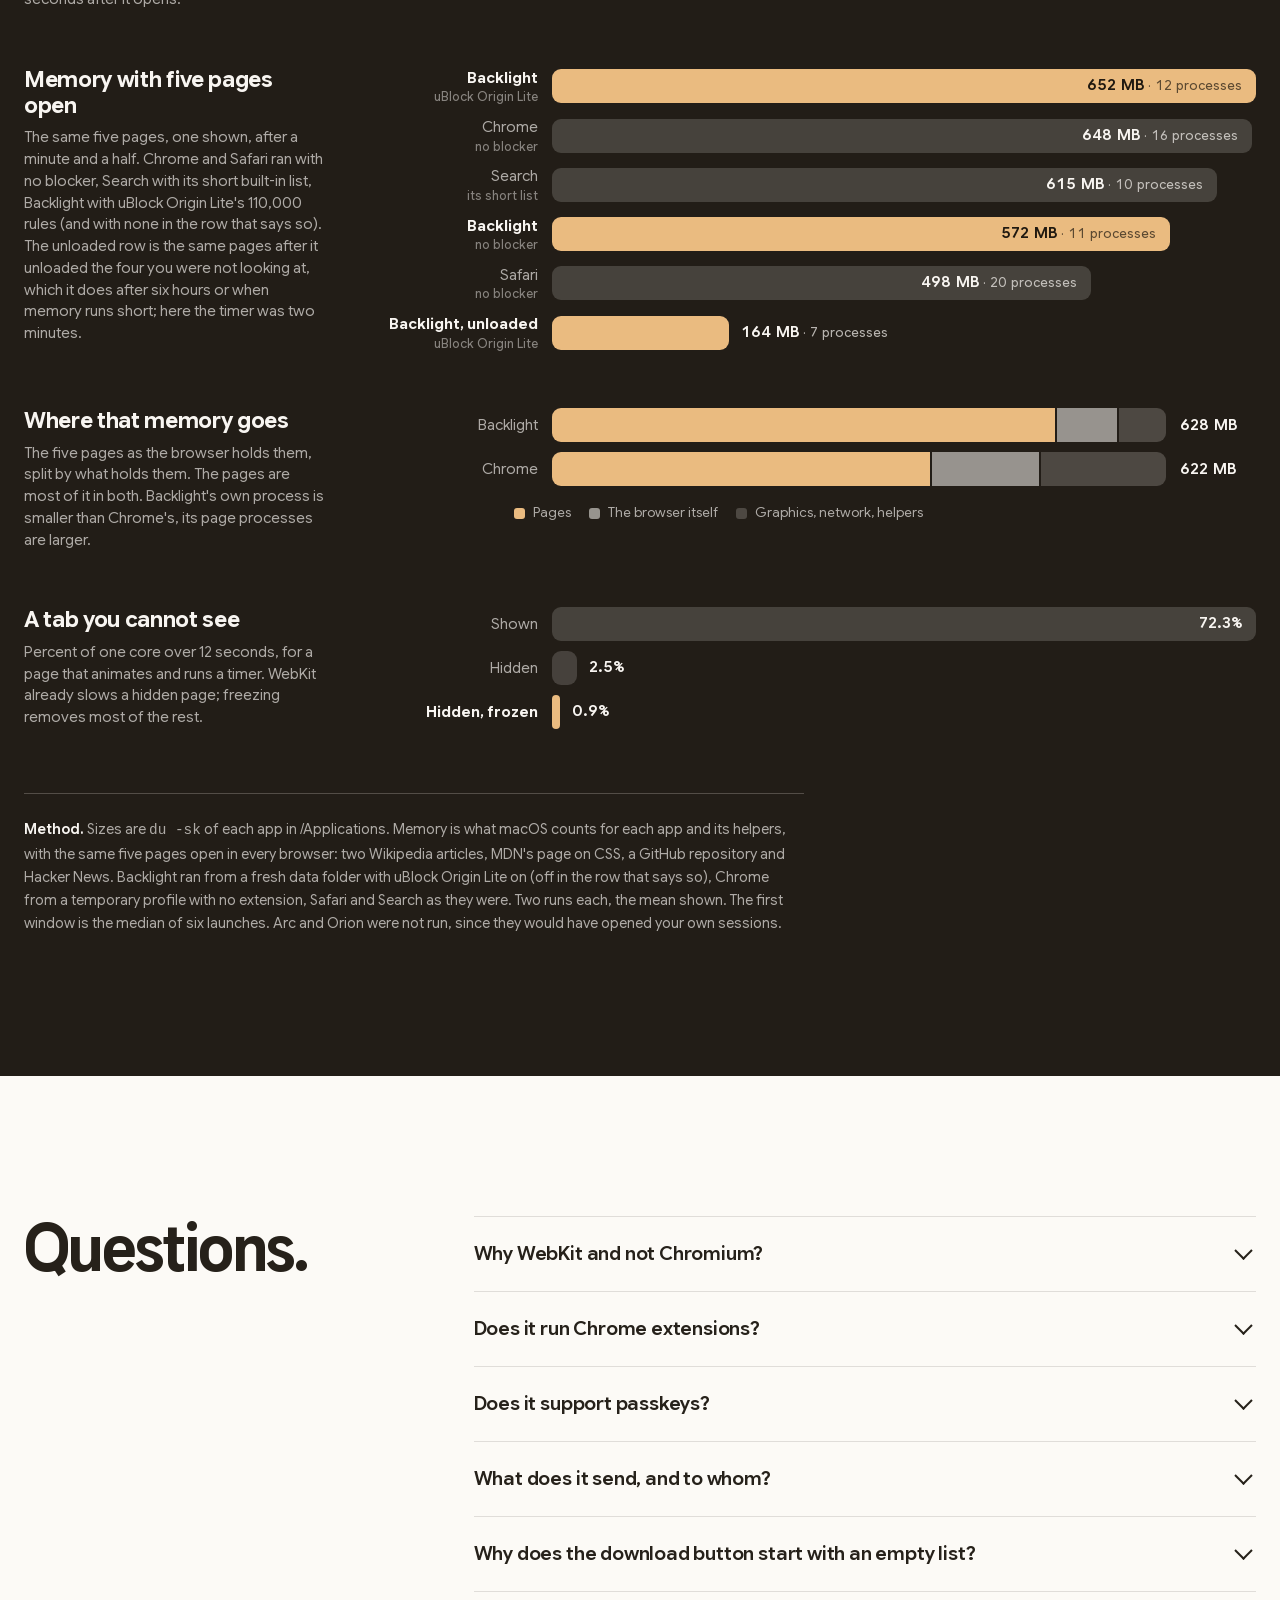
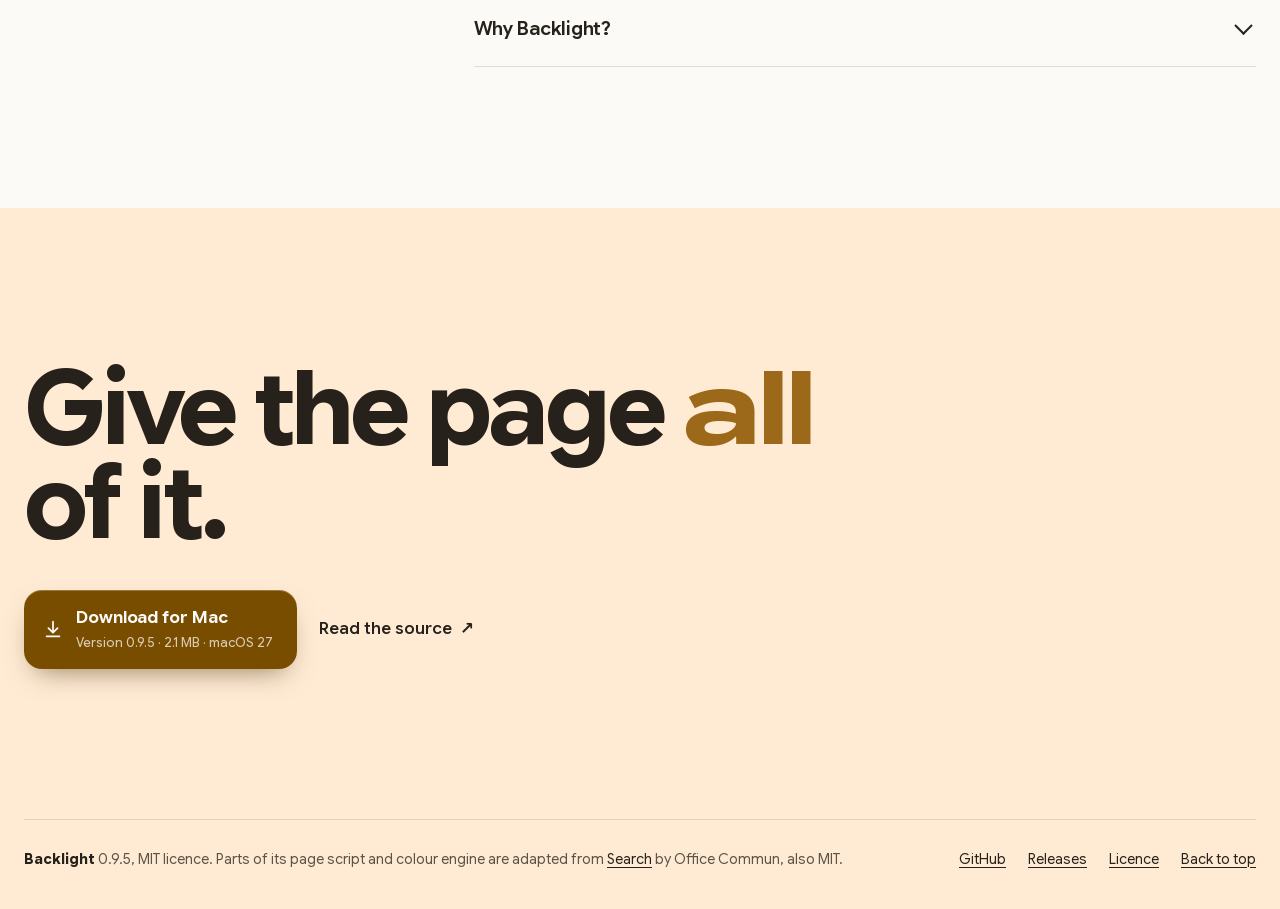
==== commit 4aaf6810: "README rewritten short with screenshots (the long one is FEATURES.md); the website shortened, with a" ====
--- a/docs/index.html
+++ b/docs/index.html
@@ -205,27 +205,7 @@
 @media (prefers-reduced-motion: reduce) { .reveal { opacity: 1; transform: none; transition: none; } .hero h1 .l > span { animation: none; transform: none; } .hero-sub, .cta, .meta { animation: none; opacity: 1; } html { scroll-behavior: auto; } }
 
 /* What it does: an index, not a grid of cards */
-.index-head { display: grid; grid-template-columns: minmax(0, 1fr) auto; gap: 24px 48px; align-items: end; }
-.finder { display: flex; align-items: center; gap: 10px; padding: 0 16px; height: 48px; width: min(380px, 100%); border-radius: 14px; background: var(--paper-2); border: 1px solid transparent; }
-.finder:focus-within { border-color: var(--brand); }
-.finder svg { width: 18px; height: 18px; color: var(--ink-2); flex: none; }
-.finder input { flex: 1; min-width: 0; border: 0; background: none; color: var(--ink); font: inherit; font-size: 1rem; outline: none; }
-.finder input::placeholder { color: var(--ink-2); }
-.groups-nav { display: flex; flex-wrap: wrap; gap: 6px; margin-top: 36px; }
-.groups-nav button { border: 1px solid var(--line); background: none; padding: 7px 14px; border-radius: 999px; font-size: .9rem; font-weight: 550; color: var(--ink-2); transition: all .2s; }
-.groups-nav button:hover { color: var(--ink); background: var(--paper-2); }
-.groups-nav button[aria-pressed="true"] { background: var(--ink); border-color: var(--ink); color: var(--paper); }
-.fgroup { display: grid; grid-template-columns: minmax(180px, 280px) 1fr; gap: 12px clamp(24px, 5vw, 80px); padding: 44px 0; border-top: 1px solid var(--line); }
-.fgroup:first-of-type { margin-top: 40px; }
-.fgroup h3 { font-size: 1.5rem; line-height: 1.15; letter-spacing: -.02em; font-weight: 680; position: sticky; top: 92px; align-self: start; }
-.fgroup h3 small { display: block; margin-top: 8px; font-size: .9375rem; font-weight: 400; letter-spacing: 0; color: var(--ink-2); line-height: 1.45; }
-.frows { display: grid; grid-template-columns: repeat(2, minmax(0, 1fr)); gap: 28px clamp(24px, 4vw, 56px); }
-.frow h4 { font-size: 1.0625rem; font-weight: 640; letter-spacing: -.01em; display: flex; align-items: baseline; gap: 10px; }
-.frow h4 kbd { font-size: .72rem; font-weight: 500; }
-.frow p { color: var(--ink-2); font-size: 1rem; line-height: 1.55; margin-top: 4px; text-wrap: pretty; }
-.frow[hidden], .fgroup[hidden] { display: none; }
 .none { padding: 40px 0; color: var(--ink-2); }
-@media (max-width: 820px) { .fgroup { grid-template-columns: 1fr; } .fgroup h3 { position: static; } .frows { grid-template-columns: 1fr; } .index-head { grid-template-columns: 1fr; } }
 
 /* Numbers */
 .numbers { background: var(--inv); color: oklch(.97 .006 var(--h)); --on-brand: oklch(.97 .006 var(--h)); --on-brand-dim: oklch(.97 .006 var(--h) / .66); --brand: oklch(.82 calc(var(--c) * .85) var(--h)); overflow: clip; }
@@ -385,6 +365,21 @@
 .cmp td.y { color: var(--brand-ink, inherit); font-weight: 600; }
 .cmp td.n { opacity: .5; }
 .cmp-note { margin-top: 12px; font-size: .85rem; opacity: .7; max-width: 70ch; }
+
+.hl-grid { display: grid; grid-template-columns: repeat(4, minmax(0, 1fr)); gap: 36px 32px; margin-top: 48px; }
+.hl h3 { font-size: 1.125rem; line-height: 1.25; letter-spacing: -.01em; font-weight: 650; }
+.hl p { color: var(--ink-2); font-size: 1rem; line-height: 1.55; margin-top: 8px; text-wrap: pretty; }
+.hl-more { margin-top: 40px; }
+.hl-more a { color: var(--ink); font-weight: 600; text-decoration: none; border-bottom: 1.5px solid var(--line); padding-bottom: 2px; }
+.hl-more a:hover { border-color: var(--brand); }
+@media (max-width: 980px) { .hl-grid { grid-template-columns: repeat(2, minmax(0, 1fr)); } }
+@media (max-width: 560px) { .hl-grid { grid-template-columns: 1fr; gap: 28px; } }
+.install { margin-top: 6px; }
+.install .copy { display: inline-flex; align-items: center; gap: 12px; padding: 10px 14px 10px 10px; border: 1px solid var(--line); border-radius: 14px; background: none; color: var(--ink); font: inherit; text-align: left; cursor: pointer; transition: background .2s, border-color .2s; }
+.install .copy:hover { background: var(--paper-2); border-color: var(--ink-2); }
+.install .copy svg { width: 22px; height: 22px; flex: none; color: var(--ink-2); }
+.install .copy span { font-weight: 600; font-size: .9375rem; }
+.install .copy small { display: block; font-weight: 450; font-size: .8125rem; color: var(--ink-2); margin-top: 1px; }
 
 /* ---------- The laptop: a 13.6" MacBook Air, measured off the real screen (1710 x 1112 pt, notch 208 x 37.5) ---------- */
 .laptop { --k: .7; position: relative; width: 100%; }
@@ -753,11 +748,14 @@
       <div class="hero-row">
         <p class="hero-sub"><b data-name>Backlight</b> is a small web browser for Mac. Tabs wait at the left edge and the address at the top, and neither takes room until you reach for it. It is written in Swift on the WebKit that ships with macOS, and your AI agent can use it too.</p>
         <div class="cta">
-          <a class="btn" href="https://github.com/mbahakeskin/Backlight/releases/latest">
+          <a class="btn" href="https://github.com/mbahakeskin/Backlight/releases/download/v0.9.5/Backlight-0.9.5.zip">
             <svg viewBox="0 0 24 24" fill="none" stroke="currentColor" stroke-width="1.9" stroke-linecap="round" stroke-linejoin="round" aria-hidden="true"><path d="M12 4v11"/><path d="m7 11 5 5 5-5"/><path d="M5 20h14"/></svg>
             <span>Download for Mac<small>Version 0.9.5 · 2.1 MB</small></span>
           </a>
           <a class="btn-quiet" href="https://github.com/mbahakeskin/Backlight">View on GitHub <span aria-hidden="true">↗</span></a>
+        </div>
+        <div class="install" data-install>
+          <button type="button" class="copy" data-copy="curl -s https://api.github.com/repos/mbahakeskin/Backlight/releases/latest | grep -o 'https://[^&quot;]*\.zip' | xargs curl -sL -o /tmp/Backlight.zip &amp;&amp; unzip -q -o /tmp/Backlight.zip -d /Applications &amp;&amp; open /Applications/Backlight.app"><svg viewBox="0 0 24 24" fill="none" stroke="currentColor" stroke-width="1.9" stroke-linecap="round" stroke-linejoin="round" aria-hidden="true"><path d="m5 8 4 4-4 4"/><path d="M12 17h7"/><rect x="2.5" y="4" width="19" height="16" rx="3"/></svg><span>Or install from Terminal<small>Copy the command. macOS shows no “cannot check this app” warning for it.</small></span></button>
         </div>
         <p class="meta">Free and open source (MIT) · macOS 27 · No account, no telemetry</p>
       </div>
@@ -901,88 +899,18 @@
 
   <section class="sec" id="features" aria-labelledby="fh">
     <div class="wrap">
-      <div class="index-head reveal">
-        <div>
-          <h2 id="fh">Small, but it <span class="w">does</span> a lot.</h2>
-          <p class="lede">All of it is in the app today. Search, or pick a part.</p>
-        </div>
-        <label class="finder"><svg viewBox="0 0 24 24" fill="none" stroke="currentColor" stroke-width="2" stroke-linecap="round" aria-hidden="true"><circle cx="11" cy="11" r="6.5"/><path d="m16 16 4 4"/></svg><span class="sr">Search the features</span><input id="finder" type="search" placeholder="Search the features" autocomplete="off"></label>
+      <h2 id="fh" class="reveal">Small, but it <span class="w">does</span> a lot.</h2>
+      <div class="hl-grid reveal">
+        <div class="hl"><h3>The page takes the whole window</h3><p>Tabs in a sidebar, the address in a top bar. Both slide in at their edge, and either can stay pinned.</p></div>
+        <div class="hl"><h3>Tabs, groups, profiles, split view</h3><p>Profiles keep their own sign-ins. Tabs off screen are frozen, and unloaded after a while.</p></div>
+        <div class="hl"><h3>Reader, dark pages, Peek</h3><p>Just the article; dark colours for white pages; a link's page in a panel over the one you are reading.</p></div>
+        <div class="hl"><h3>Picture in picture, downloads</h3><p>A video in its own window. Downloads you can pause, and a button for photos and videos on the sites you list.</p></div>
+        <div class="hl"><h3>Private by build</h3><p>No telemetry, no account. Ads and trackers blocked by uBlock Origin Lite, tracking parameters cut from links.</p></div>
+        <div class="hl"><h3>Chrome extensions</h3><p>From the Chrome Web Store, a folder or a Safari app. Bitwarden works, Touch ID included.</p></div>
+        <div class="hl"><h3>Translate on this Mac</h3><p>The system's own translation, text by text in the page, and back with one press.</p></div>
+        <div class="hl"><h3>For developers</h3><p>Develop and Debug menus as in Safari, any user agent or size, settings kept per site.</p></div>
       </div>
-      <div class="groups-nav" id="gnav" role="group" aria-label="Parts"></div>
-      <div id="findex">
-      <div class="fgroup reveal" id="f-edges" data-group="edges" data-title="Windows and edges">
-        <h3>Windows and edges</h3>
-        <div class="frows">
-          <div class="frow"><h4>The page takes the whole window</h4><p>Tabs sit in a sidebar and the address in a top bar. Both slide in when the pointer reaches their edge, and either can be pinned open.</p></div>
-          <div class="frow"><h4>Sidebar only</h4><p>Settings can drop the top bar. The sidebar then holds back, forward, the site and its buttons. A new install starts this way.</p></div>
-          <div class="frow"><h4>Full screen</h4><p>On a Mac with a notch the top bar runs around it. The menu bar and the Dock stay hidden until you press against the edge.</p></div>
-          <div class="frow"><h4>A new tab is a field</h4><p>It opens over the page you are on, and the tab exists once you enter something. It suggests tabs, bookmarks and history, and matches letters in order (“gthub”) or two initials (“gh bl”).</p></div>
-          <div class="frow"><h4>Keywords and commands</h4><p>Type a site's keyword and a space (“yt lofi”) to search it. Start with &gt; to run any menu command.</p></div>
-        </div>
-      </div>
-      <div class="fgroup reveal" id="f-tabs" data-group="tabs" data-title="Tabs, groups and profiles">
-        <h3>Tabs, groups and profiles</h3>
-        <div class="frows">
-          <div class="frow"><h4>Pinned tabs</h4><p>Three to a row, as tiles above the rest.</p></div>
-          <div class="frow"><h4>Tab groups</h4><p>A coloured name that folds, with a line of that colour down its tabs. Right-click a tab to add it.</p></div>
-          <div class="frow"><h4>Tabs stay under their parent</h4><p>A tab opened from a link sits under its source, and closing it takes you back there.</p></div>
-          <div class="frow"><h4>Profiles</h4><p>Coloured dots above the pinned tabs. Each profile has its own cookies, sign-ins, tabs, history and bookmarks. Extensions, zoom and site permissions are shared.</p></div>
-          <div class="frow"><h4>Split view</h4><p>Right-click a tab or link and choose Open Side by Side. Drag the divider; the framed half has the keyboard.</p></div>
-          <div class="frow"><h4>Private tabs</h4><p>They share one cookie jar kept in memory, which goes when the app quits. They are never saved and never shown to an agent.</p></div>
-          <div class="frow"><h4>Quiet tabs</h4><p>A tab off screen is frozen, and unloaded after six hours or when memory runs short. A tab with unsent typing, sound or a call is left alone.</p></div>
-        </div>
-      </div>
-      <div class="fgroup reveal" id="f-reading" data-group="reading" data-title="Reading and looking">
-        <h3>Reading and looking</h3>
-        <div class="frows">
-          <div class="frow"><h4>Reader <kbd>⌥⌘R</kbd></h4><p>Just the article, in light, sepia or dark, serif or sans, in five sizes.</p></div>
-          <div class="frow"><h4>Dark pages <kbd>⇧⌘D</kbd></h4><p>A page that stays white while macOS is dark gets dark colours, pictures untouched. Off until you turn it on.</p></div>
-          <div class="frow"><h4>Peek <kbd>⇧ click</kbd></h4><p>A link's page in a panel over the one you are reading; Esc puts it away. Hold ⌘ over a link for a smaller preview.</p></div>
-          <div class="frow"><h4>Translate Page</h4><p>The system's own translation, done on this Mac.</p></div>
-          <div class="frow"><h4>Zoom, by site <kbd>⌘+ ⌘−</kbd></h4><p>Set once and remembered for the site, except in private tabs.</p></div>
-          <div class="frow"><h4>Picture in picture <kbd>⇧⌘P</kbd></h4><p>Just the video, in a window you can resize. A playing video goes there by itself when you leave its tab.</p></div>
-          <div class="frow"><h4>The page as one picture <kbd>⇧⌘R</kbd></h4><p>Copies the whole page, top to bottom, as a single image.</p></div>
-          <div class="frow"><h4>Pick Color from Screen</h4><p>In the View menu: macOS's eyedropper, with the color's code copied to the clipboard.</p></div>
-        </div>
-      </div>
-      <div class="fgroup reveal" id="f-saving" data-group="saving" data-title="Saving">
-        <h3>Saving</h3>
-        <div class="frows">
-          <div class="frow"><h4>A download button for photos and videos</h4><p>On the sites you list, a small button appears over a large photo or video. The list starts empty.</p></div>
-          <div class="frow"><h4>Videos sent in pieces</h4><p>A video the page loads in pieces is joined into one mp4: an HLS playlist (AES-128 included), or a picture file and a sound file.</p></div>
-          <div class="frow"><h4>Downloads you can steer</h4><p>Pause, resume, cancel and restart, with speed and time left. Paused ones and the last hundred finished survive quitting.</p></div>
-          <div class="frow"><h4>Copy address without the tracking <kbd>⇧⌘C</kbd></h4><p>Removes utm_, fbclid, gclid and share codes, but never a video's t or a search's q. ⌥⇧⌘C copies the address as it is.</p></div>
-          <div class="frow"><h4>Import</h4><p>Bookmarks and history from Chrome and its kin, Safari and Firefox, and a password file (CSV) from Chrome and its kin.</p></div>
-        </div>
-      </div>
-      <div class="fgroup reveal" id="f-privacy" data-group="privacy" data-title="Privacy and the network">
-        <h3>Privacy and the network</h3>
-        <div class="frows">
-          <div class="frow"><h4>No telemetry, no account</h4><p>Only the pages you open, plus a daily check for a newer version that Settings turns off.</p></div>
-          <div class="frow"><h4>Ads and trackers</h4><p>Blocked by uBlock Origin Lite, the Safari extension from the App Store, YouTube's ads included.</p></div>
-          <div class="frow"><h4>Tracking parameters</h4><p>Links you follow lose fbclid, gclid and the like, using the list macOS keeps for Safari.</p></div>
-          <div class="frow"><h4>What a site may do</h4><p>The lock shows how the page was fetched, what it may do (location, notifications), what it stores here and its zoom.</p></div>
-          <div class="frow"><h4>Google keeps your region</h4><p>Searches carry the Mac's language and region, so a VPN doesn't switch the results.</p></div>
-        </div>
-      </div>
-      <div class="fgroup reveal" id="f-ext" data-group="ext" data-title="Extensions">
-        <h3>Extensions</h3>
-        <div class="frows">
-          <div class="frow"><h4>Chrome Web Store, folders, Safari</h4><p>Install from the Chrome Web Store (signature checked), an unpacked folder, or a Safari extension inside its app. One set serves every profile.</p></div>
-          <div class="frow"><h4>Talks to Mac apps</h4><p>Bitwarden's Touch ID through its desktop app works.</p></div>
-        </div>
-      </div>
-      <div class="fgroup reveal" id="f-dev" data-group="dev" data-title="For developers">
-        <h3>For developers</h3>
-        <div class="frows">
-          <div class="frow"><h4>Develop and Debug menus</h4><p>As in Safari: Web Inspector, console, page source, timelines and WebKit's experimental features.</p></div>
-          <div class="frow"><h4>Settings kept per site</h4><p>A site's user agent, color scheme and switches (JavaScript, images, styles) are saved and applied when you visit it.</p></div>
-          <div class="frow"><h4>Any user agent, any size</h4><p>iPhone, iPad, Chrome, Firefox or your own, at phone, tablet or typed-in sizes.</p></div>
-          <div class="frow"><h4>Pick Element for the Agent</h4><p>Point at an element and the agent gets its selector, text, HTML, styles, framework components and the page's recent errors.</p></div>
-        </div>
-      </div>
-      </div>
-      <p class="none" id="none" hidden>Nothing here by that name. <button type="button" id="clearFind" style="background:none;border:0;color:var(--brand);font-weight:600;padding:0;text-decoration:underline">Show everything</button></p>
+      <p class="hl-more reveal"><a href="https://github.com/mbahakeskin/Backlight/blob/main/FEATURES.md">Everything it does, one line each <span aria-hidden="true">↗</span></a></p>
     </div>
   </section>
 
@@ -1038,38 +966,7 @@
         </div>
       </div>
 
-      <dl class="ledger reveal" style="margin:72px 0 0; display:grid; gap:0">
-        <div style="display:grid;grid-template-columns:minmax(150px,300px) 1fr;gap:8px 32px;align-items:baseline;padding:22px 0;border-top:1px solid oklch(.985 .012 var(--h) / .2)"><dt style="font-size:clamp(2.2rem,5vw,4rem);font-weight:700;letter-spacing:-.035em;font-stretch:88%;font-variant-numeric:tabular-nums;line-height:1">2.0 MB</dt><dd style="font-size:1.0625rem;max-width:62ch"><b style="font-weight:650">The download.</b> <span style="color:var(--on-brand-dim)">A zip with the agent tools in it.</span></dd></div>
-        <div style="display:grid;grid-template-columns:minmax(150px,300px) 1fr;gap:8px 32px;align-items:baseline;padding:22px 0;border-top:1px solid oklch(.985 .012 var(--h) / .2)"><dt style="font-size:clamp(2.2rem,5vw,4rem);font-weight:700;letter-spacing:-.035em;font-stretch:88%;font-variant-numeric:tabular-nums;line-height:1">4.6 MB</dt><dd style="font-size:1.0625rem;max-width:62ch"><b style="font-weight:650">Installed.</b> <span style="color:var(--on-brand-dim)">The app in /Applications, 4.4 MB of it the program.</span></dd></div>
-        <div style="display:grid;grid-template-columns:minmax(150px,300px) 1fr;gap:8px 32px;align-items:baseline;padding:22px 0;border-top:1px solid oklch(.985 .012 var(--h) / .2)"><dt style="font-size:clamp(2.2rem,5vw,4rem);font-weight:700;letter-spacing:-.035em;font-stretch:88%;font-variant-numeric:tabular-nums;line-height:1">0</dt><dd style="font-size:1.0625rem;max-width:62ch"><b style="font-weight:650">Dependencies.</b> <span style="color:var(--on-brand-dim)">Swift, AppKit, SwiftUI and WebKit.</span></dd></div>
-        <div style="display:grid;grid-template-columns:minmax(150px,300px) 1fr;gap:8px 32px;align-items:baseline;padding:22px 0;border-top:1px solid oklch(.985 .012 var(--h) / .2)"><dt style="font-size:clamp(2.2rem,5vw,4rem);font-weight:700;letter-spacing:-.035em;font-stretch:88%;font-variant-numeric:tabular-nums;line-height:1">0.08 s</dt><dd style="font-size:1.0625rem;max-width:62ch"><b style="font-weight:650">To its first window.</b> <span style="color:var(--on-brand-dim)">From opening the app, once it is in cache.</span></dd></div>
-        <div style="display:grid;grid-template-columns:minmax(150px,300px) 1fr;gap:8px 32px;align-items:baseline;padding:22px 0;border-top:1px solid oklch(.985 .012 var(--h) / .2)"><dt style="font-size:clamp(2.2rem,5vw,4rem);font-weight:700;letter-spacing:-.035em;font-stretch:88%;font-variant-numeric:tabular-nums;line-height:1">26,864</dt><dd style="font-size:1.0625rem;max-width:62ch"><b style="font-weight:650">Lines of Swift.</b> <span style="color:var(--on-brand-dim)">In 73 files, all in the repository.</span></dd></div>
-      </dl>
-
       <p class="method reveal"><b>Method.</b> Sizes are <code>du -sk</code> of each app in /Applications. Memory is what macOS counts for each app and its helpers, with the same five pages open in every browser: two Wikipedia articles, MDN's page on CSS, a GitHub repository and Hacker News. Backlight ran from a fresh data folder with uBlock Origin Lite on (off in the row that says so), Chrome from a temporary profile with no extension, Safari and Search as they were. Two runs each, the mean shown. The first window is the median of six launches. Arc and Orion were not run, since they would have opened your own sessions.</p>
-    </div>
-  </section>
-
-  <section class="sec quiet" id="quiet" aria-labelledby="qh">
-    <div class="wrap">
-      <h2 id="qh" class="reveal">Quiet <span class="w">by</span> build.</h2>
-      <p class="lede reveal">It sends nothing but the pages you open and, once a day, a check for a newer version. Settings turns that off.</p>
-      <div class="quiet-grid">
-        <ul class="reveal">
-          <li><b>No telemetry</b><span>No analytics, crash reports or account.</span></li>
-          <li><b>No dependencies</b><span>Swift and the frameworks that ship with the Mac.</span></li>
-          <li><b>Updates by hand</b><span>Checked against GitHub's SHA-256 and the app's signature, and never installed without your say.</span></li>
-          <li><b>The source</b><span>MIT licence, on GitHub. Releases are built from a clean clone.</span></li>
-        </ul>
-        <div class="honest reveal">
-          <h3>What it cannot do yet</h3>
-          <ul>
-            <li><b>Passkeys.</b><span>WebKit gives them to a browser only with an entitlement Apple grants on request, tied to a paid developer account.</span></li>
-            <li><b>Device emulation, in part.</b><span>For an agent here, touch is made by a script and a slow network by the inspector, not by the engine; a screen's pixel ratio can't be set.</span></li>
-            <li><b>Pages built only for Chrome.</b><span>It is WebKit, like Safari, so a few of those misbehave.</span></li>
-          </ul>
-        </div>
-      </div>
     </div>
   </section>
 
@@ -1091,7 +988,7 @@
     <div class="wrap">
       <h2 id="ch">Give the page <span class="w">all</span> of it.</h2>
       <div class="cta">
-        <a class="btn" href="https://github.com/mbahakeskin/Backlight/releases/latest">
+        <a class="btn" href="https://github.com/mbahakeskin/Backlight/releases/download/v0.9.5/Backlight-0.9.5.zip">
           <svg viewBox="0 0 24 24" fill="none" stroke="currentColor" stroke-width="1.9" stroke-linecap="round" stroke-linejoin="round" aria-hidden="true"><path d="M12 4v11"/><path d="m7 11 5 5 5-5"/><path d="M5 20h14"/></svg>
           <span>Download for Mac<small>Version 0.9.5 · 2.1 MB · macOS 27</small></span>
         </a>
@@ -2035,23 +1932,13 @@
 const spy = new IntersectionObserver(es => es.forEach(e => { if (e.isIntersecting) $$('[data-spy]').forEach(a => a.classList.toggle('on', a.dataset.spy === e.target.id)); }), { rootMargin: '-45% 0px -50% 0px' });
 spyTargets.forEach(t => spy.observe(t));
 
-// the feature index: search and parts
-(() => {
-  const groups = $$('.fgroup'), input = $('#finder'), nav = $('#gnav'), none = $('#none'); let part = 'all';
-  nav.innerHTML = `<button data-g="all" aria-pressed="true">Everything</button>` + groups.map(g => `<button data-g="${g.dataset.group}" aria-pressed="false">${esc(g.dataset.title)}</button>`).join('');
-  const run = () => {
-    const q = input.value.trim().toLowerCase().split(/\s+/).filter(Boolean); let any = false;
-    groups.forEach(g => {
-      let n = 0;
-      $$('.frow', g).forEach(r => { const ok = q.every(w => (r.textContent + ' ' + g.dataset.title).toLowerCase().includes(w)); r.hidden = !ok; if (ok) n++; });
-      const show = n > 0 && (part === 'all' || g.dataset.group === part); g.hidden = !show; if (show) any = true;
-    });
-    none.hidden = any;
-  };
-  input.addEventListener('input', run);
-  nav.addEventListener('click', e => { const b = e.target.closest('[data-g]'); if (!b) return; part = b.dataset.g; $$('button', nav).forEach(x => x.setAttribute('aria-pressed', x === b)); run(); });
-  $('#clearFind').addEventListener('click', () => { input.value = ''; part = 'all'; $$('button', nav).forEach((x, i) => x.setAttribute('aria-pressed', i === 0)); run(); });
-})();
+// copy buttons: the install command
+$$('[data-copy]').forEach(b => b.addEventListener('click', async () => {
+  const small = $('small', b), was = small.textContent;
+  try { await navigator.clipboard.writeText(b.dataset.copy); small.textContent = 'Copied. Paste it in Terminal.'; }
+  catch (e) { small.textContent = 'Select and copy: ' + b.dataset.copy; }
+  setTimeout(() => { small.textContent = was; }, 4000);
+}));
 
 // the agent example plays once when it is seen
 (() => {
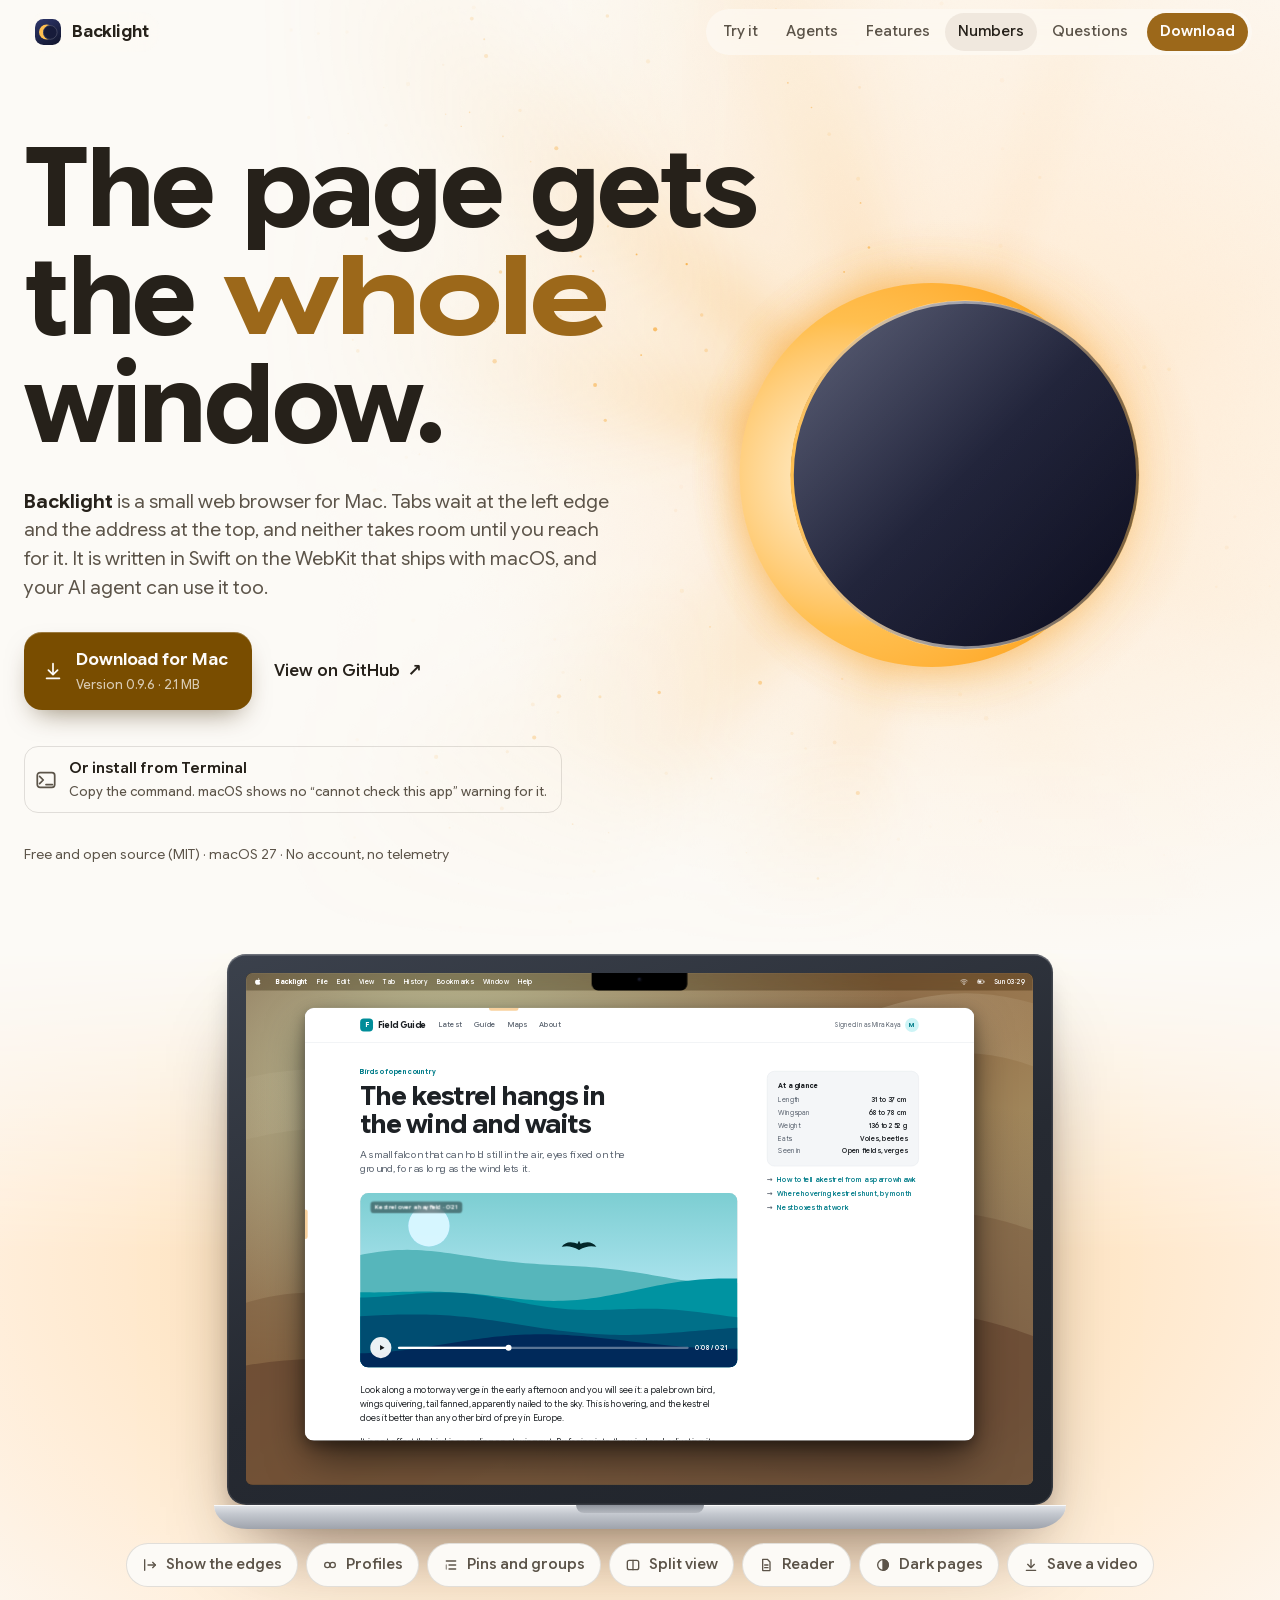
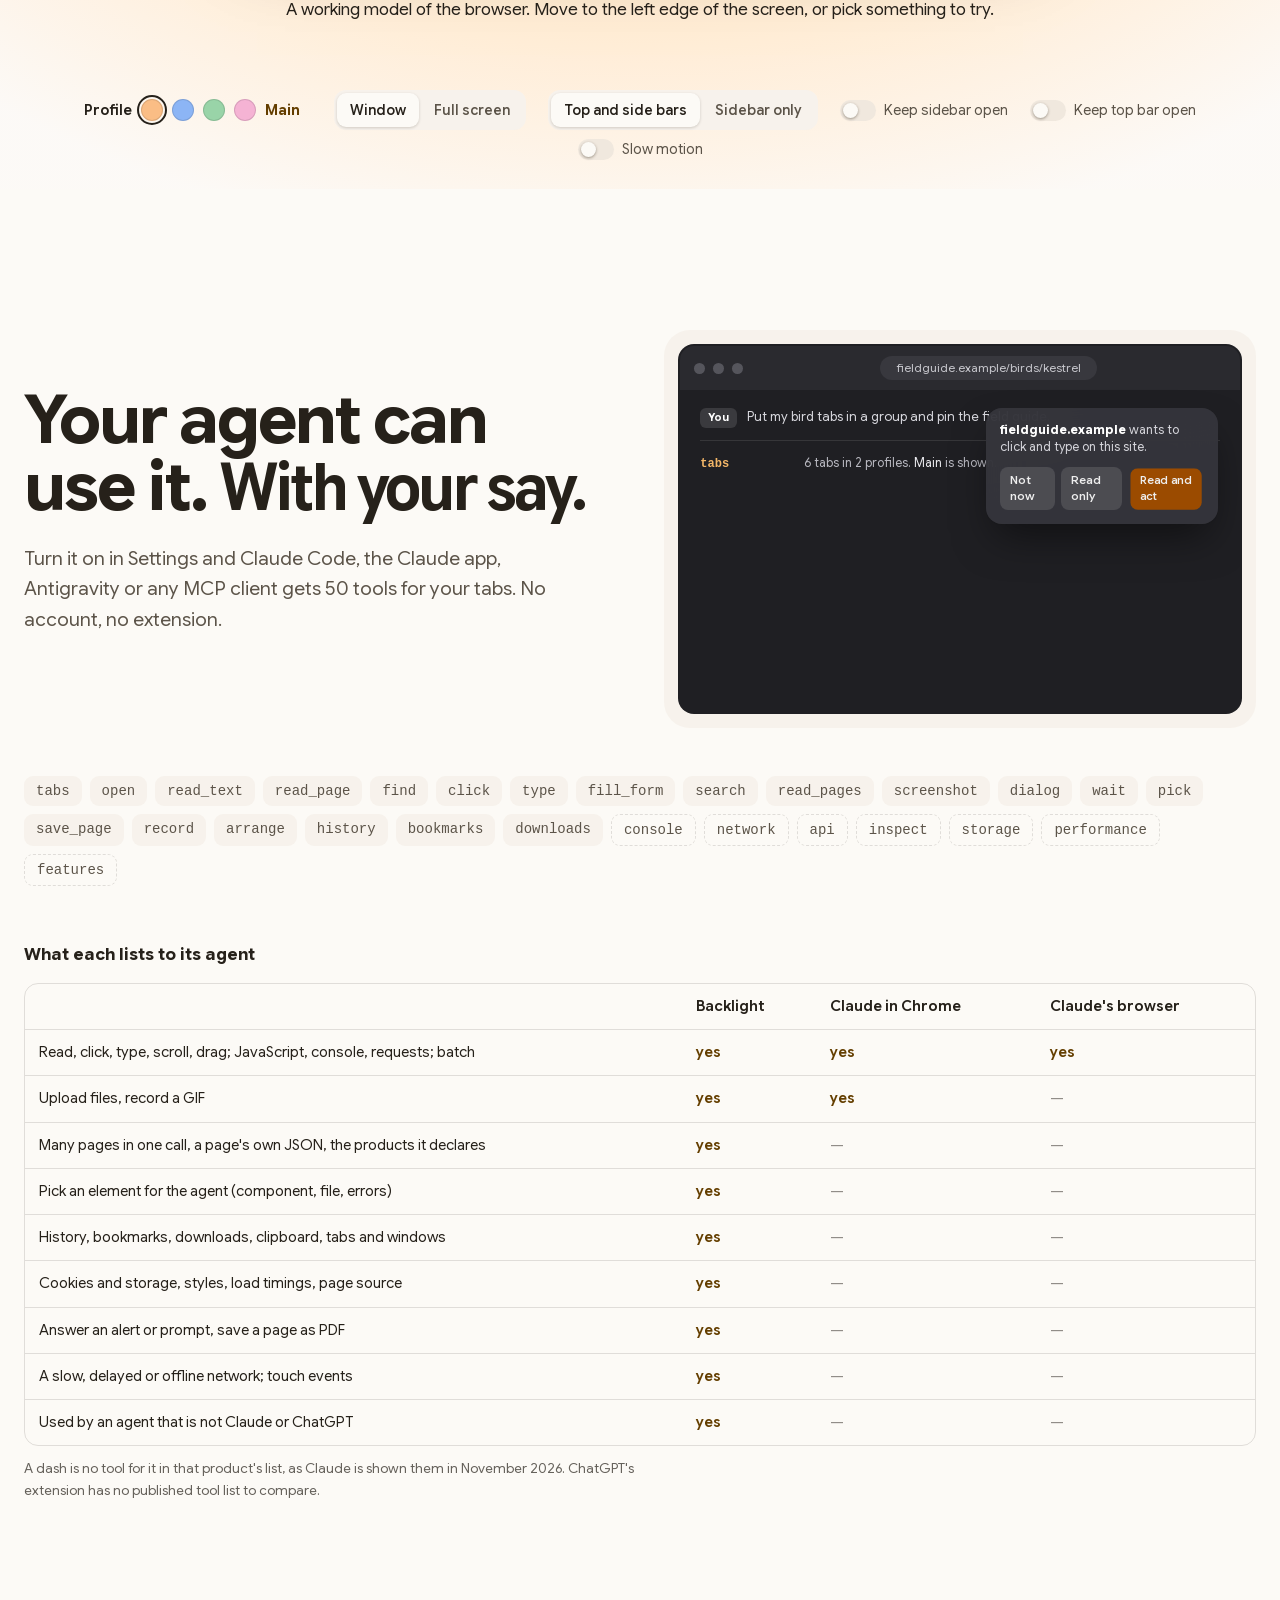
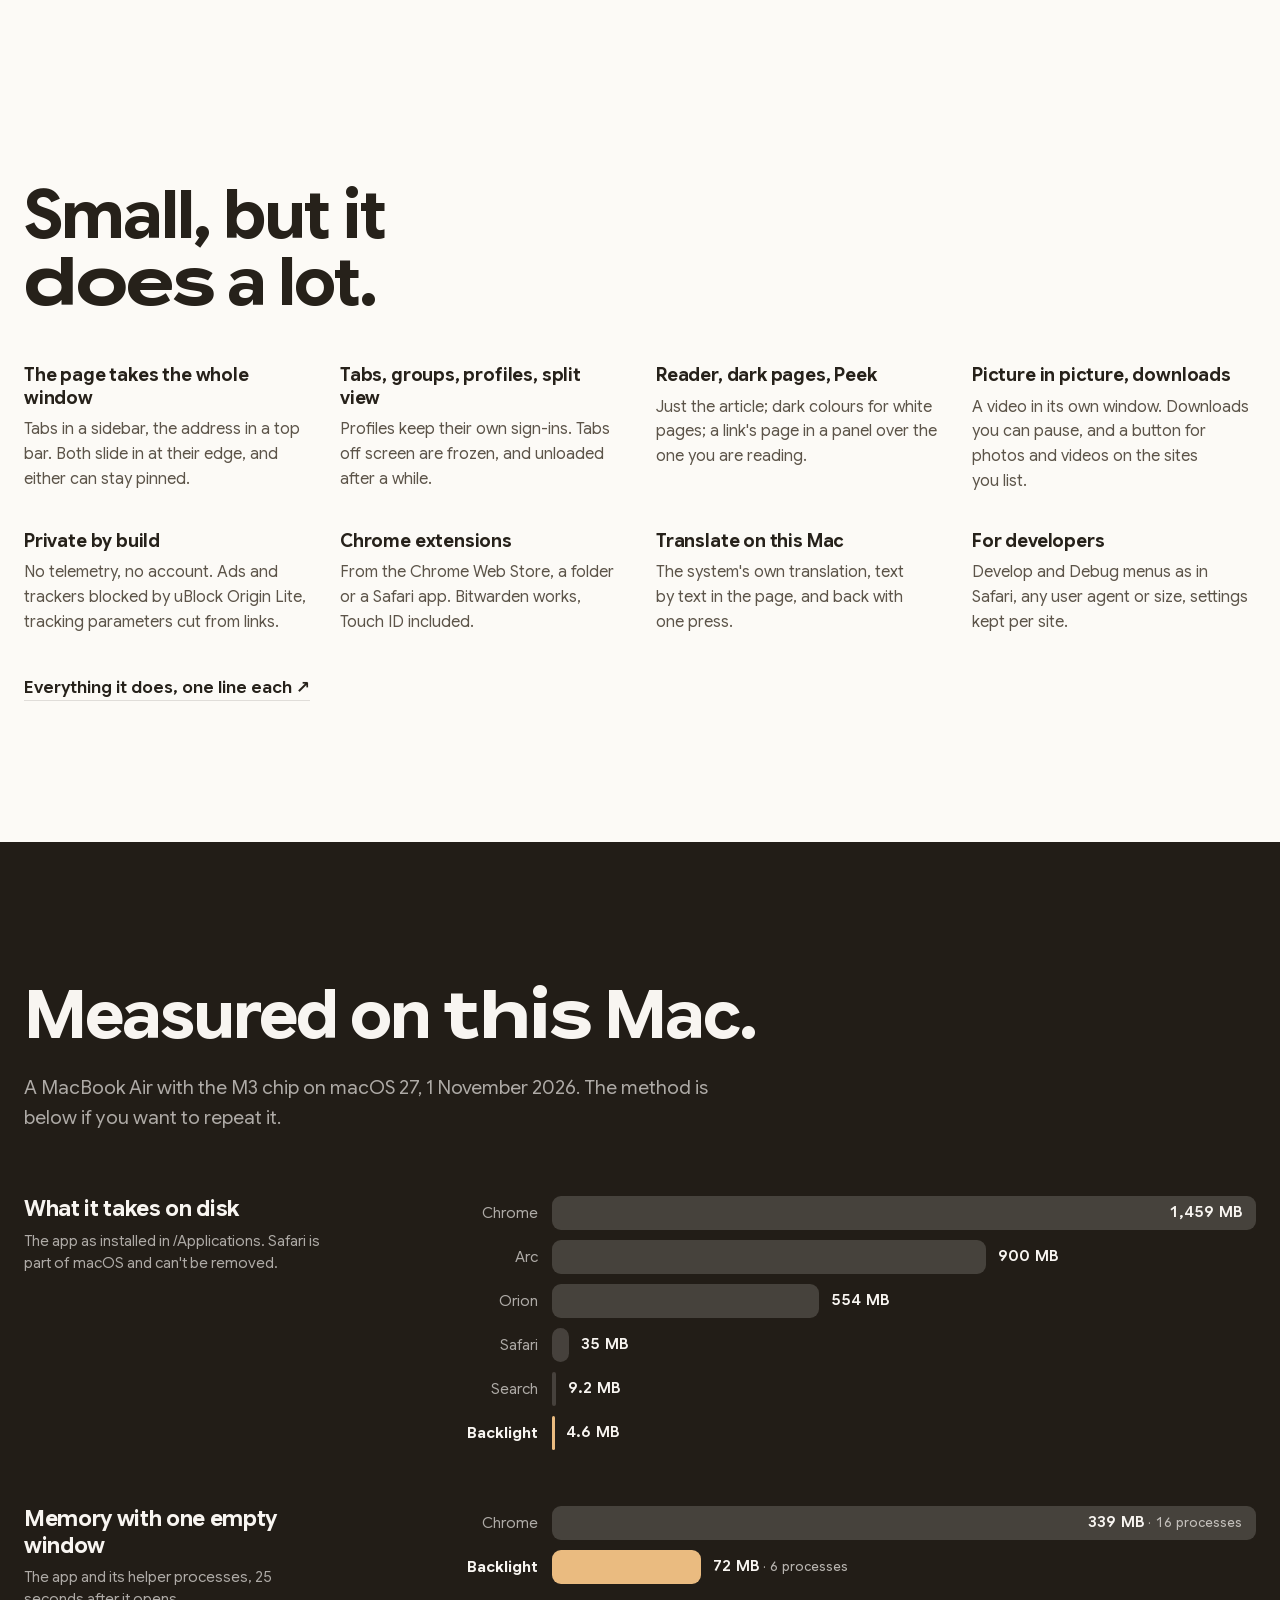
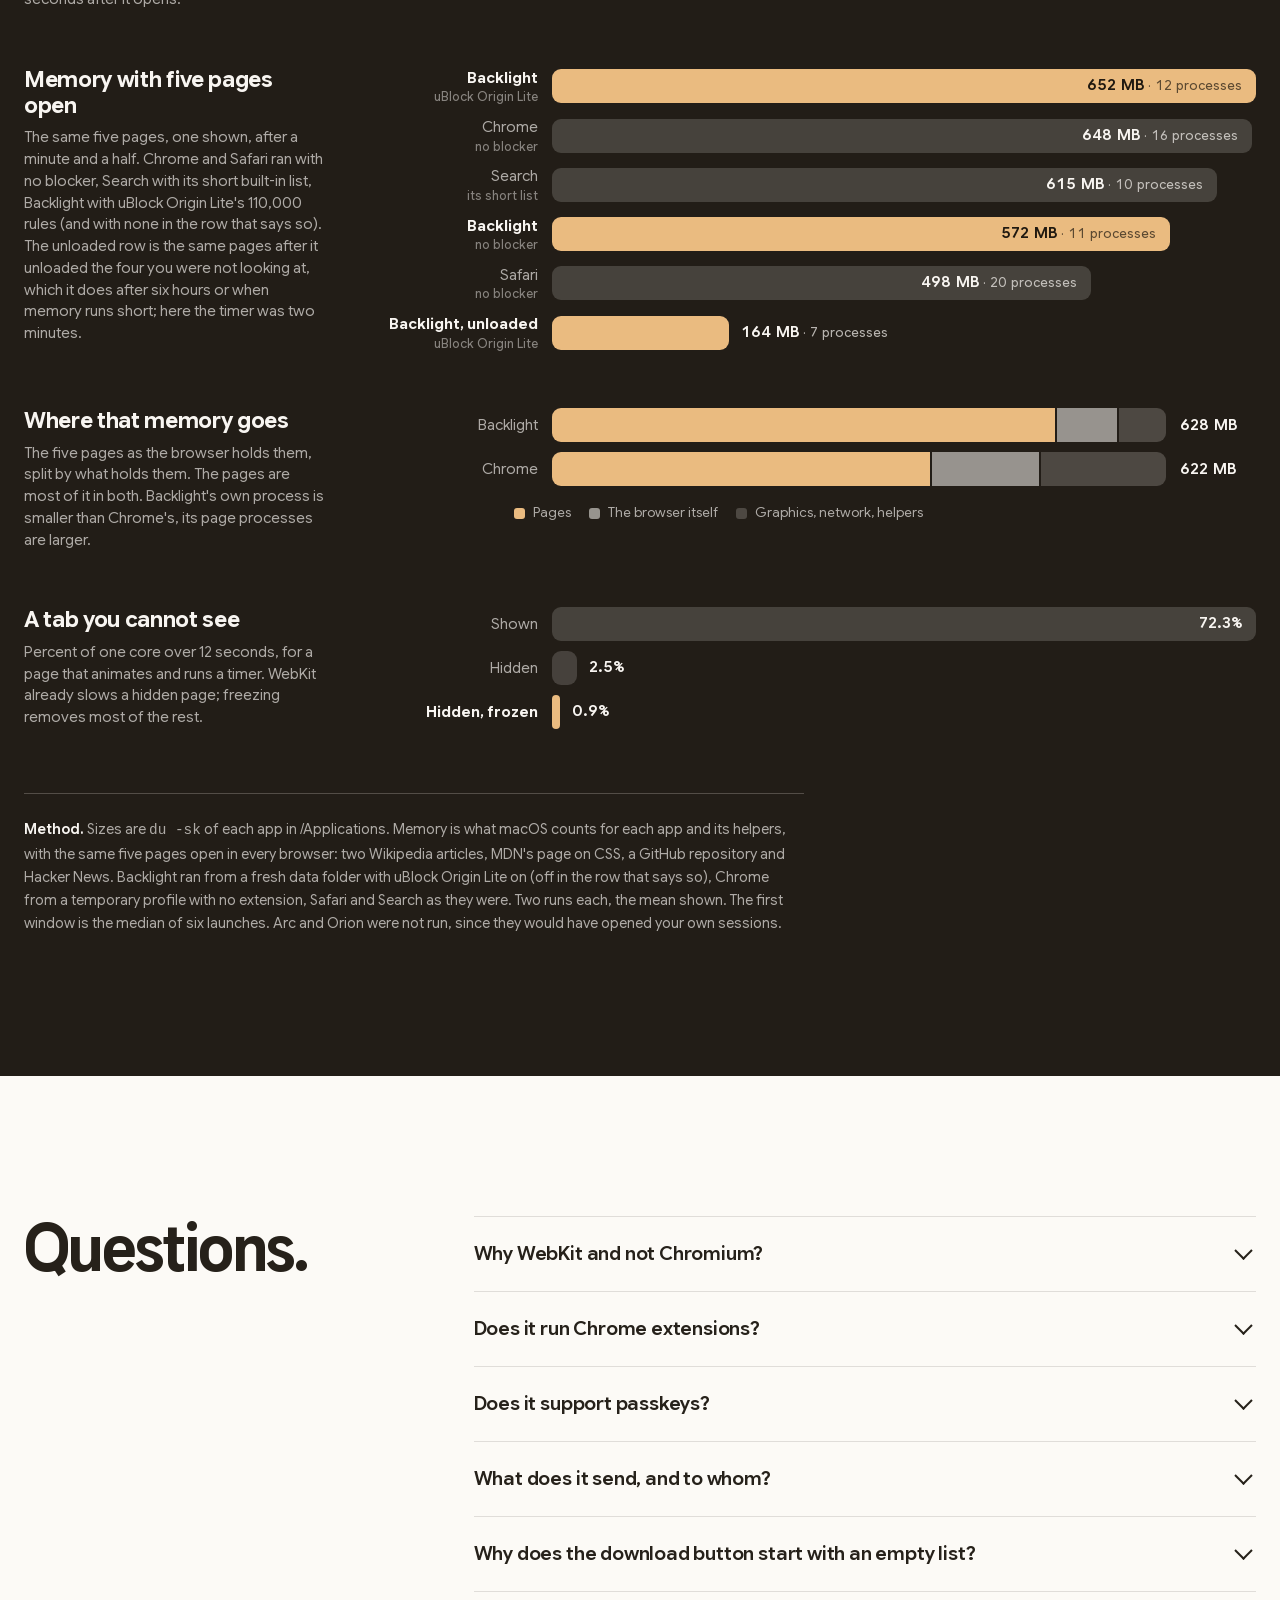
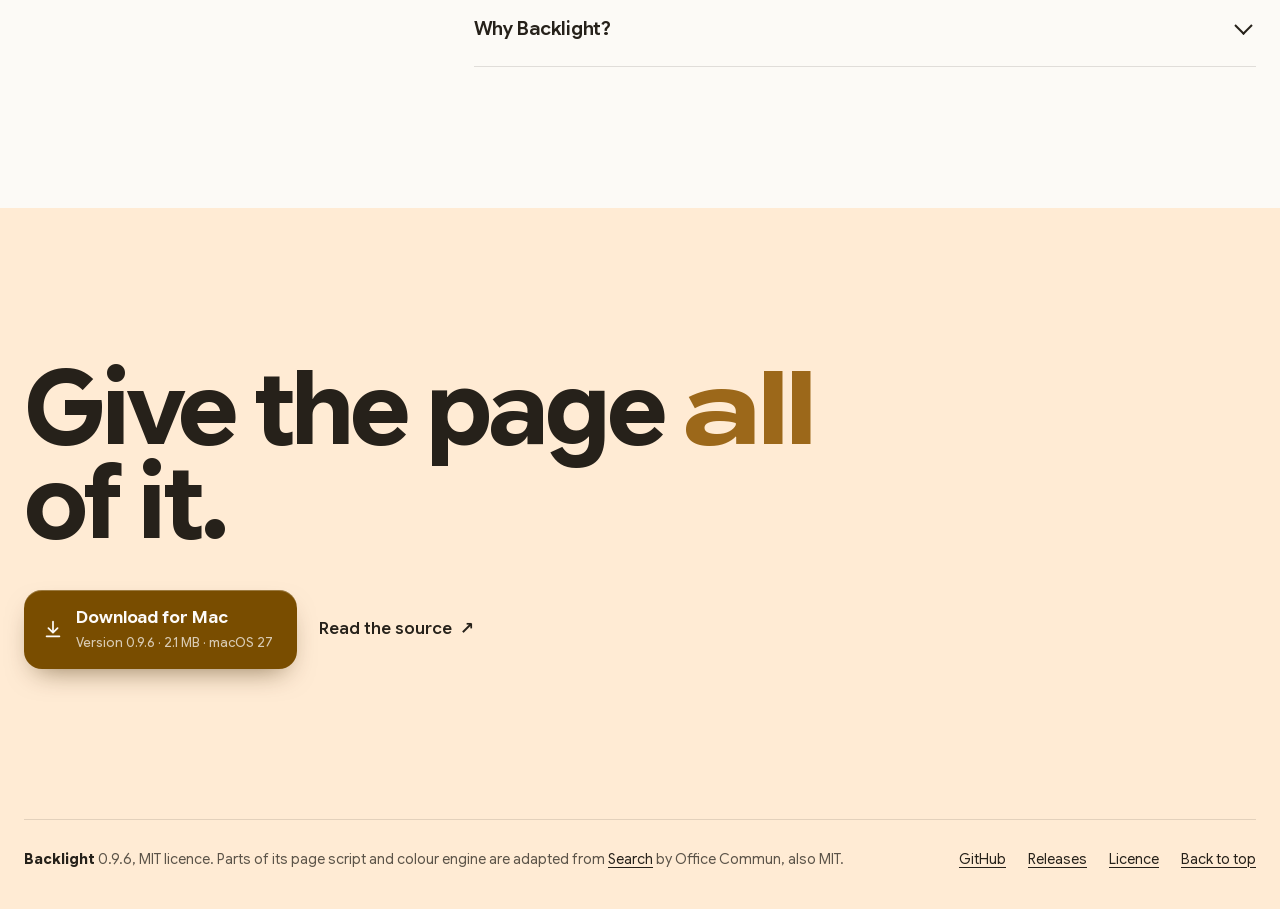
==== commit 1725f84e: "0.9.6; scrolling screenshot (⇧⌘S), native host and extension fixes, clicks no longer fall through th" ====
--- a/docs/index.html
+++ b/docs/index.html
@@ -748,9 +748,9 @@
       <div class="hero-row">
         <p class="hero-sub"><b data-name>Backlight</b> is a small web browser for Mac. Tabs wait at the left edge and the address at the top, and neither takes room until you reach for it. It is written in Swift on the WebKit that ships with macOS, and your AI agent can use it too.</p>
         <div class="cta">
-          <a class="btn" href="https://github.com/mbahakeskin/Backlight/releases/download/v0.9.5/Backlight-0.9.5.zip">
+          <a class="btn" href="https://github.com/mbahakeskin/Backlight/releases/download/v0.9.6/Backlight-0.9.6.zip">
             <svg viewBox="0 0 24 24" fill="none" stroke="currentColor" stroke-width="1.9" stroke-linecap="round" stroke-linejoin="round" aria-hidden="true"><path d="M12 4v11"/><path d="m7 11 5 5 5-5"/><path d="M5 20h14"/></svg>
-            <span>Download for Mac<small>Version 0.9.5 · 2.1 MB</small></span>
+            <span>Download for Mac<small>Version 0.9.6 · 2.1 MB</small></span>
           </a>
           <a class="btn-quiet" href="https://github.com/mbahakeskin/Backlight">View on GitHub <span aria-hidden="true">↗</span></a>
         </div>
@@ -988,14 +988,14 @@
     <div class="wrap">
       <h2 id="ch">Give the page <span class="w">all</span> of it.</h2>
       <div class="cta">
-        <a class="btn" href="https://github.com/mbahakeskin/Backlight/releases/download/v0.9.5/Backlight-0.9.5.zip">
+        <a class="btn" href="https://github.com/mbahakeskin/Backlight/releases/download/v0.9.6/Backlight-0.9.6.zip">
           <svg viewBox="0 0 24 24" fill="none" stroke="currentColor" stroke-width="1.9" stroke-linecap="round" stroke-linejoin="round" aria-hidden="true"><path d="M12 4v11"/><path d="m7 11 5 5 5-5"/><path d="M5 20h14"/></svg>
-          <span>Download for Mac<small>Version 0.9.5 · 2.1 MB · macOS 27</small></span>
+          <span>Download for Mac<small>Version 0.9.6 · 2.1 MB · macOS 27</small></span>
         </a>
         <a class="btn-quiet" href="https://github.com/mbahakeskin/Backlight">Read the source <span aria-hidden="true">↗</span></a>
       </div>
       <footer class="foot">
-        <span><b data-name style="color:var(--ink)">Backlight</b> 0.9.5, MIT licence. Parts of its page script and colour engine are adapted from <a href="https://github.com/driceroland/Search">Search</a> by Office Commun, also MIT.</span>
+        <span><b data-name style="color:var(--ink)">Backlight</b> 0.9.6, MIT licence. Parts of its page script and colour engine are adapted from <a href="https://github.com/driceroland/Search">Search</a> by Office Commun, also MIT.</span>
         <span class="foot-links"><a href="https://github.com/mbahakeskin/Backlight">GitHub</a><a href="https://github.com/mbahakeskin/Backlight/releases">Releases</a><a href="https://github.com/mbahakeskin/Backlight/blob/main/LICENSE">Licence</a><a href="#top">Back to top</a></span>
       </footer>
     </div>
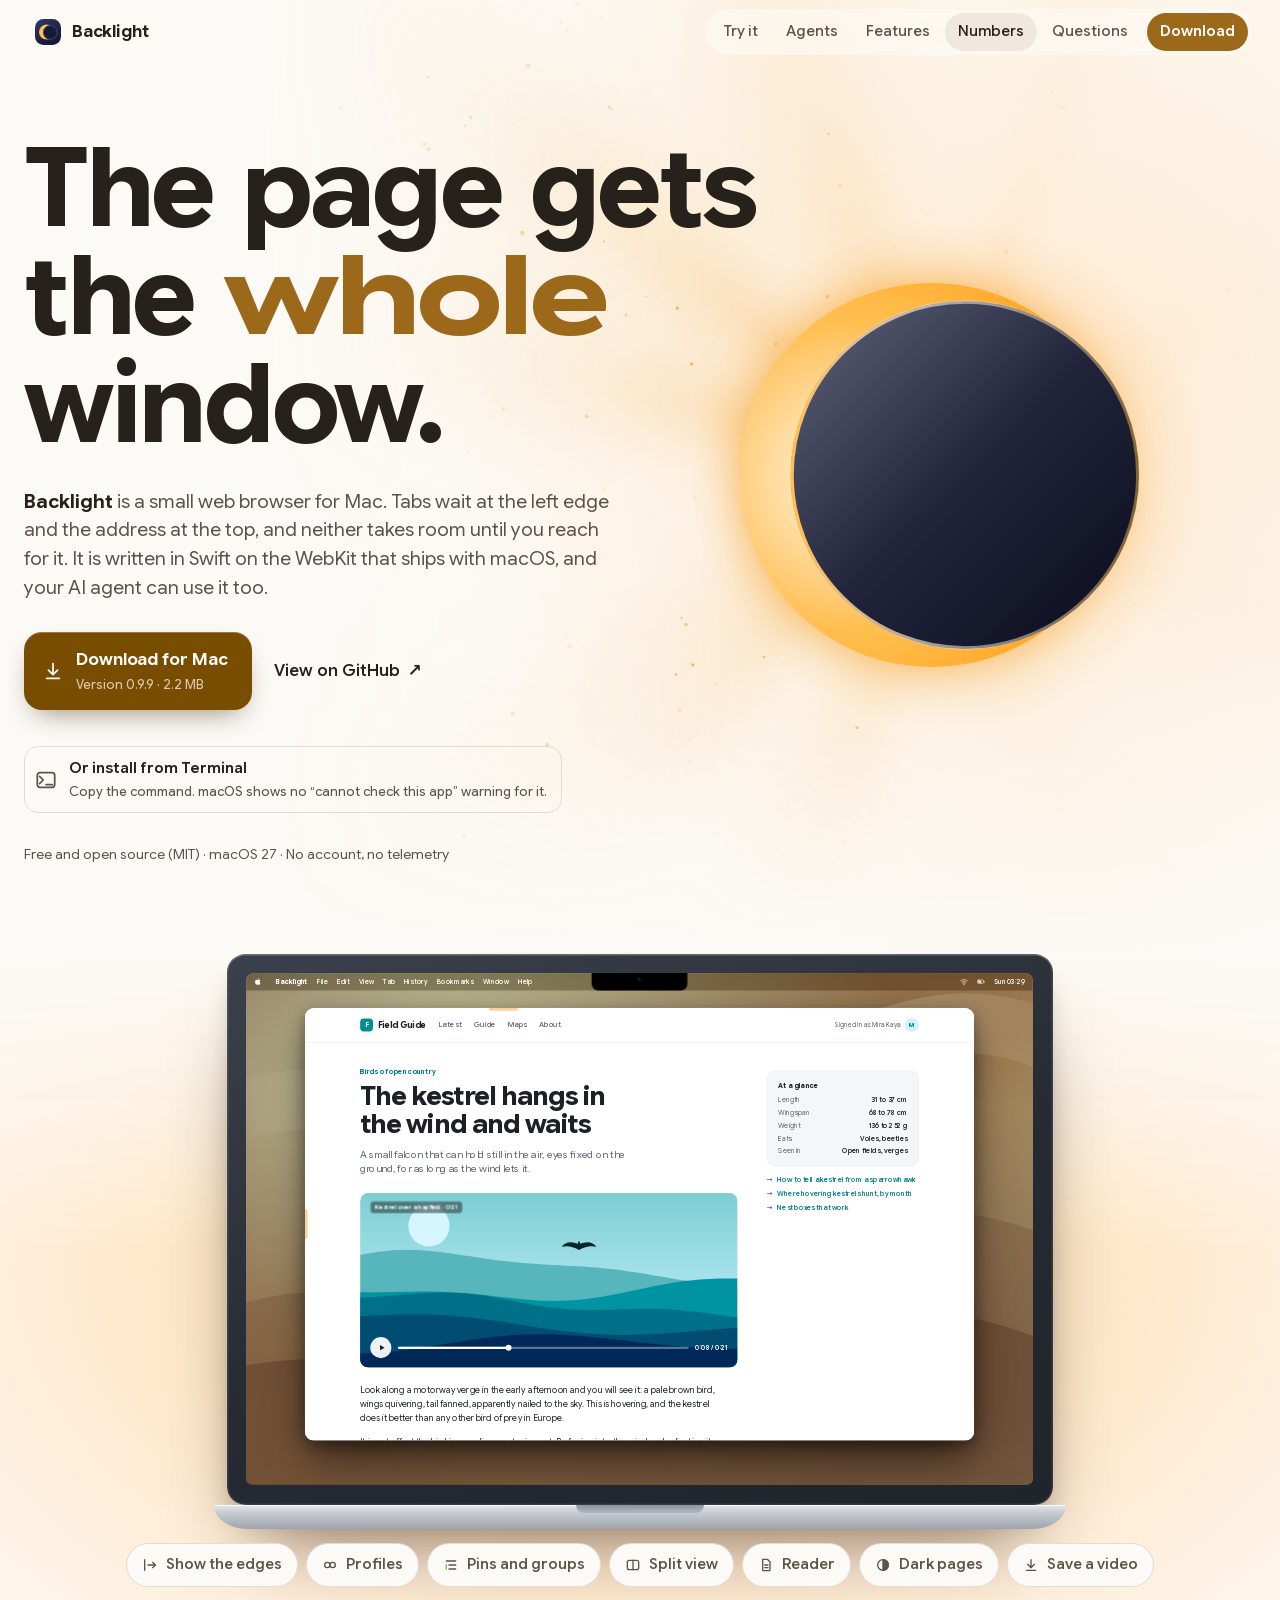
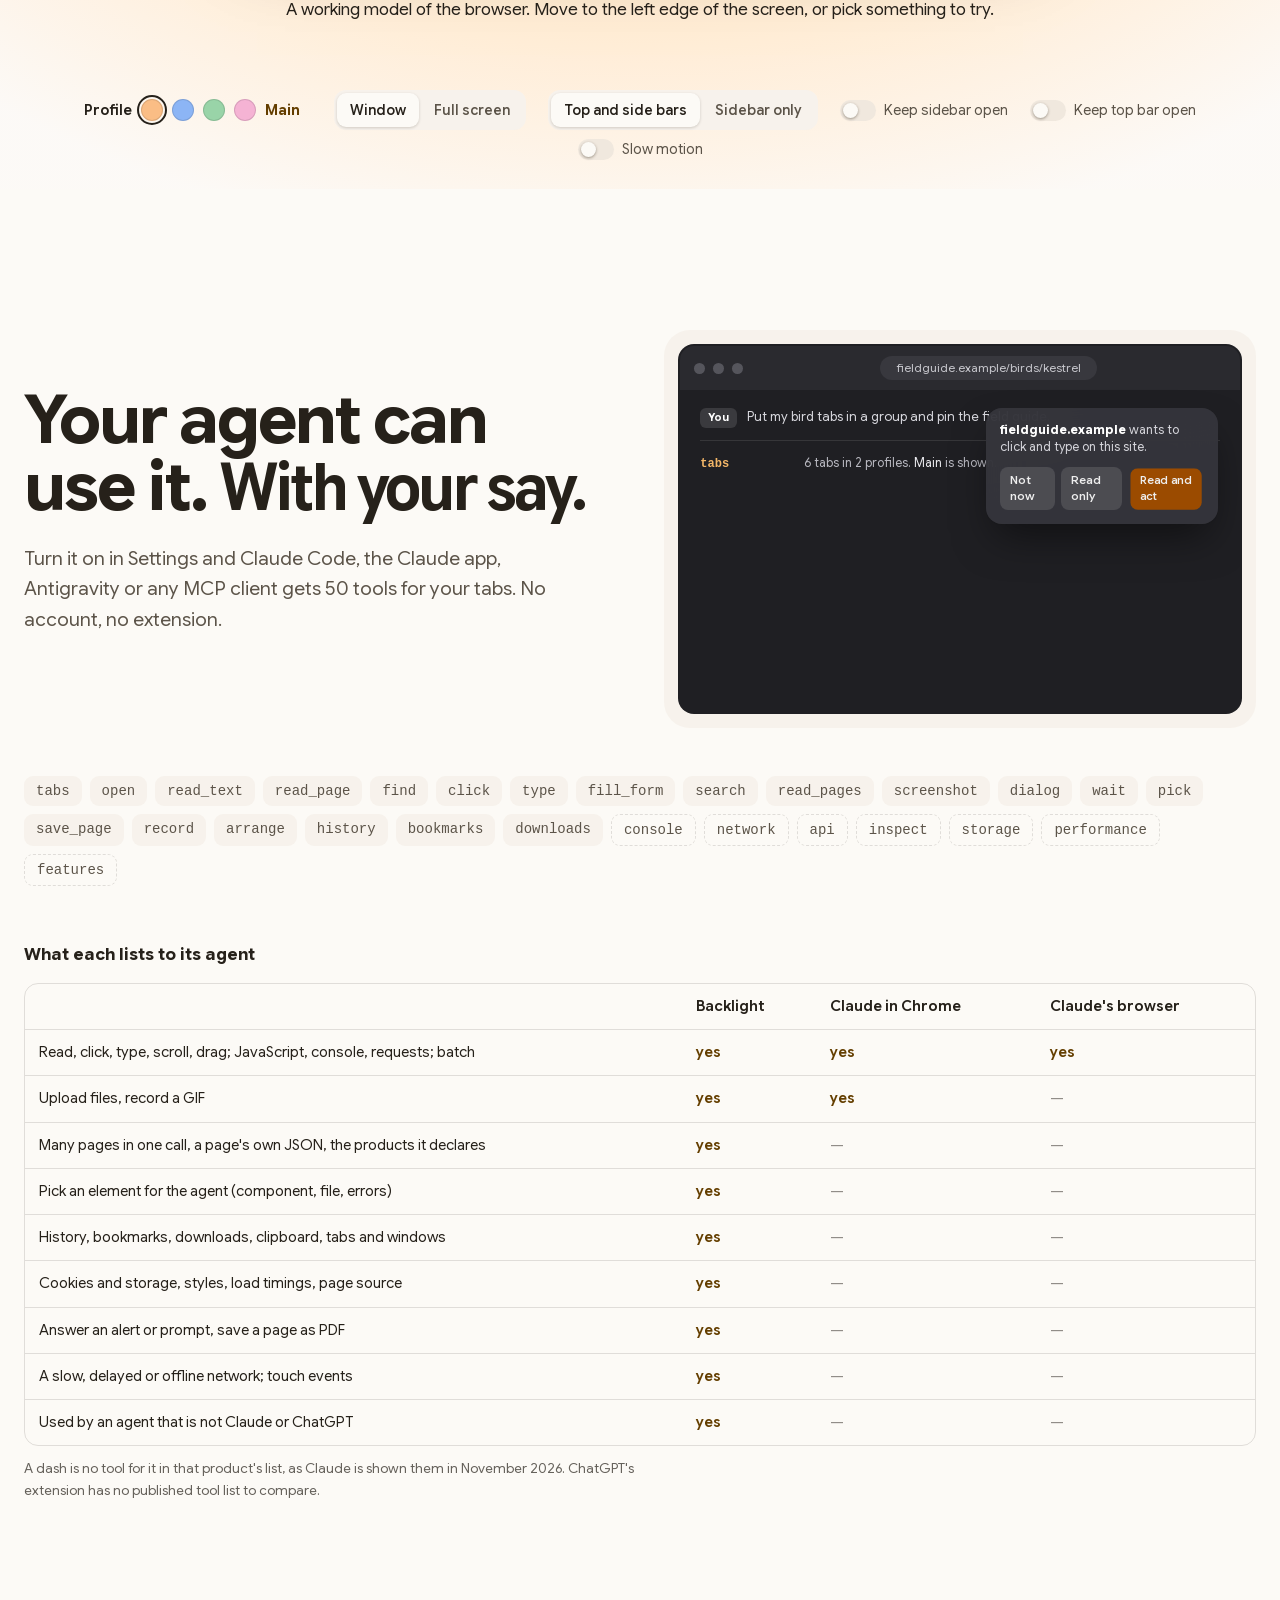
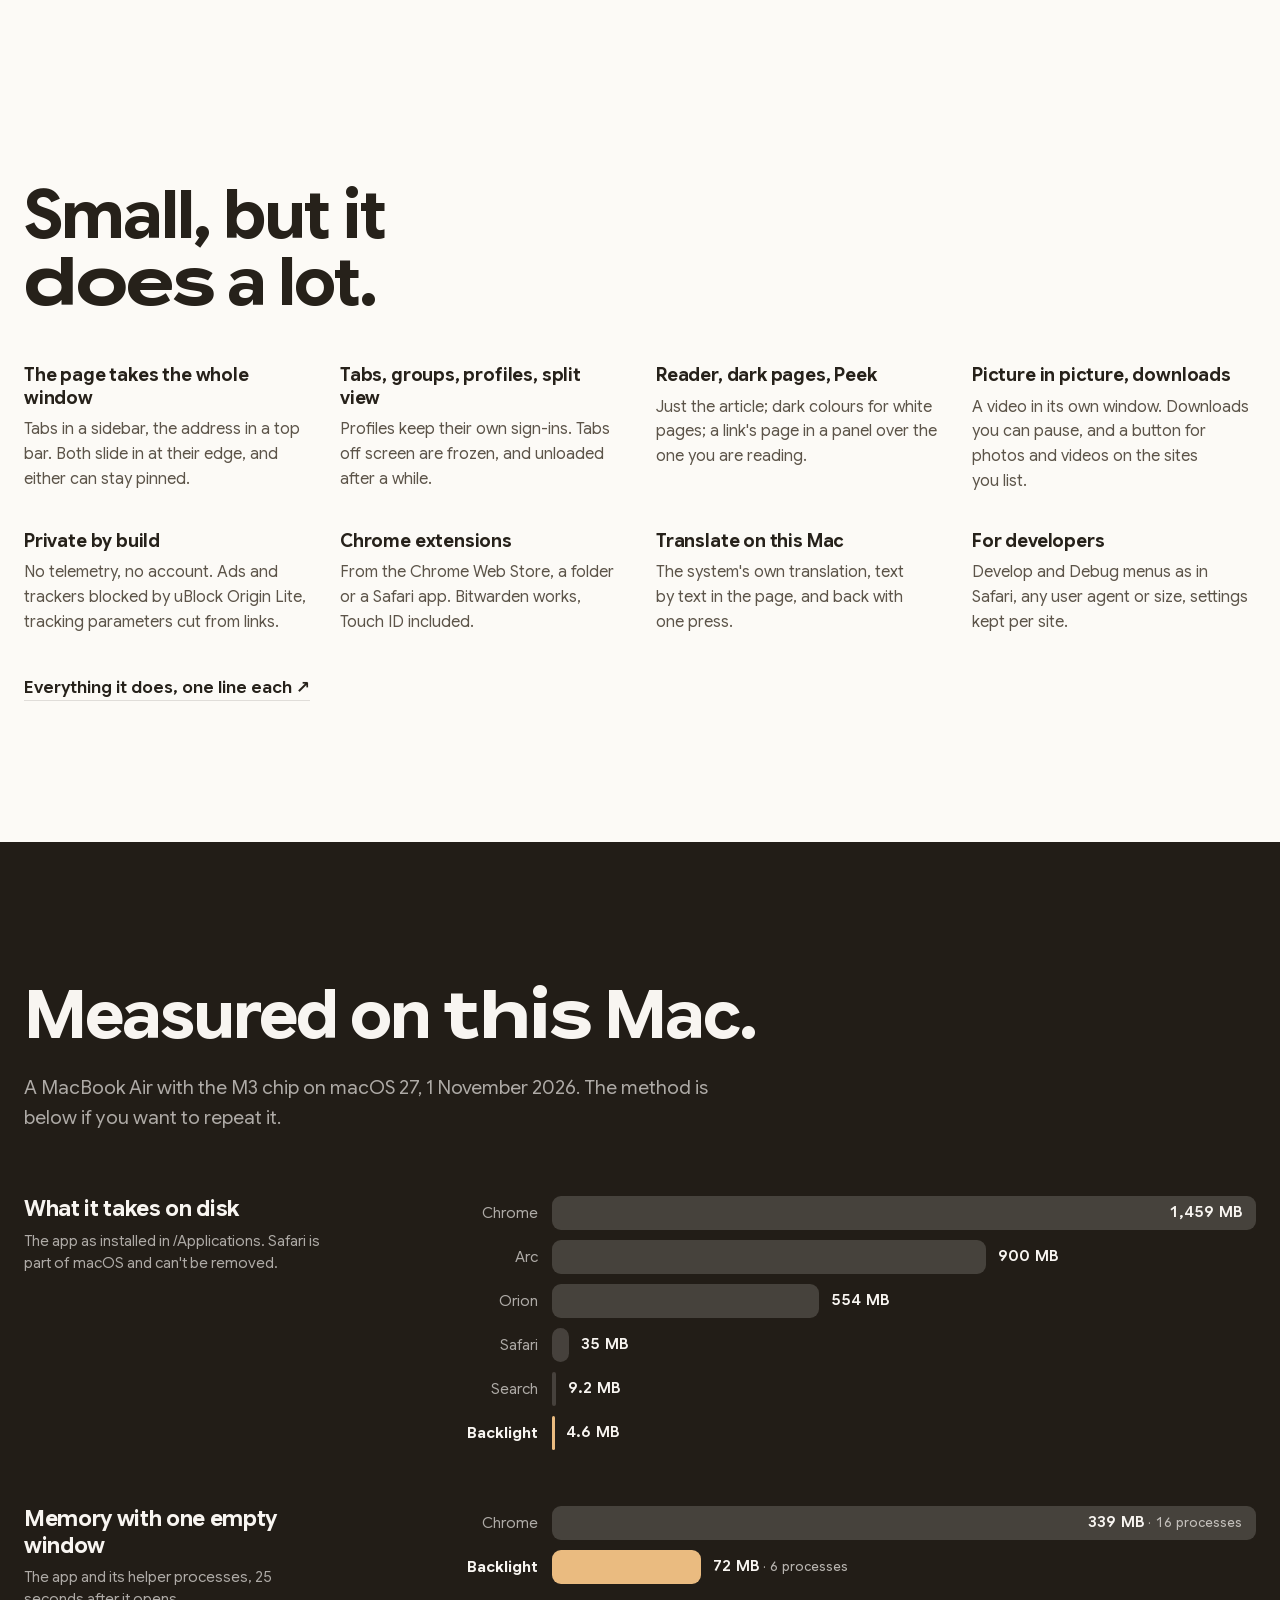
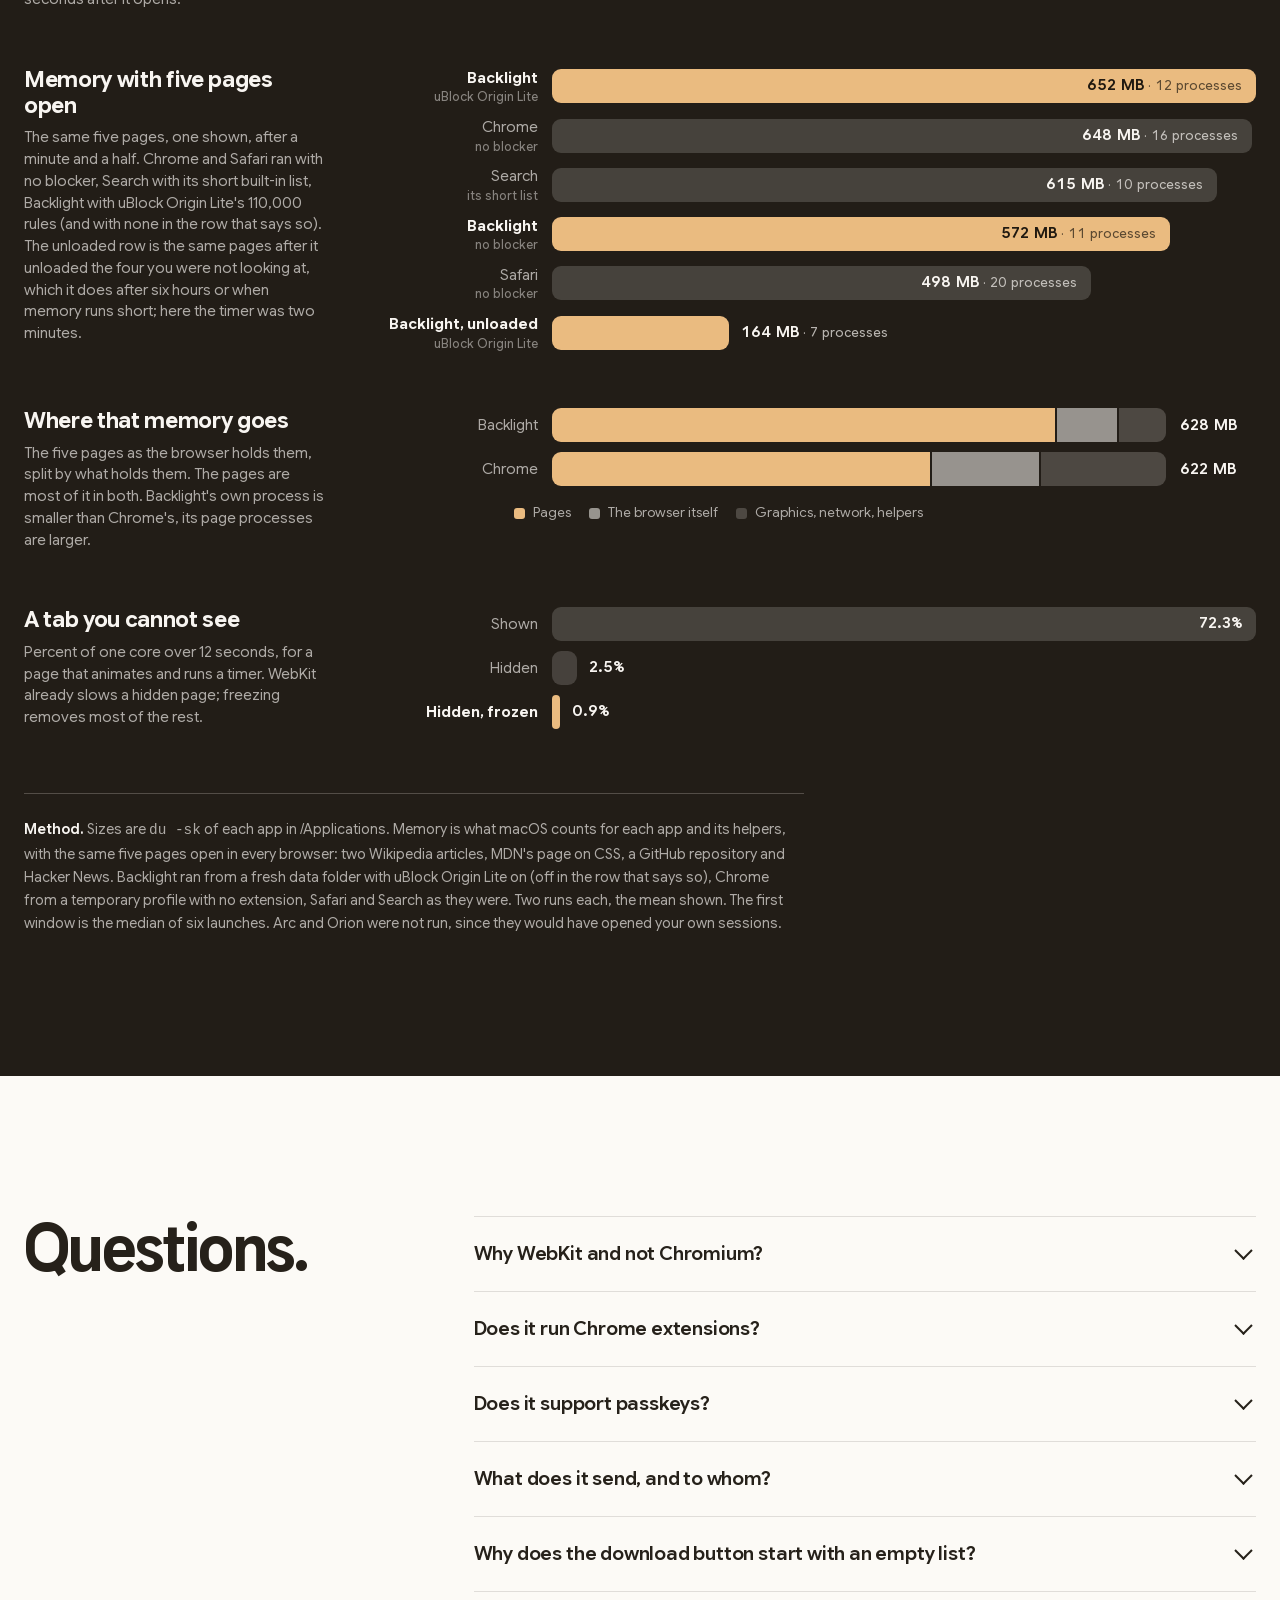
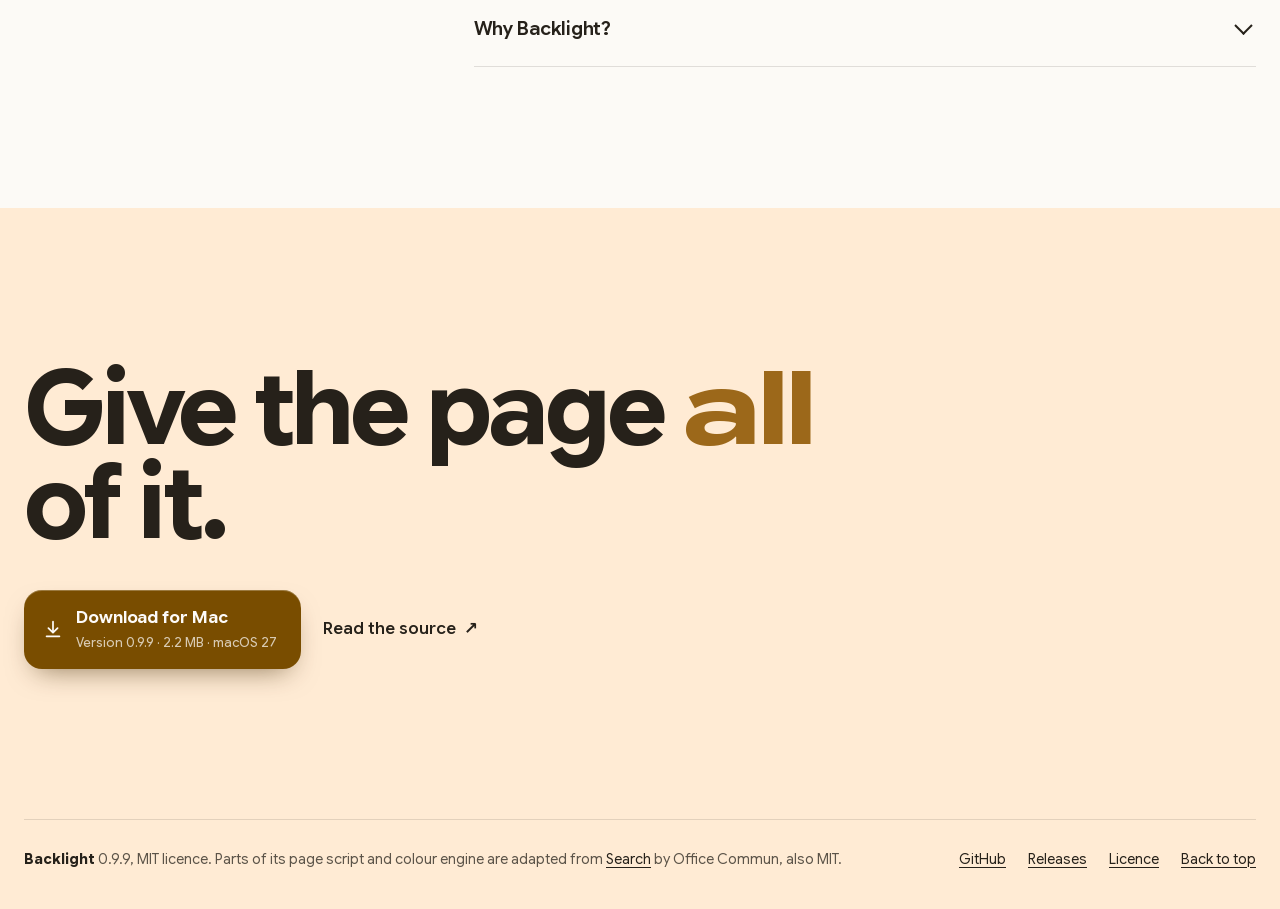
==== commit 14eb33a4: "0.9.9; full screen keeps its own desktop when another app quits, the row beside the notch stays as i" ====
--- a/docs/index.html
+++ b/docs/index.html
@@ -748,9 +748,9 @@
       <div class="hero-row">
         <p class="hero-sub"><b data-name>Backlight</b> is a small web browser for Mac. Tabs wait at the left edge and the address at the top, and neither takes room until you reach for it. It is written in Swift on the WebKit that ships with macOS, and your AI agent can use it too.</p>
         <div class="cta">
-          <a class="btn" href="https://github.com/mbahakeskin/Backlight/releases/download/v0.9.6/Backlight-0.9.6.zip">
+          <a class="btn" href="https://github.com/mbahakeskin/Backlight/releases/download/v0.9.9/Backlight-0.9.9.zip">
             <svg viewBox="0 0 24 24" fill="none" stroke="currentColor" stroke-width="1.9" stroke-linecap="round" stroke-linejoin="round" aria-hidden="true"><path d="M12 4v11"/><path d="m7 11 5 5 5-5"/><path d="M5 20h14"/></svg>
-            <span>Download for Mac<small>Version 0.9.6 · 2.1 MB</small></span>
+            <span>Download for Mac<small>Version 0.9.9 · 2.2 MB</small></span>
           </a>
           <a class="btn-quiet" href="https://github.com/mbahakeskin/Backlight">View on GitHub <span aria-hidden="true">↗</span></a>
         </div>
@@ -988,14 +988,14 @@
     <div class="wrap">
       <h2 id="ch">Give the page <span class="w">all</span> of it.</h2>
       <div class="cta">
-        <a class="btn" href="https://github.com/mbahakeskin/Backlight/releases/download/v0.9.6/Backlight-0.9.6.zip">
+        <a class="btn" href="https://github.com/mbahakeskin/Backlight/releases/download/v0.9.9/Backlight-0.9.9.zip">
           <svg viewBox="0 0 24 24" fill="none" stroke="currentColor" stroke-width="1.9" stroke-linecap="round" stroke-linejoin="round" aria-hidden="true"><path d="M12 4v11"/><path d="m7 11 5 5 5-5"/><path d="M5 20h14"/></svg>
-          <span>Download for Mac<small>Version 0.9.6 · 2.1 MB · macOS 27</small></span>
+          <span>Download for Mac<small>Version 0.9.9 · 2.2 MB · macOS 27</small></span>
         </a>
         <a class="btn-quiet" href="https://github.com/mbahakeskin/Backlight">Read the source <span aria-hidden="true">↗</span></a>
       </div>
       <footer class="foot">
-        <span><b data-name style="color:var(--ink)">Backlight</b> 0.9.6, MIT licence. Parts of its page script and colour engine are adapted from <a href="https://github.com/driceroland/Search">Search</a> by Office Commun, also MIT.</span>
+        <span><b data-name style="color:var(--ink)">Backlight</b> 0.9.9, MIT licence. Parts of its page script and colour engine are adapted from <a href="https://github.com/driceroland/Search">Search</a> by Office Commun, also MIT.</span>
         <span class="foot-links"><a href="https://github.com/mbahakeskin/Backlight">GitHub</a><a href="https://github.com/mbahakeskin/Backlight/releases">Releases</a><a href="https://github.com/mbahakeskin/Backlight/blob/main/LICENSE">Licence</a><a href="#top">Back to top</a></span>
       </footer>
     </div>
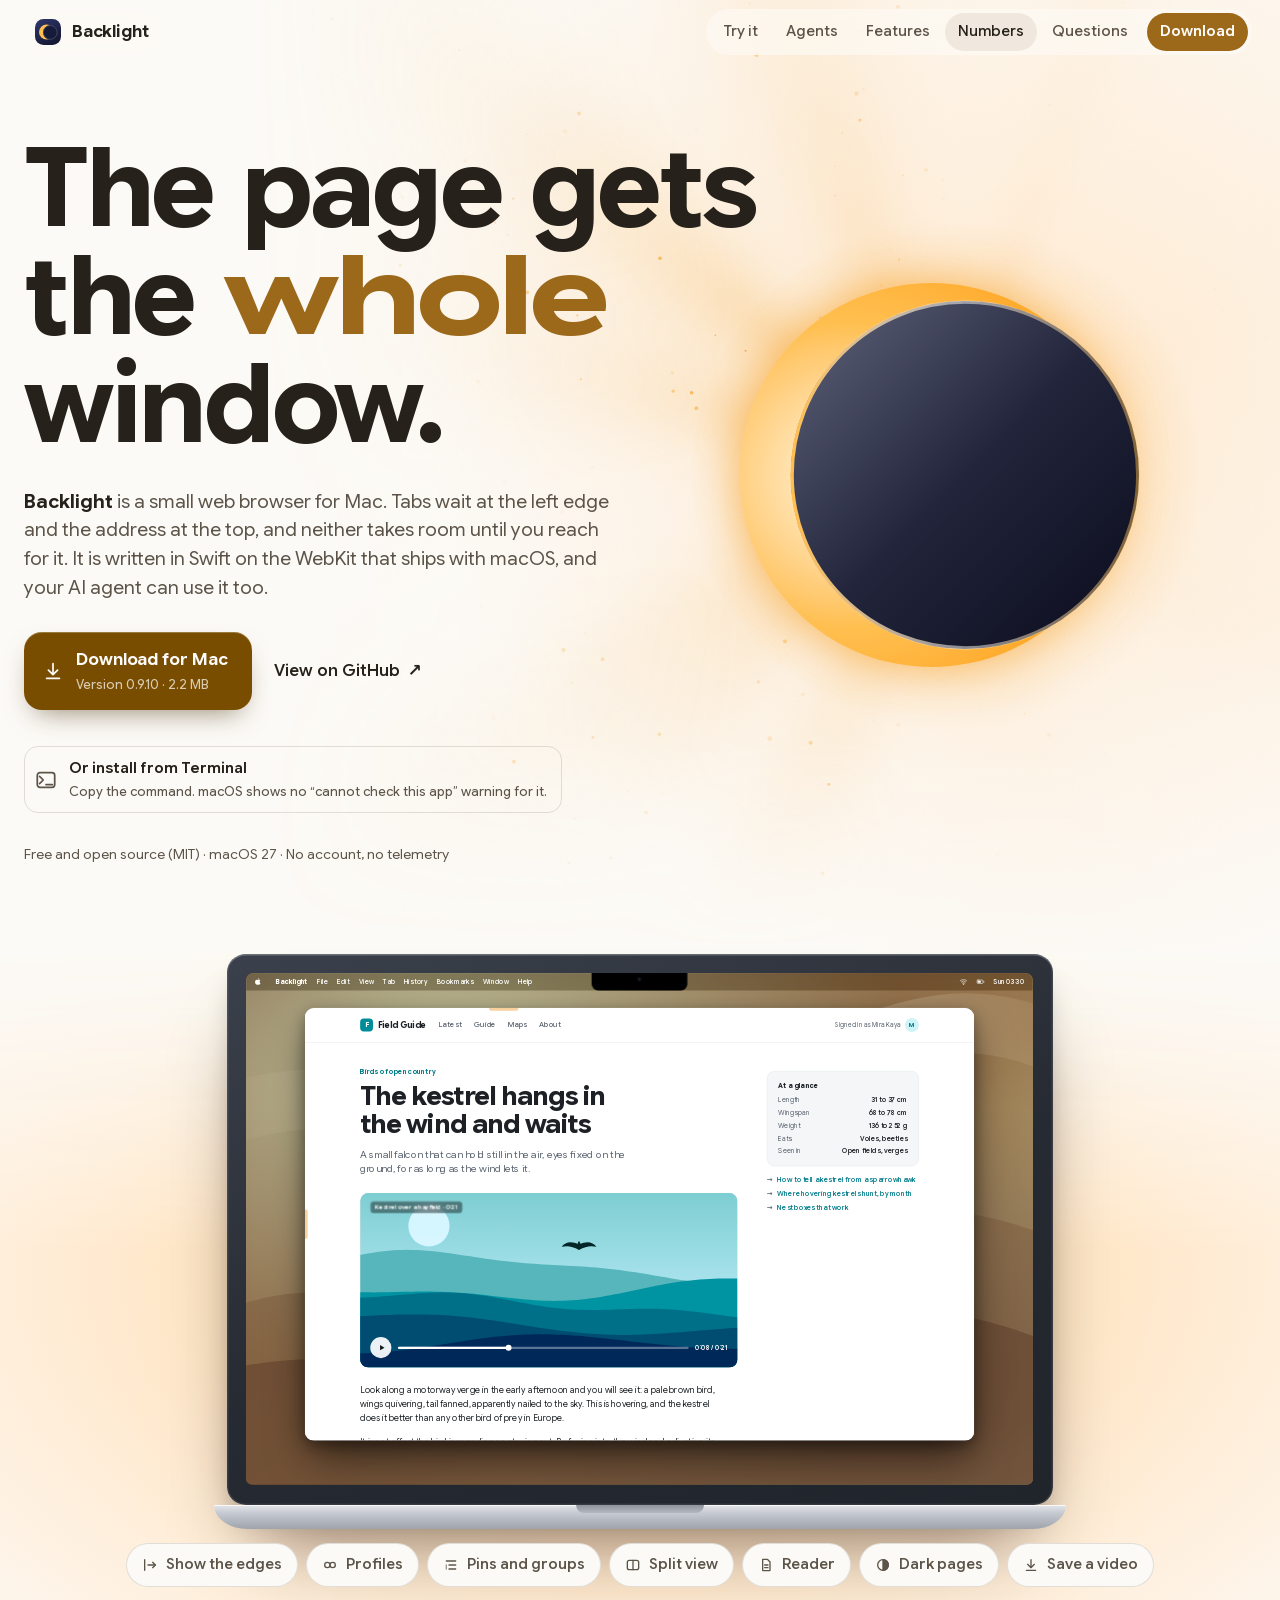
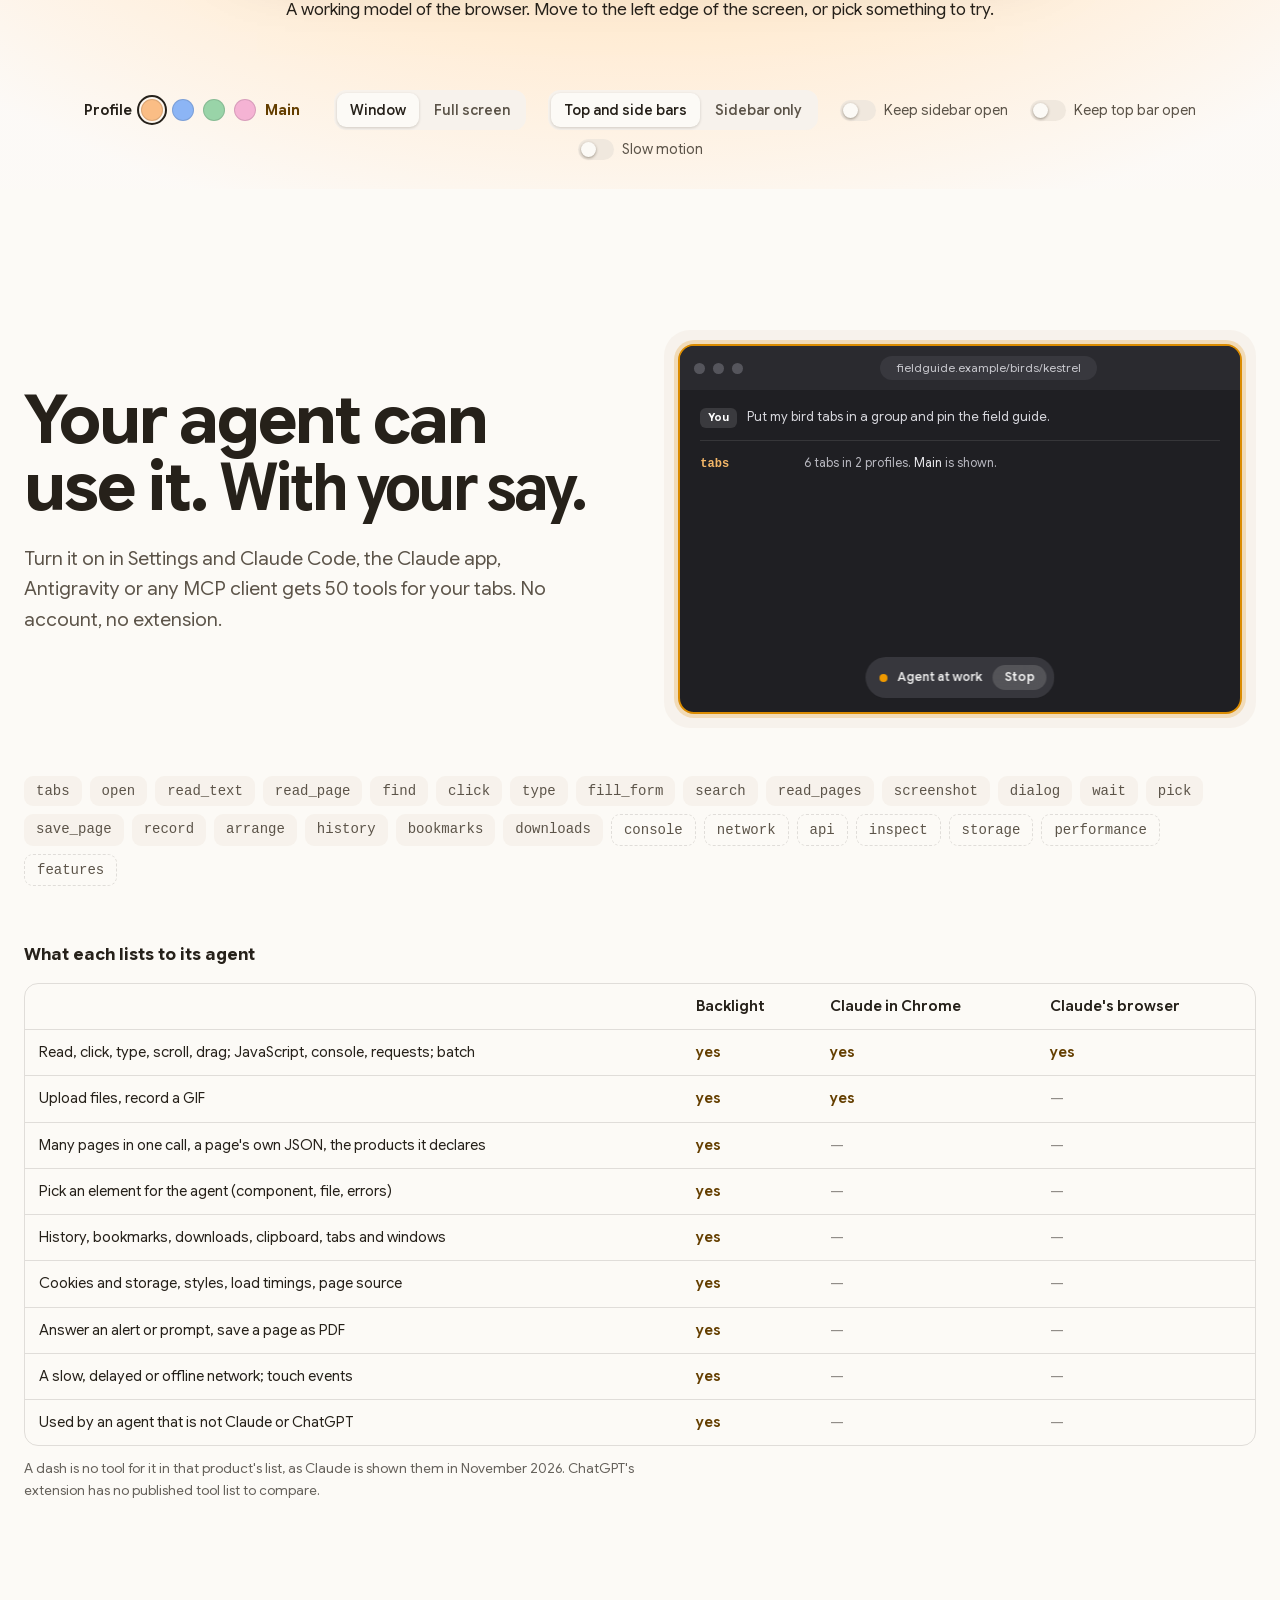
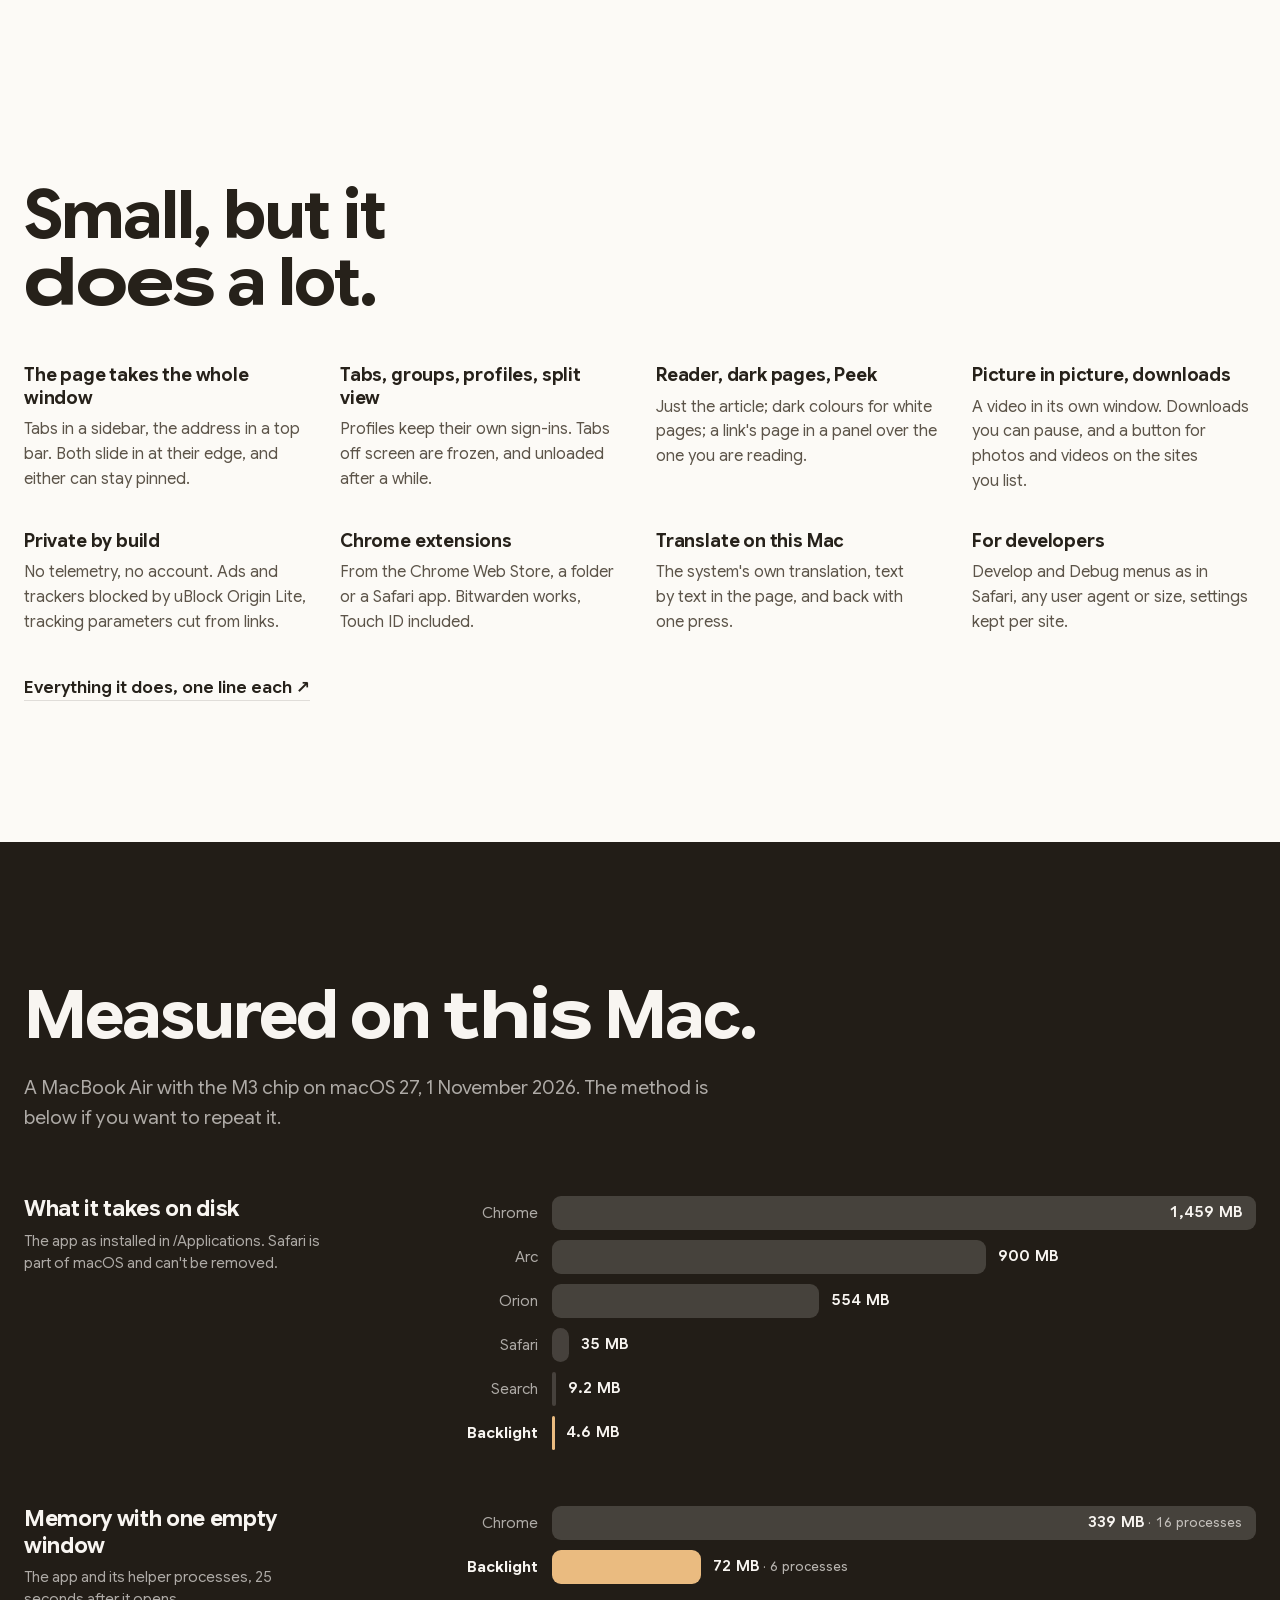
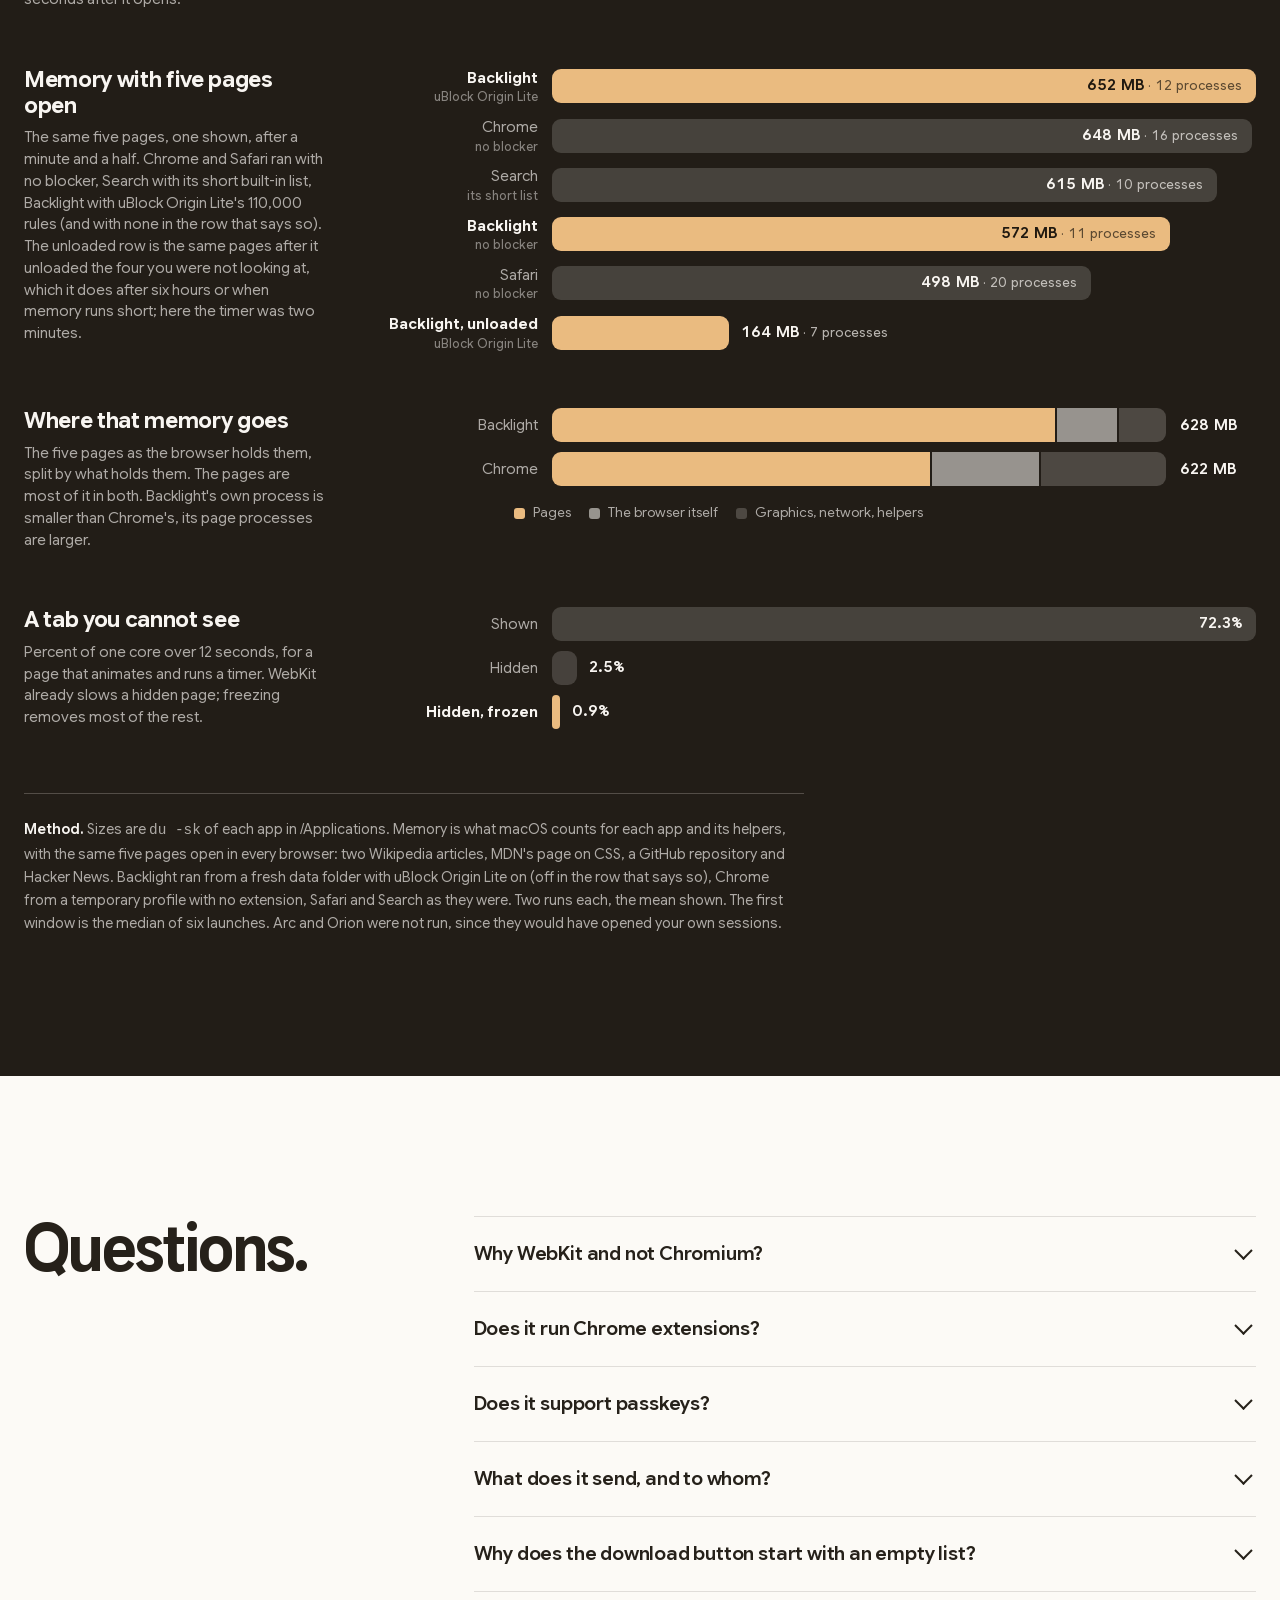
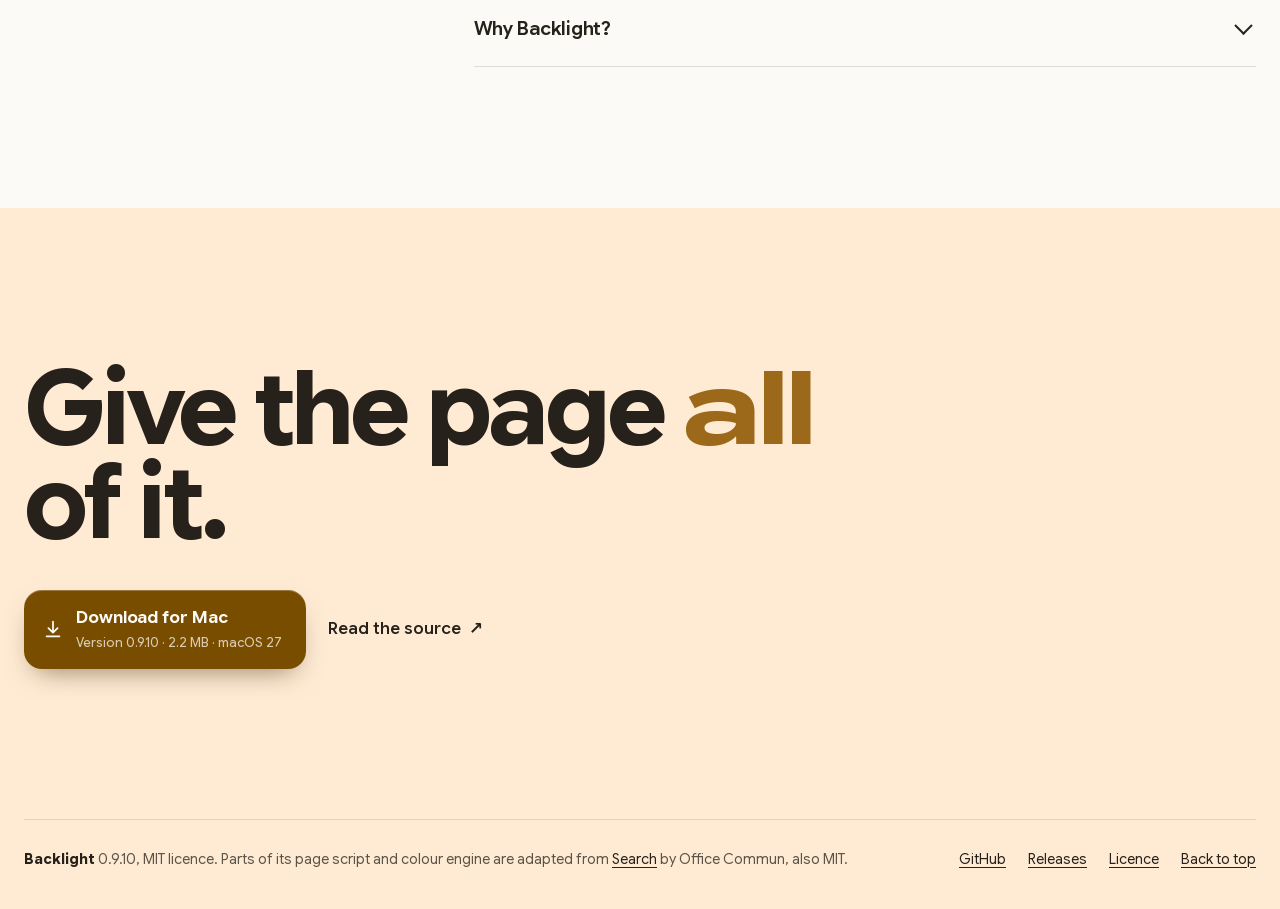
==== commit e40bb76d: "0.9.10; full screen: no black flash coming back to it, Mission Control and other desktops leave it w" ====
--- a/docs/index.html
+++ b/docs/index.html
@@ -748,9 +748,9 @@
       <div class="hero-row">
         <p class="hero-sub"><b data-name>Backlight</b> is a small web browser for Mac. Tabs wait at the left edge and the address at the top, and neither takes room until you reach for it. It is written in Swift on the WebKit that ships with macOS, and your AI agent can use it too.</p>
         <div class="cta">
-          <a class="btn" href="https://github.com/mbahakeskin/Backlight/releases/download/v0.9.9/Backlight-0.9.9.zip">
+          <a class="btn" href="https://github.com/mbahakeskin/Backlight/releases/download/v0.9.10/Backlight-0.9.10.zip">
             <svg viewBox="0 0 24 24" fill="none" stroke="currentColor" stroke-width="1.9" stroke-linecap="round" stroke-linejoin="round" aria-hidden="true"><path d="M12 4v11"/><path d="m7 11 5 5 5-5"/><path d="M5 20h14"/></svg>
-            <span>Download for Mac<small>Version 0.9.9 · 2.2 MB</small></span>
+            <span>Download for Mac<small>Version 0.9.10 · 2.2 MB</small></span>
           </a>
           <a class="btn-quiet" href="https://github.com/mbahakeskin/Backlight">View on GitHub <span aria-hidden="true">↗</span></a>
         </div>
@@ -988,14 +988,14 @@
     <div class="wrap">
       <h2 id="ch">Give the page <span class="w">all</span> of it.</h2>
       <div class="cta">
-        <a class="btn" href="https://github.com/mbahakeskin/Backlight/releases/download/v0.9.9/Backlight-0.9.9.zip">
+        <a class="btn" href="https://github.com/mbahakeskin/Backlight/releases/download/v0.9.10/Backlight-0.9.10.zip">
           <svg viewBox="0 0 24 24" fill="none" stroke="currentColor" stroke-width="1.9" stroke-linecap="round" stroke-linejoin="round" aria-hidden="true"><path d="M12 4v11"/><path d="m7 11 5 5 5-5"/><path d="M5 20h14"/></svg>
-          <span>Download for Mac<small>Version 0.9.9 · 2.2 MB · macOS 27</small></span>
+          <span>Download for Mac<small>Version 0.9.10 · 2.2 MB · macOS 27</small></span>
         </a>
         <a class="btn-quiet" href="https://github.com/mbahakeskin/Backlight">Read the source <span aria-hidden="true">↗</span></a>
       </div>
       <footer class="foot">
-        <span><b data-name style="color:var(--ink)">Backlight</b> 0.9.9, MIT licence. Parts of its page script and colour engine are adapted from <a href="https://github.com/driceroland/Search">Search</a> by Office Commun, also MIT.</span>
+        <span><b data-name style="color:var(--ink)">Backlight</b> 0.9.10, MIT licence. Parts of its page script and colour engine are adapted from <a href="https://github.com/driceroland/Search">Search</a> by Office Commun, also MIT.</span>
         <span class="foot-links"><a href="https://github.com/mbahakeskin/Backlight">GitHub</a><a href="https://github.com/mbahakeskin/Backlight/releases">Releases</a><a href="https://github.com/mbahakeskin/Backlight/blob/main/LICENSE">Licence</a><a href="#top">Back to top</a></span>
       </footer>
     </div>
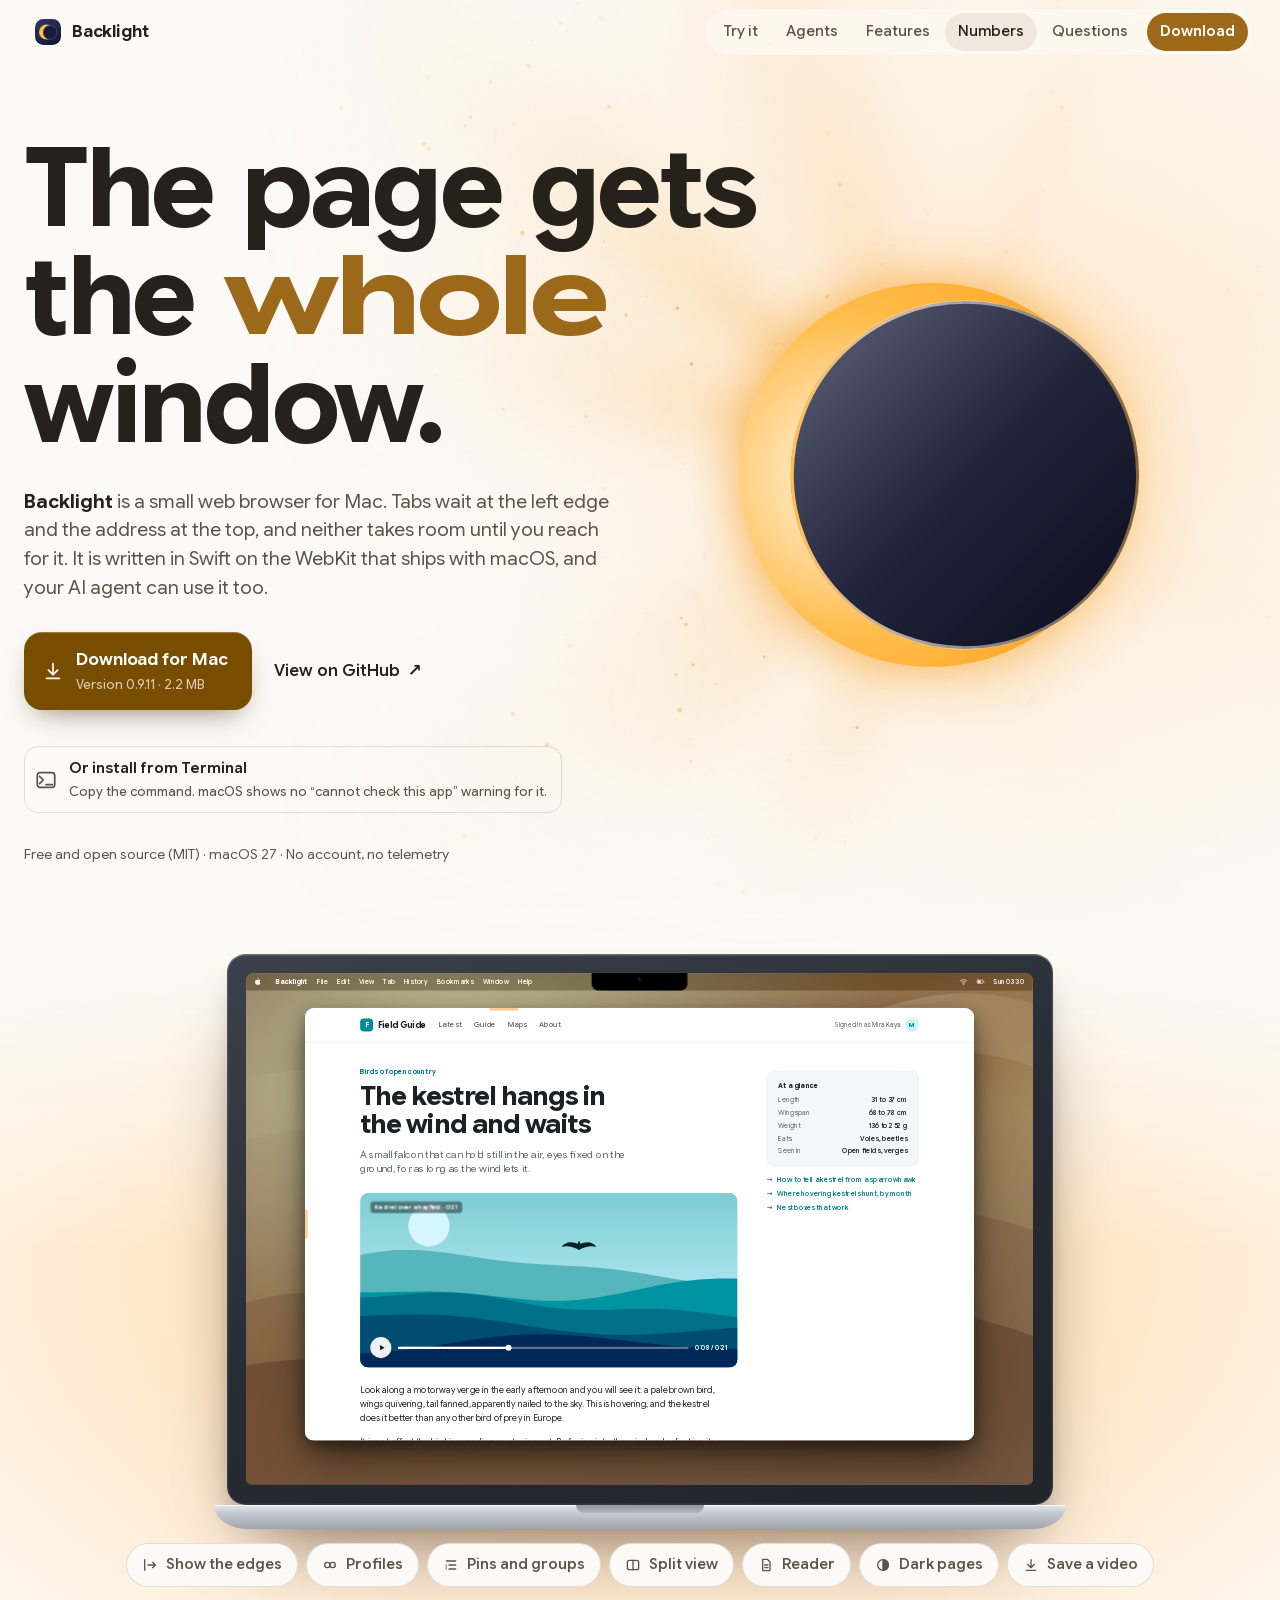
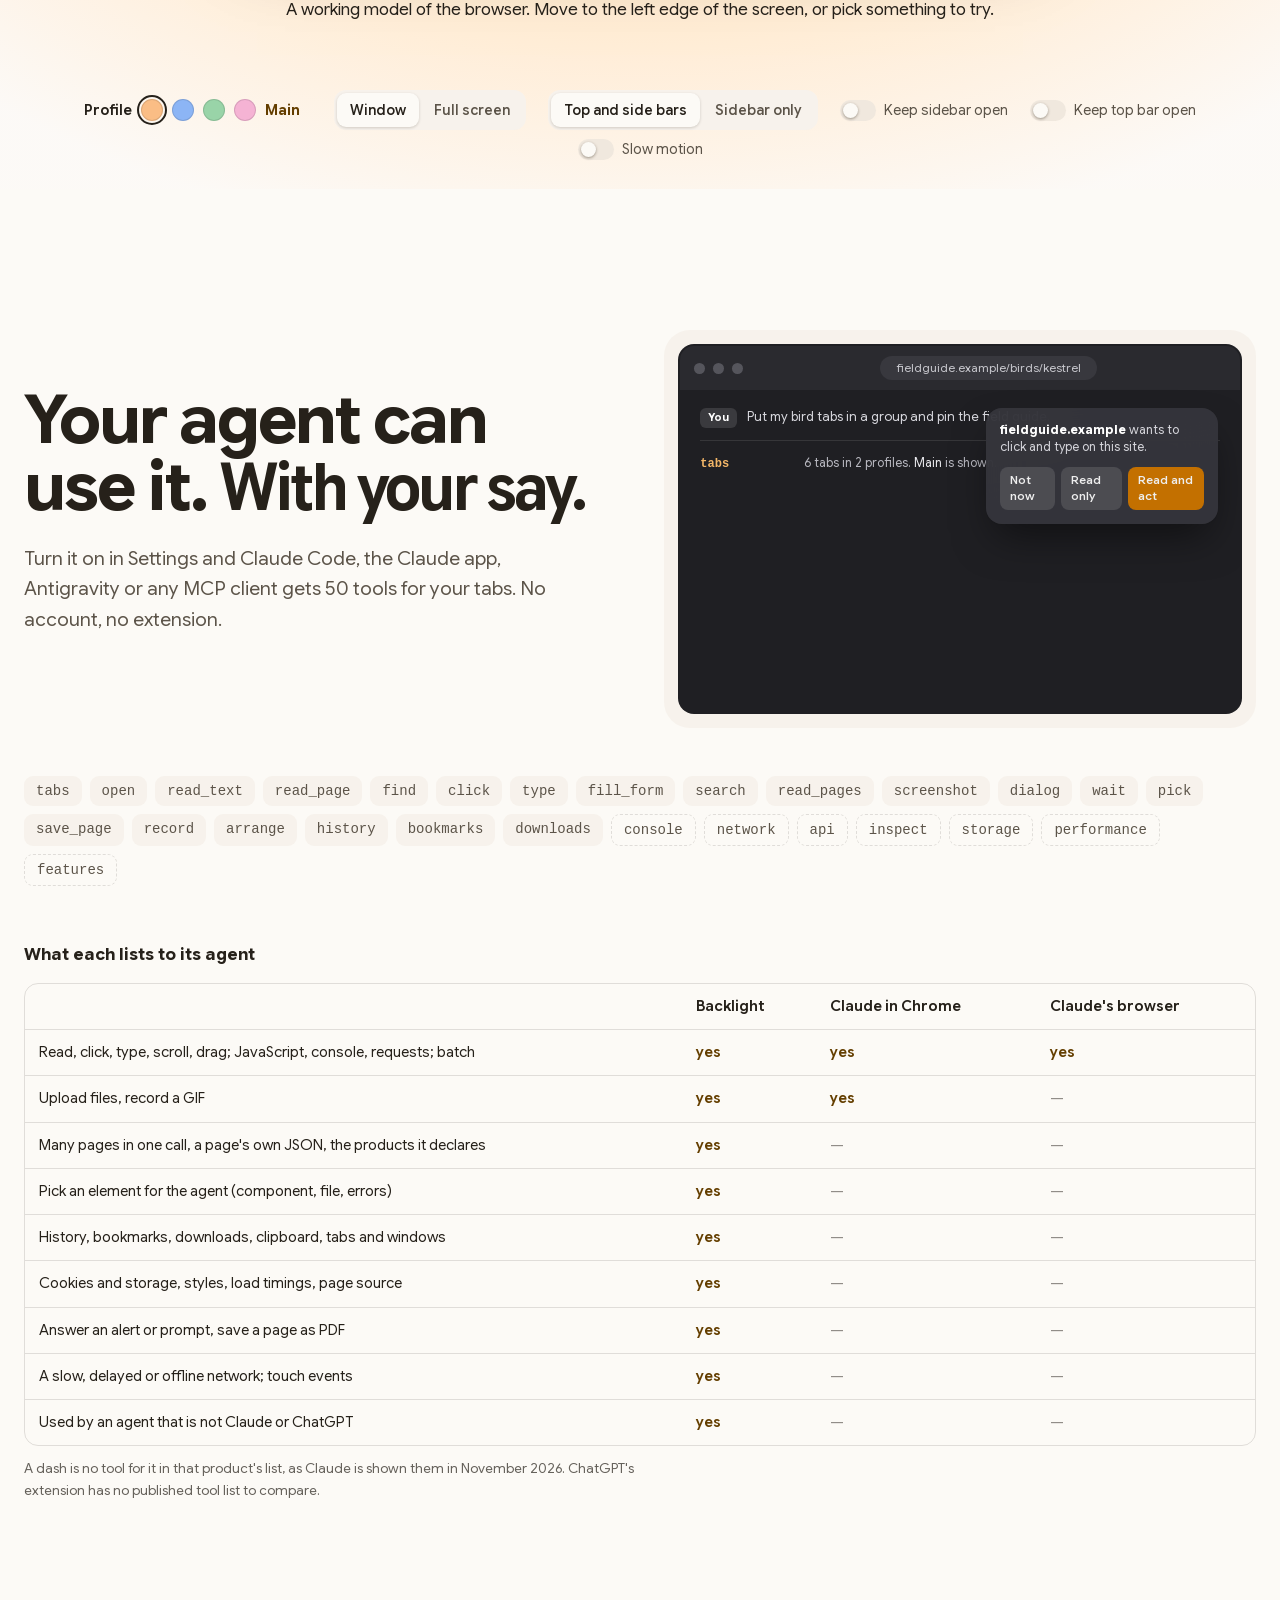
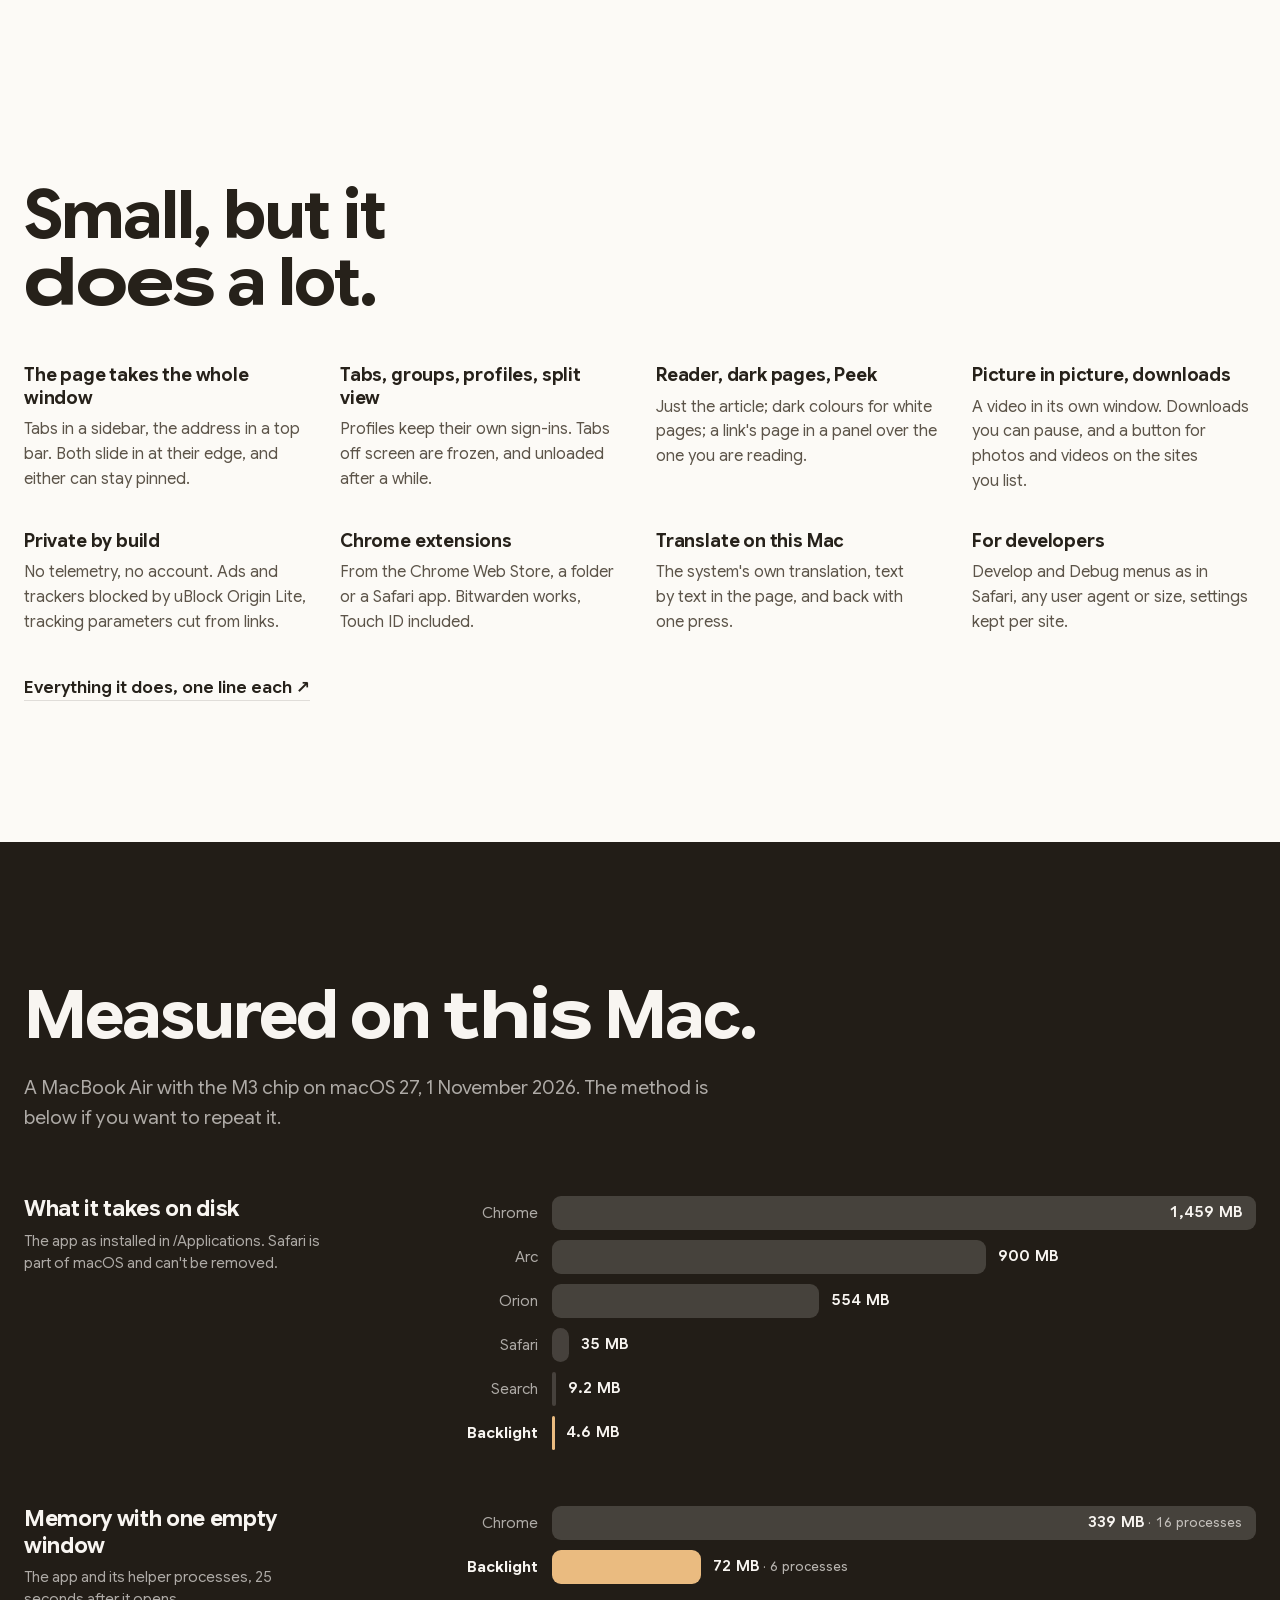
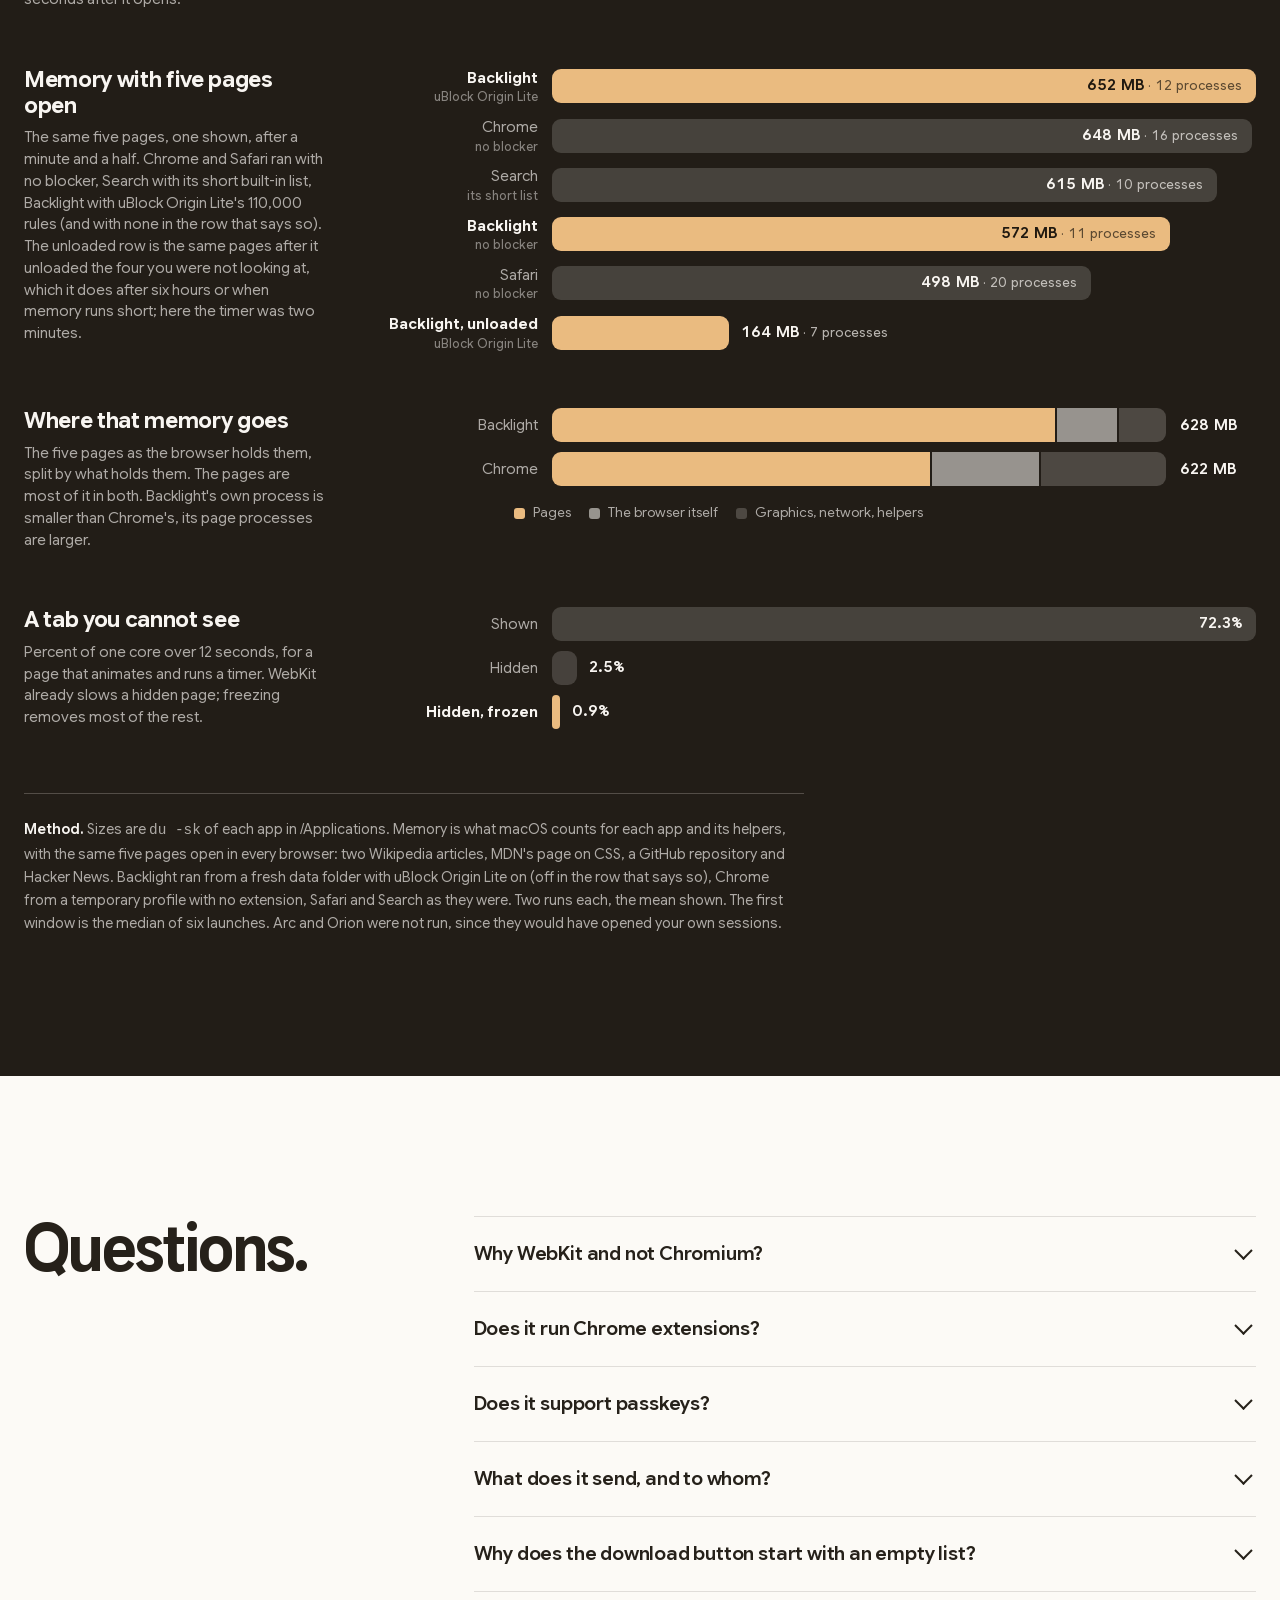
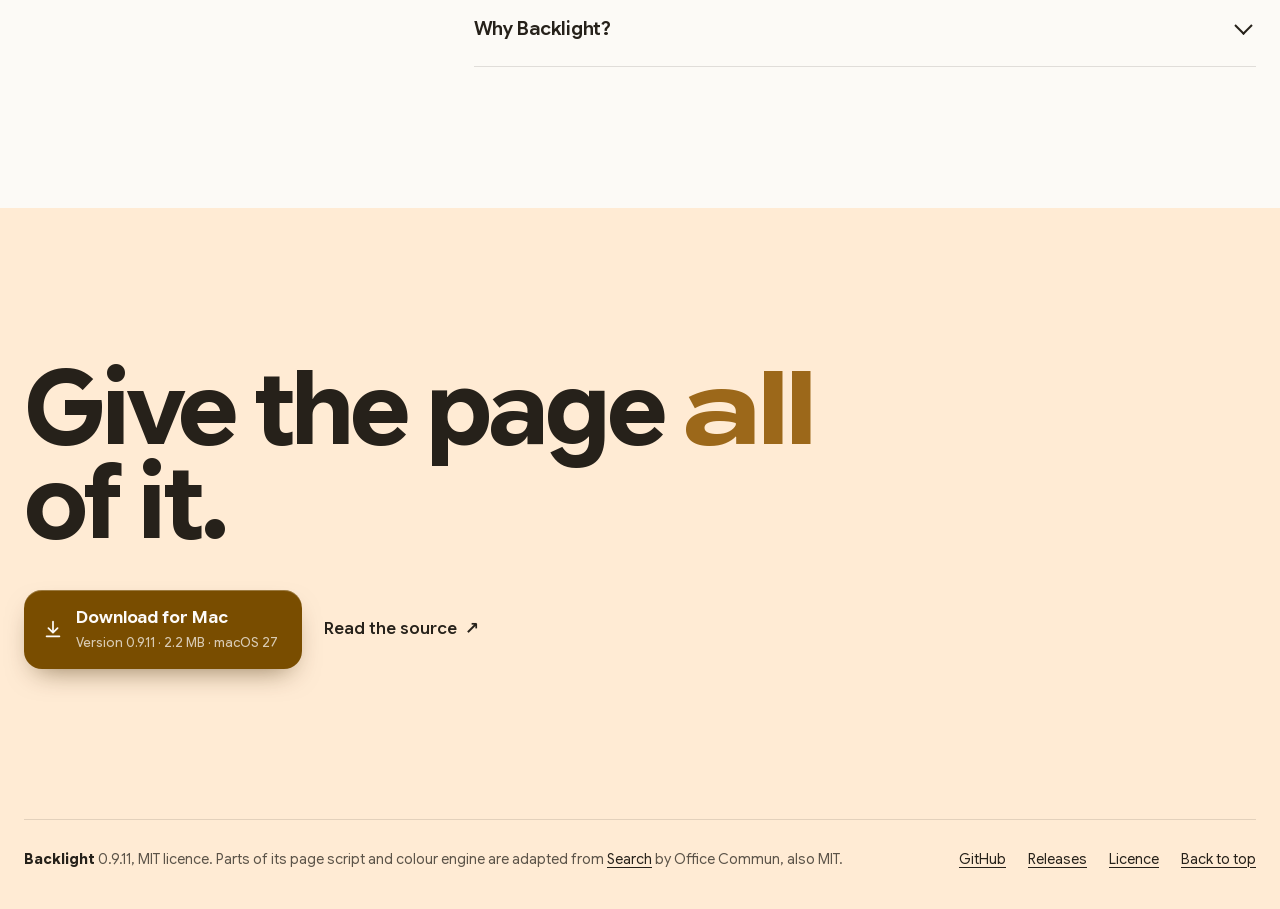
==== commit 43a9d688: "0.9.11; the agent's pointer is drawn over the page (a glide to each click, rings, drag lines, filled" ====
--- a/docs/index.html
+++ b/docs/index.html
@@ -748,9 +748,9 @@
       <div class="hero-row">
         <p class="hero-sub"><b data-name>Backlight</b> is a small web browser for Mac. Tabs wait at the left edge and the address at the top, and neither takes room until you reach for it. It is written in Swift on the WebKit that ships with macOS, and your AI agent can use it too.</p>
         <div class="cta">
-          <a class="btn" href="https://github.com/mbahakeskin/Backlight/releases/download/v0.9.10/Backlight-0.9.10.zip">
+          <a class="btn" href="https://github.com/mbahakeskin/Backlight/releases/download/v0.9.11/Backlight-0.9.11.zip">
             <svg viewBox="0 0 24 24" fill="none" stroke="currentColor" stroke-width="1.9" stroke-linecap="round" stroke-linejoin="round" aria-hidden="true"><path d="M12 4v11"/><path d="m7 11 5 5 5-5"/><path d="M5 20h14"/></svg>
-            <span>Download for Mac<small>Version 0.9.10 · 2.2 MB</small></span>
+            <span>Download for Mac<small>Version 0.9.11 · 2.2 MB</small></span>
           </a>
           <a class="btn-quiet" href="https://github.com/mbahakeskin/Backlight">View on GitHub <span aria-hidden="true">↗</span></a>
         </div>
@@ -988,14 +988,14 @@
     <div class="wrap">
       <h2 id="ch">Give the page <span class="w">all</span> of it.</h2>
       <div class="cta">
-        <a class="btn" href="https://github.com/mbahakeskin/Backlight/releases/download/v0.9.10/Backlight-0.9.10.zip">
+        <a class="btn" href="https://github.com/mbahakeskin/Backlight/releases/download/v0.9.11/Backlight-0.9.11.zip">
           <svg viewBox="0 0 24 24" fill="none" stroke="currentColor" stroke-width="1.9" stroke-linecap="round" stroke-linejoin="round" aria-hidden="true"><path d="M12 4v11"/><path d="m7 11 5 5 5-5"/><path d="M5 20h14"/></svg>
-          <span>Download for Mac<small>Version 0.9.10 · 2.2 MB · macOS 27</small></span>
+          <span>Download for Mac<small>Version 0.9.11 · 2.2 MB · macOS 27</small></span>
         </a>
         <a class="btn-quiet" href="https://github.com/mbahakeskin/Backlight">Read the source <span aria-hidden="true">↗</span></a>
       </div>
       <footer class="foot">
-        <span><b data-name style="color:var(--ink)">Backlight</b> 0.9.10, MIT licence. Parts of its page script and colour engine are adapted from <a href="https://github.com/driceroland/Search">Search</a> by Office Commun, also MIT.</span>
+        <span><b data-name style="color:var(--ink)">Backlight</b> 0.9.11, MIT licence. Parts of its page script and colour engine are adapted from <a href="https://github.com/driceroland/Search">Search</a> by Office Commun, also MIT.</span>
         <span class="foot-links"><a href="https://github.com/mbahakeskin/Backlight">GitHub</a><a href="https://github.com/mbahakeskin/Backlight/releases">Releases</a><a href="https://github.com/mbahakeskin/Backlight/blob/main/LICENSE">Licence</a><a href="#top">Back to top</a></span>
       </footer>
     </div>
